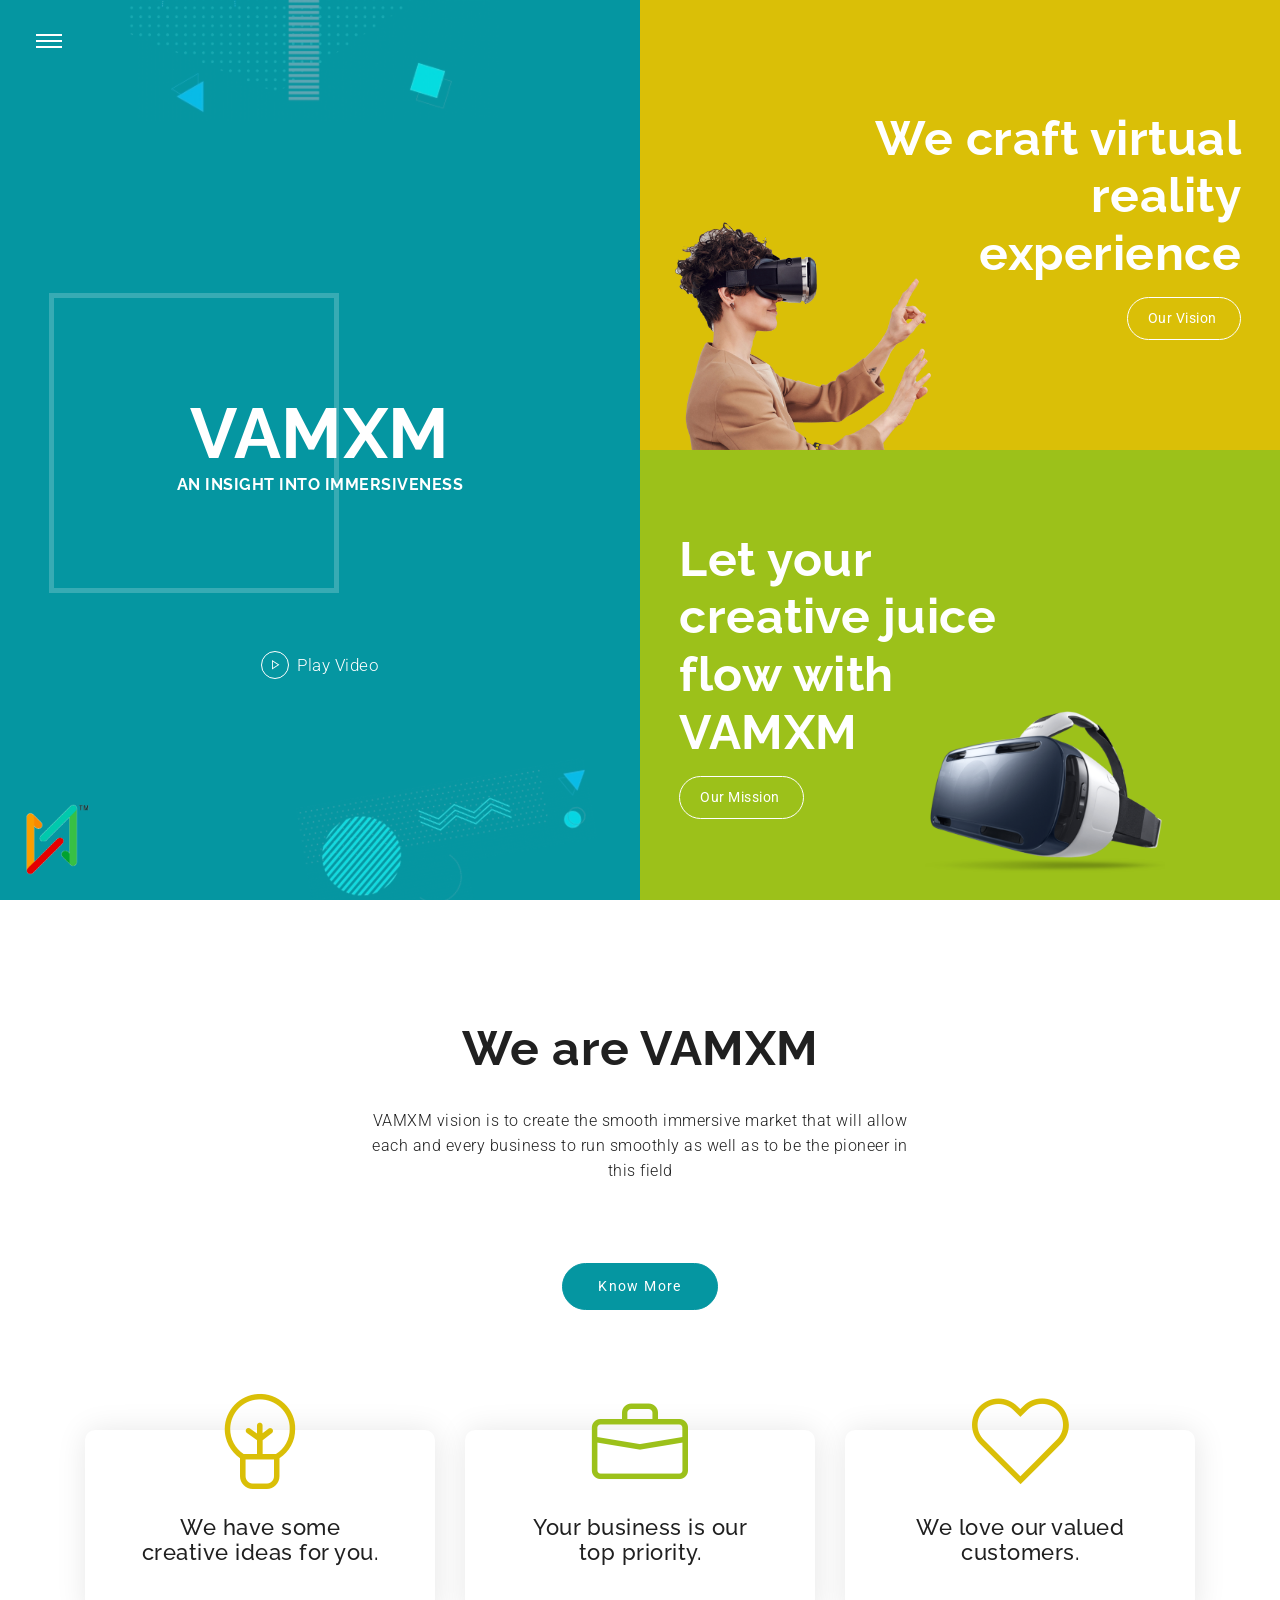
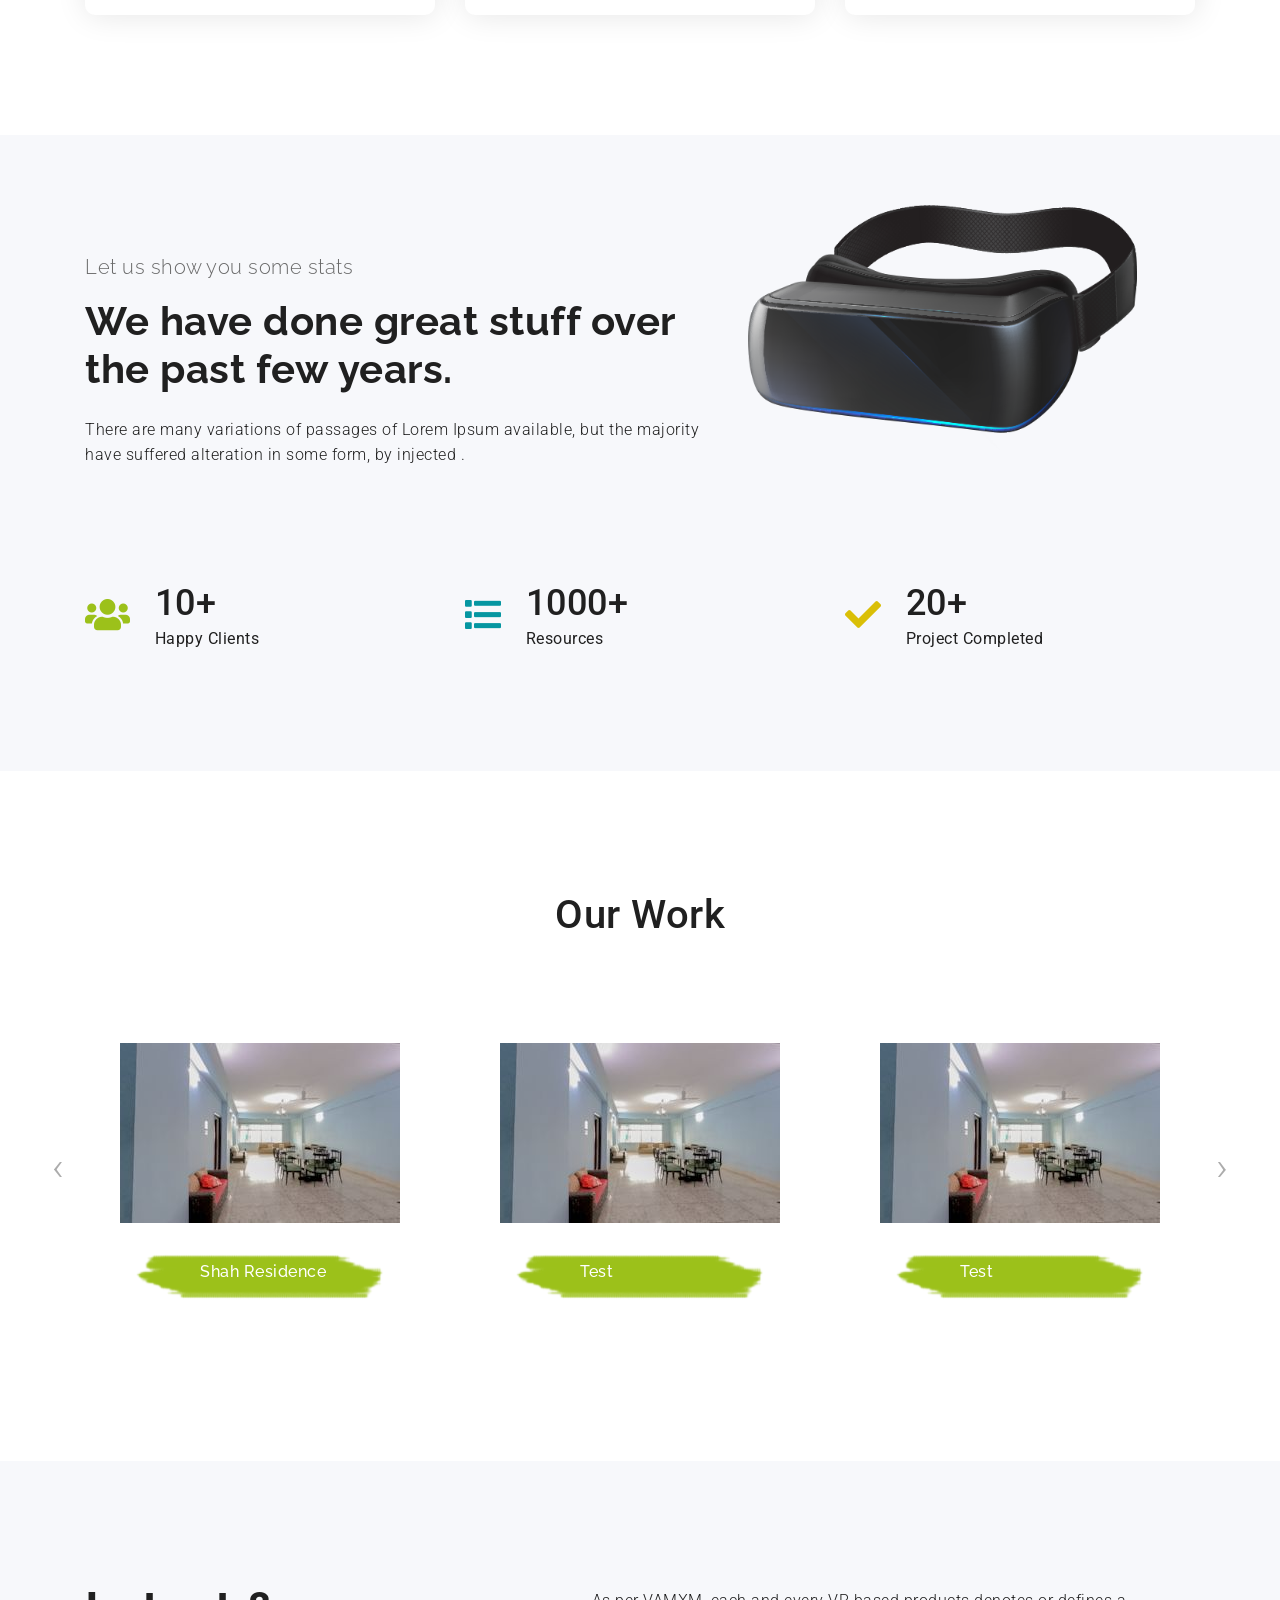
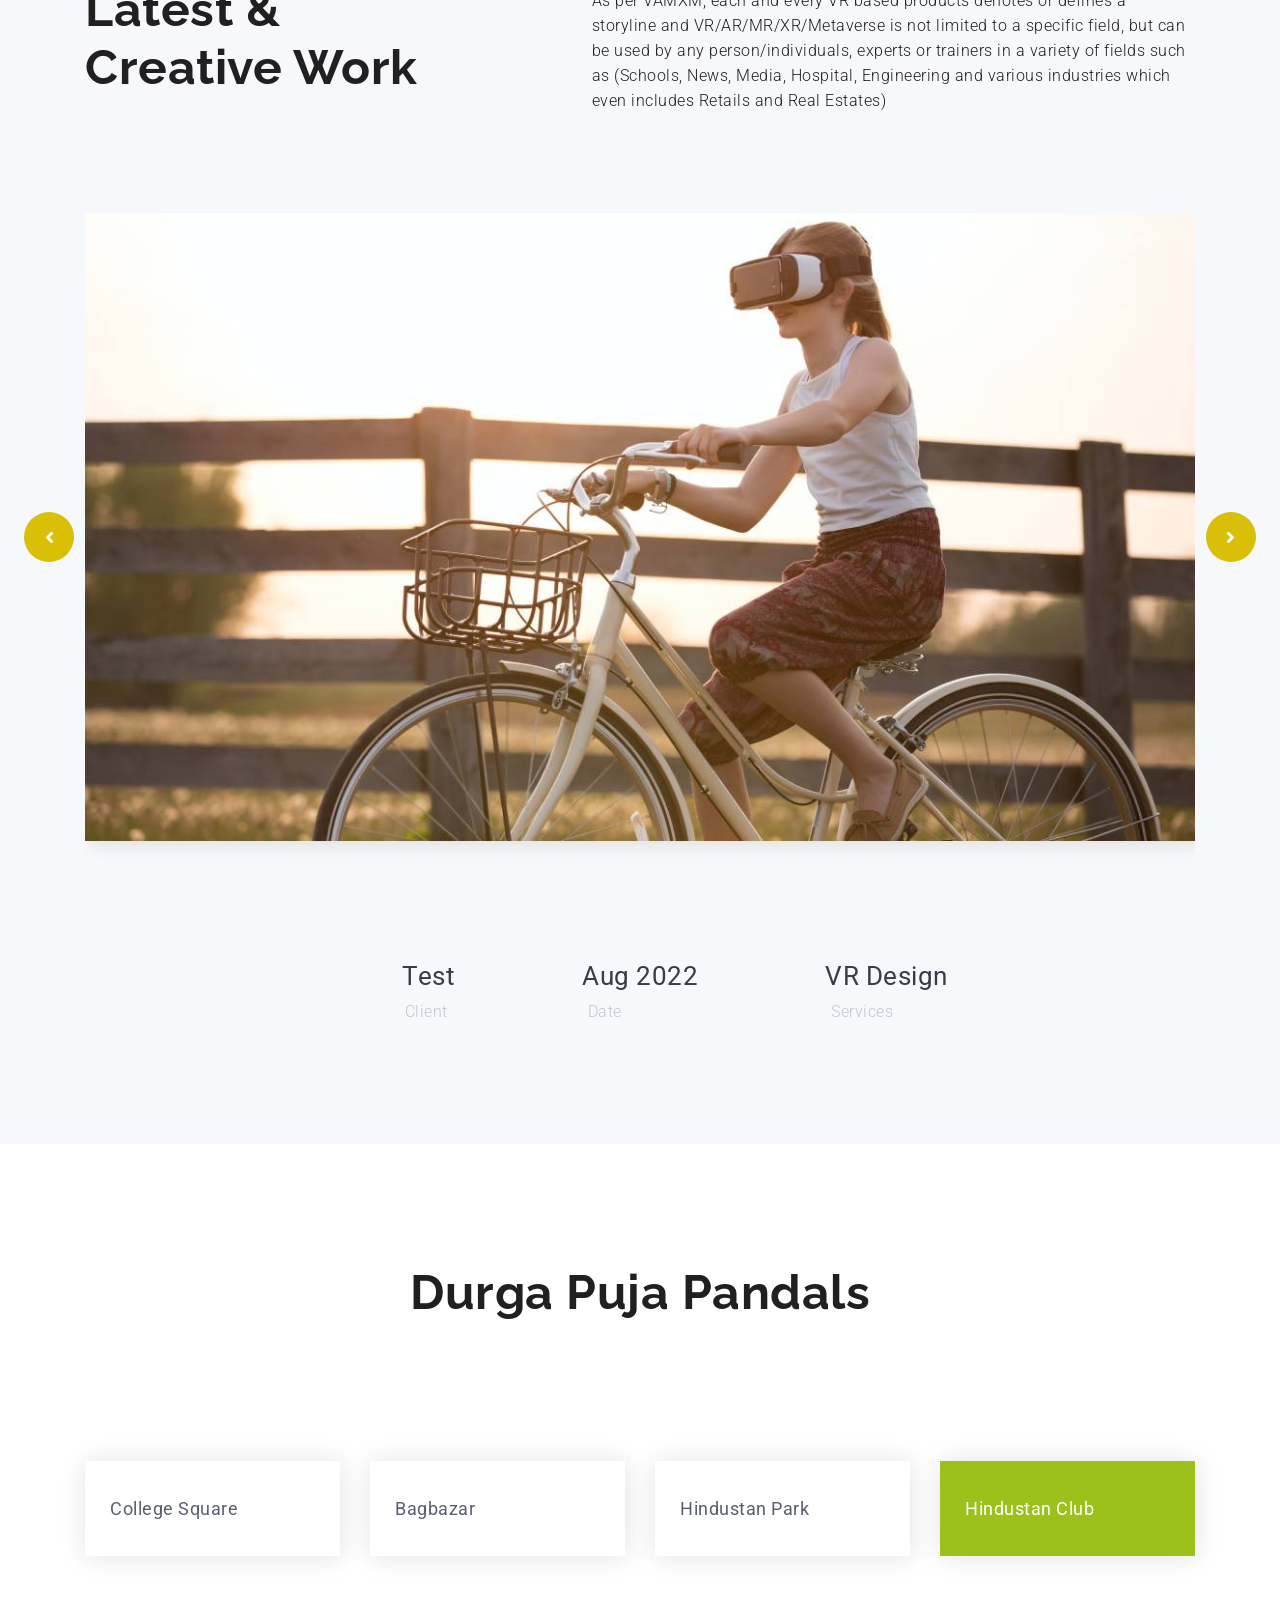
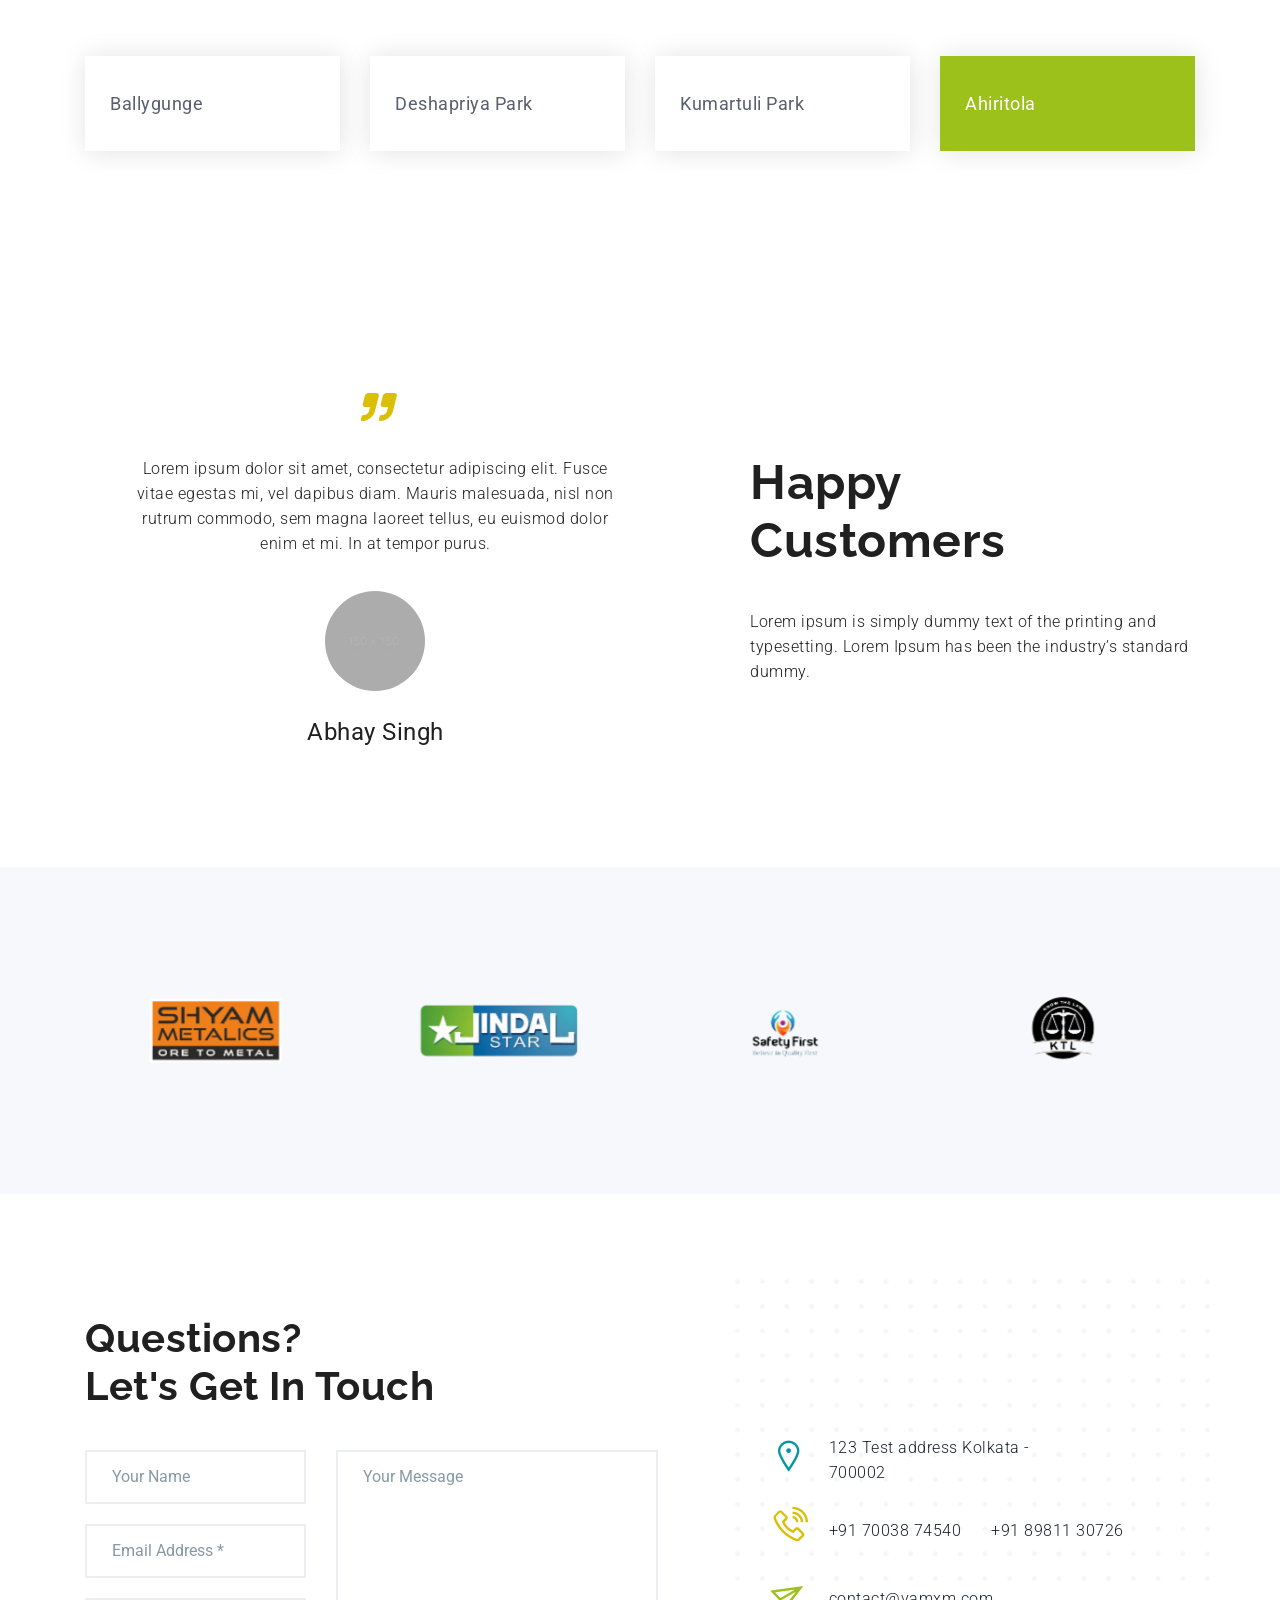
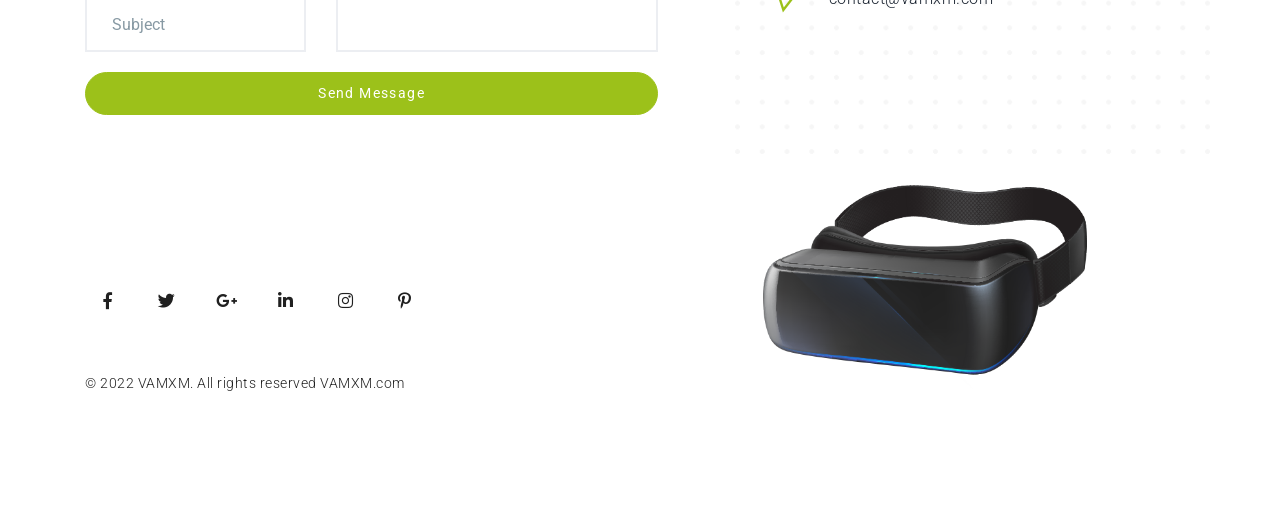
==== index.html @ 0017e1bd "rename index" ====
<!DOCTYPE html>
<html lang="en">
<head>
    <!-- Meta Tags -->
    <meta charset="utf-8">
    <meta content="width=device-width, initial-scale=1, shrink-to-fit=no" name="viewport">
    <!-- Author -->
    <meta name="author" content="VR Industry">
    <!-- description -->
    <meta name="description" content="Design Agency is a highly creative, modern, visually stunning and Bootstrap responsive multipurpose studio and portfolio HTML5 template with 8 ready home page demos.">
    <!-- keywords -->
    <meta name="keywords" content="Design Agency, modern, clean, bootstrap responsive, html5, css3, portfolio, blog, studio, templates, multipurpose, one page, corporate, start-up, studio, branding, designer, freelancer, carousel, parallax, photography, studio, masonry, grid, faq">
    <!-- Page Title -->
    <title>VAMXM</title>
    <!-- Favicon -->
    <link href="" rel="icon">
    <!-- Bundle -->
    <link href="vendor/css/bundle.min.css" rel="stylesheet">
    <!-- Plugin Css -->
    <link href="assets/css/line-awesome.min.css" rel="stylesheet">
    <link href="vendor/css/revolution-settings.min.css" rel="stylesheet">
    <link href="vendor/css/jquery.fancybox.min.css" rel="stylesheet">
    <link href="vendor/css/owl.carousel.min.css" rel="stylesheet">
    <link href="vendor/css/cubeportfolio.min.css" rel="stylesheet">
    <link href="vendor/css/LineIcons.min.css" rel="stylesheet">
    <link href="assets/css/slick.css" rel="stylesheet">
    <link href="assets/css/slick-theme.css" rel="stylesheet">
    <link href="vendor/css/wow.css" rel="stylesheet">
    <!-- Style Sheet -->
    <link href="assets/css/blog.css" rel="stylesheet">
    <link href="assets/css/style.css" rel="stylesheet">
</head>

<body data-spy="scroll" data-target=".navbar" data-offset="90">

<!-- Preloader -->
<div class="preloader">
    <div class="dot-container">
        <div class="dot dot-1"></div>
        <div class="dot dot-2"></div>
        <div class="dot dot-3"></div>
    </div>

    <svg xmlns="http://www.w3.org/2000/svg" version="1.1">
        <defs>
            <filter id="goo">
                <feGaussianBlur in="SourceGraphic" stdDeviation="10" result="blur" />
                <feColorMatrix in="blur" mode="matrix" values="1 0 0 0 0  0 1 0 0 0  0 0 1 0 0  0 0 0 21 -7"/>
            </filter>
        </defs>
    </svg>
</div>
<!-- Preloader End -->

<!--Header Start-->
<header id="home" class="cursor-light">

    <div class="inner-header nav-icon no-shadow">
        <!--toggle btn-->

        <a href="javascript:void(0)" class="sidemenu_btn link" id="sidemenu_toggle">
            <span></span>
            <span></span>
            <span></span>
        </a>

        <a class="navbar-brand link" href="index-assets.html">
            <img src="assets/img/vamxmlogo.png" class="logo" alt="logo">
        </a>
    </div>
    <!--Side Nav-->
    <div class="side-menu hidden side-menu-opacity">
        <div class="bg-overlay"></div>
        <div class="inner-wrapper">
            <span class="btn-close" id="btn_sideNavClose"><i></i><i></i></span>
            <div class="container">
                <div class="row w-100 side-menu-inner-content">
                <div class="col-12 d-flex justify-content-center align-items-center">
                    <a href="index.html" class="navbar-brand"><img src="assets/img/logo.png" alt="logo"></a>
                </div>
                <div class="col-12 col-lg-8">
                    <nav class="side-nav w-100">
                        <ul class="navbar-nav">
                            <li class="nav-item">
                                <a class="nav-link scroll" href="#home">Home</a>
                            </li>
                            <li class="nav-item">
                                <a class="nav-link scroll" href="#feature-sec">About</a>
                            </li>
                            <li class="nav-item">
                                <a class="nav-link scroll" href="#portfolio-sec">Work</a>
                            </li>
                            <li class="nav-item">
                                <a class="nav-link scroll" href="#durga-puja">Durga Puja</a>
                            </li>
                            <li class="nav-item">
                                <a class="nav-link scroll" href="#contact-sec">Contact</a>
                            </li>
                        </ul>
                    </nav>
                </div>
                <div class="col-12 col-lg-4 d-flex align-items-center">
                    <div class="side-footer text-white w-100">
                        <div class="menu-company-details">
                            <span>+91 70038 74540</span>
                            <span>+91 89811 30726</span>
                            <span>contact@vamxm.com</span>
                        </div>
                        <ul class="social-icons-simple">
                            <li><a class="facebook-text-hvr" href="javascript:void(0)"><i class="fab fa-facebook-f"></i> </a> </li>
                            <li><a class="twitter-text-hvr" href="javascript:void(0)"><i class="fab fa-twitter"></i> </a> </li>
                            <li><a class="youtube-text-hvr" href="javascript:void(0)"><i class="fab fa-youtube"></i> </a> </li>
                            <li><a class="instagram-text-hvr" href="javascript:void(0)"><i class="fab fa-instagram"></i> </a> </li>
                        </ul>
                        <p class="text-white">&copy; 2022 VAMXM. All rights reserved</p>
                    </div>
                </div>
            </div>
            </div>
        </div>
    </div>
    <a id="close_side_menu" href="javascript:void(0);"></a>

</header>
<!--Header End-->

<!--Banner start-->
<section class="banner-slider position-relative cursor-light" id="banner-slider">
    <div class="row banner-slider-row no-gutters">
        <div class="col-12 col-lg-6 bg-blue banner-left-area d-flex justify-content-center align-items-center wow slideInLeft" data-wow-delay=".8s">
            <div class="left-banner">
                <div class="container">
                    <div class="detail-text">
                        <div class="inner-content position-relative text-center"  data-depth="0.05">
                            <h4 class="heading">VAMXM<span style="font-size: 16px;">AN INSIGHT INTO IMMERSIVENESS</span></h4>
                            <div class="main-ring"><div class="slider-ring"></div></div>
                        </div>
                    </div>
                    <a href="https://vimeo.com/147165762" data-fancybox="" class="slider-play-btn link"><span><i class="las la-play"></i></span> Play Video</a>
                </div>
            </div>
            <div class="slider-object1"><img src="assets/img/slider-object1.png"></div>
            <div class="slider-object2"><img src="assets/img/slider-object2.png"></div>
        </div>
        <div class="col-12 col-lg-6 banner-right-area wow slideInRight" data-wow-delay=".8s">
            <div class="row no-gutters">
                <div class="col-12 bg-yellow height-50 d-flex align-items-center slider-right-box">
                    <div class="container-fluid">
                        <div class="detail-text text-right ml-auto mr-4">
                            
                            <h4 class="heading">We craft virtual reality experience</h4>
                            <a data-toggle="modal" data-target="#vision" class="btn white-trans-btn rounded-pill white-trans-btn-yellow-hvr">Our Vision
                            <span></span><span></span><span></span><span></span>
                            </a>
                        </div>
                    </div>
                    <div class="img-object wow slideInUp" data-wow-delay="1.8s">
                        <img src="assets/img/slider-object3.png">
                    </div>
                </div>
                <div class="col-12 bg-green height-50 d-flex align-items-center slider-right-box">
                    <div class="container-fluid">
                        <div class="detail-text text-left mr-auto ml-4">
                            
                            <h4 class="heading">Let your creative juice flow with VAMXM</h4>
                            <a data-toggle="modal" data-target="#mission" class="btn white-trans-btn rounded-pill white-trans-btn-green-hvr">Our Mission
                                <span></span><span></span><span></span><span></span>
                            </a>
                        </div>
                    </div>
                    <div class="img-object right wow slideInRight" data-wow-delay="1.8s">
                        <img width="75%" src="assets/img/slider-object4.png">
                    </div>
                </div>
            </div>
        </div>
    </div>
</section>
<!--Banner End-->

<!--Features sec start-->
<section id="feature-sec" class="feature-sec padding-top padding-bottom">
    <div class="container">
        <div class="row">
            <div class="col-lg-6 offset-lg-3 col-md-8 offset-md-2 col-sm-12 text-center">
                <div class="text">
                    <div class="home-text text-black">
                        <h4 class="heading">We are VAMXM</h4>
                        <p class="text">VAMXM vision is to create the smooth immersive market that will allow each and every business to run smoothly as well as to be the pioneer in this field</p>
                    </div>
                </div>
            </div>
        </div>
        <div class="row">
            <div class="col-12 padding-top-half text-center">
                <a data-toggle="modal" data-target="#exampleModal" href="#" class="btn blue-btn btn-hvr btn-hvr-yellow rounded-pill">Know More
                    <span></span><span></span><span></span><span></span>
                </a>
            </div>
        </div>

        <div class="row padding-top features-cards">
            <div class="col-12 col-lg-4">
                <div class="card box text-center">
                    <div class="feature-icon text-center">
                        <i class="lni lni-bulb"></i>
                    </div>
                    <div class="card-body">
                        <p class="card-text sub-heading text-black">We have some creative ideas for you.</p>
                    </div>
                </div>
            </div>

            

            <div class="col-12 col-lg-4">
                <div class="card box text-center">
                    <div class="feature-icon text-center">
                        <i class="lni lni-briefcase color-green"></i>
                    </div>
                    <div class="card-body">
                        <p class="card-text sub-heading text-black">Your business is our top priority.</p>
                    </div>
                </div>

            </div>

            <div class="col-12 col-lg-4">
                <div class="card box text-center">
                    <div class="feature-icon text-center">
                        <i class="lni lni-heart"></i>
                    </div>
                    <div class="card-body">
                        <p class="card-text sub-heading text-black">We love our valued customers.</p>
                    </div>
                </div>

            </div>
        </div>
        
    </div>
</section>
<!--features sec End-->

<!--Stats sec start-->
<section id="stats" class="stats bg-light-gray padding-top padding-bottom">
    <div class="container">
        <div class="row m-0">
            <div class="col-12 col-md-10 offset-md-1 col-lg-7 offset-lg-0 text-left p-0 text-center text-lg-left">
                <div class="stats-text wow slideInLeft">
                    <div class="home-text text-black">
                        <span class="sub-heading">Let us show you some stats</span>
                        <h4 class="heading mt-3 mb-4">We have done great stuff over the past few years.</h4>
                        <p class="text mb-3">There are many variations of passages of Lorem Ipsum available, but the majority have suffered alteration in some form, by injected .</p>
                    </div>
                </div>
            </div>
            <div class="col-12 col-lg-5 d-flex justify-content-end">
                <div class="plant-img">
                        <img src="assets/img/promo-vr.png" class="wow slideInRight" alt="img" data-wow-delay=".5s">
                </div>
            </div>
        </div>

        <div class="row padding-top-half">
            <div class="col-12">
                <div class="row">
                    <div class="col-12 col-md-4 wow fadeInUp">
                        <div class="stats-box d-flex">
                            <div class="stats-icon">
                                <i class="fas fa-users color-green"></i>
                            </div>
                            <div class="stats-box-text ml-4">
                                <h1 class="numbering">10+</h1>
                                <p class="stat-sub-heading">Happy Clients</p>
                            </div>
                        </div>
                    </div>

                    <div class="col-12 col-md-4 mt-4 mt-md-0 wow fadeInUp" data-wow-delay=".2">
                        <div class="stats-box d-flex">
                            <div class="stats-icon">
                                <i class="fas fa-list color-blue"></i>
                            </div>
                            <div class="stats-box-text ml-4">
                                <h1 class="numbering">1000+</h1>
                                <p class="stat-sub-heading">Resources</p>
                            </div>
                        </div>
                    </div>

                    <div class="col-12 col-md-4 mt-4 mt-md-0 wow fadeInUp" data-wow-delay=".4">
                        <div class="stats-box d-flex">
                            <div class="stats-icon">
                                <i class="fas fa-check color-yellow"></i>
                            </div>
                            <div class="stats-box-text ml-4">
                                <h1 class="numbering">20+</h1>
                                <p class="stat-sub-heading">Project Completed</p>
                            </div>
                        </div>
                    </div>
                </div>
            </div>
        </div>
    </div>
</section>
<!--Stats sec End-->

<!--Team sec Start-->
<section id="team" class="team padding-top padding-bottom">
    <div class="container">
        <div class="row">
            <div class="col-12 col-md-10 col-lg-6 offset-lg-3 offset-md-1 text-center">
                <div class="team-text text-black">
                    <h1 class="main-heading mb-4">Our Work</h1>
                    
                </div>
            </div>
        </div>

        <div class="row padding-top-half">
            <div class="col-12">

                <div id="team-carousal" class="owl-carousel owl-theme team-owl mt-100 text-center">
                    
                    <div class="item">
                        <a href="http://vamxm.com/shah_residence/" target="_blank" rel="noopener noreferrer">
                        <div class="team-img">
                            <img src="assets/img/shah.jpg" alt="img">
                        </div>
                        <div class="team-tittle text-left mt-3 mb-3">
                           
                            <div class="name-img">
                                <img src="assets/img/team-bg1.png" alt="img">
                                <img src="assets/img/team-bg-hvr.png" class="black-img" alt="img">
                                <h3 style="font-size: 16px;" class="name mb-0">Shah Residence</h3>
                            </div>
                        </div>
                    </a>
                    </div>
                    <div class="item">
                        <a href="http://vamxm.com/shah_residence/" target="_blank" rel="noopener noreferrer">
                        <div class="team-img">
                            <img src="assets/img/shah.jpg" alt="img">
                        </div>
                        <div class="team-tittle text-left mt-3 mb-3">
                           
                            <div class="name-img">
                                <img src="assets/img/team-bg1.png" alt="img">
                                <img src="assets/img/team-bg-hvr.png" class="black-img" alt="img">
                                <h3 style="font-size: 16px;" class="name mb-0">Test</h3>
                            </div>
                        </div>
                    </a>
                    </div>
                    <div class="item">
                        <a href="http://vamxm.com/shah_residence/" target="_blank" rel="noopener noreferrer">
                        <div class="team-img">
                            <img src="assets/img/shah.jpg" alt="img">
                        </div>
                        <div class="team-tittle text-left mt-3 mb-3">
                           
                            <div class="name-img">
                                <img src="assets/img/team-bg1.png" alt="img">
                                <img src="assets/img/team-bg-hvr.png" class="black-img" alt="img">
                                <h3 style="font-size: 16px;" class="name mb-0">Test</h3>
                            </div>
                        </div>
                    </a>
                    </div>

                    
                    
                </div>
            </div>
        </div>
    </div>
</section>
<!--Team sec End-->

<!--Portfolio section start-->
<section class="portfolio-sec padding-top padding-bottom bg-light-gray" id="portfolio-sec">
    <div class="container">
        <div class="row portfolio-heading-area text-center text-lg-left">
            <div class="col-6 col-md-10 offset-md-1 col-lg-5 offset-lg-0">
                <h4 class="heading wow fadeInLeft">Latest & <span>Creative Work</span></h4>
            </div>
            <div class="col-12 col-md-10 offset-md-1 col-lg-7 offset-lg-0">
                <p class="text wow fadeInRight">
                    As per VAMXM, each and every VR based products denotes or defines a storyline and VR/AR/MR/XR/Metaverse is not limited to a specific field, but can be used by any person/individuals, experts or trainers in a variety of fields such as (Schools, News, Media, Hospital, Engineering and various industries which even includes Retails and Real Estates)
                </p>
            </div>
        </div>
        <div class="row position-relative">
            <div class="col-12">
                <div class="portfolio-carousel owl-carousel owl-item">
                    <div class="item">
                        <div class="portfolio-image">
                            <img src="assets/img/p1.jpg">
                        </div>
                        <div class="row no-gutters portfolio-footer padding-top">
                            <div class="col-4 col-lg-4 d-flex justify-content-center justify-content-lg-end">
                                <div class="portfolio-mini-detail">
                                    <h4 class="portfolio-mini-heading">Test</h4>
                                    <p class="text">Client</p>
                                </div>
                            </div>
                            <div class="col-4 col-lg-4 d-flex justify-content-center">
                                <div class="portfolio-mini-detail">
                                    <h4 class="portfolio-mini-heading">Aug 2022</h4>
                                    <p class="text">Date</p>
                                </div>
                            </div>
                            <div class="col-4 col-lg-4 d-flex justify-content-center justify-content-lg-start">
                                <div class="portfolio-mini-detail">
                                    <h4 class="portfolio-mini-heading">VR Design</h4>
                                    <p class="text">Services</p>
                                </div>
                            </div>
                        </div>
                    </div>
                    <div class="item">
                        <div class="portfolio-image">
                            <img src="assets/img/p2.jpg">
                        </div>
                        <div class="row no-gutters portfolio-footer padding-top">
                            <div class="col-4 col-lg-4 d-flex justify-content-center justify-content-lg-end">
                                <div class="portfolio-mini-detail">
                                    <h4 class="portfolio-mini-heading">Test</h4>
                                    <p class="text">Client</p>
                                </div>
                            </div>
                            <div class="col-4 col-lg-4 d-flex justify-content-center">
                                <div class="portfolio-mini-detail">
                                    <h4 class="portfolio-mini-heading">Aug 2022</h4>
                                    <p class="text">Date</p>
                                </div>
                            </div>
                            <div class="col-4 col-lg-4 d-flex justify-content-center justify-content-lg-start">
                                <div class="portfolio-mini-detail">
                                    <h4 class="portfolio-mini-heading">AR Design</h4>
                                    <p class="text">Services</p>
                                </div>
                            </div>
                        </div>
                    </div>
                    <div class="item">
                        <div class="portfolio-image">
                            <img src="assets/img/p3.jpg">
                        </div>
                        <div class="row no-gutters portfolio-footer padding-top">
                            <div class="col-4 col-lg-4 d-flex justify-content-center justify-content-lg-end">
                                <div class="portfolio-mini-detail">
                                    <h4 class="portfolio-mini-heading">Test</h4>
                                    <p class="text">Client</p>
                                </div>
                            </div>
                            <div class="col-4 col-lg-4 d-flex justify-content-center">
                                <div class="portfolio-mini-detail">
                                    <h4 class="portfolio-mini-heading">June 2022</h4>
                                    <p class="text">Date</p>
                                </div>
                            </div>
                            <div class="col-4 col-lg-4 d-flex justify-content-center justify-content-lg-start">
                                <div class="portfolio-mini-detail">
                                    <h4 class="portfolio-mini-heading">MR Design</h4>
                                    <p class="text">Services</p>
                                </div>
                            </div>
                        </div>
                    </div>
                </div>
            </div>
            <a class="portfolio-links" id="portfolio-arr-left"><i class="fas fa-angle-left"></i> </a>
            <a class="portfolio-links" id="portfolio-arr-right"><i class="fas fa-angle-right"></i> </a>
        </div>
    </div>
</section>
<!--Portfolio section end-->

<!--Pricing section start-->
<section class="pricing-sec padding-top padding-bottom" id="durga-puja">
    <div class="container">
        <div class="row">
            <div class="col-12 col-md-10 offset-md-1 pricing-heading-area text-center">
                <h4 class="heading">Durga Puja Pandals</h4>
                <p class="text">
                    
                </p>
            </div>
        </div>
        <div class="row pricing-cards">
            <div class="col-12 col-md-6 col-lg-3 pricing-card">
                <div class="pricing-box wow fadeInUp">
                    <div class="pricing-box-header position-relative">
                        <div class="pricing-header-overlay"></div>
                        <div class="header-content">
                            
                            <p class="sub-text">College Square</p>
                        </div>
                    </div>
                    
                </div>
            </div>
            <div class="col-12 col-md-6 col-lg-3 pricing-card">
                <div class="pricing-box wow fadeInUp" data-wow-delay=".3s">
                    <div class="pricing-box-header position-relative">
                        <div class="pricing-header-overlay"></div>
                        <div class="header-content">
                           
                            <p class="sub-text">Bagbazar</p>
                        </div>
                    </div>
                    
                </div>
            </div>
            <div class="col-12 col-md-6 col-lg-3 pricing-card">
                <div class="pricing-box wow fadeInUp" data-wow-delay=".5s">
                    <div class="pricing-box-header position-relative">
                        <div class="pricing-header-overlay"></div>
                        <div class="header-content">
                           
                            <p class="sub-text">Hindustan Park</p>
                        </div>
                    </div>
                    
                </div>
            </div>
            <div class="col-12 col-md-6 col-lg-3 pricing-card active">
                <div class="pricing-box wow fadeInUp" data-wow-delay=".7s">
                    <div class="pricing-box-header position-relative">
                        <div class="pricing-header-overlay"></div>
                        <div class="header-content">
                           
                            <p class="sub-text">Hindustan Club</p>
                        </div>
                    </div>
                    
                </div>
            </div>
        </div>
        <div class="row pricing-cards">
            <div class="col-12 col-md-6 col-lg-3 pricing-card">
                <div class="pricing-box wow fadeInUp">
                    <div class="pricing-box-header position-relative">
                        <div class="pricing-header-overlay"></div>
                        <div class="header-content">
                            
                            <p class="sub-text">Ballygunge</p>
                        </div>
                    </div>
                    
                </div>
            </div>
            <div class="col-12 col-md-6 col-lg-3 pricing-card">
                <div class="pricing-box wow fadeInUp" data-wow-delay=".3s">
                    <div class="pricing-box-header position-relative">
                        <div class="pricing-header-overlay"></div>
                        <div class="header-content">
                           
                            <p class="sub-text">Deshapriya Park</p>
                        </div>
                    </div>
                    
                </div>
            </div>
            <div class="col-12 col-md-6 col-lg-3 pricing-card">
                <div class="pricing-box wow fadeInUp" data-wow-delay=".5s">
                    <div class="pricing-box-header position-relative">
                        <div class="pricing-header-overlay"></div>
                        <div class="header-content">
                           
                            <p class="sub-text">Kumartuli Park</p>
                        </div>
                    </div>
                    
                </div>
            </div>
            <div class="col-12 col-md-6 col-lg-3 pricing-card active">
                <div class="pricing-box wow fadeInUp" data-wow-delay=".7s">
                    <div class="pricing-box-header position-relative">
                        <div class="pricing-header-overlay"></div>
                        <div class="header-content">
                           
                            <p class="sub-text">Ahiritola</p>
                        </div>
                    </div>
                    
                </div>
            </div>
        </div>
    </div>
</section>

<!--Pricing section end-->


<!--testimonial section start-->
<div class="testimonial-sec padding-top padding-bottom position-relative" id="testimonial-sec">
    <div class="container">
        <div class="testimonial-area">
            <div class="row">
                <div class="col-12 col-md-8 offset-md-2 col-lg-6 offset-lg-0 order-2 order-lg-1">
                    <div class="testimonial-carousel wow fadeInRight">
                        <div class="testimonial-box owl-carousel owl-theme">
                            <div class="item text-center">
                                <div class="icon-holder">
                                    <i class="fas fa-quote-right"></i>
                                </div>
                                <p class="text">
                                    Lorem ipsum dolor sit amet, consectetur adipiscing elit. Fusce vitae egestas mi, vel dapibus diam. Mauris malesuada, nisl non rutrum commodo, sem magna laoreet tellus, eu euismod dolor enim et mi. In at tempor purus.
                                </p>
                                <div class="img-holder">
                                    <img src="assets/img/test1.jpg">
                                </div>
                                <h4 class="user-name">Abhay Singh</h4>
                            </div>
                            <div class="item text-center">
                                <div class="icon-holder">
                                    <i class="fas fa-quote-right"></i>
                                </div>
                                <p class="text">
                                    Lorem ipsum dolor sit amet, consectetur adipiscing elit. Fusce vitae egestas mi, vel dapibus diam. Mauris malesuada, nisl non rutrum commodo, sem magna laoreet tellus, eu euismod dolor enim et mi. In at tempor purus.
                                </p>
                                <div class="img-holder">
                                    <img src="assets/img/test2.jpg">
                                </div>
                                <h4 class="user-name">Manish Mandal</h4>
                            </div>
                        </div>
                    </div>
                </div>
                <div class="col-12 col-md-10 offset-md-1 col-lg-5 offset-lg-0 order-1 order-lg-2 offset-lg-1 d-flex justify-content-center align-items-center text-center text-lg-left">
                        <div class="testimonial-details wow fadeInLeft">
                            <h4 class="heading">Happy <span>Customers</span></h4>
                            <p class="text">
                                Lorem ipsum is simply dummy text of the printing and typesetting. Lorem Ipsum has been the industry’s standard dummy.
                            </p>
                        </div>
                    </div>
            </div>
        </div>
    </div>
</div>
<!--testimonial section end-->

<!--sponsers section start-->
<div class="sponser-sec padding-top padding-bottom bg-light-gray" id="sponser-sec">
    <div class="container">
        <div class="row">
            <div class="col-12">
                <div class="sponser-tags owl-carousel owl-theme">
                    <div class="item">
                        <img src="assets/img/brand1.png">
                    </div>
                    <div class="item">
                        <img src="assets/img/brand2.png">
                    </div>
                    <div class="item">
                        <img src="assets/img/brand3.png">
                    </div>
                    <div class="item">
                        <img src="assets/img/brand4.png">
                    </div>
                    <div class="item">
                        <img src="assets/img/brand5.png">
                    </div>
                    <div class="item">
                        <img src="assets/img/brand6.png">
                    </div>
                </div>
            </div>
        </div>
    </div>
</div>
<!--sponsers section end-->

<!--Contact section start-->
<section class="contact-sec padding-top padding-bottom" id="contact-sec">
    <div class="container">
        <div class="row">
            <div class="col-12 col-lg-7 wow fadeInLeft">
                <h4 class="heading text-center text-lg-left">Questions? <span>Let's Get In Touch</span></h4>
                <form class="row contact-form" id="contact-form-data">
                    <div class="col-sm-12" id="result"></div>
                    <div class="col-12 col-md-5">
                        <input type="text" name="userName" placeholder="Your Name" class="form-control">
                        <input type="email" name="userEmail" placeholder="Email Address *" class="form-control">
                        <input type="text" name="userSubject" placeholder="Subject" class="form-control">
                    </div>
                    <div class="col-12 col-md-7">
                        <textarea class="form-control" name="userMessage" rows="6">Your Message</textarea>
                    </div>
                    <div class="col-12">
                        <a href="javascript:void(0);" class="btn green-btn btn-hvr btn-hvr-blue rounded-pill w-100 contact_btn"><i class="fa fa-spinner fa-spin mr-2 d-none" aria-hidden="true"></i>Send Message
                            <span></span><span></span><span></span><span></span><span></span>
                        </a>
                    </div>
                </form>
            </div>
            <div class="col-12 col-lg-5 text-center text-lg-left position-relative d-flex align-items-center">
                <div class="contact-details wow fadeInRight">
                    <ul>
                        <li><i class="las la-map-marker addr color-blue"></i>123 Test address Kolkata - 700002 </li>
                        <li><i class="las la-phone-volume phone color-yellow"></i>
                        <span>+91 70038 74540</span>
                        <span>+91 89811 30726</span>
                        </li>
                        <li><i class="las la-paper-plane email color-green"></i>contact@vamxm.com</li>
                    </ul>
                </div>
                <img src="assets/img/contact-background.png" class="contact-background" alt="contact">
            </div>
        </div>
    </div>
</section>
<!--Contact section end-->

<!-- Modal -->
<div class="modal fade" id="exampleModal" tabindex="-1" role="dialog" aria-labelledby="exampleModalLabel" aria-hidden="true">
    <div class="modal-dialog" role="document">
      <div class="modal-content">
        <div class="modal-header">
          <h5 class="modal-title" id="exampleModalLabel">About</h5>
          <button type="button" class="close" data-dismiss="modal" aria-label="Close">
            <span aria-hidden="true">&times;</span>
          </button>
        </div>
        <div class="modal-body">
            <p>VAMXM is a Start-Up that focuses on an Emerging Technologies (VR,AR,MR,XR and Metaverse) based organisation. VAMXM is committed to transforming, developing, building and achieving VR based immersive products and services, etc, that can be delivered and served globally and which provides exponential level of productivity and a better immersive experience.</p>
            <p>As per VAMXM, each and every VR based products denotes or defines a storyline and VR/AR/MR/XR/Metaverse is not limited to a specific field, but can be used by any person/individuals, experts or trainers in a variety of fields such as (Schools, News, Media, Hospital, Engineering and various industries which even includes Retails and Real Estates).</p>
            <p>As VR/AR is the new era technology with a multifaceted improve and to maximise. VAMXM aims to enhance and maximize the value that would be delivered to its clients as well as to guide them to the best immersive options.</p>
            <p>VAMXM vision is to create the smooth immersive market that will allow each and every business to run smoothly as well as to be the pioneer in this field.</p>
            <p>We at VAMXM, will be dealing with the VR products which includes VR Walkthrough, VR Tourism, VR Training (for the creation of future entrepreneurs), VR Advertisements ( which will be the most cost effective and futuristic way of digital advertisement), and many other products.</p>
            <p>VAMXM has been founded with the goal and passion to ushering the era of immersive technologies. VAMXM USP will be the high quality of services and support that we will provide, which will be among the best in the industry.</p>
            <p>VAMXM commitment to the world is the delivery of high-quality products, one of the best level of services and, and one of the best training programmes, along with immersing you in an Immersive experience.  </p>
        </div>
        
      </div>
    </div>
  </div>

  <div class="modal fade" id="vision" tabindex="-1" role="dialog" aria-labelledby="exampleModalLabel" aria-hidden="true">
    <div class="modal-dialog" role="document">
      <div class="modal-content">
        <div class="modal-header">
          <h5 class="modal-title" id="exampleModalLabel">Vision</h5>
          <button type="button" class="close" data-dismiss="modal" aria-label="Close">
            <span aria-hidden="true">&times;</span>
          </button>
        </div>
        <div class="modal-body">
            <p>VAMXM aims to enhance and maximize the value that would be delivered to its clients as well as to guide them to the best immersive options. As VR/AR is the new era technology with a multifaceted, improve and to maximize the growth of a business. As it will help the business to showcase their products to the clients in NO TIME & in a cost effective manner  & even to deliver the best quality of product & service to it’s clients.</p>
        </div>
        
      </div>
    </div>
  </div>

  <div class="modal fade" id="mission" tabindex="-1" role="dialog" aria-labelledby="exampleModalLabel" aria-hidden="true">
    <div class="modal-dialog" role="document">
      <div class="modal-content">
        <div class="modal-header">
          <h5 class="modal-title" id="exampleModalLabel">Mission</h5>
          <button type="button" class="close" data-dismiss="modal" aria-label="Close">
            <span aria-hidden="true">&times;</span>
          </button>
        </div>
        <div class="modal-body">
           <p>VAMXM vision is to create the smooth immersive market that will allow each and every business to run smoothly as well as to be the pioneer in this field. As VR/AR is the new technology, so our vision is also to make the people ready for the market & to also partner with all other companies working on different technologies to bring the entire solution on a single platform.</p>
        </div>
        
      </div>
    </div>
  </div>

<!--Footer Start-->
<footer class="footer-style-1">

    <div class="container">
        <div class="row align-items-center">
            <!--Social-->
            <div class="col-12 col-lg-6 text-center text-lg-left order-2 order-lg-1">
                <div class="footer-social text-center text-lg-left ">
                    <ul class="list-unstyled">
                        <li><a class="wow fadeInUp" href="javascript:void(0);"><i aria-hidden="true" class="fab fa-facebook-f"></i></a></li>
                        <li><a class="wow fadeInDown" href="javascript:void(0);"><i aria-hidden="true" class="fab fa-twitter"></i></a></li>
                        <li><a class="wow fadeInUp" href="javascript:void(0);"><i aria-hidden="true" class="fab fa-google-plus-g"></i></a></li>
                        <li><a class="wow fadeInDown" href="javascript:void(0);"><i aria-hidden="true" class="fab fa-linkedin-in"></i></a></li>
                        <li><a class="wow fadeInUp" href="javascript:void(0);"><i aria-hidden="true" class="fab fa-instagram"></i></a></li>
                        <li><a class="wow fadeInDown" href="javascript:void(0);"><i aria-hidden="true" class="fab fa-pinterest-p"></i></a></li>
                    </ul>
                </div>
                <p class="company-about fadeIn mt-3 mt-lg-5">© 2022 VAMXM. All rights reserved <a href="javascript:void(0);">VAMXM.com</a>
                </p>
            </div>
            <!--Text-->
            <div class="col-12 col-lg-6 text-center order-1 order-lg-2">
                <div class="contact-pot">
                    <img src="assets/img/promo-vr.png" class="wow slideInRight"  data-wow-delay=".5" alt="contact-pot">
                </div>
            </div>
        </div>
    </div>
</footer>
<!--Footer End-->

<!--Animated Cursor-->
<div class="aimated-cursor">
    <div class="cursor">
        <div class="cursor-loader"></div>
    </div>
</div>
<!--Animated Cursor End-->

<!--Scroll Top Start-->
<span class="scroll-top-arrow"><i class="fas fa-angle-up"></i></span>
<!--Scroll Top End-->

<!-- JavaScript -->
<script src="vendor/js/bundle.min.js"></script>
<!-- Plugin Js -->
<script src="vendor/js/jquery.appear.js"></script>
<script src="vendor/js/jquery.fancybox.min.js"></script>
<script src="vendor/js/owl.carousel.min.js"></script>
<script src="vendor/js/parallaxie.min.js"></script>
<script src="vendor/js/wow.min.js"></script>
<script src="vendor/js/jquery.cubeportfolio.min.js"></script>

<!--Tilt Js-->
<script src="vendor/js/TweenMax.min.js"></script>
<!-- custom script-->
<script src="assets/js/circle-progress.min.js"></script>
<script src="vendor/js/contact_us.js"></script>
<script src="assets/js/script.js"></script>

</body>
</html>
---- assets/css/line-awesome.min.css ----
.la,.lab,.lad,.lal,.lar,.las{-moz-osx-font-smoothing:grayscale;-webkit-font-smoothing:antialiased;display:inline-block;font-style:normal;font-variant:normal;text-rendering:auto;line-height:1}.la-lg{font-size:1.33333em;line-height:.75em;vertical-align:-.0667em}.la-xs{font-size:.75em}.la-sm{font-size:.875em}.la-1x{font-size:1em}.la-2x{font-size:2em}.la-3x{font-size:3em}.la-4x{font-size:4em}.la-5x{font-size:5em}.la-6x{font-size:6em}.la-7x{font-size:7em}.la-8x{font-size:8em}.la-9x{font-size:9em}.la-10x{font-size:10em}.la-fw{text-align:center;width:1.25em}.la-ul{list-style-type:none;margin-left:2.5em;padding-left:0}.la-ul>li{position:relative}.la-li{left:-2em;position:absolute;text-align:center;width:2em;line-height:inherit}.la-border{border:solid .08em #eee;border-radius:.1em;padding:.2em .25em .15em}.la-pull-left{float:left}.la-pull-right{float:right}.la.la-pull-left,.lab.la-pull-left,.lal.la-pull-left,.lar.la-pull-left,.las.la-pull-left{margin-right:.3em}.la.la-pull-right,.lab.la-pull-right,.lal.la-pull-right,.lar.la-pull-right,.las.la-pull-right{margin-left:.3em}.la-spin{-webkit-animation:la-spin 2s infinite linear;animation:la-spin 2s infinite linear}.la-pulse{-webkit-animation:la-spin 1s infinite steps(8);animation:la-spin 1s infinite steps(8)}@-webkit-keyframes la-spin{0%{-webkit-transform:rotate(0);transform:rotate(0)}100%{-webkit-transform:rotate(360deg);transform:rotate(360deg)}}@keyframes la-spin{0%{-webkit-transform:rotate(0);transform:rotate(0)}100%{-webkit-transform:rotate(360deg);transform:rotate(360deg)}}.la-rotate-90{-webkit-transform:rotate(90deg);transform:rotate(90deg)}.la-rotate-180{-webkit-transform:rotate(180deg);transform:rotate(180deg)}.la-rotate-270{-webkit-transform:rotate(270deg);transform:rotate(270deg)}.la-flip-horizontal{-webkit-transform:scale(-1,1);transform:scale(-1,1)}.la-flip-vertical{-webkit-transform:scale(1,-1);transform:scale(1,-1)}.la-flip-both,.la-flip-horizontal.la-flip-vertical{-webkit-transform:scale(-1,-1);transform:scale(-1,-1)}:root .la-flip-both,:root .la-flip-horizontal,:root .la-flip-vertical,:root .la-rotate-180,:root .la-rotate-270,:root .la-rotate-90{-webkit-filter:none;filter:none}.la-stack{display:inline-block;height:2em;line-height:2em;position:relative;vertical-align:middle;width:2.5em}.la-stack-1x,.la-stack-2x{left:0;position:absolute;text-align:center;width:100%}.la-stack-1x{line-height:inherit}.la-stack-2x{font-size:2em}.la-inverse{color:#fff}.la-500px:before{content:"\f26e"}.la-accessible-icon:before{content:"\f368"}.la-accusoft:before{content:"\f369"}.la-acquisitions-incorporated:before{content:"\f6af"}.la-ad:before{content:"\f641"}.la-address-book:before{content:"\f2b9"}.la-address-card:before{content:"\f2bb"}.la-adjust:before{content:"\f042"}.la-adn:before{content:"\f170"}.la-adobe:before{content:"\f778"}.la-adversal:before{content:"\f36a"}.la-affiliatetheme:before{content:"\f36b"}.la-air-freshener:before{content:"\f5d0"}.la-airbnb:before{content:"\f834"}.la-algolia:before{content:"\f36c"}.la-align-center:before{content:"\f037"}.la-align-justify:before{content:"\f039"}.la-align-left:before{content:"\f036"}.la-align-right:before{content:"\f038"}.la-alipay:before{content:"\f642"}.la-allergies:before{content:"\f461"}.la-amazon:before{content:"\f270"}.la-amazon-pay:before{content:"\f42c"}.la-ambulance:before{content:"\f0f9"}.la-american-sign-language-interpreting:before{content:"\f2a3"}.la-amilia:before{content:"\f36d"}.la-anchor:before{content:"\f13d"}.la-android:before{content:"\f17b"}.la-angellist:before{content:"\f209"}.la-angle-double-down:before{content:"\f103"}.la-angle-double-left:before{content:"\f100"}.la-angle-double-right:before{content:"\f101"}.la-angle-double-up:before{content:"\f102"}.la-angle-down:before{content:"\f107"}.la-angle-left:before{content:"\f104"}.la-angle-right:before{content:"\f105"}.la-angle-up:before{content:"\f106"}.la-angry:before{content:"\f556"}.la-angrycreative:before{content:"\f36e"}.la-angular:before{content:"\f420"}.la-ankh:before{content:"\f644"}.la-app-store:before{content:"\f36f"}.la-app-store-ios:before{content:"\f370"}.la-apper:before{content:"\f371"}.la-apple:before{content:"\f179"}.la-apple-alt:before{content:"\f5d1"}.la-apple-pay:before{content:"\f415"}.la-archive:before{content:"\f187"}.la-archway:before{content:"\f557"}.la-arrow-alt-circle-down:before{content:"\f358"}.la-arrow-alt-circle-left:before{content:"\f359"}.la-arrow-alt-circle-right:before{content:"\f35a"}.la-arrow-alt-circle-up:before{content:"\f35b"}.la-arrow-circle-down:before{content:"\f0ab"}.la-arrow-circle-left:before{content:"\f0a8"}.la-arrow-circle-right:before{content:"\f0a9"}.la-arrow-circle-up:before{content:"\f0aa"}.la-arrow-down:before{content:"\f063"}.la-arrow-left:before{content:"\f060"}.la-arrow-right:before{content:"\f061"}.la-arrow-up:before{content:"\f062"}.la-arrows-alt:before{content:"\f0b2"}.la-arrows-alt-h:before{content:"\f337"}.la-arrows-alt-v:before{content:"\f338"}.la-artstation:before{content:"\f77a"}.la-assistive-listening-systems:before{content:"\f2a2"}.la-asterisk:before{content:"\f069"}.la-asymmetrik:before{content:"\f372"}.la-at:before{content:"\f1fa"}.la-atlas:before{content:"\f558"}.la-atlassian:before{content:"\f77b"}.la-atom:before{content:"\f5d2"}.la-audible:before{content:"\f373"}.la-audio-description:before{content:"\f29e"}.la-autoprefixer:before{content:"\f41c"}.la-avianex:before{content:"\f374"}.la-aviato:before{content:"\f421"}.la-award:before{content:"\f559"}.la-aws:before{content:"\f375"}.la-baby:before{content:"\f77c"}.la-baby-carriage:before{content:"\f77d"}.la-backspace:before{content:"\f55a"}.la-backward:before{content:"\f04a"}.la-bacon:before{content:"\f7e5"}.la-balance-scale:before{content:"\f24e"}.la-balance-scale-left:before{content:"\f515"}.la-balance-scale-right:before{content:"\f516"}.la-ban:before{content:"\f05e"}.la-band-aid:before{content:"\f462"}.la-bandcamp:before{content:"\f2d5"}.la-barcode:before{content:"\f02a"}.la-bars:before{content:"\f0c9"}.la-baseball-ball:before{content:"\f433"}.la-basketball-ball:before{content:"\f434"}.la-bath:before{content:"\f2cd"}.la-battery-empty:before{content:"\f244"}.la-battery-full:before{content:"\f240"}.la-battery-half:before{content:"\f242"}.la-battery-quarter:before{content:"\f243"}.la-battery-three-quarters:before{content:"\f241"}.la-battle-net:before{content:"\f835"}.la-bed:before{content:"\f236"}.la-beer:before{content:"\f0fc"}.la-behance:before{content:"\f1b4"}.la-behance-square:before{content:"\f1b5"}.la-bell:before{content:"\f0f3"}.la-bell-slash:before{content:"\f1f6"}.la-bezier-curve:before{content:"\f55b"}.la-bible:before{content:"\f647"}.la-bicycle:before{content:"\f206"}.la-biking:before{content:"\f84a"}.la-bimobject:before{content:"\f378"}.la-binoculars:before{content:"\f1e5"}.la-biohazard:before{content:"\f780"}.la-birthday-cake:before{content:"\f1fd"}.la-bitbucket:before{content:"\f171"}.la-bitcoin:before{content:"\f379"}.la-bity:before{content:"\f37a"}.la-black-tie:before{content:"\f27e"}.la-blackberry:before{content:"\f37b"}.la-blender:before{content:"\f517"}.la-blender-phone:before{content:"\f6b6"}.la-blind:before{content:"\f29d"}.la-blog:before{content:"\f781"}.la-blogger:before{content:"\f37c"}.la-blogger-b:before{content:"\f37d"}.la-bluetooth:before{content:"\f293"}.la-bluetooth-b:before{content:"\f294"}.la-bold:before{content:"\f032"}.la-bolt:before{content:"\f0e7"}.la-bomb:before{content:"\f1e2"}.la-bone:before{content:"\f5d7"}.la-bong:before{content:"\f55c"}.la-book:before{content:"\f02d"}.la-book-dead:before{content:"\f6b7"}.la-book-medical:before{content:"\f7e6"}.la-book-open:before{content:"\f518"}.la-book-reader:before{content:"\f5da"}.la-bookmark:before{content:"\f02e"}.la-bootstrap:before{content:"\f836"}.la-border-all:before{content:"\f84c"}.la-border-none:before{content:"\f850"}.la-border-style:before{content:"\f853"}.la-bowling-ball:before{content:"\f436"}.la-box:before{content:"\f466"}.la-box-open:before{content:"\f49e"}.la-boxes:before{content:"\f468"}.la-braille:before{content:"\f2a1"}.la-brain:before{content:"\f5dc"}.la-bread-slice:before{content:"\f7ec"}.la-briefcase:before{content:"\f0b1"}.la-briefcase-medical:before{content:"\f469"}.la-broadcast-tower:before{content:"\f519"}.la-broom:before{content:"\f51a"}.la-brush:before{content:"\f55d"}.la-btc:before{content:"\f15a"}.la-buffer:before{content:"\f837"}.la-bug:before{content:"\f188"}.la-building:before{content:"\f1ad"}.la-bullhorn:before{content:"\f0a1"}.la-bullseye:before{content:"\f140"}.la-burn:before{content:"\f46a"}.la-buromobelexperte:before{content:"\f37f"}.la-bus:before{content:"\f207"}.la-bus-alt:before{content:"\f55e"}.la-business-time:before{content:"\f64a"}.la-buy-n-large:before{content:"\f8a6"}.la-buysellads:before{content:"\f20d"}.la-calculator:before{content:"\f1ec"}.la-calendar:before{content:"\f133"}.la-calendar-alt:before{content:"\f073"}.la-calendar-check:before{content:"\f274"}.la-calendar-day:before{content:"\f783"}.la-calendar-minus:before{content:"\f272"}.la-calendar-plus:before{content:"\f271"}.la-calendar-times:before{content:"\f273"}.la-calendar-week:before{content:"\f784"}.la-camera:before{content:"\f030"}.la-camera-retro:before{content:"\f083"}.la-campground:before{content:"\f6bb"}.la-canadian-maple-leaf:before{content:"\f785"}.la-candy-cane:before{content:"\f786"}.la-cannabis:before{content:"\f55f"}.la-capsules:before{content:"\f46b"}.la-car:before{content:"\f1b9"}.la-car-alt:before{content:"\f5de"}.la-car-battery:before{content:"\f5df"}.la-car-crash:before{content:"\f5e1"}.la-car-side:before{content:"\f5e4"}.la-caret-down:before{content:"\f0d7"}.la-caret-left:before{content:"\f0d9"}.la-caret-right:before{content:"\f0da"}.la-caret-square-down:before{content:"\f150"}.la-caret-square-left:before{content:"\f191"}.la-caret-square-right:before{content:"\f152"}.la-caret-square-up:before{content:"\f151"}.la-caret-up:before{content:"\f0d8"}.la-carrot:before{content:"\f787"}.la-cart-arrow-down:before{content:"\f218"}.la-cart-plus:before{content:"\f217"}.la-cash-register:before{content:"\f788"}.la-cat:before{content:"\f6be"}.la-cc-amazon-pay:before{content:"\f42d"}.la-cc-amex:before{content:"\f1f3"}.la-cc-apple-pay:before{content:"\f416"}.la-cc-diners-club:before{content:"\f24c"}.la-cc-discover:before{content:"\f1f2"}.la-cc-jcb:before{content:"\f24b"}.la-cc-mastercard:before{content:"\f1f1"}.la-cc-paypal:before{content:"\f1f4"}.la-cc-stripe:before{content:"\f1f5"}.la-cc-visa:before{content:"\f1f0"}.la-centercode:before{content:"\f380"}.la-centos:before{content:"\f789"}.la-certificate:before{content:"\f0a3"}.la-chair:before{content:"\f6c0"}.la-chalkboard:before{content:"\f51b"}.la-chalkboard-teacher:before{content:"\f51c"}.la-charging-station:before{content:"\f5e7"}.la-chart-area:before{content:"\f1fe"}.la-chart-bar:before{content:"\f080"}.la-chart-line:before{content:"\f201"}.la-chart-pie:before{content:"\f200"}.la-check:before{content:"\f00c"}.la-check-circle:before{content:"\f058"}.la-check-double:before{content:"\f560"}.la-check-square:before{content:"\f14a"}.la-cheese:before{content:"\f7ef"}.la-chess:before{content:"\f439"}.la-chess-bishop:before{content:"\f43a"}.la-chess-board:before{content:"\f43c"}.la-chess-king:before{content:"\f43f"}.la-chess-knight:before{content:"\f441"}.la-chess-pawn:before{content:"\f443"}.la-chess-queen:before{content:"\f445"}.la-chess-rook:before{content:"\f447"}.la-chevron-circle-down:before{content:"\f13a"}.la-chevron-circle-left:before{content:"\f137"}.la-chevron-circle-right:before{content:"\f138"}.la-chevron-circle-up:before{content:"\f139"}.la-chevron-down:before{content:"\f078"}.la-chevron-left:before{content:"\f053"}.la-chevron-right:before{content:"\f054"}.la-chevron-up:before{content:"\f077"}.la-child:before{content:"\f1ae"}.la-chrome:before{content:"\f268"}.la-chromecast:before{content:"\f838"}.la-church:before{content:"\f51d"}.la-circle:before{content:"\f111"}.la-circle-notch:before{content:"\f1ce"}.la-city:before{content:"\f64f"}.la-clinic-medical:before{content:"\f7f2"}.la-clipboard:before{content:"\f328"}.la-clipboard-check:before{content:"\f46c"}.la-clipboard-list:before{content:"\f46d"}.la-clock:before{content:"\f017"}.la-clone:before{content:"\f24d"}.la-closed-captioning:before{content:"\f20a"}.la-cloud:before{content:"\f0c2"}.la-cloud-download-alt:before{content:"\f381"}.la-cloud-meatball:before{content:"\f73b"}.la-cloud-moon:before{content:"\f6c3"}.la-cloud-moon-rain:before{content:"\f73c"}.la-cloud-rain:before{content:"\f73d"}.la-cloud-showers-heavy:before{content:"\f740"}.la-cloud-sun:before{content:"\f6c4"}.la-cloud-sun-rain:before{content:"\f743"}.la-cloud-upload-alt:before{content:"\f382"}.la-cloudscale:before{content:"\f383"}.la-cloudsmith:before{content:"\f384"}.la-cloudversify:before{content:"\f385"}.la-cocktail:before{content:"\f561"}.la-code:before{content:"\f121"}.la-code-branch:before{content:"\f126"}.la-codepen:before{content:"\f1cb"}.la-codiepie:before{content:"\f284"}.la-coffee:before{content:"\f0f4"}.la-cog:before{content:"\f013"}.la-cogs:before{content:"\f085"}.la-coins:before{content:"\f51e"}.la-columns:before{content:"\f0db"}.la-comment:before{content:"\f075"}.la-comment-alt:before{content:"\f27a"}.la-comment-dollar:before{content:"\f651"}.la-comment-dots:before{content:"\f4ad"}.la-comment-medical:before{content:"\f7f5"}.la-comment-slash:before{content:"\f4b3"}.la-comments:before{content:"\f086"}.la-comments-dollar:before{content:"\f653"}.la-compact-disc:before{content:"\f51f"}.la-compass:before{content:"\f14e"}.la-compress:before{content:"\f066"}.la-compress-arrows-alt:before{content:"\f78c"}.la-concierge-bell:before{content:"\f562"}.la-confluence:before{content:"\f78d"}.la-connectdevelop:before{content:"\f20e"}.la-contao:before{content:"\f26d"}.la-cookie:before{content:"\f563"}.la-cookie-bite:before{content:"\f564"}.la-copy:before{content:"\f0c5"}.la-copyright:before{content:"\f1f9"}.la-cotton-bureau:before{content:"\f89e"}.la-couch:before{content:"\f4b8"}.la-cpanel:before{content:"\f388"}.la-creative-commons:before{content:"\f25e"}.la-creative-commons-by:before{content:"\f4e7"}.la-creative-commons-nc:before{content:"\f4e8"}.la-creative-commons-nc-eu:before{content:"\f4e9"}.la-creative-commons-nc-jp:before{content:"\f4ea"}.la-creative-commons-nd:before{content:"\f4eb"}.la-creative-commons-pd:before{content:"\f4ec"}.la-creative-commons-pd-alt:before{content:"\f4ed"}.la-creative-commons-remix:before{content:"\f4ee"}.la-creative-commons-sa:before{content:"\f4ef"}.la-creative-commons-sampling:before{content:"\f4f0"}.la-creative-commons-sampling-plus:before{content:"\f4f1"}.la-creative-commons-share:before{content:"\f4f2"}.la-creative-commons-zero:before{content:"\f4f3"}.la-credit-card:before{content:"\f09d"}.la-critical-role:before{content:"\f6c9"}.la-crop:before{content:"\f125"}.la-crop-alt:before{content:"\f565"}.la-cross:before{content:"\f654"}.la-crosshairs:before{content:"\f05b"}.la-crow:before{content:"\f520"}.la-crown:before{content:"\f521"}.la-crutch:before{content:"\f7f7"}.la-css3:before{content:"\f13c"}.la-css3-alt:before{content:"\f38b"}.la-cube:before{content:"\f1b2"}.la-cubes:before{content:"\f1b3"}.la-cut:before{content:"\f0c4"}.la-cuttlefish:before{content:"\f38c"}.la-d-and-d:before{content:"\f38d"}.la-d-and-d-beyond:before{content:"\f6ca"}.la-dashcube:before{content:"\f210"}.la-database:before{content:"\f1c0"}.la-deaf:before{content:"\f2a4"}.la-delicious:before{content:"\f1a5"}.la-democrat:before{content:"\f747"}.la-deploydog:before{content:"\f38e"}.la-deskpro:before{content:"\f38f"}.la-desktop:before{content:"\f108"}.la-dev:before{content:"\f6cc"}.la-deviantart:before{content:"\f1bd"}.la-dharmachakra:before{content:"\f655"}.la-dhl:before{content:"\f790"}.la-diagnoses:before{content:"\f470"}.la-diaspora:before{content:"\f791"}.la-dice:before{content:"\f522"}.la-dice-d20:before{content:"\f6cf"}.la-dice-d6:before{content:"\f6d1"}.la-dice-five:before{content:"\f523"}.la-dice-four:before{content:"\f524"}.la-dice-one:before{content:"\f525"}.la-dice-six:before{content:"\f526"}.la-dice-three:before{content:"\f527"}.la-dice-two:before{content:"\f528"}.la-digg:before{content:"\f1a6"}.la-digital-ocean:before{content:"\f391"}.la-digital-tachograph:before{content:"\f566"}.la-directions:before{content:"\f5eb"}.la-discord:before{content:"\f392"}.la-discourse:before{content:"\f393"}.la-divide:before{content:"\f529"}.la-dizzy:before{content:"\f567"}.la-dna:before{content:"\f471"}.la-dochub:before{content:"\f394"}.la-docker:before{content:"\f395"}.la-dog:before{content:"\f6d3"}.la-dollar-sign:before{content:"\f155"}.la-dolly:before{content:"\f472"}.la-dolly-flatbed:before{content:"\f474"}.la-donate:before{content:"\f4b9"}.la-door-closed:before{content:"\f52a"}.la-door-open:before{content:"\f52b"}.la-dot-circle:before{content:"\f192"}.la-dove:before{content:"\f4ba"}.la-download:before{content:"\f019"}.la-draft2digital:before{content:"\f396"}.la-drafting-compass:before{content:"\f568"}.la-dragon:before{content:"\f6d5"}.la-draw-polygon:before{content:"\f5ee"}.la-dribbble:before{content:"\f17d"}.la-dribbble-square:before{content:"\f397"}.la-dropbox:before{content:"\f16b"}.la-drum:before{content:"\f569"}.la-drum-steelpan:before{content:"\f56a"}.la-drumstick-bite:before{content:"\f6d7"}.la-drupal:before{content:"\f1a9"}.la-dumbbell:before{content:"\f44b"}.la-dumpster:before{content:"\f793"}.la-dumpster-fire:before{content:"\f794"}.la-dungeon:before{content:"\f6d9"}.la-dyalog:before{content:"\f399"}.la-earlybirds:before{content:"\f39a"}.la-ebay:before{content:"\f4f4"}.la-edge:before{content:"\f282"}.la-edit:before{content:"\f044"}.la-egg:before{content:"\f7fb"}.la-eject:before{content:"\f052"}.la-elementor:before{content:"\f430"}.la-ellipsis-h:before{content:"\f141"}.la-ellipsis-v:before{content:"\f142"}.la-ello:before{content:"\f5f1"}.la-ember:before{content:"\f423"}.la-empire:before{content:"\f1d1"}.la-envelope:before{content:"\f0e0"}.la-envelope-open:before{content:"\f2b6"}.la-envelope-open-text:before{content:"\f658"}.la-envelope-square:before{content:"\f199"}.la-envira:before{content:"\f299"}.la-equals:before{content:"\f52c"}.la-eraser:before{content:"\f12d"}.la-erlang:before{content:"\f39d"}.la-ethereum:before{content:"\f42e"}.la-ethernet:before{content:"\f796"}.la-etsy:before{content:"\f2d7"}.la-euro-sign:before{content:"\f153"}.la-evernote:before{content:"\f839"}.la-exchange-alt:before{content:"\f362"}.la-exclamation:before{content:"\f12a"}.la-exclamation-circle:before{content:"\f06a"}.la-exclamation-triangle:before{content:"\f071"}.la-expand:before{content:"\f065"}.la-expand-arrows-alt:before{content:"\f31e"}.la-expeditedssl:before{content:"\f23e"}.la-external-link-alt:before{content:"\f35d"}.la-external-link-square-alt:before{content:"\f360"}.la-eye:before{content:"\f06e"}.la-eye-dropper:before{content:"\f1fb"}.la-eye-slash:before{content:"\f070"}.la-facebook:before{content:"\f09a"}.la-facebook-f:before{content:"\f39e"}.la-facebook-messenger:before{content:"\f39f"}.la-facebook-square:before{content:"\f082"}.la-fan:before{content:"\f863"}.la-fantasy-flight-games:before{content:"\f6dc"}.la-fast-backward:before{content:"\f049"}.la-fast-forward:before{content:"\f050"}.la-fax:before{content:"\f1ac"}.la-feather:before{content:"\f52d"}.la-feather-alt:before{content:"\f56b"}.la-fedex:before{content:"\f797"}.la-fedora:before{content:"\f798"}.la-female:before{content:"\f182"}.la-fighter-jet:before{content:"\f0fb"}.la-figma:before{content:"\f799"}.la-file:before{content:"\f15b"}.la-file-alt:before{content:"\f15c"}.la-file-archive:before{content:"\f1c6"}.la-file-audio:before{content:"\f1c7"}.la-file-code:before{content:"\f1c9"}.la-file-contract:before{content:"\f56c"}.la-file-csv:before{content:"\f6dd"}.la-file-download:before{content:"\f56d"}.la-file-excel:before{content:"\f1c3"}.la-file-export:before{content:"\f56e"}.la-file-image:before{content:"\f1c5"}.la-file-import:before{content:"\f56f"}.la-file-invoice:before{content:"\f570"}.la-file-invoice-dollar:before{content:"\f571"}.la-file-medical:before{content:"\f477"}.la-file-medical-alt:before{content:"\f478"}.la-file-pdf:before{content:"\f1c1"}.la-file-powerpoint:before{content:"\f1c4"}.la-file-prescription:before{content:"\f572"}.la-file-signature:before{content:"\f573"}.la-file-upload:before{content:"\f574"}.la-file-video:before{content:"\f1c8"}.la-file-word:before{content:"\f1c2"}.la-fill:before{content:"\f575"}.la-fill-drip:before{content:"\f576"}.la-film:before{content:"\f008"}.la-filter:before{content:"\f0b0"}.la-fingerprint:before{content:"\f577"}.la-fire:before{content:"\f06d"}.la-fire-alt:before{content:"\f7e4"}.la-fire-extinguisher:before{content:"\f134"}.la-firefox:before{content:"\f269"}.la-first-aid:before{content:"\f479"}.la-first-order:before{content:"\f2b0"}.la-first-order-alt:before{content:"\f50a"}.la-firstdraft:before{content:"\f3a1"}.la-fish:before{content:"\f578"}.la-fist-raised:before{content:"\f6de"}.la-flag:before{content:"\f024"}.la-flag-checkered:before{content:"\f11e"}.la-flag-usa:before{content:"\f74d"}.la-flask:before{content:"\f0c3"}.la-flickr:before{content:"\f16e"}.la-flipboard:before{content:"\f44d"}.la-flushed:before{content:"\f579"}.la-fly:before{content:"\f417"}.la-folder:before{content:"\f07b"}.la-folder-minus:before{content:"\f65d"}.la-folder-open:before{content:"\f07c"}.la-folder-plus:before{content:"\f65e"}.la-font:before{content:"\f031"}.la-font-awesome:before{content:"\f2b4"}.la-font-awesome-alt:before{content:"\f35c"}.la-font-awesome-flag:before{content:"\f425"}.la-font-awesome-logo-full:before{content:"\f4e6"}.la-fonticons:before{content:"\f280"}.la-fonticons-fi:before{content:"\f3a2"}.la-football-ball:before{content:"\f44e"}.la-fort-awesome:before{content:"\f286"}.la-fort-awesome-alt:before{content:"\f3a3"}.la-forumbee:before{content:"\f211"}.la-forward:before{content:"\f04e"}.la-foursquare:before{content:"\f180"}.la-free-code-camp:before{content:"\f2c5"}.la-freebsd:before{content:"\f3a4"}.la-frog:before{content:"\f52e"}.la-frown:before{content:"\f119"}.la-frown-open:before{content:"\f57a"}.la-fulcrum:before{content:"\f50b"}.la-funnel-dollar:before{content:"\f662"}.la-futbol:before{content:"\f1e3"}.la-galactic-republic:before{content:"\f50c"}.la-galactic-senate:before{content:"\f50d"}.la-gamepad:before{content:"\f11b"}.la-gas-pump:before{content:"\f52f"}.la-gavel:before{content:"\f0e3"}.la-gem:before{content:"\f3a5"}.la-genderless:before{content:"\f22d"}.la-get-pocket:before{content:"\f265"}.la-gg:before{content:"\f260"}.la-gg-circle:before{content:"\f261"}.la-ghost:before{content:"\f6e2"}.la-gift:before{content:"\f06b"}.la-gifts:before{content:"\f79c"}.la-git:before{content:"\f1d3"}.la-git-alt:before{content:"\f841"}.la-git-square:before{content:"\f1d2"}.la-github:before{content:"\f09b"}.la-github-alt:before{content:"\f113"}.la-github-square:before{content:"\f092"}.la-gitkraken:before{content:"\f3a6"}.la-gitlab:before{content:"\f296"}.la-gitter:before{content:"\f426"}.la-glass-cheers:before{content:"\f79f"}.la-glass-martini:before{content:"\f000"}.la-glass-martini-alt:before{content:"\f57b"}.la-glass-whiskey:before{content:"\f7a0"}.la-glasses:before{content:"\f530"}.la-glide:before{content:"\f2a5"}.la-glide-g:before{content:"\f2a6"}.la-globe:before{content:"\f0ac"}.la-globe-africa:before{content:"\f57c"}.la-globe-americas:before{content:"\f57d"}.la-globe-asia:before{content:"\f57e"}.la-globe-europe:before{content:"\f7a2"}.la-gofore:before{content:"\f3a7"}.la-golf-ball:before{content:"\f450"}.la-goodreads:before{content:"\f3a8"}.la-goodreads-g:before{content:"\f3a9"}.la-google:before{content:"\f1a0"}.la-google-drive:before{content:"\f3aa"}.la-google-play:before{content:"\f3ab"}.la-google-plus:before{content:"\f2b3"}.la-google-plus-g:before{content:"\f0d5"}.la-google-plus-square:before{content:"\f0d4"}.la-google-wallet:before{content:"\f1ee"}.la-gopuram:before{content:"\f664"}.la-graduation-cap:before{content:"\f19d"}.la-gratipay:before{content:"\f184"}.la-grav:before{content:"\f2d6"}.la-greater-than:before{content:"\f531"}.la-greater-than-equal:before{content:"\f532"}.la-grimace:before{content:"\f57f"}.la-grin:before{content:"\f580"}.la-grin-alt:before{content:"\f581"}.la-grin-beam:before{content:"\f582"}.la-grin-beam-sweat:before{content:"\f583"}.la-grin-hearts:before{content:"\f584"}.la-grin-squint:before{content:"\f585"}.la-grin-squint-tears:before{content:"\f586"}.la-grin-stars:before{content:"\f587"}.la-grin-tears:before{content:"\f588"}.la-grin-tongue:before{content:"\f589"}.la-grin-tongue-squint:before{content:"\f58a"}.la-grin-tongue-wink:before{content:"\f58b"}.la-grin-wink:before{content:"\f58c"}.la-grip-horizontal:before{content:"\f58d"}.la-grip-lines:before{content:"\f7a4"}.la-grip-lines-vertical:before{content:"\f7a5"}.la-grip-vertical:before{content:"\f58e"}.la-gripfire:before{content:"\f3ac"}.la-grunt:before{content:"\f3ad"}.la-guitar:before{content:"\f7a6"}.la-gulp:before{content:"\f3ae"}.la-h-square:before{content:"\f0fd"}.la-hacker-news:before{content:"\f1d4"}.la-hacker-news-square:before{content:"\f3af"}.la-hackerrank:before{content:"\f5f7"}.la-hamburger:before{content:"\f805"}.la-hammer:before{content:"\f6e3"}.la-hamsa:before{content:"\f665"}.la-hand-holding:before{content:"\f4bd"}.la-hand-holding-heart:before{content:"\f4be"}.la-hand-holding-usd:before{content:"\f4c0"}.la-hand-lizard:before{content:"\f258"}.la-hand-middle-finger:before{content:"\f806"}.la-hand-paper:before{content:"\f256"}.la-hand-peace:before{content:"\f25b"}.la-hand-point-down:before{content:"\f0a7"}.la-hand-point-left:before{content:"\f0a5"}.la-hand-point-right:before{content:"\f0a4"}.la-hand-point-up:before{content:"\f0a6"}.la-hand-pointer:before{content:"\f25a"}.la-hand-rock:before{content:"\f255"}.la-hand-scissors:before{content:"\f257"}.la-hand-spock:before{content:"\f259"}.la-hands:before{content:"\f4c2"}.la-hands-helping:before{content:"\f4c4"}.la-handshake:before{content:"\f2b5"}.la-hanukiah:before{content:"\f6e6"}.la-hard-hat:before{content:"\f807"}.la-hashtag:before{content:"\f292"}.la-hat-cowboy:before{content:"\f8c0"}.la-hat-cowboy-side:before{content:"\f8c1"}.la-hat-wizard:before{content:"\f6e8"}.la-haykal:before{content:"\f666"}.la-hdd:before{content:"\f0a0"}.la-heading:before{content:"\f1dc"}.la-headphones:before{content:"\f025"}.la-headphones-alt:before{content:"\f58f"}.la-headset:before{content:"\f590"}.la-heart:before{content:"\f004"}.la-heart-broken:before{content:"\f7a9"}.la-heartbeat:before{content:"\f21e"}.la-helicopter:before{content:"\f533"}.la-highlighter:before{content:"\f591"}.la-hiking:before{content:"\f6ec"}.la-hippo:before{content:"\f6ed"}.la-hips:before{content:"\f452"}.la-hire-a-helper:before{content:"\f3b0"}.la-history:before{content:"\f1da"}.la-hockey-puck:before{content:"\f453"}.la-holly-berry:before{content:"\f7aa"}.la-home:before{content:"\f015"}.la-hooli:before{content:"\f427"}.la-hornbill:before{content:"\f592"}.la-horse:before{content:"\f6f0"}.la-horse-head:before{content:"\f7ab"}.la-hospital:before{content:"\f0f8"}.la-hospital-alt:before{content:"\f47d"}.la-hospital-symbol:before{content:"\f47e"}.la-hot-tub:before{content:"\f593"}.la-hotdog:before{content:"\f80f"}.la-hotel:before{content:"\f594"}.la-hotjar:before{content:"\f3b1"}.la-hourglass:before{content:"\f254"}.la-hourglass-end:before{content:"\f253"}.la-hourglass-half:before{content:"\f252"}.la-hourglass-start:before{content:"\f251"}.la-house-damage:before{content:"\f6f1"}.la-houzz:before{content:"\f27c"}.la-hryvnia:before{content:"\f6f2"}.la-html5:before{content:"\f13b"}.la-hubspot:before{content:"\f3b2"}.la-i-cursor:before{content:"\f246"}.la-ice-cream:before{content:"\f810"}.la-icicles:before{content:"\f7ad"}.la-icons:before{content:"\f86d"}.la-id-badge:before{content:"\f2c1"}.la-id-card:before{content:"\f2c2"}.la-id-card-alt:before{content:"\f47f"}.la-igloo:before{content:"\f7ae"}.la-image:before{content:"\f03e"}.la-images:before{content:"\f302"}.la-imdb:before{content:"\f2d8"}.la-inbox:before{content:"\f01c"}.la-indent:before{content:"\f03c"}.la-industry:before{content:"\f275"}.la-infinity:before{content:"\f534"}.la-info:before{content:"\f129"}.la-info-circle:before{content:"\f05a"}.la-instagram:before{content:"\f16d"}.la-intercom:before{content:"\f7af"}.la-internet-explorer:before{content:"\f26b"}.la-invision:before{content:"\f7b0"}.la-ioxhost:before{content:"\f208"}.la-italic:before{content:"\f033"}.la-itch-io:before{content:"\f83a"}.la-itunes:before{content:"\f3b4"}.la-itunes-note:before{content:"\f3b5"}.la-java:before{content:"\f4e4"}.la-jedi:before{content:"\f669"}.la-jedi-order:before{content:"\f50e"}.la-jenkins:before{content:"\f3b6"}.la-jira:before{content:"\f7b1"}.la-joget:before{content:"\f3b7"}.la-joint:before{content:"\f595"}.la-joomla:before{content:"\f1aa"}.la-journal-whills:before{content:"\f66a"}.la-js:before{content:"\f3b8"}.la-js-square:before{content:"\f3b9"}.la-jsfiddle:before{content:"\f1cc"}.la-kaaba:before{content:"\f66b"}.la-kaggle:before{content:"\f5fa"}.la-key:before{content:"\f084"}.la-keybase:before{content:"\f4f5"}.la-keyboard:before{content:"\f11c"}.la-keycdn:before{content:"\f3ba"}.la-khanda:before{content:"\f66d"}.la-kickstarter:before{content:"\f3bb"}.la-kickstarter-k:before{content:"\f3bc"}.la-kiss:before{content:"\f596"}.la-kiss-beam:before{content:"\f597"}.la-kiss-wink-heart:before{content:"\f598"}.la-kiwi-bird:before{content:"\f535"}.la-korvue:before{content:"\f42f"}.la-landmark:before{content:"\f66f"}.la-language:before{content:"\f1ab"}.la-laptop:before{content:"\f109"}.la-laptop-code:before{content:"\f5fc"}.la-laptop-medical:before{content:"\f812"}.la-laravel:before{content:"\f3bd"}.la-lastfm:before{content:"\f202"}.la-lastfm-square:before{content:"\f203"}.la-laugh:before{content:"\f599"}.la-laugh-beam:before{content:"\f59a"}.la-laugh-squint:before{content:"\f59b"}.la-laugh-wink:before{content:"\f59c"}.la-layer-group:before{content:"\f5fd"}.la-leaf:before{content:"\f06c"}.la-leanpub:before{content:"\f212"}.la-lemon:before{content:"\f094"}.la-less:before{content:"\f41d"}.la-less-than:before{content:"\f536"}.la-less-than-equal:before{content:"\f537"}.la-level-down-alt:before{content:"\f3be"}.la-level-up-alt:before{content:"\f3bf"}.la-life-ring:before{content:"\f1cd"}.la-lightbulb:before{content:"\f0eb"}.la-line:before{content:"\f3c0"}.la-link:before{content:"\f0c1"}.la-linkedin:before{content:"\f08c"}.la-linkedin-in:before{content:"\f0e1"}.la-linode:before{content:"\f2b8"}.la-linux:before{content:"\f17c"}.la-lira-sign:before{content:"\f195"}.la-list:before{content:"\f03a"}.la-list-alt:before{content:"\f022"}.la-list-ol:before{content:"\f0cb"}.la-list-ul:before{content:"\f0ca"}.la-location-arrow:before{content:"\f124"}.la-lock:before{content:"\f023"}.la-lock-open:before{content:"\f3c1"}.la-long-arrow-alt-down:before{content:"\f309"}.la-long-arrow-alt-left:before{content:"\f30a"}.la-long-arrow-alt-right:before{content:"\f30b"}.la-long-arrow-alt-up:before{content:"\f30c"}.la-low-vision:before{content:"\f2a8"}.la-luggage-cart:before{content:"\f59d"}.la-lyft:before{content:"\f3c3"}.la-magento:before{content:"\f3c4"}.la-magic:before{content:"\f0d0"}.la-magnet:before{content:"\f076"}.la-mail-bulk:before{content:"\f674"}.la-mailchimp:before{content:"\f59e"}.la-male:before{content:"\f183"}.la-mandalorian:before{content:"\f50f"}.la-map:before{content:"\f279"}.la-map-marked:before{content:"\f59f"}.la-map-marked-alt:before{content:"\f5a0"}.la-map-marker:before{content:"\f041"}.la-map-marker-alt:before{content:"\f3c5"}.la-map-pin:before{content:"\f276"}.la-map-signs:before{content:"\f277"}.la-markdown:before{content:"\f60f"}.la-marker:before{content:"\f5a1"}.la-mars:before{content:"\f222"}.la-mars-double:before{content:"\f227"}.la-mars-stroke:before{content:"\f229"}.la-mars-stroke-h:before{content:"\f22b"}.la-mars-stroke-v:before{content:"\f22a"}.la-mask:before{content:"\f6fa"}.la-mastodon:before{content:"\f4f6"}.la-maxcdn:before{content:"\f136"}.la-mdb:before{content:"\f8ca"}.la-medal:before{content:"\f5a2"}.la-medapps:before{content:"\f3c6"}.la-medium:before{content:"\f23a"}.la-medium-m:before{content:"\f3c7"}.la-medkit:before{content:"\f0fa"}.la-medrt:before{content:"\f3c8"}.la-meetup:before{content:"\f2e0"}.la-megaport:before{content:"\f5a3"}.la-meh:before{content:"\f11a"}.la-meh-blank:before{content:"\f5a4"}.la-meh-rolling-eyes:before{content:"\f5a5"}.la-memory:before{content:"\f538"}.la-mendeley:before{content:"\f7b3"}.la-menorah:before{content:"\f676"}.la-mercury:before{content:"\f223"}.la-meteor:before{content:"\f753"}.la-microchip:before{content:"\f2db"}.la-microphone:before{content:"\f130"}.la-microphone-alt:before{content:"\f3c9"}.la-microphone-alt-slash:before{content:"\f539"}.la-microphone-slash:before{content:"\f131"}.la-microscope:before{content:"\f610"}.la-microsoft:before{content:"\f3ca"}.la-minus:before{content:"\f068"}.la-minus-circle:before{content:"\f056"}.la-minus-square:before{content:"\f146"}.la-mitten:before{content:"\f7b5"}.la-mix:before{content:"\f3cb"}.la-mixcloud:before{content:"\f289"}.la-mizuni:before{content:"\f3cc"}.la-mobile:before{content:"\f10b"}.la-mobile-alt:before{content:"\f3cd"}.la-modx:before{content:"\f285"}.la-monero:before{content:"\f3d0"}.la-money-bill:before{content:"\f0d6"}.la-money-bill-alt:before{content:"\f3d1"}.la-money-bill-wave:before{content:"\f53a"}.la-money-bill-wave-alt:before{content:"\f53b"}.la-money-check:before{content:"\f53c"}.la-money-check-alt:before{content:"\f53d"}.la-monument:before{content:"\f5a6"}.la-moon:before{content:"\f186"}.la-mortar-pestle:before{content:"\f5a7"}.la-mosque:before{content:"\f678"}.la-motorcycle:before{content:"\f21c"}.la-mountain:before{content:"\f6fc"}.la-mouse:before{content:"\f8cc"}.la-mouse-pointer:before{content:"\f245"}.la-mug-hot:before{content:"\f7b6"}.la-music:before{content:"\f001"}.la-napster:before{content:"\f3d2"}.la-neos:before{content:"\f612"}.la-network-wired:before{content:"\f6ff"}.la-neuter:before{content:"\f22c"}.la-newspaper:before{content:"\f1ea"}.la-nimblr:before{content:"\f5a8"}.la-node:before{content:"\f419"}.la-node-js:before{content:"\f3d3"}.la-not-equal:before{content:"\f53e"}.la-notes-medical:before{content:"\f481"}.la-npm:before{content:"\f3d4"}.la-ns8:before{content:"\f3d5"}.la-nutritionix:before{content:"\f3d6"}.la-object-group:before{content:"\f247"}.la-object-ungroup:before{content:"\f248"}.la-odnoklassniki:before{content:"\f263"}.la-odnoklassniki-square:before{content:"\f264"}.la-oil-can:before{content:"\f613"}.la-old-republic:before{content:"\f510"}.la-om:before{content:"\f679"}.la-opencart:before{content:"\f23d"}.la-openid:before{content:"\f19b"}.la-opera:before{content:"\f26a"}.la-optin-monster:before{content:"\f23c"}.la-orcid:before{content:"\f8d2"}.la-osi:before{content:"\f41a"}.la-otter:before{content:"\f700"}.la-outdent:before{content:"\f03b"}.la-page4:before{content:"\f3d7"}.la-pagelines:before{content:"\f18c"}.la-pager:before{content:"\f815"}.la-paint-brush:before{content:"\f1fc"}.la-paint-roller:before{content:"\f5aa"}.la-palette:before{content:"\f53f"}.la-palfed:before{content:"\f3d8"}.la-pallet:before{content:"\f482"}.la-paper-plane:before{content:"\f1d8"}.la-paperclip:before{content:"\f0c6"}.la-parachute-box:before{content:"\f4cd"}.la-paragraph:before{content:"\f1dd"}.la-parking:before{content:"\f540"}.la-passport:before{content:"\f5ab"}.la-pastafarianism:before{content:"\f67b"}.la-paste:before{content:"\f0ea"}.la-patreon:before{content:"\f3d9"}.la-pause:before{content:"\f04c"}.la-pause-circle:before{content:"\f28b"}.la-paw:before{content:"\f1b0"}.la-paypal:before{content:"\f1ed"}.la-peace:before{content:"\f67c"}.la-pen:before{content:"\f304"}.la-pen-alt:before{content:"\f305"}.la-pen-fancy:before{content:"\f5ac"}.la-pen-nib:before{content:"\f5ad"}.la-pen-square:before{content:"\f14b"}.la-pencil-alt:before{content:"\f303"}.la-pencil-ruler:before{content:"\f5ae"}.la-penny-arcade:before{content:"\f704"}.la-people-carry:before{content:"\f4ce"}.la-pepper-hot:before{content:"\f816"}.la-percent:before{content:"\f295"}.la-percentage:before{content:"\f541"}.la-periscope:before{content:"\f3da"}.la-person-booth:before{content:"\f756"}.la-phabricator:before{content:"\f3db"}.la-phoenix-framework:before{content:"\f3dc"}.la-phoenix-squadron:before{content:"\f511"}.la-phone:before{content:"\f095"}.la-phone-alt:before{content:"\f879"}.la-phone-slash:before{content:"\f3dd"}.la-phone-square:before{content:"\f098"}.la-phone-square-alt:before{content:"\f87b"}.la-phone-volume:before{content:"\f2a0"}.la-photo-video:before{content:"\f87c"}.la-php:before{content:"\f457"}.la-pied-piper:before{content:"\f2ae"}.la-pied-piper-alt:before{content:"\f1a8"}.la-pied-piper-hat:before{content:"\f4e5"}.la-pied-piper-pp:before{content:"\f1a7"}.la-piggy-bank:before{content:"\f4d3"}.la-pills:before{content:"\f484"}.la-pinterest:before{content:"\f0d2"}.la-pinterest-p:before{content:"\f231"}.la-pinterest-square:before{content:"\f0d3"}.la-pizza-slice:before{content:"\f818"}.la-place-of-worship:before{content:"\f67f"}.la-plane:before{content:"\f072"}.la-plane-arrival:before{content:"\f5af"}.la-plane-departure:before{content:"\f5b0"}.la-play:before{content:"\f04b"}.la-play-circle:before{content:"\f144"}.la-playstation:before{content:"\f3df"}.la-plug:before{content:"\f1e6"}.la-plus:before{content:"\f067"}.la-plus-circle:before{content:"\f055"}.la-plus-square:before{content:"\f0fe"}.la-podcast:before{content:"\f2ce"}.la-poll:before{content:"\f681"}.la-poll-h:before{content:"\f682"}.la-poo:before{content:"\f2fe"}.la-poo-storm:before{content:"\f75a"}.la-poop:before{content:"\f619"}.la-portrait:before{content:"\f3e0"}.la-pound-sign:before{content:"\f154"}.la-power-off:before{content:"\f011"}.la-pray:before{content:"\f683"}.la-praying-hands:before{content:"\f684"}.la-prescription:before{content:"\f5b1"}.la-prescription-bottle:before{content:"\f485"}.la-prescription-bottle-alt:before{content:"\f486"}.la-print:before{content:"\f02f"}.la-procedures:before{content:"\f487"}.la-product-hunt:before{content:"\f288"}.la-project-diagram:before{content:"\f542"}.la-pushed:before{content:"\f3e1"}.la-puzzle-piece:before{content:"\f12e"}.la-python:before{content:"\f3e2"}.la-qq:before{content:"\f1d6"}.la-qrcode:before{content:"\f029"}.la-question:before{content:"\f128"}.la-question-circle:before{content:"\f059"}.la-quidditch:before{content:"\f458"}.la-quinscape:before{content:"\f459"}.la-quora:before{content:"\f2c4"}.la-quote-left:before{content:"\f10d"}.la-quote-right:before{content:"\f10e"}.la-quran:before{content:"\f687"}.la-r-project:before{content:"\f4f7"}.la-radiation:before{content:"\f7b9"}.la-radiation-alt:before{content:"\f7ba"}.la-rainbow:before{content:"\f75b"}.la-random:before{content:"\f074"}.la-raspberry-pi:before{content:"\f7bb"}.la-ravelry:before{content:"\f2d9"}.la-react:before{content:"\f41b"}.la-reacteurope:before{content:"\f75d"}.la-readme:before{content:"\f4d5"}.la-rebel:before{content:"\f1d0"}.la-receipt:before{content:"\f543"}.la-record-vinyl:before{content:"\f8d9"}.la-recycle:before{content:"\f1b8"}.la-red-river:before{content:"\f3e3"}.la-reddit:before{content:"\f1a1"}.la-reddit-alien:before{content:"\f281"}.la-reddit-square:before{content:"\f1a2"}.la-redhat:before{content:"\f7bc"}.la-redo:before{content:"\f01e"}.la-redo-alt:before{content:"\f2f9"}.la-registered:before{content:"\f25d"}.la-remove-format:before{content:"\f87d"}.la-renren:before{content:"\f18b"}.la-reply:before{content:"\f3e5"}.la-reply-all:before{content:"\f122"}.la-replyd:before{content:"\f3e6"}.la-republican:before{content:"\f75e"}.la-researchgate:before{content:"\f4f8"}.la-resolving:before{content:"\f3e7"}.la-restroom:before{content:"\f7bd"}.la-retweet:before{content:"\f079"}.la-rev:before{content:"\f5b2"}.la-ribbon:before{content:"\f4d6"}.la-ring:before{content:"\f70b"}.la-road:before{content:"\f018"}.la-robot:before{content:"\f544"}.la-rocket:before{content:"\f135"}.la-rocketchat:before{content:"\f3e8"}.la-rockrms:before{content:"\f3e9"}.la-route:before{content:"\f4d7"}.la-rss:before{content:"\f09e"}.la-rss-square:before{content:"\f143"}.la-ruble-sign:before{content:"\f158"}.la-ruler:before{content:"\f545"}.la-ruler-combined:before{content:"\f546"}.la-ruler-horizontal:before{content:"\f547"}.la-ruler-vertical:before{content:"\f548"}.la-running:before{content:"\f70c"}.la-rupee-sign:before{content:"\f156"}.la-sad-cry:before{content:"\f5b3"}.la-sad-tear:before{content:"\f5b4"}.la-safari:before{content:"\f267"}.la-salesforce:before{content:"\f83b"}.la-sass:before{content:"\f41e"}.la-satellite:before{content:"\f7bf"}.la-satellite-dish:before{content:"\f7c0"}.la-save:before{content:"\f0c7"}.la-schlix:before{content:"\f3ea"}.la-school:before{content:"\f549"}.la-screwdriver:before{content:"\f54a"}.la-scribd:before{content:"\f28a"}.la-scroll:before{content:"\f70e"}.la-sd-card:before{content:"\f7c2"}.la-search:before{content:"\f002"}.la-search-dollar:before{content:"\f688"}.la-search-location:before{content:"\f689"}.la-search-minus:before{content:"\f010"}.la-search-plus:before{content:"\f00e"}.la-searchengin:before{content:"\f3eb"}.la-seedling:before{content:"\f4d8"}.la-sellcast:before{content:"\f2da"}.la-sellsy:before{content:"\f213"}.la-server:before{content:"\f233"}.la-servicestack:before{content:"\f3ec"}.la-shapes:before{content:"\f61f"}.la-share:before{content:"\f064"}.la-share-alt:before{content:"\f1e0"}.la-share-alt-square:before{content:"\f1e1"}.la-share-square:before{content:"\f14d"}.la-shekel-sign:before{content:"\f20b"}.la-shield-alt:before{content:"\f3ed"}.la-ship:before{content:"\f21a"}.la-shipping-fast:before{content:"\f48b"}.la-shirtsinbulk:before{content:"\f214"}.la-shoe-prints:before{content:"\f54b"}.la-shopping-bag:before{content:"\f290"}.la-shopping-basket:before{content:"\f291"}.la-shopping-cart:before{content:"\f07a"}.la-shopware:before{content:"\f5b5"}.la-shower:before{content:"\f2cc"}.la-shuttle-van:before{content:"\f5b6"}.la-sign:before{content:"\f4d9"}.la-sign-in-alt:before{content:"\f2f6"}.la-sign-language:before{content:"\f2a7"}.la-sign-out-alt:before{content:"\f2f5"}.la-signal:before{content:"\f012"}.la-signature:before{content:"\f5b7"}.la-sim-card:before{content:"\f7c4"}.la-simplybuilt:before{content:"\f215"}.la-sistrix:before{content:"\f3ee"}.la-sitemap:before{content:"\f0e8"}.la-sith:before{content:"\f512"}.la-skating:before{content:"\f7c5"}.la-sketch:before{content:"\f7c6"}.la-skiing:before{content:"\f7c9"}.la-skiing-nordic:before{content:"\f7ca"}.la-skull:before{content:"\f54c"}.la-skull-crossbones:before{content:"\f714"}.la-skyatlas:before{content:"\f216"}.la-skype:before{content:"\f17e"}.la-slack:before{content:"\f198"}.la-slack-hash:before{content:"\f3ef"}.la-slash:before{content:"\f715"}.la-sleigh:before{content:"\f7cc"}.la-sliders-h:before{content:"\f1de"}.la-slideshare:before{content:"\f1e7"}.la-smile:before{content:"\f118"}.la-smile-beam:before{content:"\f5b8"}.la-smile-wink:before{content:"\f4da"}.la-smog:before{content:"\f75f"}.la-smoking:before{content:"\f48d"}.la-smoking-ban:before{content:"\f54d"}.la-sms:before{content:"\f7cd"}.la-snapchat:before{content:"\f2ab"}.la-snapchat-ghost:before{content:"\f2ac"}.la-snapchat-square:before{content:"\f2ad"}.la-snowboarding:before{content:"\f7ce"}.la-snowflake:before{content:"\f2dc"}.la-snowman:before{content:"\f7d0"}.la-snowplow:before{content:"\f7d2"}.la-socks:before{content:"\f696"}.la-solar-panel:before{content:"\f5ba"}.la-sort:before{content:"\f0dc"}.la-sort-alpha-down:before{content:"\f15d"}.la-sort-alpha-down-alt:before{content:"\f881"}.la-sort-alpha-up:before{content:"\f15e"}.la-sort-alpha-up-alt:before{content:"\f882"}.la-sort-amount-down:before{content:"\f160"}.la-sort-amount-down-alt:before{content:"\f884"}.la-sort-amount-up:before{content:"\f161"}.la-sort-amount-up-alt:before{content:"\f885"}.la-sort-down:before{content:"\f0dd"}.la-sort-numeric-down:before{content:"\f162"}.la-sort-numeric-down-alt:before{content:"\f886"}.la-sort-numeric-up:before{content:"\f163"}.la-sort-numeric-up-alt:before{content:"\f887"}.la-sort-up:before{content:"\f0de"}.la-soundcloud:before{content:"\f1be"}.la-sourcetree:before{content:"\f7d3"}.la-spa:before{content:"\f5bb"}.la-space-shuttle:before{content:"\f197"}.la-speakap:before{content:"\f3f3"}.la-speaker-deck:before{content:"\f83c"}.la-spell-check:before{content:"\f891"}.la-spider:before{content:"\f717"}.la-spinner:before{content:"\f110"}.la-splotch:before{content:"\f5bc"}.la-spotify:before{content:"\f1bc"}.la-spray-can:before{content:"\f5bd"}.la-square:before{content:"\f0c8"}.la-square-full:before{content:"\f45c"}.la-square-root-alt:before{content:"\f698"}.la-squarespace:before{content:"\f5be"}.la-stack-exchange:before{content:"\f18d"}.la-stack-overflow:before{content:"\f16c"}.la-stackpath:before{content:"\f842"}.la-stamp:before{content:"\f5bf"}.la-star:before{content:"\f005"}.la-star-and-crescent:before{content:"\f699"}.la-star-half:before{content:"\f089"}.la-star-half-alt:before{content:"\f5c0"}.la-star-of-david:before{content:"\f69a"}.la-star-of-life:before{content:"\f621"}.la-staylinked:before{content:"\f3f5"}.la-steam:before{content:"\f1b6"}.la-steam-square:before{content:"\f1b7"}.la-steam-symbol:before{content:"\f3f6"}.la-step-backward:before{content:"\f048"}.la-step-forward:before{content:"\f051"}.la-stethoscope:before{content:"\f0f1"}.la-sticker-mule:before{content:"\f3f7"}.la-sticky-note:before{content:"\f249"}.la-stop:before{content:"\f04d"}.la-stop-circle:before{content:"\f28d"}.la-stopwatch:before{content:"\f2f2"}.la-store:before{content:"\f54e"}.la-store-alt:before{content:"\f54f"}.la-strava:before{content:"\f428"}.la-stream:before{content:"\f550"}.la-street-view:before{content:"\f21d"}.la-strikethrough:before{content:"\f0cc"}.la-stripe:before{content:"\f429"}.la-stripe-s:before{content:"\f42a"}.la-stroopwafel:before{content:"\f551"}.la-studiovinari:before{content:"\f3f8"}.la-stumbleupon:before{content:"\f1a4"}.la-stumbleupon-circle:before{content:"\f1a3"}.la-subscript:before{content:"\f12c"}.la-subway:before{content:"\f239"}.la-suitcase:before{content:"\f0f2"}.la-suitcase-rolling:before{content:"\f5c1"}.la-sun:before{content:"\f185"}.la-superpowers:before{content:"\f2dd"}.la-superscript:before{content:"\f12b"}.la-supple:before{content:"\f3f9"}.la-surprise:before{content:"\f5c2"}.la-suse:before{content:"\f7d6"}.la-swatchbook:before{content:"\f5c3"}.la-swift:before{content:"\f8e1"}.la-swimmer:before{content:"\f5c4"}.la-swimming-pool:before{content:"\f5c5"}.la-symfony:before{content:"\f83d"}.la-synagogue:before{content:"\f69b"}.la-sync:before{content:"\f021"}.la-sync-alt:before{content:"\f2f1"}.la-syringe:before{content:"\f48e"}.la-table:before{content:"\f0ce"}.la-table-tennis:before{content:"\f45d"}.la-tablet:before{content:"\f10a"}.la-tablet-alt:before{content:"\f3fa"}.la-tablets:before{content:"\f490"}.la-tachometer-alt:before{content:"\f3fd"}.la-tag:before{content:"\f02b"}.la-tags:before{content:"\f02c"}.la-tape:before{content:"\f4db"}.la-tasks:before{content:"\f0ae"}.la-taxi:before{content:"\f1ba"}.la-teamspeak:before{content:"\f4f9"}.la-teeth:before{content:"\f62e"}.la-teeth-open:before{content:"\f62f"}.la-telegram:before{content:"\f2c6"}.la-telegram-plane:before{content:"\f3fe"}.la-temperature-high:before{content:"\f769"}.la-temperature-low:before{content:"\f76b"}.la-tencent-weibo:before{content:"\f1d5"}.la-tenge:before{content:"\f7d7"}.la-terminal:before{content:"\f120"}.la-text-height:before{content:"\f034"}.la-text-width:before{content:"\f035"}.la-th:before{content:"\f00a"}.la-th-large:before{content:"\f009"}.la-th-list:before{content:"\f00b"}.la-the-red-yeti:before{content:"\f69d"}.la-theater-masks:before{content:"\f630"}.la-themeco:before{content:"\f5c6"}.la-themeisle:before{content:"\f2b2"}.la-thermometer:before{content:"\f491"}.la-thermometer-empty:before{content:"\f2cb"}.la-thermometer-full:before{content:"\f2c7"}.la-thermometer-half:before{content:"\f2c9"}.la-thermometer-quarter:before{content:"\f2ca"}.la-thermometer-three-quarters:before{content:"\f2c8"}.la-think-peaks:before{content:"\f731"}.la-thumbs-down:before{content:"\f165"}.la-thumbs-up:before{content:"\f164"}.la-thumbtack:before{content:"\f08d"}.la-ticket-alt:before{content:"\f3ff"}.la-times:before{content:"\f00d"}.la-times-circle:before{content:"\f057"}.la-tint:before{content:"\f043"}.la-tint-slash:before{content:"\f5c7"}.la-tired:before{content:"\f5c8"}.la-toggle-off:before{content:"\f204"}.la-toggle-on:before{content:"\f205"}.la-toilet:before{content:"\f7d8"}.la-toilet-paper:before{content:"\f71e"}.la-toolbox:before{content:"\f552"}.la-tools:before{content:"\f7d9"}.la-tooth:before{content:"\f5c9"}.la-torah:before{content:"\f6a0"}.la-torii-gate:before{content:"\f6a1"}.la-tractor:before{content:"\f722"}.la-trade-federation:before{content:"\f513"}.la-trademark:before{content:"\f25c"}.la-traffic-light:before{content:"\f637"}.la-train:before{content:"\f238"}.la-tram:before{content:"\f7da"}.la-transgender:before{content:"\f224"}.la-transgender-alt:before{content:"\f225"}.la-trash:before{content:"\f1f8"}.la-trash-alt:before{content:"\f2ed"}.la-trash-restore:before{content:"\f829"}.la-trash-restore-alt:before{content:"\f82a"}.la-tree:before{content:"\f1bb"}.la-trello:before{content:"\f181"}.la-tripadvisor:before{content:"\f262"}.la-trophy:before{content:"\f091"}.la-truck:before{content:"\f0d1"}.la-truck-loading:before{content:"\f4de"}.la-truck-monster:before{content:"\f63b"}.la-truck-moving:before{content:"\f4df"}.la-truck-pickup:before{content:"\f63c"}.la-tshirt:before{content:"\f553"}.la-tty:before{content:"\f1e4"}.la-tumblr:before{content:"\f173"}.la-tumblr-square:before{content:"\f174"}.la-tv:before{content:"\f26c"}.la-twitch:before{content:"\f1e8"}.la-twitter:before{content:"\f099"}.la-twitter-square:before{content:"\f081"}.la-typo3:before{content:"\f42b"}.la-uber:before{content:"\f402"}.la-ubuntu:before{content:"\f7df"}.la-uikit:before{content:"\f403"}.la-umbraco:before{content:"\f8e8"}.la-umbrella:before{content:"\f0e9"}.la-umbrella-beach:before{content:"\f5ca"}.la-underline:before{content:"\f0cd"}.la-undo:before{content:"\f0e2"}.la-undo-alt:before{content:"\f2ea"}.la-uniregistry:before{content:"\f404"}.la-universal-access:before{content:"\f29a"}.la-university:before{content:"\f19c"}.la-unlink:before{content:"\f127"}.la-unlock:before{content:"\f09c"}.la-unlock-alt:before{content:"\f13e"}.la-untappd:before{content:"\f405"}.la-upload:before{content:"\f093"}.la-ups:before{content:"\f7e0"}.la-usb:before{content:"\f287"}.la-user:before{content:"\f007"}.la-user-alt:before{content:"\f406"}.la-user-alt-slash:before{content:"\f4fa"}.la-user-astronaut:before{content:"\f4fb"}.la-user-check:before{content:"\f4fc"}.la-user-circle:before{content:"\f2bd"}.la-user-clock:before{content:"\f4fd"}.la-user-cog:before{content:"\f4fe"}.la-user-edit:before{content:"\f4ff"}.la-user-friends:before{content:"\f500"}.la-user-graduate:before{content:"\f501"}.la-user-injured:before{content:"\f728"}.la-user-lock:before{content:"\f502"}.la-user-md:before{content:"\f0f0"}.la-user-minus:before{content:"\f503"}.la-user-ninja:before{content:"\f504"}.la-user-nurse:before{content:"\f82f"}.la-user-plus:before{content:"\f234"}.la-user-secret:before{content:"\f21b"}.la-user-shield:before{content:"\f505"}.la-user-slash:before{content:"\f506"}.la-user-tag:before{content:"\f507"}.la-user-tie:before{content:"\f508"}.la-user-times:before{content:"\f235"}.la-users:before{content:"\f0c0"}.la-users-cog:before{content:"\f509"}.la-usps:before{content:"\f7e1"}.la-ussunnah:before{content:"\f407"}.la-utensil-spoon:before{content:"\f2e5"}.la-utensils:before{content:"\f2e7"}.la-vaadin:before{content:"\f408"}.la-vector-square:before{content:"\f5cb"}.la-venus:before{content:"\f221"}.la-venus-double:before{content:"\f226"}.la-venus-mars:before{content:"\f228"}.la-viacoin:before{content:"\f237"}.la-viadeo:before{content:"\f2a9"}.la-viadeo-square:before{content:"\f2aa"}.la-vial:before{content:"\f492"}.la-vials:before{content:"\f493"}.la-viber:before{content:"\f409"}.la-video:before{content:"\f03d"}.la-video-slash:before{content:"\f4e2"}.la-vihara:before{content:"\f6a7"}.la-vimeo:before{content:"\f40a"}.la-vimeo-square:before{content:"\f194"}.la-vimeo-v:before{content:"\f27d"}.la-vine:before{content:"\f1ca"}.la-vk:before{content:"\f189"}.la-vnv:before{content:"\f40b"}.la-voicemail:before{content:"\f897"}.la-volleyball-ball:before{content:"\f45f"}.la-volume-down:before{content:"\f027"}.la-volume-mute:before{content:"\f6a9"}.la-volume-off:before{content:"\f026"}.la-volume-up:before{content:"\f028"}.la-vote-yea:before{content:"\f772"}.la-vr-cardboard:before{content:"\f729"}.la-vuejs:before{content:"\f41f"}.la-walking:before{content:"\f554"}.la-wallet:before{content:"\f555"}.la-warehouse:before{content:"\f494"}.la-water:before{content:"\f773"}.la-wave-square:before{content:"\f83e"}.la-waze:before{content:"\f83f"}.la-weebly:before{content:"\f5cc"}.la-weibo:before{content:"\f18a"}.la-weight:before{content:"\f496"}.la-weight-hanging:before{content:"\f5cd"}.la-weixin:before{content:"\f1d7"}.la-whatsapp:before{content:"\f232"}.la-whatsapp-square:before{content:"\f40c"}.la-wheelchair:before{content:"\f193"}.la-whmcs:before{content:"\f40d"}.la-wifi:before{content:"\f1eb"}.la-wikipedia-w:before{content:"\f266"}.la-wind:before{content:"\f72e"}.la-window-close:before{content:"\f410"}.la-window-maximize:before{content:"\f2d0"}.la-window-minimize:before{content:"\f2d1"}.la-window-restore:before{content:"\f2d2"}.la-windows:before{content:"\f17a"}.la-wine-bottle:before{content:"\f72f"}.la-wine-glass:before{content:"\f4e3"}.la-wine-glass-alt:before{content:"\f5ce"}.la-wix:before{content:"\f5cf"}.la-wizards-of-the-coast:before{content:"\f730"}.la-wolf-pack-battalion:before{content:"\f514"}.la-won-sign:before{content:"\f159"}.la-wordpress:before{content:"\f19a"}.la-wordpress-simple:before{content:"\f411"}.la-wpbeginner:before{content:"\f297"}.la-wpexplorer:before{content:"\f2de"}.la-wpforms:before{content:"\f298"}.la-wpressr:before{content:"\f3e4"}.la-wrench:before{content:"\f0ad"}.la-x-ray:before{content:"\f497"}.la-xbox:before{content:"\f412"}.la-xing:before{content:"\f168"}.la-xing-square:before{content:"\f169"}.la-y-combinator:before{content:"\f23b"}.la-yahoo:before{content:"\f19e"}.la-yammer:before{content:"\f840"}.la-yandex:before{content:"\f413"}.la-yandex-international:before{content:"\f414"}.la-yarn:before{content:"\f7e3"}.la-yelp:before{content:"\f1e9"}.la-yen-sign:before{content:"\f157"}.la-yin-yang:before{content:"\f6ad"}.la-yoast:before{content:"\f2b1"}.la-youtube:before{content:"\f167"}.la-youtube-square:before{content:"\f431"}.la-zhihu:before{content:"\f63f"}.sr-only{border:0;clip:rect(0,0,0,0);height:1px;margin:-1px;overflow:hidden;padding:0;position:absolute;width:1px}.sr-only-focusable:active,.sr-only-focusable:focus{clip:auto;height:auto;margin:0;overflow:visible;position:static;width:auto}@font-face{font-family:'Line Awesome Brands';font-style:normal;font-weight:400;font-display:auto;src:url(../fonts/la-brands-400.eot);src:url(../fonts/la-brands-400.eot?#iefix) format("embedded-opentype"),url(../fonts/la-brands-400.woff2) format("woff2"),url(../fonts/la-brands-400.woff) format("woff"),url(../fonts/la-brands-400.ttf) format("truetype"),url(../fonts/la-brands-400.svg#lineawesome) format("svg")}.lab{font-family:'Line Awesome Brands'}@font-face{font-family:'Line Awesome Free';font-style:normal;font-weight:400;font-display:auto;src:url(../fonts/la-regular-400.eot);src:url(../fonts/la-regular-400.eot?#iefix) format("embedded-opentype"),url(../fonts/la-regular-400.woff2) format("woff2"),url(../fonts/la-regular-400.woff) format("woff"),url(../fonts/la-regular-400.ttf) format("truetype"),url(../fonts/la-regular-400.svg#lineawesome) format("svg")}.lar{font-family:'Line Awesome Free';font-weight:400}@font-face{font-family:'Line Awesome Free';font-style:normal;font-weight:900;font-display:auto;src:url(../fonts/la-solid-900.eot);src:url(../fonts/la-solid-900.eot?#iefix) format("embedded-opentype"),url(../fonts/la-solid-900.woff2) format("woff2"),url(../fonts/la-solid-900.woff) format("woff"),url(../fonts/la-solid-900.ttf) format("truetype"),url(../fonts/la-solid-900.svg#lineawesome) format("svg")}.la,.las{font-family:'Line Awesome Free';font-weight:900}.la.la-glass:before{content:"\f000"}.la.la-meetup{font-family:'Line Awesome Brands';font-weight:400}.la.la-star-o{font-family:'Line Awesome Free';font-weight:400}.la.la-star-o:before{content:"\f005"}.la.la-remove:before{content:"\f00d"}.la.la-close:before{content:"\f00d"}.la.la-gear:before{content:"\f013"}.la.la-trash-o{font-family:'Line Awesome Free';font-weight:400}.la.la-trash-o:before{content:"\f2ed"}.la.la-file-o{font-family:'Line Awesome Free';font-weight:400}.la.la-file-o:before{content:"\f15b"}.la.la-clock-o{font-family:'Line Awesome Free';font-weight:400}.la.la-clock-o:before{content:"\f017"}.la.la-arrow-circle-o-down{font-family:'Line Awesome Free';font-weight:400}.la.la-arrow-circle-o-down:before{content:"\f358"}.la.la-arrow-circle-o-up{font-family:'Line Awesome Free';font-weight:400}.la.la-arrow-circle-o-up:before{content:"\f35b"}.la.la-play-circle-o{font-family:'Line Awesome Free';font-weight:400}.la.la-play-circle-o:before{content:"\f144"}.la.la-repeat:before{content:"\f01e"}.la.la-rotate-right:before{content:"\f01e"}.la.la-refresh:before{content:"\f021"}.la.la-list-alt{font-family:'Line Awesome Free';font-weight:400}.la.la-dedent:before{content:"\f03b"}.la.la-video-camera:before{content:"\f03d"}.la.la-picture-o{font-family:'Line Awesome Free';font-weight:400}.la.la-picture-o:before{content:"\f03e"}.la.la-photo{font-family:'Line Awesome Free';font-weight:400}.la.la-photo:before{content:"\f03e"}.la.la-image{font-family:'Line Awesome Free';font-weight:400}.la.la-image:before{content:"\f03e"}.la.la-pencil:before{content:"\f303"}.la.la-map-marker:before{content:"\f3c5"}.la.la-pencil-square-o{font-family:'Line Awesome Free';font-weight:400}.la.la-pencil-square-o:before{content:"\f044"}.la.la-share-square-o{font-family:'Line Awesome Free';font-weight:400}.la.la-share-square-o:before{content:"\f14d"}.la.la-check-square-o{font-family:'Line Awesome Free';font-weight:400}.la.la-check-square-o:before{content:"\f14a"}.la.la-arrows:before{content:"\f0b2"}.la.la-times-circle-o{font-family:'Line Awesome Free';font-weight:400}.la.la-times-circle-o:before{content:"\f057"}.la.la-check-circle-o{font-family:'Line Awesome Free';font-weight:400}.la.la-check-circle-o:before{content:"\f058"}.la.la-mail-forward:before{content:"\f064"}.la.la-eye{font-family:'Line Awesome Free';font-weight:400}.la.la-eye-slash{font-family:'Line Awesome Free';font-weight:400}.la.la-warning:before{content:"\f071"}.la.la-calendar:before{content:"\f073"}.la.la-arrows-v:before{content:"\f338"}.la.la-arrows-h:before{content:"\f337"}.la.la-bar-chart{font-family:'Line Awesome Free';font-weight:400}.la.la-bar-chart:before{content:"\f080"}.la.la-bar-chart-o{font-family:'Line Awesome Free';font-weight:400}.la.la-bar-chart-o:before{content:"\f080"}.la.la-twitter-square{font-family:'Line Awesome Brands';font-weight:400}.la.la-facebook-square{font-family:'Line Awesome Brands';font-weight:400}.la.la-gears:before{content:"\f085"}.la.la-thumbs-o-up{font-family:'Line Awesome Free';font-weight:400}.la.la-thumbs-o-up:before{content:"\f164"}.la.la-thumbs-o-down{font-family:'Line Awesome Free';font-weight:400}.la.la-thumbs-o-down:before{content:"\f165"}.la.la-heart-o{font-family:'Line Awesome Free';font-weight:400}.la.la-heart-o:before{content:"\f004"}.la.la-sign-out:before{content:"\f2f5"}.la.la-linkedin-square{font-family:'Line Awesome Brands';font-weight:400}.la.la-linkedin-square:before{content:"\f08c"}.la.la-thumb-tack:before{content:"\f08d"}.la.la-external-link:before{content:"\f35d"}.la.la-sign-in:before{content:"\f2f6"}.la.la-github-square{font-family:'Line Awesome Brands';font-weight:400}.la.la-lemon-o{font-family:'Line Awesome Free';font-weight:400}.la.la-lemon-o:before{content:"\f094"}.la.la-square-o{font-family:'Line Awesome Free';font-weight:400}.la.la-square-o:before{content:"\f0c8"}.la.la-bookmark-o{font-family:'Line Awesome Free';font-weight:400}.la.la-bookmark-o:before{content:"\f02e"}.la.la-twitter{font-family:'Line Awesome Brands';font-weight:400}.la.la-facebook{font-family:'Line Awesome Brands';font-weight:400}.la.la-facebook:before{content:"\f39e"}.la.la-facebook-f{font-family:'Line Awesome Brands';font-weight:400}.la.la-facebook-f:before{content:"\f39e"}.la.la-github{font-family:'Line Awesome Brands';font-weight:400}.la.la-credit-card{font-family:'Line Awesome Free';font-weight:400}.la.la-feed:before{content:"\f09e"}.la.la-hdd-o{font-family:'Line Awesome Free';font-weight:400}.la.la-hdd-o:before{content:"\f0a0"}.la.la-hand-o-right{font-family:'Line Awesome Free';font-weight:400}.la.la-hand-o-right:before{content:"\f0a4"}.la.la-hand-o-left{font-family:'Line Awesome Free';font-weight:400}.la.la-hand-o-left:before{content:"\f0a5"}.la.la-hand-o-up{font-family:'Line Awesome Free';font-weight:400}.la.la-hand-o-up:before{content:"\f0a6"}.la.la-hand-o-down{font-family:'Line Awesome Free';font-weight:400}.la.la-hand-o-down:before{content:"\f0a7"}.la.la-arrows-alt:before{content:"\f31e"}.la.la-group:before{content:"\f0c0"}.la.la-chain:before{content:"\f0c1"}.la.la-scissors:before{content:"\f0c4"}.la.la-files-o{font-family:'Line Awesome Free';font-weight:400}.la.la-files-o:before{content:"\f0c5"}.la.la-floppy-o{font-family:'Line Awesome Free';font-weight:400}.la.la-floppy-o:before{content:"\f0c7"}.la.la-navicon:before{content:"\f0c9"}.la.la-reorder:before{content:"\f0c9"}.la.la-pinterest{font-family:'Line Awesome Brands';font-weight:400}.la.la-pinterest-square{font-family:'Line Awesome Brands';font-weight:400}.la.la-google-plus-square{font-family:'Line Awesome Brands';font-weight:400}.la.la-google-plus{font-family:'Line Awesome Brands';font-weight:400}.la.la-google-plus:before{content:"\f0d5"}.la.la-money{font-family:'Line Awesome Free';font-weight:400}.la.la-money:before{content:"\f3d1"}.la.la-unsorted:before{content:"\f0dc"}.la.la-sort-desc:before{content:"\f0dd"}.la.la-sort-asc:before{content:"\f0de"}.la.la-linkedin{font-family:'Line Awesome Brands';font-weight:400}.la.la-linkedin:before{content:"\f0e1"}.la.la-rotate-left:before{content:"\f0e2"}.la.la-legal:before{content:"\f0e3"}.la.la-tachometer:before{content:"\f3fd"}.la.la-dashboard:before{content:"\f3fd"}.la.la-comment-o{font-family:'Line Awesome Free';font-weight:400}.la.la-comment-o:before{content:"\f075"}.la.la-comments-o{font-family:'Line Awesome Free';font-weight:400}.la.la-comments-o:before{content:"\f086"}.la.la-flash:before{content:"\f0e7"}.la.la-clipboard{font-family:'Line Awesome Free';font-weight:400}.la.la-paste{font-family:'Line Awesome Free';font-weight:400}.la.la-paste:before{content:"\f328"}.la.la-lightbulb-o{font-family:'Line Awesome Free';font-weight:400}.la.la-lightbulb-o:before{content:"\f0eb"}.la.la-exchange:before{content:"\f362"}.la.la-cloud-download:before{content:"\f381"}.la.la-cloud-upload:before{content:"\f382"}.la.la-bell-o{font-family:'Line Awesome Free';font-weight:400}.la.la-bell-o:before{content:"\f0f3"}.la.la-cutlery:before{content:"\f2e7"}.la.la-file-text-o{font-family:'Line Awesome Free';font-weight:400}.la.la-file-text-o:before{content:"\f15c"}.la.la-building-o{font-family:'Line Awesome Free';font-weight:400}.la.la-building-o:before{content:"\f1ad"}.la.la-hospital-o{font-family:'Line Awesome Free';font-weight:400}.la.la-hospital-o:before{content:"\f0f8"}.la.la-tablet:before{content:"\f3fa"}.la.la-mobile:before{content:"\f3cd"}.la.la-mobile-phone:before{content:"\f3cd"}.la.la-circle-o{font-family:'Line Awesome Free';font-weight:400}.la.la-circle-o:before{content:"\f111"}.la.la-mail-reply:before{content:"\f3e5"}.la.la-github-alt{font-family:'Line Awesome Brands';font-weight:400}.la.la-folder-o{font-family:'Line Awesome Free';font-weight:400}.la.la-folder-o:before{content:"\f07b"}.la.la-folder-open-o{font-family:'Line Awesome Free';font-weight:400}.la.la-folder-open-o:before{content:"\f07c"}.la.la-smile-o{font-family:'Line Awesome Free';font-weight:400}.la.la-smile-o:before{content:"\f118"}.la.la-frown-o{font-family:'Line Awesome Free';font-weight:400}.la.la-frown-o:before{content:"\f119"}.la.la-meh-o{font-family:'Line Awesome Free';font-weight:400}.la.la-meh-o:before{content:"\f11a"}.la.la-keyboard-o{font-family:'Line Awesome Free';font-weight:400}.la.la-keyboard-o:before{content:"\f11c"}.la.la-flag-o{font-family:'Line Awesome Free';font-weight:400}.la.la-flag-o:before{content:"\f024"}.la.la-mail-reply-all:before{content:"\f122"}.la.la-star-half-o{font-family:'Line Awesome Free';font-weight:400}.la.la-star-half-o:before{content:"\f089"}.la.la-star-half-empty{font-family:'Line Awesome Free';font-weight:400}.la.la-star-half-empty:before{content:"\f089"}.la.la-star-half-full{font-family:'Line Awesome Free';font-weight:400}.la.la-star-half-full:before{content:"\f089"}.la.la-code-fork:before{content:"\f126"}.la.la-chain-broken:before{content:"\f127"}.la.la-shield:before{content:"\f3ed"}.la.la-calendar-o{font-family:'Line Awesome Free';font-weight:400}.la.la-calendar-o:before{content:"\f133"}.la.la-maxcdn{font-family:'Line Awesome Brands';font-weight:400}.la.la-html5{font-family:'Line Awesome Brands';font-weight:400}.la.la-css3{font-family:'Line Awesome Brands';font-weight:400}.la.la-ticket:before{content:"\f3ff"}.la.la-minus-square-o{font-family:'Line Awesome Free';font-weight:400}.la.la-minus-square-o:before{content:"\f146"}.la.la-level-up:before{content:"\f3bf"}.la.la-level-down:before{content:"\f3be"}.la.la-pencil-square:before{content:"\f14b"}.la.la-external-link-square:before{content:"\f360"}.la.la-compass{font-family:'Line Awesome Free';font-weight:400}.la.la-caret-square-o-down{font-family:'Line Awesome Free';font-weight:400}.la.la-caret-square-o-down:before{content:"\f150"}.la.la-toggle-down{font-family:'Line Awesome Free';font-weight:400}.la.la-toggle-down:before{content:"\f150"}.la.la-caret-square-o-up{font-family:'Line Awesome Free';font-weight:400}.la.la-caret-square-o-up:before{content:"\f151"}.la.la-toggle-up{font-family:'Line Awesome Free';font-weight:400}.la.la-toggle-up:before{content:"\f151"}.la.la-caret-square-o-right{font-family:'Line Awesome Free';font-weight:400}.la.la-caret-square-o-right:before{content:"\f152"}.la.la-toggle-right{font-family:'Line Awesome Free';font-weight:400}.la.la-toggle-right:before{content:"\f152"}.la.la-eur:before{content:"\f153"}.la.la-euro:before{content:"\f153"}.la.la-gbp:before{content:"\f154"}.la.la-usd:before{content:"\f155"}.la.la-dollar:before{content:"\f155"}.la.la-inr:before{content:"\f156"}.la.la-rupee:before{content:"\f156"}.la.la-jpy:before{content:"\f157"}.la.la-cny:before{content:"\f157"}.la.la-rmb:before{content:"\f157"}.la.la-yen:before{content:"\f157"}.la.la-rub:before{content:"\f158"}.la.la-ruble:before{content:"\f158"}.la.la-rouble:before{content:"\f158"}.la.la-krw:before{content:"\f159"}.la.la-won:before{content:"\f159"}.la.la-btc{font-family:'Line Awesome Brands';font-weight:400}.la.la-bitcoin{font-family:'Line Awesome Brands';font-weight:400}.la.la-bitcoin:before{content:"\f15a"}.la.la-file-text:before{content:"\f15c"}.la.la-sort-alpha-asc:before{content:"\f15d"}.la.la-sort-alpha-desc:before{content:"\f881"}.la.la-sort-amount-asc:before{content:"\f160"}.la.la-sort-amount-desc:before{content:"\f884"}.la.la-sort-numeric-asc:before{content:"\f162"}.la.la-sort-numeric-desc:before{content:"\f886"}.la.la-youtube-square{font-family:'Line Awesome Brands';font-weight:400}.la.la-youtube{font-family:'Line Awesome Brands';font-weight:400}.la.la-xing{font-family:'Line Awesome Brands';font-weight:400}.la.la-xing-square{font-family:'Line Awesome Brands';font-weight:400}.la.la-youtube-play{font-family:'Line Awesome Brands';font-weight:400}.la.la-youtube-play:before{content:"\f167"}.la.la-dropbox{font-family:'Line Awesome Brands';font-weight:400}.la.la-stack-overflow{font-family:'Line Awesome Brands';font-weight:400}.la.la-instagram{font-family:'Line Awesome Brands';font-weight:400}.la.la-flickr{font-family:'Line Awesome Brands';font-weight:400}.la.la-adn{font-family:'Line Awesome Brands';font-weight:400}.la.la-bitbucket{font-family:'Line Awesome Brands';font-weight:400}.la.la-bitbucket-square{font-family:'Line Awesome Brands';font-weight:400}.la.la-bitbucket-square:before{content:"\f171"}.la.la-tumblr{font-family:'Line Awesome Brands';font-weight:400}.la.la-tumblr-square{font-family:'Line Awesome Brands';font-weight:400}.la.la-long-arrow-down:before{content:"\f309"}.la.la-long-arrow-up:before{content:"\f30c"}.la.la-long-arrow-left:before{content:"\f30a"}.la.la-long-arrow-right:before{content:"\f30b"}.la.la-apple{font-family:'Line Awesome Brands';font-weight:400}.la.la-windows{font-family:'Line Awesome Brands';font-weight:400}.la.la-android{font-family:'Line Awesome Brands';font-weight:400}.la.la-linux{font-family:'Line Awesome Brands';font-weight:400}.la.la-dribbble{font-family:'Line Awesome Brands';font-weight:400}.la.la-skype{font-family:'Line Awesome Brands';font-weight:400}.la.la-foursquare{font-family:'Line Awesome Brands';font-weight:400}.la.la-trello{font-family:'Line Awesome Brands';font-weight:400}.la.la-gratipay{font-family:'Line Awesome Brands';font-weight:400}.la.la-gittip{font-family:'Line Awesome Brands';font-weight:400}.la.la-gittip:before{content:"\f184"}.la.la-sun-o{font-family:'Line Awesome Free';font-weight:400}.la.la-sun-o:before{content:"\f185"}.la.la-moon-o{font-family:'Line Awesome Free';font-weight:400}.la.la-moon-o:before{content:"\f186"}.la.la-vk{font-family:'Line Awesome Brands';font-weight:400}.la.la-weibo{font-family:'Line Awesome Brands';font-weight:400}.la.la-renren{font-family:'Line Awesome Brands';font-weight:400}.la.la-pagelines{font-family:'Line Awesome Brands';font-weight:400}.la.la-stack-exchange{font-family:'Line Awesome Brands';font-weight:400}.la.la-arrow-circle-o-right{font-family:'Line Awesome Free';font-weight:400}.la.la-arrow-circle-o-right:before{content:"\f35a"}.la.la-arrow-circle-o-left{font-family:'Line Awesome Free';font-weight:400}.la.la-arrow-circle-o-left:before{content:"\f359"}.la.la-caret-square-o-left{font-family:'Line Awesome Free';font-weight:400}.la.la-caret-square-o-left:before{content:"\f191"}.la.la-toggle-left{font-family:'Line Awesome Free';font-weight:400}.la.la-toggle-left:before{content:"\f191"}.la.la-dot-circle-o{font-family:'Line Awesome Free';font-weight:400}.la.la-dot-circle-o:before{content:"\f192"}.la.la-vimeo-square{font-family:'Line Awesome Brands';font-weight:400}.la.la-try:before{content:"\f195"}.la.la-turkish-lira:before{content:"\f195"}.la.la-plus-square-o{font-family:'Line Awesome Free';font-weight:400}.la.la-plus-square-o:before{content:"\f0fe"}.la.la-slack{font-family:'Line Awesome Brands';font-weight:400}.la.la-wordpress{font-family:'Line Awesome Brands';font-weight:400}.la.la-openid{font-family:'Line Awesome Brands';font-weight:400}.la.la-institution:before{content:"\f19c"}.la.la-bank:before{content:"\f19c"}.la.la-mortar-board:before{content:"\f19d"}.la.la-yahoo{font-family:'Line Awesome Brands';font-weight:400}.la.la-google{font-family:'Line Awesome Brands';font-weight:400}.la.la-reddit{font-family:'Line Awesome Brands';font-weight:400}.la.la-reddit-square{font-family:'Line Awesome Brands';font-weight:400}.la.la-stumbleupon-circle{font-family:'Line Awesome Brands';font-weight:400}.la.la-stumbleupon{font-family:'Line Awesome Brands';font-weight:400}.la.la-delicious{font-family:'Line Awesome Brands';font-weight:400}.la.la-digg{font-family:'Line Awesome Brands';font-weight:400}.la.la-pied-piper-pp{font-family:'Line Awesome Brands';font-weight:400}.la.la-pied-piper-alt{font-family:'Line Awesome Brands';font-weight:400}.la.la-drupal{font-family:'Line Awesome Brands';font-weight:400}.la.la-joomla{font-family:'Line Awesome Brands';font-weight:400}.la.la-spoon:before{content:"\f2e5"}.la.la-behance{font-family:'Line Awesome Brands';font-weight:400}.la.la-behance-square{font-family:'Line Awesome Brands';font-weight:400}.la.la-steam{font-family:'Line Awesome Brands';font-weight:400}.la.la-steam-square{font-family:'Line Awesome Brands';font-weight:400}.la.la-automobile:before{content:"\f1b9"}.la.la-cab:before{content:"\f1ba"}.la.la-envelope-o{font-family:'Line Awesome Free';font-weight:400}.la.la-envelope-o:before{content:"\f0e0"}.la.la-deviantart{font-family:'Line Awesome Brands';font-weight:400}.la.la-soundcloud{font-family:'Line Awesome Brands';font-weight:400}.la.la-file-pdf-o{font-family:'Line Awesome Free';font-weight:400}.la.la-file-pdf-o:before{content:"\f1c1"}.la.la-file-word-o{font-family:'Line Awesome Free';font-weight:400}.la.la-file-word-o:before{content:"\f1c2"}.la.la-file-excel-o{font-family:'Line Awesome Free';font-weight:400}.la.la-file-excel-o:before{content:"\f1c3"}.la.la-file-powerpoint-o{font-family:'Line Awesome Free';font-weight:400}.la.la-file-powerpoint-o:before{content:"\f1c4"}.la.la-file-image-o{font-family:'Line Awesome Free';font-weight:400}.la.la-file-image-o:before{content:"\f1c5"}.la.la-file-photo-o{font-family:'Line Awesome Free';font-weight:400}.la.la-file-photo-o:before{content:"\f1c5"}.la.la-file-picture-o{font-family:'Line Awesome Free';font-weight:400}.la.la-file-picture-o:before{content:"\f1c5"}.la.la-file-archive-o{font-family:'Line Awesome Free';font-weight:400}.la.la-file-archive-o:before{content:"\f1c6"}.la.la-file-zip-o{font-family:'Line Awesome Free';font-weight:400}.la.la-file-zip-o:before{content:"\f1c6"}.la.la-file-audio-o{font-family:'Line Awesome Free';font-weight:400}.la.la-file-audio-o:before{content:"\f1c7"}.la.la-file-sound-o{font-family:'Line Awesome Free';font-weight:400}.la.la-file-sound-o:before{content:"\f1c7"}.la.la-file-video-o{font-family:'Line Awesome Free';font-weight:400}.la.la-file-video-o:before{content:"\f1c8"}.la.la-file-movie-o{font-family:'Line Awesome Free';font-weight:400}.la.la-file-movie-o:before{content:"\f1c8"}.la.la-file-code-o{font-family:'Line Awesome Free';font-weight:400}.la.la-file-code-o:before{content:"\f1c9"}.la.la-vine{font-family:'Line Awesome Brands';font-weight:400}.la.la-codepen{font-family:'Line Awesome Brands';font-weight:400}.la.la-jsfiddle{font-family:'Line Awesome Brands';font-weight:400}.la.la-life-ring{font-family:'Line Awesome Free';font-weight:400}.la.la-life-bouy{font-family:'Line Awesome Free';font-weight:400}.la.la-life-bouy:before{content:"\f1cd"}.la.la-life-buoy{font-family:'Line Awesome Free';font-weight:400}.la.la-life-buoy:before{content:"\f1cd"}.la.la-life-saver{font-family:'Line Awesome Free';font-weight:400}.la.la-life-saver:before{content:"\f1cd"}.la.la-support{font-family:'Line Awesome Free';font-weight:400}.la.la-support:before{content:"\f1cd"}.la.la-circle-o-notch:before{content:"\f1ce"}.la.la-rebel{font-family:'Line Awesome Brands';font-weight:400}.la.la-ra{font-family:'Line Awesome Brands';font-weight:400}.la.la-ra:before{content:"\f1d0"}.la.la-resistance{font-family:'Line Awesome Brands';font-weight:400}.la.la-resistance:before{content:"\f1d0"}.la.la-empire{font-family:'Line Awesome Brands';font-weight:400}.la.la-ge{font-family:'Line Awesome Brands';font-weight:400}.la.la-ge:before{content:"\f1d1"}.la.la-git-square{font-family:'Line Awesome Brands';font-weight:400}.la.la-git{font-family:'Line Awesome Brands';font-weight:400}.la.la-hacker-news{font-family:'Line Awesome Brands';font-weight:400}.la.la-y-combinator-square{font-family:'Line Awesome Brands';font-weight:400}.la.la-y-combinator-square:before{content:"\f1d4"}.la.la-yc-square{font-family:'Line Awesome Brands';font-weight:400}.la.la-yc-square:before{content:"\f1d4"}.la.la-tencent-weibo{font-family:'Line Awesome Brands';font-weight:400}.la.la-qq{font-family:'Line Awesome Brands';font-weight:400}.la.la-weixin{font-family:'Line Awesome Brands';font-weight:400}.la.la-wechat{font-family:'Line Awesome Brands';font-weight:400}.la.la-wechat:before{content:"\f1d7"}.la.la-send:before{content:"\f1d8"}.la.la-paper-plane-o{font-family:'Line Awesome Free';font-weight:400}.la.la-paper-plane-o:before{content:"\f1d8"}.la.la-send-o{font-family:'Line Awesome Free';font-weight:400}.la.la-send-o:before{content:"\f1d8"}.la.la-circle-thin{font-family:'Line Awesome Free';font-weight:400}.la.la-circle-thin:before{content:"\f111"}.la.la-header:before{content:"\f1dc"}.la.la-sliders:before{content:"\f1de"}.la.la-futbol-o{font-family:'Line Awesome Free';font-weight:400}.la.la-futbol-o:before{content:"\f1e3"}.la.la-soccer-ball-o{font-family:'Line Awesome Free';font-weight:400}.la.la-soccer-ball-o:before{content:"\f1e3"}.la.la-slideshare{font-family:'Line Awesome Brands';font-weight:400}.la.la-twitch{font-family:'Line Awesome Brands';font-weight:400}.la.la-yelp{font-family:'Line Awesome Brands';font-weight:400}.la.la-newspaper-o{font-family:'Line Awesome Free';font-weight:400}.la.la-newspaper-o:before{content:"\f1ea"}.la.la-paypal{font-family:'Line Awesome Brands';font-weight:400}.la.la-google-wallet{font-family:'Line Awesome Brands';font-weight:400}.la.la-cc-visa{font-family:'Line Awesome Brands';font-weight:400}.la.la-cc-mastercard{font-family:'Line Awesome Brands';font-weight:400}.la.la-cc-discover{font-family:'Line Awesome Brands';font-weight:400}.la.la-cc-amex{font-family:'Line Awesome Brands';font-weight:400}.la.la-cc-paypal{font-family:'Line Awesome Brands';font-weight:400}.la.la-cc-stripe{font-family:'Line Awesome Brands';font-weight:400}.la.la-bell-slash-o{font-family:'Line Awesome Free';font-weight:400}.la.la-bell-slash-o:before{content:"\f1f6"}.la.la-trash:before{content:"\f2ed"}.la.la-copyright{font-family:'Line Awesome Free';font-weight:400}.la.la-eyedropper:before{content:"\f1fb"}.la.la-area-chart:before{content:"\f1fe"}.la.la-pie-chart:before{content:"\f200"}.la.la-line-chart:before{content:"\f201"}.la.la-lastfm{font-family:'Line Awesome Brands';font-weight:400}.la.la-lastfm-square{font-family:'Line Awesome Brands';font-weight:400}.la.la-ioxhost{font-family:'Line Awesome Brands';font-weight:400}.la.la-angellist{font-family:'Line Awesome Brands';font-weight:400}.la.la-cc{font-family:'Line Awesome Free';font-weight:400}.la.la-cc:before{content:"\f20a"}.la.la-ils:before{content:"\f20b"}.la.la-shekel:before{content:"\f20b"}.la.la-sheqel:before{content:"\f20b"}.la.la-meanpath{font-family:'Line Awesome Brands';font-weight:400}.la.la-meanpath:before{content:"\f2b4"}.la.la-buysellads{font-family:'Line Awesome Brands';font-weight:400}.la.la-connectdevelop{font-family:'Line Awesome Brands';font-weight:400}.la.la-dashcube{font-family:'Line Awesome Brands';font-weight:400}.la.la-forumbee{font-family:'Line Awesome Brands';font-weight:400}.la.la-leanpub{font-family:'Line Awesome Brands';font-weight:400}.la.la-sellsy{font-family:'Line Awesome Brands';font-weight:400}.la.la-shirtsinbulk{font-family:'Line Awesome Brands';font-weight:400}.la.la-simplybuilt{font-family:'Line Awesome Brands';font-weight:400}.la.la-skyatlas{font-family:'Line Awesome Brands';font-weight:400}.la.la-diamond{font-family:'Line Awesome Free';font-weight:400}.la.la-diamond:before{content:"\f3a5"}.la.la-intersex:before{content:"\f224"}.la.la-facebook-official{font-family:'Line Awesome Brands';font-weight:400}.la.la-facebook-official:before{content:"\f09a"}.la.la-pinterest-p{font-family:'Line Awesome Brands';font-weight:400}.la.la-whatsapp{font-family:'Line Awesome Brands';font-weight:400}.la.la-hotel:before{content:"\f236"}.la.la-viacoin{font-family:'Line Awesome Brands';font-weight:400}.la.la-medium{font-family:'Line Awesome Brands';font-weight:400}.la.la-y-combinator{font-family:'Line Awesome Brands';font-weight:400}.la.la-yc{font-family:'Line Awesome Brands';font-weight:400}.la.la-yc:before{content:"\f23b"}.la.la-optin-monster{font-family:'Line Awesome Brands';font-weight:400}.la.la-opencart{font-family:'Line Awesome Brands';font-weight:400}.la.la-expeditedssl{font-family:'Line Awesome Brands';font-weight:400}.la.la-battery-4:before{content:"\f240"}.la.la-battery:before{content:"\f240"}.la.la-battery-3:before{content:"\f241"}.la.la-battery-2:before{content:"\f242"}.la.la-battery-1:before{content:"\f243"}.la.la-battery-0:before{content:"\f244"}.la.la-object-group{font-family:'Line Awesome Free';font-weight:400}.la.la-object-ungroup{font-family:'Line Awesome Free';font-weight:400}.la.la-sticky-note-o{font-family:'Line Awesome Free';font-weight:400}.la.la-sticky-note-o:before{content:"\f249"}.la.la-cc-jcb{font-family:'Line Awesome Brands';font-weight:400}.la.la-cc-diners-club{font-family:'Line Awesome Brands';font-weight:400}.la.la-clone{font-family:'Line Awesome Free';font-weight:400}.la.la-hourglass-o{font-family:'Line Awesome Free';font-weight:400}.la.la-hourglass-o:before{content:"\f254"}.la.la-hourglass-1:before{content:"\f251"}.la.la-hourglass-2:before{content:"\f252"}.la.la-hourglass-3:before{content:"\f253"}.la.la-hand-rock-o{font-family:'Line Awesome Free';font-weight:400}.la.la-hand-rock-o:before{content:"\f255"}.la.la-hand-grab-o{font-family:'Line Awesome Free';font-weight:400}.la.la-hand-grab-o:before{content:"\f255"}.la.la-hand-paper-o{font-family:'Line Awesome Free';font-weight:400}.la.la-hand-paper-o:before{content:"\f256"}.la.la-hand-stop-o{font-family:'Line Awesome Free';font-weight:400}.la.la-hand-stop-o:before{content:"\f256"}.la.la-hand-scissors-o{font-family:'Line Awesome Free';font-weight:400}.la.la-hand-scissors-o:before{content:"\f257"}.la.la-hand-lizard-o{font-family:'Line Awesome Free';font-weight:400}.la.la-hand-lizard-o:before{content:"\f258"}.la.la-hand-spock-o{font-family:'Line Awesome Free';font-weight:400}.la.la-hand-spock-o:before{content:"\f259"}.la.la-hand-pointer-o{font-family:'Line Awesome Free';font-weight:400}.la.la-hand-pointer-o:before{content:"\f25a"}.la.la-hand-peace-o{font-family:'Line Awesome Free';font-weight:400}.la.la-hand-peace-o:before{content:"\f25b"}.la.la-registered{font-family:'Line Awesome Free';font-weight:400}.la.la-creative-commons{font-family:'Line Awesome Brands';font-weight:400}.la.la-gg{font-family:'Line Awesome Brands';font-weight:400}.la.la-gg-circle{font-family:'Line Awesome Brands';font-weight:400}.la.la-tripadvisor{font-family:'Line Awesome Brands';font-weight:400}.la.la-odnoklassniki{font-family:'Line Awesome Brands';font-weight:400}.la.la-odnoklassniki-square{font-family:'Line Awesome Brands';font-weight:400}.la.la-get-pocket{font-family:'Line Awesome Brands';font-weight:400}.la.la-wikipedia-w{font-family:'Line Awesome Brands';font-weight:400}.la.la-safari{font-family:'Line Awesome Brands';font-weight:400}.la.la-chrome{font-family:'Line Awesome Brands';font-weight:400}.la.la-firefox{font-family:'Line Awesome Brands';font-weight:400}.la.la-opera{font-family:'Line Awesome Brands';font-weight:400}.la.la-internet-explorer{font-family:'Line Awesome Brands';font-weight:400}.la.la-television:before{content:"\f26c"}.la.la-contao{font-family:'Line Awesome Brands';font-weight:400}.la.la-500px{font-family:'Line Awesome Brands';font-weight:400}.la.la-amazon{font-family:'Line Awesome Brands';font-weight:400}.la.la-calendar-plus-o{font-family:'Line Awesome Free';font-weight:400}.la.la-calendar-plus-o:before{content:"\f271"}.la.la-calendar-minus-o{font-family:'Line Awesome Free';font-weight:400}.la.la-calendar-minus-o:before{content:"\f272"}.la.la-calendar-times-o{font-family:'Line Awesome Free';font-weight:400}.la.la-calendar-times-o:before{content:"\f273"}.la.la-calendar-check-o{font-family:'Line Awesome Free';font-weight:400}.la.la-calendar-check-o:before{content:"\f274"}.la.la-map-o{font-family:'Line Awesome Free';font-weight:400}.la.la-map-o:before{content:"\f279"}.la.la-commenting:before{content:"\f4ad"}.la.la-commenting-o{font-family:'Line Awesome Free';font-weight:400}.la.la-commenting-o:before{content:"\f4ad"}.la.la-houzz{font-family:'Line Awesome Brands';font-weight:400}.la.la-vimeo{font-family:'Line Awesome Brands';font-weight:400}.la.la-vimeo:before{content:"\f27d"}.la.la-black-tie{font-family:'Line Awesome Brands';font-weight:400}.la.la-fonticons{font-family:'Line Awesome Brands';font-weight:400}.la.la-reddit-alien{font-family:'Line Awesome Brands';font-weight:400}.la.la-edge{font-family:'Line Awesome Brands';font-weight:400}.la.la-credit-card-alt:before{content:"\f09d"}.la.la-codiepie{font-family:'Line Awesome Brands';font-weight:400}.la.la-modx{font-family:'Line Awesome Brands';font-weight:400}.la.la-fort-awesome{font-family:'Line Awesome Brands';font-weight:400}.la.la-usb{font-family:'Line Awesome Brands';font-weight:400}.la.la-product-hunt{font-family:'Line Awesome Brands';font-weight:400}.la.la-mixcloud{font-family:'Line Awesome Brands';font-weight:400}.la.la-scribd{font-family:'Line Awesome Brands';font-weight:400}.la.la-pause-circle-o{font-family:'Line Awesome Free';font-weight:400}.la.la-pause-circle-o:before{content:"\f28b"}.la.la-stop-circle-o{font-family:'Line Awesome Free';font-weight:400}.la.la-stop-circle-o:before{content:"\f28d"}.la.la-bluetooth{font-family:'Line Awesome Brands';font-weight:400}.la.la-bluetooth-b{font-family:'Line Awesome Brands';font-weight:400}.la.la-gitlab{font-family:'Line Awesome Brands';font-weight:400}.la.la-wpbeginner{font-family:'Line Awesome Brands';font-weight:400}.la.la-wpforms{font-family:'Line Awesome Brands';font-weight:400}.la.la-envira{font-family:'Line Awesome Brands';font-weight:400}.la.la-wheelchair-alt{font-family:'Line Awesome Brands';font-weight:400}.la.la-wheelchair-alt:before{content:"\f368"}.la.la-question-circle-o{font-family:'Line Awesome Free';font-weight:400}.la.la-question-circle-o:before{content:"\f059"}.la.la-volume-control-phone:before{content:"\f2a0"}.la.la-asl-interpreting:before{content:"\f2a3"}.la.la-deafness:before{content:"\f2a4"}.la.la-hard-of-hearing:before{content:"\f2a4"}.la.la-glide{font-family:'Line Awesome Brands';font-weight:400}.la.la-glide-g{font-family:'Line Awesome Brands';font-weight:400}.la.la-signing:before{content:"\f2a7"}.la.la-viadeo{font-family:'Line Awesome Brands';font-weight:400}.la.la-viadeo-square{font-family:'Line Awesome Brands';font-weight:400}.la.la-snapchat{font-family:'Line Awesome Brands';font-weight:400}.la.la-snapchat-ghost{font-family:'Line Awesome Brands';font-weight:400}.la.la-snapchat-square{font-family:'Line Awesome Brands';font-weight:400}.la.la-pied-piper{font-family:'Line Awesome Brands';font-weight:400}.la.la-first-order{font-family:'Line Awesome Brands';font-weight:400}.la.la-yoast{font-family:'Line Awesome Brands';font-weight:400}.la.la-themeisle{font-family:'Line Awesome Brands';font-weight:400}.la.la-google-plus-official{font-family:'Line Awesome Brands';font-weight:400}.la.la-google-plus-official:before{content:"\f2b3"}.la.la-google-plus-circle{font-family:'Line Awesome Brands';font-weight:400}.la.la-google-plus-circle:before{content:"\f2b3"}.la.la-font-awesome{font-family:'Line Awesome Brands';font-weight:400}.la.la-fa{font-family:'Line Awesome Brands';font-weight:400}.la.la-fa:before{content:"\f2b4"}.la.la-handshake-o{font-family:'Line Awesome Free';font-weight:400}.la.la-handshake-o:before{content:"\f2b5"}.la.la-envelope-open-o{font-family:'Line Awesome Free';font-weight:400}.la.la-envelope-open-o:before{content:"\f2b6"}.la.la-linode{font-family:'Line Awesome Brands';font-weight:400}.la.la-address-book-o{font-family:'Line Awesome Free';font-weight:400}.la.la-address-book-o:before{content:"\f2b9"}.la.la-vcard:before{content:"\f2bb"}.la.la-address-card-o{font-family:'Line Awesome Free';font-weight:400}.la.la-address-card-o:before{content:"\f2bb"}.la.la-vcard-o{font-family:'Line Awesome Free';font-weight:400}.la.la-vcard-o:before{content:"\f2bb"}.la.la-user-circle-o{font-family:'Line Awesome Free';font-weight:400}.la.la-user-circle-o:before{content:"\f2bd"}.la.la-user-o{font-family:'Line Awesome Free';font-weight:400}.la.la-user-o:before{content:"\f007"}.la.la-id-badge{font-family:'Line Awesome Free';font-weight:400}.la.la-drivers-license:before{content:"\f2c2"}.la.la-id-card-o{font-family:'Line Awesome Free';font-weight:400}.la.la-id-card-o:before{content:"\f2c2"}.la.la-drivers-license-o{font-family:'Line Awesome Free';font-weight:400}.la.la-drivers-license-o:before{content:"\f2c2"}.la.la-quora{font-family:'Line Awesome Brands';font-weight:400}.la.la-free-code-camp{font-family:'Line Awesome Brands';font-weight:400}.la.la-telegram{font-family:'Line Awesome Brands';font-weight:400}.la.la-thermometer-4:before{content:"\f2c7"}.la.la-thermometer:before{content:"\f2c7"}.la.la-thermometer-3:before{content:"\f2c8"}.la.la-thermometer-2:before{content:"\f2c9"}.la.la-thermometer-1:before{content:"\f2ca"}.la.la-thermometer-0:before{content:"\f2cb"}.la.la-bathtub:before{content:"\f2cd"}.la.la-s15:before{content:"\f2cd"}.la.la-window-maximize{font-family:'Line Awesome Free';font-weight:400}.la.la-window-restore{font-family:'Line Awesome Free';font-weight:400}.la.la-times-rectangle:before{content:"\f410"}.la.la-window-close-o{font-family:'Line Awesome Free';font-weight:400}.la.la-window-close-o:before{content:"\f410"}.la.la-times-rectangle-o{font-family:'Line Awesome Free';font-weight:400}.la.la-times-rectangle-o:before{content:"\f410"}.la.la-bandcamp{font-family:'Line Awesome Brands';font-weight:400}.la.la-grav{font-family:'Line Awesome Brands';font-weight:400}.la.la-etsy{font-family:'Line Awesome Brands';font-weight:400}.la.la-imdb{font-family:'Line Awesome Brands';font-weight:400}.la.la-ravelry{font-family:'Line Awesome Brands';font-weight:400}.la.la-eercast{font-family:'Line Awesome Brands';font-weight:400}.la.la-eercast:before{content:"\f2da"}.la.la-snowflake-o{font-family:'Line Awesome Free';font-weight:400}.la.la-snowflake-o:before{content:"\f2dc"}.la.la-superpowers{font-family:'Line Awesome Brands';font-weight:400}.la.la-wpexplorer{font-family:'Line Awesome Brands';font-weight:400}.la.la-spotify{font-family:'Line Awesome Brands';font-weight:400}
---- vendor/css/revolution-settings.min.css ----
/*-----------------------------------------------------------------------------

-	Revolution Slider 5.0 Default Style Settings -

Screen Stylesheet

version:   	5.4.5
date:      	15/05/17
author:		themepunch
email:     	info@themepunch.com
website:   	http://www.themepunch.com
-----------------------------------------------------------------------------*/
#debungcontrolls,.debugtimeline{width:100%;box-sizing:border-box}.rev_column,.rev_column .tp-parallax-wrap,.tp-svg-layer svg{vertical-align:top}#debungcontrolls{z-index:100000;position:fixed;bottom:0;height:auto;background:rgba(0,0,0,.6);padding:10px}.debugtimeline{height:10px;position:relative;margin-bottom:3px;display:none;white-space:nowrap}.debugtimeline:hover{height:15px}.the_timeline_tester{background:#e74c3c;position:absolute;top:0;left:0;height:100%;width:0}.rs-go-fullscreen{position:fixed!important;width:100%!important;height:100%!important;top:0!important;left:0!important;z-index:9999999!important;background:#fff!important}.debugtimeline.tl_slide .the_timeline_tester{background:#f39c12}.debugtimeline.tl_frame .the_timeline_tester{background:#3498db}.debugtimline_txt{color:#fff;font-weight:400;font-size:7px;position:absolute;left:10px;top:0;white-space:nowrap;line-height:10px}.rtl{direction:rtl}@font-face{font-family:revicons;src:url(../fonts/revicons.eot?5510888);src:url(../fonts/revicons/revicons.eot?5510888#iefix) format('embedded-opentype'),url(../fonts/revicons/revicons.woff?5510888) format('woff'),url(../fonts/revicons/revicons.ttf?5510888) format('truetype'),url(../fonts/revicons/revicons.svg?5510888#revicons) format('svg');font-weight:400;font-style:normal}[class*=" revicon-"]:before,[class^=revicon-]:before{font-family:revicons;font-style:normal;font-weight:400;speak:none;display:inline-block;text-decoration:inherit;width:1em;margin-right:.2em;text-align:center;font-variant:normal;text-transform:none;line-height:1em;margin-left:.2em}.revicon-search-1:before{content:'\e802'}.revicon-pencil-1:before{content:'\e831'}.revicon-picture-1:before{content:'\e803'}.revicon-cancel:before{content:'\e80a'}.revicon-info-circled:before{content:'\e80f'}.revicon-trash:before{content:'\e801'}.revicon-left-dir:before{content:'\e817'}.revicon-right-dir:before{content:'\e818'}.revicon-down-open:before{content:'\e83b'}.revicon-left-open:before{content:'\e819'}.revicon-right-open:before{content:'\e81a'}.revicon-angle-left:before{content:'\e820'}.revicon-angle-right:before{content:'\e81d'}.revicon-left-big:before{content:'\e81f'}.revicon-right-big:before{content:'\e81e'}.revicon-magic:before{content:'\e807'}.revicon-picture:before{content:'\e800'}.revicon-export:before{content:'\e80b'}.revicon-cog:before{content:'\e832'}.revicon-login:before{content:'\e833'}.revicon-logout:before{content:'\e834'}.revicon-video:before{content:'\e805'}.revicon-arrow-combo:before{content:'\e827'}.revicon-left-open-1:before{content:'\e82a'}.revicon-right-open-1:before{content:'\e82b'}.revicon-left-open-mini:before{content:'\e822'}.revicon-right-open-mini:before{content:'\e823'}.revicon-left-open-big:before{content:'\e824'}.revicon-right-open-big:before{content:'\e825'}.revicon-left:before{content:'\e836'}.revicon-right:before{content:'\e826'}.revicon-ccw:before{content:'\e808'}.revicon-arrows-ccw:before{content:'\e806'}.revicon-palette:before{content:'\e829'}.revicon-list-add:before{content:'\e80c'}.revicon-doc:before{content:'\e809'}.revicon-left-open-outline:before{content:'\e82e'}.revicon-left-open-2:before{content:'\e82c'}.revicon-right-open-outline:before{content:'\e82f'}.revicon-right-open-2:before{content:'\e82d'}.revicon-equalizer:before{content:'\e83a'}.revicon-layers-alt:before{content:'\e804'}.revicon-popup:before{content:'\e828'}.rev_slider_wrapper{position:relative;z-index:0;width:100%}.rev_slider{position:relative;overflow:visible}.entry-content .rev_slider a,.rev_slider a{box-shadow:none}.tp-overflow-hidden{overflow:hidden!important}.group_ov_hidden{overflow:hidden}.rev_slider img,.tp-simpleresponsive img{max-width:none!important;transition:none;margin:0;padding:0;border:none}.rev_slider .no-slides-text{font-weight:700;text-align:center;padding-top:80px}.rev_slider>ul,.rev_slider>ul>li,.rev_slider>ul>li:before,.rev_slider_wrapper>ul,.tp-revslider-mainul>li,.tp-revslider-mainul>li:before,.tp-simpleresponsive>ul,.tp-simpleresponsive>ul>li,.tp-simpleresponsive>ul>li:before{list-style:none!important;position:absolute;margin:0!important;padding:0!important;overflow-x:visible;overflow-y:visible;background-image:none;background-position:0 0;text-indent:0;top:0;left:0}.rev_slider>ul>li,.rev_slider>ul>li:before,.tp-revslider-mainul>li,.tp-revslider-mainul>li:before,.tp-simpleresponsive>ul>li,.tp-simpleresponsive>ul>li:before{visibility:hidden}.tp-revslider-mainul,.tp-revslider-slidesli{padding:0!important;margin:0!important;list-style:none!important}.fullscreen-container,.fullwidthbanner-container{padding:0;position:relative}.rev_slider li.tp-revslider-slidesli{position:absolute!important}.tp-caption .rs-untoggled-content{display:block}.tp-caption .rs-toggled-content{display:none}.rs-toggle-content-active.tp-caption .rs-toggled-content{display:block}.rs-toggle-content-active.tp-caption .rs-untoggled-content{display:none}.rev_slider .caption,.rev_slider .tp-caption{position:relative;visibility:hidden;white-space:nowrap;display:block;-webkit-font-smoothing:antialiased!important;z-index:1}.rev_slider .caption,.rev_slider .tp-caption,.tp-simpleresponsive img{-moz-user-select:none;-khtml-user-select:none;-webkit-user-select:none;-o-user-select:none}.rev_slider .tp-mask-wrap .tp-caption,.rev_slider .tp-mask-wrap :last-child,.wpb_text_column .rev_slider .tp-mask-wrap .tp-caption,.wpb_text_column .rev_slider .tp-mask-wrap :last-child{margin-bottom:0}.tp-svg-layer svg{width:100%;height:100%;position:relative}.tp-carousel-wrapper{cursor:url(openhand.cur),move}.tp-carousel-wrapper.dragged{cursor:url(closedhand.cur),move}.tp_inner_padding{box-sizing:border-box;max-height:none!important}.tp-caption.tp-layer-selectable{-moz-user-select:all;-khtml-user-select:all;-webkit-user-select:all;-o-user-select:all}.tp-caption.tp-hidden-caption,.tp-forcenotvisible,.tp-hide-revslider,.tp-parallax-wrap.tp-hidden-caption{visibility:hidden!important;display:none!important}.rev_slider audio,.rev_slider embed,.rev_slider iframe,.rev_slider object,.rev_slider video{max-width:none!important}.tp-element-background{position:absolute;top:0;left:0;width:100%;height:100%;z-index:0}.tp-blockmask,.tp-blockmask_in,.tp-blockmask_out{position:absolute;top:0;left:0;width:100%;height:100%;background:#fff;z-index:1000;transform:scaleX(0) scaleY(0)}.tp-parallax-wrap{transform-style:preserve-3d}.rev_row_zone{position:absolute;width:100%;left:0;box-sizing:border-box;min-height:50px;font-size:0}.rev_column_inner,.rev_slider .tp-caption.rev_row{position:relative;width:100%!important;box-sizing:border-box}.rev_row_zone_top{top:0}.rev_row_zone_middle{top:50%;transform:translateY(-50%)}.rev_row_zone_bottom{bottom:0}.rev_slider .tp-caption.rev_row{display:table;table-layout:fixed;vertical-align:top;height:auto!important;font-size:0}.rev_column{display:table-cell;position:relative;height:auto;box-sizing:border-box;font-size:0}.rev_column_inner{display:block;height:auto!important;white-space:normal!important}.rev_column_bg{width:100%;height:100%;position:absolute;top:0;left:0;z-index:0;box-sizing:border-box;background-clip:content-box;border:0 solid transparent}.tp-caption .backcorner,.tp-caption .backcornertop,.tp-caption .frontcorner,.tp-caption .frontcornertop{height:0;top:0;width:0;position:absolute}.rev_column_inner .tp-loop-wrap,.rev_column_inner .tp-mask-wrap,.rev_column_inner .tp-parallax-wrap{text-align:inherit}.rev_column_inner .tp-mask-wrap{display:inline-block}.rev_column_inner .tp-parallax-wrap,.rev_column_inner .tp-parallax-wrap .tp-loop-wrap,.rev_column_inner .tp-parallax-wrap .tp-mask-wrap{position:relative!important;left:auto!important;top:auto!important;line-height:0}.tp-video-play-button,.tp-video-play-button i{line-height:50px!important;vertical-align:top;text-align:center}.rev_column_inner .rev_layer_in_column,.rev_column_inner .tp-parallax-wrap,.rev_column_inner .tp-parallax-wrap .tp-loop-wrap,.rev_column_inner .tp-parallax-wrap .tp-mask-wrap{vertical-align:top}.rev_break_columns{display:block!important}.rev_break_columns .tp-parallax-wrap.rev_column{display:block!important;width:100%!important}.fullwidthbanner-container{overflow:hidden}.fullwidthbanner-container .fullwidthabanner{width:100%;position:relative}.tp-static-layers{position:absolute;z-index:101;top:0;left:0}.tp-caption .frontcorner{border-left:40px solid transparent;border-right:0 solid transparent;border-top:40px solid #00A8FF;left:-40px}.tp-caption .backcorner{border-left:0 solid transparent;border-right:40px solid transparent;border-bottom:40px solid #00A8FF;right:0}.tp-caption .frontcornertop{border-left:40px solid transparent;border-right:0 solid transparent;border-bottom:40px solid #00A8FF;left:-40px}.tp-caption .backcornertop{border-left:0 solid transparent;border-right:40px solid transparent;border-top:40px solid #00A8FF;right:0}.tp-layer-inner-rotation{position:relative!important}img.tp-slider-alternative-image{width:100%;height:auto}.caption.fullscreenvideo,.rs-background-video-layer,.tp-caption.coverscreenvideo,.tp-caption.fullscreenvideo{width:100%;height:100%;top:0;left:0;position:absolute}.noFilterClass{filter:none!important}.rs-background-video-layer{visibility:hidden;z-index:0}.caption.fullscreenvideo audio,.caption.fullscreenvideo iframe,.caption.fullscreenvideo video,.tp-caption.fullscreenvideo iframe,.tp-caption.fullscreenvideo iframe audio,.tp-caption.fullscreenvideo iframe video{width:100%!important;height:100%!important;display:none}.fullcoveredvideo audio,.fullscreenvideo audio .fullcoveredvideo video,.fullscreenvideo video{background:#000}.fullcoveredvideo .tp-poster{background-position:center center;background-size:cover;width:100%;height:100%;top:0;left:0}.videoisplaying .html5vid .tp-poster{display:none}.tp-video-play-button{background:#000;background:rgba(0,0,0,.3);border-radius:5px;position:absolute;top:50%;left:50%;color:#FFF;margin-top:-25px;margin-left:-25px;cursor:pointer;width:50px;height:50px;box-sizing:border-box;display:inline-block;z-index:4;opacity:0;transition:opacity .3s ease-out!important}.tp-audio-html5 .tp-video-play-button,.tp-hiddenaudio{display:none!important}.tp-caption .html5vid{width:100%!important;height:100%!important}.tp-video-play-button i{width:50px;height:50px;display:inline-block;font-size:40px!important}.rs-fullvideo-cover,.tp-dottedoverlay,.tp-shadowcover{height:100%;top:0;left:0;position:absolute}.tp-caption:hover .tp-video-play-button{opacity:1;display:block}.tp-caption .tp-revstop{display:none;border-left:5px solid #fff!important;border-right:5px solid #fff!important;margin-top:15px!important;line-height:20px!important;vertical-align:top;font-size:25px!important}.tp-seek-bar,.tp-video-button,.tp-volume-bar{outline:0;line-height:12px;margin:0;cursor:pointer}.videoisplaying .revicon-right-dir{display:none}.videoisplaying .tp-revstop{display:inline-block}.videoisplaying .tp-video-play-button{display:none}.fullcoveredvideo .tp-video-play-button{display:none!important}.fullscreenvideo .fullscreenvideo audio,.fullscreenvideo .fullscreenvideo video{object-fit:contain!important}.fullscreenvideo .fullcoveredvideo audio,.fullscreenvideo .fullcoveredvideo video{object-fit:cover!important}.tp-video-controls{position:absolute;bottom:0;left:0;right:0;padding:5px;opacity:0;transition:opacity .3s;background-image:linear-gradient(to bottom,#000 13%,#323232 100%);display:table;max-width:100%;overflow:hidden;box-sizing:border-box}.rev-btn.rev-hiddenicon i,.rev-btn.rev-withicon i{transition:all .2s ease-out!important;font-size:15px}.tp-caption:hover .tp-video-controls{opacity:.9}.tp-video-button{background:rgba(0,0,0,.5);border:0;border-radius:3px;font-size:12px;color:#fff;padding:0}.tp-video-button:hover{cursor:pointer}.tp-video-button-wrap,.tp-video-seek-bar-wrap,.tp-video-vol-bar-wrap{padding:0 5px;display:table-cell;vertical-align:middle}.tp-video-seek-bar-wrap{width:80%}.tp-video-vol-bar-wrap{width:20%}.tp-seek-bar,.tp-volume-bar{width:100%;padding:0}.rs-fullvideo-cover{width:100%;background:0 0;z-index:5}.disabled_lc .tp-video-play-button,.rs-background-video-layer audio::-webkit-media-controls,.rs-background-video-layer video::-webkit-media-controls,.rs-background-video-layer video::-webkit-media-controls-start-playback-button{display:none!important}.tp-audio-html5 .tp-video-controls{opacity:1!important;visibility:visible!important}.tp-dottedoverlay{background-repeat:repeat;width:100%;z-index:3}.tp-dottedoverlay.twoxtwo{background:url(../assets/gridtile.png)}.tp-dottedoverlay.twoxtwowhite{background:url(../assets/gridtile_white.png)}.tp-dottedoverlay.threexthree{background:url(../assets/gridtile_3x3.png)}.tp-dottedoverlay.threexthreewhite{background:url(../assets/gridtile_3x3_white.png)}.tp-shadowcover{width:100%;background:#fff;z-index:-1}.tp-shadow1{box-shadow:0 10px 6px -6px rgba(0,0,0,.8)}.tp-shadow2:after,.tp-shadow2:before,.tp-shadow3:before,.tp-shadow4:after{z-index:-2;position:absolute;content:"";bottom:10px;left:10px;width:50%;top:85%;max-width:300px;background:0 0;box-shadow:0 15px 10px rgba(0,0,0,.8);transform:rotate(-3deg)}.tp-shadow2:after,.tp-shadow4:after{transform:rotate(3deg);right:10px;left:auto}.tp-shadow5{position:relative;box-shadow:0 1px 4px rgba(0,0,0,.3),0 0 40px rgba(0,0,0,.1) inset}.tp-shadow5:after,.tp-shadow5:before{content:"";position:absolute;z-index:-2;box-shadow:0 0 25px 0 rgba(0,0,0,.6);top:30%;bottom:0;left:20px;right:20px;border-radius:100px/20px}.tp-button{padding:6px 13px 5px;border-radius:3px;height:30px;cursor:pointer;color:#fff!important;text-shadow:0 1px 1px rgba(0,0,0,.6)!important;font-size:15px;line-height:45px!important;font-family:arial,sans-serif;font-weight:700;letter-spacing:-1px;text-decoration:none}.tp-button.big{color:#fff;text-shadow:0 1px 1px rgba(0,0,0,.6);font-weight:700;padding:9px 20px;font-size:19px;line-height:57px!important}.purchase:hover,.tp-button.big:hover,.tp-button:hover{background-position:bottom,15px 11px}.purchase.green,.purchase:hover.green,.tp-button.green,.tp-button:hover.green{background-color:#21a117;box-shadow:0 3px 0 0 #104d0b}.purchase.blue,.purchase:hover.blue,.tp-button.blue,.tp-button:hover.blue{background-color:#1d78cb;box-shadow:0 3px 0 0 #0f3e68}.purchase.red,.purchase:hover.red,.tp-button.red,.tp-button:hover.red{background-color:#cb1d1d;box-shadow:0 3px 0 0 #7c1212}.purchase.orange,.purchase:hover.orange,.tp-button.orange,.tp-button:hover.orange{background-color:#f70;box-shadow:0 3px 0 0 #a34c00}.purchase.darkgrey,.purchase:hover.darkgrey,.tp-button.darkgrey,.tp-button.grey,.tp-button:hover.darkgrey,.tp-button:hover.grey{background-color:#555;box-shadow:0 3px 0 0 #222}.purchase.lightgrey,.purchase:hover.lightgrey,.tp-button.lightgrey,.tp-button:hover.lightgrey{background-color:#888;box-shadow:0 3px 0 0 #555}.rev-btn,.rev-btn:visited{outline:0!important;box-shadow:none!important;text-decoration:none!important;line-height:44px;font-size:17px;font-weight:500;padding:12px 35px;box-sizing:border-box;font-family:Roboto,sans-serif;cursor:pointer}.rev-btn.rev-uppercase,.rev-btn.rev-uppercase:visited{text-transform:uppercase;letter-spacing:1px;font-size:15px;font-weight:900}.rev-btn.rev-withicon i{font-weight:400;position:relative;top:0;margin-left:10px!important}.rev-btn.rev-hiddenicon i{font-weight:400;position:relative;top:0;opacity:0;margin-left:0!important;width:0!important}.rev-btn.rev-hiddenicon:hover i{opacity:1!important;margin-left:10px!important;width:auto!important}.rev-btn.rev-medium,.rev-btn.rev-medium:visited{line-height:36px;font-size:14px;padding:10px 30px}.rev-btn.rev-medium.rev-hiddenicon i,.rev-btn.rev-medium.rev-withicon i{font-size:14px;top:0}.rev-btn.rev-small,.rev-btn.rev-small:visited{line-height:28px;font-size:12px;padding:7px 20px}.rev-btn.rev-small.rev-hiddenicon i,.rev-btn.rev-small.rev-withicon i{font-size:12px;top:0}.rev-maxround{border-radius:30px}.rev-minround{border-radius:3px}.rev-burger{position:relative;width:60px;height:60px;box-sizing:border-box;padding:22px 0 0 14px;border-radius:50%;border:1px solid rgba(51,51,51,.25);-webkit-tap-highlight-color:transparent;cursor:pointer}.rev-burger span{display:block;width:30px;height:3px;background:#333;transition:.7s;pointer-events:none;transform-style:flat!important}.rev-burger.revb-white span,.rev-burger.revb-whitenoborder span{background:#fff}.rev-burger span:nth-child(2){margin:3px 0}#dialog_addbutton .rev-burger:hover :first-child,.open .rev-burger :first-child,.open.rev-burger :first-child{transform:translateY(6px) rotate(-45deg)}#dialog_addbutton .rev-burger:hover :nth-child(2),.open .rev-burger :nth-child(2),.open.rev-burger :nth-child(2){transform:rotate(-45deg);opacity:0}#dialog_addbutton .rev-burger:hover :last-child,.open .rev-burger :last-child,.open.rev-burger :last-child{transform:translateY(-6px) rotate(-135deg)}.rev-burger.revb-white{border:2px solid rgba(255,255,255,.2)}.rev-burger.revb-darknoborder,.rev-burger.revb-whitenoborder{border:0}.rev-burger.revb-darknoborder span{background:#333}.rev-burger.revb-whitefull{background:#fff;border:none}.rev-burger.revb-whitefull span{background:#333}.rev-burger.revb-darkfull{background:#333;border:none}.rev-burger.revb-darkfull span,.rev-scroll-btn.revs-fullwhite{background:#fff}@keyframes rev-ani-mouse{0%{opacity:1;top:29%}15%{opacity:1;top:50%}50%{opacity:0;top:50%}100%{opacity:0;top:29%}}.rev-scroll-btn{display:inline-block;position:relative;left:0;right:0;text-align:center;cursor:pointer;width:35px;height:55px;box-sizing:border-box;border:3px solid #fff;border-radius:23px}.rev-scroll-btn>*{display:inline-block;line-height:18px;font-size:13px;font-weight:400;color:#fff;font-family:proxima-nova,"Helvetica Neue",Helvetica,Arial,sans-serif;letter-spacing:2px}.rev-scroll-btn>.active,.rev-scroll-btn>:focus,.rev-scroll-btn>:hover{color:#fff}.rev-scroll-btn>.active,.rev-scroll-btn>:active,.rev-scroll-btn>:focus,.rev-scroll-btn>:hover{opacity:.8}.rev-scroll-btn.revs-fullwhite span{background:#333}.rev-scroll-btn.revs-fulldark{background:#333;border:none}.rev-scroll-btn.revs-fulldark span,.tp-bullet{background:#fff}.rev-scroll-btn span{position:absolute;display:block;top:29%;left:50%;width:8px;height:8px;margin:-4px 0 0 -4px;background:#fff;border-radius:50%;animation:rev-ani-mouse 2.5s linear infinite}.rev-scroll-btn.revs-dark{border-color:#333}.rev-scroll-btn.revs-dark span{background:#333}.rev-control-btn{position:relative;display:inline-block;z-index:5;color:#FFF;font-size:20px;line-height:60px;font-weight:400;font-style:normal;font-family:Raleway;text-decoration:none;text-align:center;background-color:#000;border-radius:50px;text-shadow:none;background-color:rgba(0,0,0,.5);width:60px;height:60px;box-sizing:border-box;cursor:pointer}.rev-cbutton-dark-sr,.rev-cbutton-light-sr{border-radius:3px}.rev-cbutton-light,.rev-cbutton-light-sr{color:#333;background-color:rgba(255,255,255,.75)}.rev-sbutton{line-height:37px;width:37px;height:37px}.rev-sbutton-blue{background-color:#3B5998}.rev-sbutton-lightblue{background-color:#00A0D1}.rev-sbutton-red{background-color:#DD4B39}.tp-bannertimer{visibility:hidden;width:100%;height:5px;background:#000;background:rgba(0,0,0,.15);position:absolute;z-index:200;top:0}.tp-bannertimer.tp-bottom{top:auto;bottom:0!important;height:5px}.tp-caption img{background:0 0;-ms-filter:"progid:DXImageTransform.Microsoft.gradient(startColorstr=#00FFFFFF,endColorstr=#00FFFFFF)";filter:progid:DXImageTransform.Microsoft.gradient(startColorstr=#00FFFFFF, endColorstr=#00FFFFFF);zoom:1}.caption.slidelink a div,.tp-caption.slidelink a div{width:3000px;height:1500px;background:url(../assets/coloredbg.png)}.tp-caption.slidelink a span{background:url(../assets/coloredbg.png)}.tp-loader.spinner0,.tp-loader.spinner5{background-image:url(../assets/loader.gif);background-repeat:no-repeat}.tp-shape{width:100%;height:100%}.tp-caption .rs-starring{display:inline-block}.tp-caption .rs-starring .star-rating{float:none;display:inline-block;vertical-align:top;color:#FFC321!important}.tp-caption .rs-starring .star-rating,.tp-caption .rs-starring-page .star-rating{position:relative;height:1em;width:5.4em;font-family:star;font-size:1em!important}.tp-loader.spinner0,.tp-loader.spinner1{width:40px;height:40px;margin-top:-20px;margin-left:-20px;animation:tp-rotateplane 1.2s infinite ease-in-out;background-color:#fff;border-radius:3px;box-shadow:0 0 20px 0 rgba(0,0,0,.15)}.tp-caption .rs-starring .star-rating:before,.tp-caption .rs-starring-page .star-rating:before{content:"\73\73\73\73\73";color:#E0DADF;float:left;top:0;left:0;position:absolute}.tp-caption .rs-starring .star-rating span{overflow:hidden;float:left;top:0;left:0;position:absolute;padding-top:1.5em;font-size:1em!important}.tp-caption .rs-starring .star-rating span:before{content:"\53\53\53\53\53";top:0;position:absolute;left:0}.tp-loader{top:50%;left:50%;z-index:10000;position:absolute}.tp-loader.spinner0{background-position:center center}.tp-loader.spinner5{background-position:10px 10px;background-color:#fff;margin:-22px;width:44px;height:44px;border-radius:3px}@keyframes tp-rotateplane{0%{transform:perspective(120px) rotateX(0) rotateY(0)}50%{transform:perspective(120px) rotateX(-180.1deg) rotateY(0)}100%{transform:perspective(120px) rotateX(-180deg) rotateY(-179.9deg)}}.tp-loader.spinner2{width:40px;height:40px;margin-top:-20px;margin-left:-20px;background-color:red;box-shadow:0 0 20px 0 rgba(0,0,0,.15);border-radius:100%;animation:tp-scaleout 1s infinite ease-in-out}@keyframes tp-scaleout{0%{transform:scale(0)}100%{transform:scale(1);opacity:0}}.tp-loader.spinner3{margin:-9px 0 0 -35px;width:70px;text-align:center}.tp-loader.spinner3 .bounce1,.tp-loader.spinner3 .bounce2,.tp-loader.spinner3 .bounce3{width:18px;height:18px;background-color:#fff;box-shadow:0 0 20px 0 rgba(0,0,0,.15);border-radius:100%;display:inline-block;animation:tp-bouncedelay 1.4s infinite ease-in-out;animation-fill-mode:both}.tp-loader.spinner3 .bounce1{animation-delay:-.32s}.tp-loader.spinner3 .bounce2{animation-delay:-.16s}@keyframes tp-bouncedelay{0%,100%,80%{transform:scale(0)}40%{transform:scale(1)}}.tp-loader.spinner4{margin:-20px 0 0 -20px;width:40px;height:40px;text-align:center;animation:tp-rotate 2s infinite linear}.tp-loader.spinner4 .dot1,.tp-loader.spinner4 .dot2{width:60%;height:60%;display:inline-block;position:absolute;top:0;background-color:#fff;border-radius:100%;animation:tp-bounce 2s infinite ease-in-out;box-shadow:0 0 20px 0 rgba(0,0,0,.15)}.tp-loader.spinner4 .dot2{top:auto;bottom:0;animation-delay:-1s}@keyframes tp-rotate{100%{transform:rotate(360deg)}}@keyframes tp-bounce{0%,100%{transform:scale(0)}50%{transform:scale(1)}}.tp-bullets.navbar,.tp-tabs.navbar,.tp-thumbs.navbar{border:none;min-height:0;margin:0;border-radius:0}.tp-bullets,.tp-tabs,.tp-thumbs{position:absolute;display:block;z-index:1000;top:0;left:0}.tp-tab,.tp-thumb{cursor:pointer;position:absolute;opacity:.5;box-sizing:border-box}.tp-arr-imgholder,.tp-tab-image,.tp-thumb-image,.tp-videoposter{background-position:center center;background-size:cover;width:100%;height:100%;display:block;position:absolute;top:0;left:0}.tp-tab.selected,.tp-tab:hover,.tp-thumb.selected,.tp-thumb:hover{opacity:1}.tp-tab-mask,.tp-thumb-mask{box-sizing:border-box!important}.tp-tabs,.tp-thumbs{box-sizing:content-box!important}.tp-bullet{width:15px;height:15px;position:absolute;background:rgba(255,255,255,.3);cursor:pointer}.tp-bullet.selected,.tp-bullet:hover{background:#fff}.tparrows{cursor:pointer;background:#000;background:rgba(0,0,0,.5);width:40px;height:40px;position:absolute;display:block;z-index:1000}.tparrows:hover{background:#000}.tparrows:before{font-family:revicons;font-size:15px;color:#fff;display:block;line-height:40px;text-align:center}.hginfo,.hglayerinfo{font-size:12px;font-weight:600}.tparrows.tp-leftarrow:before{content:'\e824'}.tparrows.tp-rightarrow:before{content:'\e825'}body.rtl .tp-kbimg{left:0!important}.dddwrappershadow{box-shadow:0 45px 100px rgba(0,0,0,.4)}.hglayerinfo{position:fixed;bottom:0;left:0;color:#FFF;line-height:20px;background:rgba(0,0,0,.75);padding:5px 10px;z-index:2000;white-space:normal}.helpgrid,.hginfo{position:absolute}.hginfo{top:-2px;left:-2px;color:#e74c3c;background:#000;padding:2px 5px}.indebugmode .tp-caption:hover{border:1px dashed #c0392b!important}.helpgrid{border:2px dashed #c0392b;top:0;left:0;z-index:0}#revsliderlogloglog{padding:15px;color:#fff;position:fixed;top:0;left:0;width:200px;height:150px;background:rgba(0,0,0,.7);z-index:100000;font-size:10px;overflow:scroll}.aden{filter:hue-rotate(-20deg) contrast(.9) saturate(.85) brightness(1.2)}.aden::after{background:linear-gradient(to right,rgba(66,10,14,.2),transparent);mix-blend-mode:darken}.perpetua::after,.reyes::after{mix-blend-mode:soft-light;opacity:.5}.inkwell{filter:sepia(.3) contrast(1.1) brightness(1.1) grayscale(1)}.perpetua::after{background:linear-gradient(to bottom,#005b9a,#e6c13d)}.reyes{filter:sepia(.22) brightness(1.1) contrast(.85) saturate(.75)}.reyes::after{background:#efcdad}.gingham{filter:brightness(1.05) hue-rotate(-10deg)}.gingham::after{background:linear-gradient(to right,rgba(66,10,14,.2),transparent);mix-blend-mode:darken}.toaster{filter:contrast(1.5) brightness(.9)}.toaster::after{background:radial-gradient(circle,#804e0f,#3b003b);mix-blend-mode:screen}.walden{filter:brightness(1.1) hue-rotate(-10deg) sepia(.3) saturate(1.6)}.walden::after{background:#04c;mix-blend-mode:screen;opacity:.3}.hudson{filter:brightness(1.2) contrast(.9) saturate(1.1)}.hudson::after{background:radial-gradient(circle,#a6b1ff 50%,#342134);mix-blend-mode:multiply;opacity:.5}.earlybird{filter:contrast(.9) sepia(.2)}.earlybird::after{background:radial-gradient(circle,#d0ba8e 20%,#360309 85%,#1d0210 100%);mix-blend-mode:overlay}.mayfair{filter:contrast(1.1) saturate(1.1)}.mayfair::after{background:radial-gradient(circle at 40% 40%,rgba(255,255,255,.8),rgba(255,200,200,.6),#111 60%);mix-blend-mode:overlay;opacity:.4}.lofi{filter:saturate(1.1) contrast(1.5)}.lofi::after{background:radial-gradient(circle,transparent 70%,#222 150%);mix-blend-mode:multiply}._1977{filter:contrast(1.1) brightness(1.1) saturate(1.3)}._1977:after{background:rgba(243,106,188,.3);mix-blend-mode:screen}.brooklyn{filter:contrast(.9) brightness(1.1)}.brooklyn::after{background:radial-gradient(circle,rgba(168,223,193,.4) 70%,#c4b7c8);mix-blend-mode:overlay}.xpro2{filter:sepia(.3)}.xpro2::after{background:radial-gradient(circle,#e6e7e0 40%,rgba(43,42,161,.6) 110%);mix-blend-mode:color-burn}.nashville{filter:sepia(.2) contrast(1.2) brightness(1.05) saturate(1.2)}.nashville::after{background:rgba(0,70,150,.4);mix-blend-mode:lighten}.nashville::before{background:rgba(247,176,153,.56);mix-blend-mode:darken}.lark{filter:contrast(.9)}.lark::after{background:rgba(242,242,242,.8);mix-blend-mode:darken}.lark::before{background:#22253f;mix-blend-mode:color-dodge}.moon{filter:grayscale(1) contrast(1.1) brightness(1.1)}.moon::before{background:#a0a0a0;mix-blend-mode:soft-light}.moon::after{background:#383838;mix-blend-mode:lighten}.clarendon{filter:contrast(1.2) saturate(1.35)}.clarendon:before{background:rgba(127,187,227,.2);mix-blend-mode:overlay}.willow{filter:grayscale(.5) contrast(.95) brightness(.9)}.willow::before{background-color:radial-gradient(40%,circle,#d4a9af 55%,#000 150%);mix-blend-mode:overlay}.willow::after{background-color:#d8cdcb;mix-blend-mode:color}.rise{filter:brightness(1.05) sepia(.2) contrast(.9) saturate(.9)}.rise::after{background:radial-gradient(circle,rgba(232,197,152,.8),transparent 90%);mix-blend-mode:overlay;opacity:.6}.rise::before{background:radial-gradient(circle,rgba(236,205,169,.15) 55%,rgba(50,30,7,.4));mix-blend-mode:multiply}._1977:after,._1977:before,.aden:after,.aden:before,.brooklyn:after,.brooklyn:before,.clarendon:after,.clarendon:before,.earlybird:after,.earlybird:before,.gingham:after,.gingham:before,.hudson:after,.hudson:before,.inkwell:after,.inkwell:before,.lark:after,.lark:before,.lofi:after,.lofi:before,.mayfair:after,.mayfair:before,.moon:after,.moon:before,.nashville:after,.nashville:before,.perpetua:after,.perpetua:before,.reyes:after,.reyes:before,.rise:after,.rise:before,.slumber:after,.slumber:before,.toaster:after,.toaster:before,.walden:after,.walden:before,.willow:after,.willow:before,.xpro2:after,.xpro2:before{content:'';display:block;height:100%;width:100%;top:0;left:0;position:absolute;pointer-events:none}._1977,.aden,.brooklyn,.clarendon,.earlybird,.gingham,.hudson,.inkwell,.lark,.lofi,.mayfair,.moon,.nashville,.perpetua,.reyes,.rise,.slumber,.toaster,.walden,.willow,.xpro2{position:relative}._1977 img,.aden img,.brooklyn img,.clarendon img,.earlybird img,.gingham img,.hudson img,.inkwell img,.lark img,.lofi img,.mayfair img,.moon img,.nashville img,.perpetua img,.reyes img,.rise img,.slumber img,.toaster img,.walden img,.willow img,.xpro2 img{width:100%;z-index:1}._1977:before,.aden:before,.brooklyn:before,.clarendon:before,.earlybird:before,.gingham:before,.hudson:before,.inkwell:before,.lark:before,.lofi:before,.mayfair:before,.moon:before,.nashville:before,.perpetua:before,.reyes:before,.rise:before,.slumber:before,.toaster:before,.walden:before,.willow:before,.xpro2:before{z-index:2}._1977:after,.aden:after,.brooklyn:after,.clarendon:after,.earlybird:after,.gingham:after,.hudson:after,.inkwell:after,.lark:after,.lofi:after,.mayfair:after,.moon:after,.nashville:after,.perpetua:after,.reyes:after,.rise:after,.slumber:after,.toaster:after,.walden:after,.willow:after,.xpro2:after{z-index:3}.slumber{filter:saturate(.66) brightness(1.05)}.slumber::after{background:rgba(125,105,24,.5);mix-blend-mode:soft-light}.slumber::before{background:rgba(69,41,12,.4);mix-blend-mode:lighten}.tp-kbimg-wrap:after,.tp-kbimg-wrap:before{height:500%;width:500%}
---- assets/css/blog.css ----
/* prefixed by https://autoprefixer.github.io (PostCSS: v7.0.26, autoprefixer: v9.7.3) */
/* ===================================
                About
   =================================== */

/*
    Theme Name: Interior
    Theme URI:
    Author: Themes Industry
    Author URI:
    Description: One Page , Multi Parallax Template
    Tags: One page, multi page, multipurpose, parallax, creative, html5

 */

/* ===================================
          Table of Contents
   =================================== */

/*
01 navigation
02 Page header
03 Our Blog
04 side Bar content
05 Footer
06 Media Queries

/*Table Of Contents ends */

/* ===================================
    Google font
====================================== */

@import url('https://fonts.googleapis.com/css?family=Roboto:300,300i,500&display=swap');
@import url('https://fonts.googleapis.com/css?family=Oswald:300,500,700&display=swap');


/*classes*/

.blog-sub-heading{
    font-family: Roboto, sans-serif;
    font-size: 16px;
    color:  #fa2851;
    margin-top: 30px;
    margin-bottom: 0px;
    display: inline-block;
}
.blog-sub-heading span{
    display: inline-block;
    width: 30px;
    height: 2px;
    background-color:  #fa2851;
    margin-bottom: 5px;
    margin-right: 8px;
}
/*slider area*/
.slider-sec {
    min-height: 500px;
    position: relative;
    /*background-size: cover;*/
    /*background-position: center center;*/
}
.slider-sec .overlay{
    position: absolute;
    top:0;
    bottom: 0;
    left: 0;
    right: 0;
    background-color: rgba(20, 32, 34, 0.70);
}
.slider-sec .overlay h4{
    font-family: 'Oswald', sans-serif;
    text-transform: uppercase;
    font-weight: bold;
    font-size: 50px;
    color: #FFFFFF;
    margin-top: 7%;
}
/*search bar*/
/*.blog-content{*/
/*    padding-top: 100px;*/
/*}*/
.blog-content .side_tags .search-bar{
    background-color: rgba(225, 225, 225, 0.24);
    /*margin-top: 100px;*/
    margin-bottom: 50px;
    padding: 40px;
}
.blog-content .side_tags .search-bar form input[placeholder] {
    color: grey;
    font-size: 13px;
    font-family: "Lato Regular";
}
.blog-content .side_tags .search-bar form input{
    border-radius: 10px;
    position: relative;
    border: solid .5px  #fa2851;
    padding: 20px;
}
.blog-content .side_tags .search-bar form span{
    position: absolute;
    right:0px;
    top:0px;
    bottom: 0px;
}
.blog-content .side_tags .search-bar form span button{
    border-radius: 10px;
    background-color: #fa2851;
    color: #FFFFFF;
    padding-left: 15px;
    padding-right: 15px;
    z-index: 11;
    border-bottom-left-radius: 0px;
    border-top-left-radius: 0px;
    transition: .8s ease;
    border: solid 1px  #fa2851;
}
.blog-content .side_tags .search-bar form:hover input{
    border:  solid .5px  #fa2851;
}
.blog-content .side_tags .search-bar form span button:hover{
    background-color: #fa2851;
    cursor: pointer;
    border: solid 1px  #fa2851;
}
.blog-content .side_tags .search-bar form span button:focus{
   outline: none;
}
/*search bar end*/

/*categories start*/
.blog-content .cat_sec{
    font-family: 'Roboto', sans-serif;
    background-color: rgba(225, 225, 225, 0.24);
    margin-bottom: 50px;
    padding: 40px;
    color:  #202020;
}
.blog-content h4{
    font-family: 'Oswald', sans-serif;
    font-weight: 500;
    font-size: 28px;
    margin-bottom: 35px;
    color:  #202020;
}
.blog-content .cat_sec ul{
    padding-left: 0;
    margin-bottom: 0 !important;
}
.blog-content .cat_sec ul li{
    list-style: none;
    font-family: 'Roboto', sans-serif;
    letter-spacing: 1px;
    position: relative;
    overflow: hidden;
    font-size: 13px;
    margin-bottom: 10px;
    text-overflow: ellipsis;
}
.blog-content .cat_sec ul li:last-child{
    margin-bottom: 0px;
}

.blog-content .cat_sec ul li a{
    font-family: 'Roboto', sans-serif;
    font-weight:600;
    color: #737373;
    text-decoration: none;
    display: inline-block;
    padding-right: 8px;
    transition: .8s ease;
}
.blog-content .cat_sec ul li:hover a{
    color: #fa2851;
}
.blog-content .cat_sec ul li:hover{
    cursor: pointer;
}
.blog-content .cat_sec ul li .dots{
    overflow-wrap: break-word;
    white-space: nowrap;
}
.blog-content .cat_sec ul li p{
    font-family: 'Roboto', sans-serif;
    font-weight:600;
    display: inline-block;
    float: right;
    background-color: #F8F8F8;
    padding-left: 7px;
}

.blog-content .cat_sec ul li .dots:before{
    content: ". . . . . . . . . . . . . . . . . . . . . . . . . . . . . . . . . . . . . . . . . . . . . . . . . . . . . . . . . .";
    white-space: nowrap;
    height: 2px;
    opacity: 1;
    z-index: -99999;
    line-height: 1;
    box-sizing: border-box;
    position: absolute;
    width: 100%;
    top:5px;
}
.blog-content .advertisment{
    margin-bottom: 50px;
}
.blog-content .advertisment img{
    height: 100%;
    width: 100%;
}
/*categories end*/

/*popular post start*/
.blog-content .popular_posts{
   background-color: #F8F8F8;
    margin-bottom: 50px;
    padding: 40px;
}
.blog-content .popular_posts .media-box{
    margin-bottom: 20px;
    cursor: pointer;
}
.blog-content .popular_posts .media-box:hover .box-img img{
    border-radius: 30px;
}
.blog-content .popular_posts .media-box .box-img img{
    width: 100%;
    height: 100%;
    transition: .8s ease;
}
.blog-content .popular_posts .media-box .box-detail{
    padding-left: 0px;
}
.blog-content .popular_posts .media-box .box-detail h2{
    font-family: 'Roboto', sans-serif;
    font-weight: 600;
    font-size: 16px;
    transition: .8s ease;
}
.blog-content .popular_posts .media-box:hover .box-detail h2{
    color: #fa2851;
}
.blog-content .popular_posts .media-box .box-detail p span{
    font-weight: bold;
}
.blog-content .popular_posts .media-box .box-detail p{
    font-family: 'Roboto', sans-serif;
    font-size: 12px;
}
/*popular post end*/

/*Tags start*/
.blog-content .tags_sec{
    background-color:  #F8F8F8;
    margin-bottom: 50px;
    padding:40px;
}
.blog-content .tags_sec .tags span{
    display: inline-block;
    font-family: 'Roboto', sans-serif;
    font-size: 10px;
    padding: 4px 14px 3px 14px;
    border: solid 1px  #202020;
    margin-right: 0px;
    margin-top: 5px;
    transition: .8s ease;
    cursor: pointer;
}
.blog-content .tags_sec .tags span:hover{
    background-color: #fa2851;
    color: white;
    /*background-color: #FFFFFF;*/
    box-shadow: 1px 1px 15px #e1e1e1;
    border: solid 1px  #fa2851;
}
/*Tags end*/


/*blog-content content css strat*/
.blog-content .main_content{
    /*padding-top: 101px;*/
}
.blog-content .main_content .single_blog .single_img img{
    height: 100%;
    width: 100%;
}
.blog-content .main_content .single_blog .single_img{
    position: relative;
}
.blog-content .main_content .single_blog .single_img audio{
    position: absolute;
    bottom: 0px;
    right: 0px;
    left: 0px;
    width: 100%;
    background-color: #f1f3f4;
}
.blog-content .main_content .single_blog .single_detail h2{
    font-family: 'Roboto', sans-serif;
    font-weight: 500;
    font-size: 28px;
    color:  #202020;
    letter-spacing: -1px;
    margin-top: 10px;
    margin-bottom: 15px;
}
.blog-content .main_content .single_blog .single_detail .blog-text{
    display: block;
    font-family: 'Roboto', sans-serif;
    font-weight: normal;
    font-size: 12px;
    color:  #202020;
    margin-bottom: 15px;
}

.blog-content .main_content .single_blog .single_detail .blog-text a{
    font-family: 'Roboto', sans-serif;
    font-weight: normal;
    font-size: 12px;
    color:  #202020;
    opacity: .9;
    margin-bottom: 15px;
    transition: .8s ease;
    text-decoration: none;
}
.blog-content .main_content .single_blog .single_detail .blog-text a:hover{
    color: #fa2851;
}
.blog-content .main_content .single_blog .single_detail .p-text{
    font-family:'Roboto', sans-serif;
    font-weight: 300;
    font-size: 16px;
    color:  #202020;
    opacity: .8;
    letter-spacing: 1px;
    margin-bottom: 30px;
    text-align: justify;

}
.blog-content .main_content .single_blog{
    transition: 1s ease;
    border-bottom: solid 1px #e1e1e1;
    mso-border-shadow: yes;
    margin-top: 60px;
    padding-bottom: 60px;
}
.blog-content .main_content .single_blog:last-child{
    border-bottom: none;
}
.blog-content .main_content .single_blog:first-child{
    margin-top: 0px;
}
.blog-content .main_content .single_blog:hover{
    cursor: pointer;
}
.blog-content .main_content .single_blog .single_detail a.our-btn{
    color:white;
    background-color: #fa2851;
    font-family: 'Roboto', sans-serif;
    font-weight: normal;
    font-size: 16px;
    padding: 8px 30px 8px 30px;
    border: solid 1px  #fa2851;
    transition: .8s ease;
    text-decoration: none;
}
.blog-content .main_content .single_blog .single_detail a.our-btn:hover{
    background-color: white;
    color: #fa2851;

}
.blog-content .main_content .single_blog .single_img .img-gall{
    overflow: hidden;
}
.blog-content .main_content .single_blog .single_img .img-gall img{
    transition: .8s ease;
    cursor: zoom-in;
}
.blog-content .main_content .single_blog .single_img .img-gall:hover img{
    transform: scale(1.1);
}
.blog-content nav{
    /*margin-top: 50px;*/
    margin-bottom: 50px;
}
.blog-content nav ul li{
    border-radius: 50%;
    /*border: solid .5px #e1e1e1;*/
    border: none;
}
.blog-content nav ul li:first-child{
    border-top-left-radius: .25rem;
    border-bottom-left-radius: .25rem;
    border-radius: 0px;
    border: none;
}
.blog-content nav ul li:last-child{
    border-top-right-radius: .25rem;
    border-bottom-right-radius: .25rem;
    border-radius: 0px;
    border: none;
}
.blog-content nav ul li a{
    color: #202020;
    border-radius: 50%;
    border: solid .5px  #fa2851;
    border:none;
    font-family: 'Roboto', sans-serif;
    font-size: 14px;
    margin-right: 2px;
    transition: .8s ease;
    text-decoration: none;
}

.blog-content nav ul li a.active{
    border-radius: 50%;
    color:white;
    background-color: #fa2851;
}
.blog-content .page-link {
    /*border:solid .5px  #fa2851;*/
}
.blog-content li:first-child a,.blog-content li:last-child a{
    border: none;
}
.blog-content nav ul li a:hover{
    background-color: #fa2851;
    color: #FFFFFF;
}
.blog-content nav ul li:first-child a:hover,.blog-content nav ul li:last-child a:hover{
    background-color: transparent;
    color:  #202020;
}

/*//footer*/
/*.blog-content .container{*/
/*    border-bottom: solid 1px #e1e1e1;*/
/*}*/

.mejs__container {
    background: #007bff00;
    position: absolute !important;
    bottom: 0 !important;
}


/*single Blog css*/
.blog-content .detail_img{
    position: relative;
    padding-bottom: 20px;
}
.blog-content .detail_img img{
    height: 100%;
    width: 100%;
}
.blog-content .main_content .detail_blog .blog_detail .blog-sub-heading{
    margin-top: 5px !important;
}
.blog-content .main_content .detail_blog .blog_detail h2{
    font-family: 'Oswald', sans-serif;
    font-weight: 500;
    font-size: 28px;
    color:  #202020;
    letter-spacing: -1px;
    margin-top: 10px;
    margin-bottom: 15px;
}
.blog-content .main_content .detail_blog .blog_detail .d-blog-text{
    display: block;
    font-family: 'Roboto', sans-serif;
    font-weight: normal;
    font-size: 12px;
    color:  #202020;
    margin-bottom: 15px;
    transition: .8s ease;
}
/*.blog-content .main_content .detail_blog .blog_detail span:hover{*/
/*    !*background-color: #e1e1e1;*!*/
/*    box-shadow: 1px 1px 8px rgba(118, 118, 118, 0.88);*/
/*    border-radius: 10px;*/

/*}*/
.blog-content .main_content .detail_blog .blog_detail span a:hover{
    color:#fa2851;
    /*font-weight: bold;*/
}
.blog-content .main_content .detail_blog .blog_detail span a{
    font-family: 'Roboto', sans-serif;
    font-weight: normal;
    font-size: 12px;
    color:  #202020;
    margin-bottom: 15px;
    transition: .8s ease;
    text-decoration: none;
}

.blog-content .main_content .detail_blog .blog_detail video{
    margin-bottom: 25px;
}
.blog-content .main_content .detail_blog .blog_detail .d-text{
    font-family: 'Open Sans', sans-serif;
    font-weight: normal;
    font-size: 16px;
    color:  #202020;
    opacity: .8;
    letter-spacing: 1px;
    margin-bottom: 30px;
    text-align: justify;

}
.blog-content .main_content .detail_blog{
    transition: 1s ease;
    border-bottom: solid 1px #e1e1e1;
    mso-border-shadow: yes;
}

.blog-content .detail_blog ul{
    padding-left: 15px;
    margin-bottom: 40px;
}
.blog-content .detail_blog ul li{
    font-family: 'Open Sans', sans-serif;
    color: #6d6d6d;


}
.blog-content .mejs__container {
    position: relative !important;
    border: solid 1px #e1e1e1;
    left:0px;
}

.blog-content .mejs__video{
    margin-bottom: 30px;
}
.blog-content .detail_blog .qoute{
    padding: 15px 15px 15px 35px;
    border-left: solid 3px  #fa2851;
    margin-bottom: 20px;
}
.blog-content .detail_blog .cube-sec{
    margin-bottom: 20px;
}
.blog-content .detail_blog .cube-sec img{
    height: 100%;
    width: 100%;
}
.blog-content .detail_blog .qoute .blog-sub-heading{
    margin-bottom: 20px;
}
.blog-content .detail_blog .qoute .q-name{
   font-weight: bold !important;
    font-size: 16px !important;
    color:  #202020;
    font-style: italic;
}
.blog-content .detail_blog .tags span{
    display: inline-block !important;
    border: solid 1px  #202020;
    padding: 8px 15px 8px 15px;
    font-size: 11px !important;
    cursor: pointer;
    transition: .8s ease;
}
.blog-content .detail_blog .tags span:hover{
    border: solid 1px  #fa2851;
    background-color:  #fa2851;
}
.blog-content .detail_blog .tags span a:hover{
    color:#ffffff !important;
}
.blog-content .detail_blog .tags span:hover a{
    color: #ffffff;
}
.blog-content .detail_blog .social{
    padding-top: 4rem;
    padding-bottom: 4rem;
}
.blog-content .detail_blog .social-tags span{
    display: inline-block !important;
    height: 35px;
    width: 35px;
    color:white;
    position: relative;
    transition: .9s ease;
    cursor: pointer;

}
.blog-content .detail_blog .social-tags span:hover{
    border-radius: 50%;
}
.blog-content .detail_blog .social-tags span i{
    color: #FFFFFF;
    text-align: center;
    position: absolute;
    left: 30%;
    top: 25%;
    font-size: 16px;
}
.blog-content .detail_blog .social-tags .fb{
    background-color:#3b5998;
    border: solid 1px #3b5998;

}
.blog-content .detail_blog .social-tags .twit{
    background-color:#55acee;
    border: solid 1px #55acee;

}
.blog-content .detail_blog .social-tags .in{
    background-color:#0077b5;
    border: solid 1px #0077b5;

}
.blog-content .detail_blog .social-tags .pin{
    background-color:#B7242a;
    border: solid 1px #B7242a;

}
.blog-content .writer-detail .post_navigation{
    padding-top: 4rem;
    padding-bottom: 4rem;
}
.blog-content .writer-detail .post_navigation a{
    display: inline-block;
    height: 40px;
    width: 40px;
    border-radius: 50%;
    /*background-color: #55acee;*/
    border: solid 1px  #202020;
    text-align: center;
    margin-top: 5px;
}
.blog-content .writer-detail .post_navigation h5{
    transition: .8s ease;
    font-size: 18px;
    font-family: 'Roboto', sans-serif;
    font-weight: 500;
}
.blog-content .writer-detail .post_navigation .left-row:hover h5,.blog-content .writer-detail .post_navigation .right-row:hover h5{

    cursor: pointer;
}
.blog-content .writer-detail .post_navigation .left-row .left-arr-d ,.blog-content .writer-detail .post_navigation .right-row .right-arr-d{
    transition: .8s ease-in-out;
}
.blog-content .writer-detail .post_navigation .left-row:hover .left-arr-d{
    margin-left: -10px;
}
.blog-content .writer-detail .post_navigation .right-row:hover .right-arr-d{
   padding-right: 0px;
}
.blog-content .writer-detail .post_navigation .links{
    font-size: 12px;
    font-family: 'Roboto', sans-serif;
    font-weight: normal;
    opacity: .8;

}

.blog-content .writer-detail .post_navigation a i{
    color:  #202020;
    font-size: 20px;
    transition: ease;
}
.blog-content .writer-detail .post_navigation a{
    transition: .8s ease;
    display: flex;
    justify-content: center;
    align-items: center;
}
.blog-content .writer-detail .post_navigation .left-row:hover a,.blog-content .writer-detail .post_navigation .right-row:hover a{
    background-color:  #202020;
}
.blog-content .writer-detail .post_navigation .left-row:hover a i,.blog-content .writer-detail .post_navigation .right-row:hover a i{
    color: #FFFFFF;
}
.blog-content .writer-detail .posted_by{
    background-color: #F8F8F8;
    padding: 50px;
    margin-bottom: 4rem;
}
.blog-content .writer-detail .posted_by span{
    font-size: 14px;
    opacity: 0.8;
    font-family: 'Roboto', sans-serif;
    /*font-style: italic;*/
}
.blog-content .writer-detail .posted_by h5{
    font-size: 18px;
    font-family: 'Roboto', sans-serif;
    font-weight: 600;
    letter-spacing: .3px;
}
.blog-content .writer-detail .posted_by p{
    font-size: 16px;
    opacity: .8;
}
/*//contect form*/

.blog-content .comment-form .msg-heading span::before{
    content: "";
    /* position: absolute; */
    /* top: 53%; */
    height: 1px;
    width: 100px;
    display: inline-block;
    border-bottom: 1px solid #dedede;
    /* left: 63%; */
    margin-right: 15px;
    margin-bottom: 6px;
}
.blog-content .comment-form .msg-heading{
    position: relative;
    text-align: center;
}
.blog-content .comment-form .msg-heading span{
font-family: 'Roboto', sans-serif;
    font-size: 20px;
    font-weight: bold;
}
.blog-content .comment-form .msg-heading span::after{
    content: "";
    height: 1px;
    width: 100px;
    display: inline-block;
    border-bottom: 1px solid #dedede;
    margin-left: 15px;
    margin-bottom: 6px;
}
.blog-content .comment-form .my-form{
    margin-top: 4rem;
    /*margin-bottom: 4rem;*/
}
.blog-content .comment-form .my-form input{
    margin-bottom: 20px;
    border-radius: 10px;
    padding: 20px;
}
.blog-content .comment-form .my-form input[placeholder]{
    color:  #202020;
    opacity: .8;
    font-size: 14px;
}
.blog-content .comment-form .my-form textarea{
    border-radius: 10px;
    padding: 20px;
}
.blog-content .comment-form .my-form textarea[placeholder]{
    color:  #202020;
    opacity: .8;
    font-size: 14px;
}
.red-btn{
    background-color: #fa2851;
    color: #FFFFFF;
    padding: 8px 35px 10px 35px;
    margin-top: 30px;
    border: solid 1px  #fa2851;
    transition: .8s ease;
    font-family: 'Roboto', sans-serif;
    font-size: 15px;
}
.red-btn:hover{
    background-color: #FFFFFF;
    color: #fa2851;
}

/*relatec post css*/

.related-blog-posts{
    margin-bottom: 100px;
}
.related-blog-posts  .small-heading{
    font-size: 28px;
}
.related-blog-posts .single_blog .read-more span{
    display: inline-block;
    height: 2px;
    width: 4px;
    background-color:  #fa2851;
    margin-right: 5px;
    transition: .8s ease;
    margin-bottom: 4px;
}
.related-blog-posts .single_blog:hover{
    cursor: pointer;
}
.related-blog-posts .single_blog .single_img{
    overflow: hidden;
}
.related-blog-posts .single_blog .single_img img{
    height: 100%;
    width: 100%;
    transition: .8s ease;
}
.related-blog-posts .single_blog:hover .single_img img{
    transform: scale(1.1);
}
.related-blog-posts .single_blog:hover .read-more span{
    width: 25px;
}
.related-blog-posts .single_blog .read-more{
    font-size: 12px;
    font-family: 'Roboto', sans-serif;
    font-weight: 500;
    margin-top: 0;
    color:  #fa2851;
    text-decoration: none;
}
.related-blog-posts .single_blog h2{
    font-size: 13px;
    font-family: 'Roboto', sans-serif;
    font-weight: 600;
    margin-top: 10px;
    color:  #202020;
    transition: .8s ease;
}
.related-blog-posts .single_blog:hover h2{
    color:  #fa2851;
}
.related-blog-posts .single_blog .small-text{
    margin-bottom: 0;
}
.related-blog-posts .single_blog .blog-text{
    font-family: 'Roboto', sans-serif;
    color:  #202020;
    text-decoration: none;
    font-size: 10px;
    font-weight: 500;
}
.related-blog-posts .single_blog .blog-text a{
    color:  #202020;
    text-decoration: none;
    font-size: 10px;
}


/*media quries*/
@media (max-width: 992.98px) {
    .blog-content .main_content {
        padding-bottom: 80px;
    }
    .footer-social a {
        width: 35px;
        height: 35px;
        line-height: 35px;
        font-size: 15px;
    }
}
@media (max-width: 767.98px) {
    .blog-content {
        padding-top: 30px;
    }
    .blog-sub-heading span{
        display: block;
        margin-left: auto;
        margin-right: auto;
    }
    .blog-content .main_content .single_blog .single_detail .p-text {
        text-align: center;
    }
    .blog-content .main_content .single_blog .single_detail h2 {
        font-size: 22px;
    }
    .blog-content .main_content .single_blog .single_detail .blog-text {
        font-size: 11px;
    }
    .blog-content .main_content .single_blog .single_detail p {
        font-size: 15px;
        text-align: center;
    }
    .blog-content .main_content .single_blog .single_detail a.our-btn {
        font-size: 12px;
        margin-bottom: 25px;
    }
    .blog-content .container {
        border-bottom:none;
        /*margin-bottom: 100px;*/
    }
    .blog-content .comment-form .msg-heading span::before{
        content: "";
        position: absolute;
        top: 53%;
        height: 1px;
        width: 50px;
        display: block;
        border-bottom: 1px solid #dedede;
        left: 75%;
        margin-right: 25px;
    }
    .blog-content .comment-form .msg-heading span::after{
        content: "";
        position: absolute;
        top: 53%;
        height: 1px;
        width: 50px;
        display: block;
        border-bottom: 1px solid #dedede;
        right: 69%;
        margin-right: 25px;
    }
    /*//single blog*/
    .blog-content .main_content .detail_blog .blog_detail h2 {
        font-size: 22px;
    }
    .broad .navbar-nav .dropdown-menu{
        position: absolute;
        float: none;
        width: auto;
        margin-top: 0;
        border: 0;
        -webkit-box-shadow: none;
        box-shadow: none;
        background-color: transparent;
        border-left: solid 2px white;
    }
    .broad .dropdown-menu .dropdown-item {
        color: white !important;
        display: inline-block;
        font-weight: bold;
        transition: .5s ease;
    }
    #head-nav .dropdown-item {
        color:  #202020 !important;
        font-weight: bold !important;
        transition: .5s ease;
        font-size: 13px !important;
        font-family: 'Roboto', sans-serif;
        font-weight: bold !important;
    }
    .dropdown-menu .dropdown-item:hover{
        background-color: transparent !important;
        color:#f71c52 !important;
    }

}
---- assets/css/style.css ----
/* ===================================
    About
====================================== */

/*
    Theme Name: MegaOne
    Theme URI:
    Author: Themes Industry
    Author URI:
    Description: One Page Parallax Template
    Tags: one page, multipurpose, parallax, creative, html5

 */

/* ===================================
    Table of Content
====================================== */


/*  - Fonts
    - General
    - Fonts
    - Social Icon Hover
    - Header And Navigation
    - Slider
    - About
    - Team
    - Portfolio
    - Price
    - Parallax
    - Testimonial
    - Client
    - Blog
    - Contact
    - Map
    - Footer
    - Loader
    - Media Queries   */


/* ===================================
    Google font
====================================== */

@import url('https://fonts.googleapis.com/css?family=Roboto:300,300i,500&display=swap');
@import url('https://fonts.googleapis.com/css?family=Raleway:300,500,700&display=swap');


/* ===================================
    Scrollbar
====================================== */
/*html{*/
/*    scroll-behavior: smooth;*/
/*}*/
::-webkit-scrollbar {
    width: 10px;
}
::-webkit-scrollbar-track {
    width: 12px;
    background:white;
    border-left: 0 solid white;
    border-right: 0 solid white;
}
::-webkit-scrollbar-thumb {
    background: #0596a1;
    width: 0;
    height: 25%;
    transition: .5s ease;
}
/* ===================================
    General
====================================== */

body {font-family: 'Roboto', sans-serif; font-size: 16px;color: #202020;font-weight:300;line-height:25px;width: 100%; overflow-x: hidden}
.h1, .h2, .h3, .h4, .h5, .h6, h1, h2, h3, h4, h5, h6 {line-height: 1.2; font-weight: 500; font-family: 'Roboto', sans-serif;margin-bottom: 0}
a, *::before, *::after, img, span, input, button, .navbar, .fixedmenu, .tp-bullet, .owl-dot, .owl-prev, .owl-next {transition: ease-in-out 0.2s;-webkit-transition: ease-in-out 0.2s;-moz-transition: ease-in-out 0.2s;-ms-transition: ease-in-out 0.2s;-o-transition: ease-in-out 0.2s;}
section,.section-padding {position: relative;overflow: hidden;}
a {color:inherit;text-decoration: none;}
.btn.focus, .btn:focus{-webkit-box-shadow: none;box-shadow: none;}
p:last-child{margin-bottom: 0 !important;}
.fa, .far, .fas{display: inline;}
a:active, a:hover{color: #0596a1;}
.hidden{display: none;}
ul{margin-bottom: 0;}
ul{margin-bottom: 0;}

/* transition none */
.no-transition *{transition-timing-function:initial; -moz-transition-timing-function:initial; -webkit-transition-timing-function:initial; -o-transition-timing-function:initial; -ms-transition-timing-function:initial; transition-duration: 0s; -moz-transition-duration: 0s; -webkit-transition-duration: 0s; -o-transition-duration: 0s; -ms-transition-duration: 0s;}

/* overlay */
.bg-overlay{position: absolute;top: 0;left: 0;width: 100%;height: 100%;}

/* opacity */
.opacity-3{opacity: .3;}
.opacity-4{opacity: .4;}
.opacity-5{opacity: .5;}
.opacity-6{opacity: .6;}
.opacity-7{opacity: .7;}
.opacity-8{opacity: .8;}
.opacity-9{opacity: .9;}

/* button */
.btn {-webkit-appearance: initial; overflow: hidden;position: -webkit-sticky;position: sticky; z-index: 2; display:inline-block; font-size: 17px; border:2px solid transparent; letter-spacing: .5px; line-height: inherit; border-radius: 0; width: auto;font-family: 'Roboto', sans-serif; font-weight: 500; -webkit-transition: all .5s ease;-o-transition: all .5s ease !important;transition: all .5s ease !important;}
/* button size */

/* background color */
.bg-light-gray{background-color: #f7f8fb;}
.bg-blue{background-color: #0596a1;}
.bg-yellow {background-color: #dabf07;}
.bg-green {background-color: #9cc11a;}

/* text-color */
.color-blue{color: #0596a1 !important;}
.color-yellow {color: #dabf07 !important;}
.color-green {color: #9cc11a !important;}

.height-50{
    height: 50vh;
}
/*Max Width*/
.parallax-disable{
    background-repeat: no-repeat !important;
    background-size: cover !important;
    background-position: center center !important;
}
.position-relative{
    position: relative;
}

/*icon text bover */
.facebook-text-hvr:hover{color:#4267B2 !important;}
.twitter-text-hvr:hover{color:#1DA1F2 !important;}
.instagram-text-hvr:hover{color: #c3712a !important;}
.linkedin-text-hvr:hover{color:#0077B5 !important;}
.pinterest-text-hvr:hover{color:#BD081C !important;}
.google-text-hvr:hover{color:#DB4437 !important;}
.youtube-text-hvr:hover{color:#DB4437 !important;}


/* ===================================
    menu-line
====================================== */
.menu-line {
    position: absolute;
    top: -20px;
    font-size: 18px;
    color: #ffffff;
    left: 0;
    display: block;
    text-align: center;
    width: 85px;
    height: 30px;
    pointer-events: none;
    -webkit-transition: -webkit-transform 0.5s;
    transition: transform 0.5s;
    -webkit-transition-timing-function: cubic-bezier(1, 0.01, 0, 1);
    -webkit-transition-timing-function: cubic-bezier(1, 0.01, 0, 1.22);
    transition-timing-function: cubic-bezier(1, 0.01, 0, 1.22);
}

.nav-icon .navbar-nav .nav-link:nth-child(1).active ~ .menu-line{
    -webkit-transform: translate3d(0, 0, 0);
    transform: translate3d(0, 0, 0);
}

.nav-icon .navbar-nav .nav-link:nth-child(2).active ~ .menu-line{
    -webkit-transform: translate3d(100%, 0, 0);
    transform: translate3d(100%, 0, 0);
}

.nav-icon .navbar-nav .nav-link:nth-child(3).active ~ .menu-line{
    -webkit-transform: translate3d(200%, 0, 0);
    transform: translate3d(200%, 0, 0);
}

.nav-icon .navbar-nav .nav-link:nth-child(4).active ~ .menu-line{
    -webkit-transform: translate3d(300%, 0, 0);
    transform: translate3d(300%, 0, 0);
}

.nav-icon .navbar-nav .nav-link:nth-child(5).active ~ .menu-line{
    -webkit-transform: translate3d(400%, 0, 0);
    transform: translate3d(400%, 0, 0);
}

.nav-icon .navbar-nav .nav-link:nth-child(6).active ~ .menu-line{
    -webkit-transform: translate3d(500%, 0, 0);
    transform: translate3d(500%, 0, 0);
}

.nav-icon .navbar-nav .nav-link:nth-child(7).active ~ .menu-line{
    -webkit-transform: translate3d(600%, 0, 0);
    transform: translate3d(600%, 0, 0);
}

.nav-icon .navbar-nav .nav-link:nth-child(1):hover ~ .menu-line{
    -webkit-transform: translate3d(0, 0, 0);
    transform: translate3d(0, 0, 0);
}

.nav-icon .navbar-nav .nav-link:nth-child(2):hover ~ .menu-line{
    -webkit-transform: translate3d(100%, 0, 0);
    transform: translate3d(100%, 0, 0);
}

.nav-icon .navbar-nav .nav-link:nth-child(3):hover ~ .menu-line{
    -webkit-transform: translate3d(200%, 0, 0);
    transform: translate3d(200%, 0, 0);
}

.nav-icon .navbar-nav .nav-link:nth-child(4):hover ~ .menu-line{
    -webkit-transform: translate3d(300%, 0, 0);
    transform: translate3d(300%, 0, 0);
}

.nav-icon .navbar-nav .nav-link:nth-child(5):hover ~ .menu-line{
    -webkit-transform: translate3d(400%, 0, 0);
    transform: translate3d(400%, 0, 0);
}

.nav-icon .navbar-nav .nav-link:nth-child(6):hover ~ .menu-line{
    -webkit-transform: translate3d(500%, 0, 0);
    transform: translate3d(500%, 0, 0);
}

.nav-icon .navbar-nav .nav-link:nth-child(7):hover ~ .menu-line{
    -webkit-transform: translate3d(600%, 0, 0);
    transform: translate3d(600%, 0, 0);
}
/* ===================================
    Cursor
====================================== */

.magic{
    display: none !important;
}
.aimated-cursor {
    position: absolute;
    left: 0;
    display: none;
    top: 0;
    width: 30px;
    height: 30px;
    pointer-events: none;
    z-index: 10000;
    -webkit-transition: opacity 0.2s ease-in-out 0.5s;
    -o-transition: opacity 0.2s ease-in-out 0.5s;
    transition: opacity 0.2s ease-in-out 0.5s;
}

.cursor-light:hover ~ .aimated-cursor{
    display: inline-block;
    z-index: 9999999;
}
.cursor {
    position: fixed;
    -webkit-transform: translate(-50%, -50%);
    -ms-transform: translate(-50%, -50%);
    transform: translate(-50%, -50%);
    width: 30px;
    height: 30px;
    border: 2px solid rgb(255, 255, 255);
    /*border: 2px solid rgb(0, 0, 0);*/
    border-radius: 50%;
    pointer-events: none;
    opacity: 1;
    -webkit-box-sizing: border-box;
    box-sizing: border-box;
    z-index: 999999999;
}


/*slider social*/

.slider-social{
    position: absolute;
    left: 6%;
    top: 50%;
    transform: translateY(-50%);
    z-index: 11;
}
.side-nav-menu .slider-social {
    right: auto;
}
.slider-social li{

    list-style: none;
}

.slider-social a {
    /*display: block;*/
    width: 40px;
    height: 40px;
    text-align: center;
    display: flex;
    justify-content: center;
    align-items: center;
    line-height: 30px;
    border-radius: 50px;
    font-size: 16px;
    margin: 2px;
    border: 1px solid transparent;
    -webkit-transition: background-color .2s ease-in-out;
    -moz-transition: background-color .2s ease-in-out;
    -o-transition: background-color .2s ease-in-out;
    transition: background-color .2s ease-in-out;
}


/* ===================================
      Custom css
  ==================================== */
.no-animation{
    animation: none !important;
}
.padding-top{
    padding-top: 120px;
}
.padding-top-half{
    padding-top: 80px !important;
}
.padding-bottom{
    padding-bottom: 120px;
 }
.padding-bottom-half{
    padding-bottom: 80px;
}
.margin-b-50{
    margin-bottom: 50px;
}
.sub-heading{
    font-family: 'Raleway', sans-serif;
    font-size: 18px;
    font-weight: 300;
}
.heading{
    font-family: 'Raleway', sans-serif;
    font-size: 48px;
    font-weight: 700;
}
.text{
    font-family: Roboto, sans-serif;
    font-size: 16px;
    font-weight: 300;
}
.heading span{
    display: block;
}
.heading span.color{
    display: inline-block;
    color: #9cc11a;
}
.white-trans-btn{
    border: solid 1px #FFFFFF;
    color: #FFFFFF !important;
    font-weight: 400;
    padding: 8px 20px;
    background-color: transparent;
    transition: .5s ease;
    font-size: 14px;
    font-family: Roboto, sans-serif;
}
.white-trans-btn-green-hvr:hover{
    background-color: #FFFFFF;
    color: #9cc11a !important;
}
.white-trans-btn-yellow-hvr:hover{
    background-color: #FFFFFF;
    color: #dabf07 !important;
}
.green-btn{
    border: solid 1px #9cc11a;
    color: #FFFFFF;
    font-weight: 400;
    padding: 8px 35px;
    background-color: #9cc11a;
    font-size: 14px;
    font-family: Roboto, sans-serif;
    border-radius: 0.5em;
    text-transform: capitalize;
    letter-spacing: 0.1em;
    text-align: center;
    position: relative;
    overflow: hidden;
    z-index: 1;
    transition: .8s ease;
    text-decoration: none;
}

.blue-btn{
    border: solid 1px #0596a1;
    color: #FFFFFF;
    font-weight: 400;
    padding: 10px 35px;
    background-color: #0596a1;
    font-size: 14px;
    font-family: Roboto, sans-serif;
    border-radius: 0.5em;
    text-transform: capitalize;
    letter-spacing: 0.1em;
    text-align: center;
    position: relative;
    overflow: hidden;
    z-index: 1;
    transition: .8s ease;
    text-decoration: none;
    cursor: pointer;
}
.yellow-btn{
    border: solid 1px #dabf07;
    color: #FFFFFF;
    font-weight: 400;
    padding: 10px 35px;
    background-color: #dabf07;
    font-size: 14px;
    font-family: Roboto, sans-serif;

    border-radius: 0.5em;
    letter-spacing: 0.1em;
    text-align: center;
    position: relative;
    overflow: hidden;
    z-index: 1;
    transition: .8s ease;
    text-decoration: none;
}

.anim-btn {
    border: 1px solid #FFFFFF;
    border-radius: 0.5em;
    text-transform: capitalize;
    letter-spacing: 0.1em;
    text-align: center;
    position: relative;
    overflow: hidden;
    z-index: 1;
    background-color: transparent;
    color: #FFFFFF;
    font-size: 13px;
    padding: 10px 30px 10px 30px;
    transition: .8s ease;
    font-family: 'Roboto', sans-serif;
    font-weight: 500;
    text-decoration: none;
}
.anim-btn:hover{
    border:solid 1px #FFFFFF;
}
.anim-btn span {
    position: absolute;
    width: 25%;
    height: 100%;
    background-color: #FFFFFF;
    transform: translateY(150%);
    border-radius: 50%;
    transition: 0.5s;
    z-index: -1;
}

.anim-btn:hover {
    color: #202020;
}

.anim-btn:hover span ,.green-btn:hover span ,.blue-btn:hover span,.yellow-btn:hover span{
    transform: translateY(0) scale(3.2);
}

.anim-btn span:nth-child(1),.green-btn span:nth-child(1) ,.blue-btn span:nth-child(1) ,.yellow-btn span:nth-child(1) {
    left: calc((1 - 1) * 25%);
    transition-delay: calc((1 - 1) * 0.1s);
}

.anim-btn span:nth-child(2) ,.green-btn span:nth-child(2) ,.blue-btn span:nth-child(2) ,.yellow-btn span:nth-child(2){
    left: calc((2 - 1) * 25%);
    transition-delay: calc((2 - 1) * 0.1s);
}

.anim-btn span:nth-child(3) ,.green-btn span:nth-child(3) ,.blue-btn span:nth-child(3),.yellow-btn span:nth-child(3){
    left: calc((3 - 1) * 25%);
    transition-delay: calc((3 - 1) * 0.1s);
}

.anim-btn span:nth-child(4),.green-btn span:nth-child(4),.blue-btn span:nth-child(4) ,.yellow-btn span:nth-child(4) {
    left: calc((4 - 1) * 25%);
    transition-delay: calc((4 - 1) * 0.1s);
}
.anim-btn span:nth-child(5) ,.green-btn span:nth-child(5),.blue-btn span:nth-child(5) ,.yellow-btn span:nth-child(5){
    left: calc((5 - 1) * 25%);
    transition-delay: calc((5 - 1) * 0.1s);
}
.btn-hvr-green:hover{
    border:solid 1px #9cc11a;
    color: #FFFFFF;
}
.btn-hvr-green span{
    background-color: #9cc11a;
}
/*for yellow*/
.btn-hvr-yellow:hover{
    border:solid 1px #dabf07;
    color: #FFFFFF;
}
.btn-hvr-yellow span{
    background-color: #dabf07;
}
/*for blue*/
.btn-hvr-blue:hover{
    border:solid 1px #0596a1;
    color: #FFFFFF;
}
.btn-hvr-blue span{
    background-color: #0596a1;
}
/*for white*/
.btn-hvr-white-blue:hover{
    color: #0596a1;
}
.btn-hvr-white-yellow:hover{
    color: #dabf07;
}
.btn-hvr-white-green:hover{
    color: #9cc11a;
}

.btn-hvr-white-blue span,.btn-hvr-white-yellow span,.btn-hvr-white-green span{
    background-color: #fff;
}

.btn-hvr span {
    position: absolute;
    width: 25%;
    height: 100%;
    /*background-color: #FFFFFF;*/
    transform: translateY(150%);
    border-radius: 50%;
    transition: 0.5s;
    z-index: -1;
}

/* ===================================
        Header
   ====================================== */
header{
    position: absolute;
    left:0;
    bottom: 0;
    top: 0;
    z-index: 111;
}
/*main navigation*/

header .navbar-brand{
    position: absolute;
    left: 25px;
    bottom: 20px;
    z-index: 1111;
    width: 80px;
}
header .navbar-brand img{
    max-width: 80%;
}


/* ===================================
         header appear css
====================================== */
.no-shadow{
    box-shadow: none !important;
}
.header-appear{
    /*background-color: #9cc11a;*/
    width: 72px;
    height: 72px;
    position: fixed;
    left: 0;
    right: 0;
    top:20px;
    z-index: 1111;
    -webkit-animation-name: animationFade;
    animation-name: animationFade;
    -webkit-animation-duration: 1s;
    animation-duration: 1s;
    -webkit-animation-fill-mode: both;
    animation-fill-mode: both;
    -webkit-box-shadow: 0 10px 10px -10px rgba(0, 0, 0, 0.35);
    box-shadow: 0 10px 10px -10px rgba(0, 0, 0, 0.35);
}
.full-nav .header-appear{
    background-color: #9cc11a;
}
.header-appear .navbar-brand {
    position: absolute;
    left: 70px;
    bottom: 11px;
}
.header-appear .navbar-brand .logo-simple{
    display: none;
}
.header-appear .navbar-brand .logo-fixed{
    display: block;
}
.header-appear .main-navigation{
    padding-top: 15px;
    padding-bottom: 15px;
}
.header-appear .main-navigation nav .navbar-nav .nav-link .nav-link {
    /*color: #202020;*/
}
.header-appear .main-navigation .simple-navbar{
    display: flex;
    justify-content: flex-end;
    align-items: center;
}
.header-appear .fixed-nav-links{
    display: block;
}
.header-appear .fixed-nav-links{
    display: inline-block;
    transform: translateY(-5px);
    margin-left: 25px;
}
.header-appear .sidemenu_btn{
    height: 60px;
    width: 60px;
    background-color: #9cc11a;
    border-radius: 50%;
    padding: 23px 17px;
    top: 0;
    left: 18px;
    transition: .5s ease;
}
.header-appear .sidemenu_btn:hover{
    background-color: #0596a1;
}
.full-nav .header-appear .sidemenu_btn{
    height: auto;
    width: 40px;
    background-color: transparent;
    top: 22px;
    left: 19px;
    padding: 6px;
}
.full-nav .header-appear .sidemenu_btn:hover{
    background-color: transparent;
}
.header-appear .sidemenu_btn span{
    /*background-color: #202020;*/
}
@-webkit-keyframes animationFade {
    from {
        opacity: 0;
        -webkit-transform: translate3d(0, -100%, 0);
        transform: translate3d(0, -100%, 0);
    }
    to {
        opacity: 1;
        -webkit-transform: none;
        transform: none;
    }
}
@keyframes animationFade {
    from {
        opacity: 0;
        -webkit-transform: translate3d(0, -100%, 0);
        transform: translate3d(0, -100%, 0);
    }
    to {
        opacity: 1;
        -webkit-transform: none;
        transform: none;
    }
}

/* ===================================
    Side Menu
====================================== */
.side-menu .bg-overlay{
    background: #0596a1e0;
    transition: .5s ease;
}
.side-menu {
    width: 100%;
    position: fixed;
    right: 0;
    top: 0;
    bottom: 0;
    /*background: rgba(247, 28, 82, 0.6);*/
    background-image: url("../img/side-menu.jpg");
    background-size: cover;
    background-position: center;
    z-index: 2032;
    height: 100%;
    -webkit-transform: translate3d(0, 100%, 0);
    transform: translate3d(0, 100%, 0);
    -webkit-transition: -webkit-transform .5s ease;
    transition: -webkit-transform .5s ease;
    -o-transition: -o-transform .5s ease;
    -o-transition: transform .5s ease;
    transition: transform .5s ease;
    -webkit-transition:transform .5s ease;
    overflow: hidden;
}
.side-menu .navbar-brand{
    /*max-width: 100%;*/
    position: relative;
    left: auto;
    right: auto;
}
.side-menu .navbar-brand img{
    max-width: 100%;
}

.side-menu.left {
    left: 0; right: auto;
    -webkit-transform: translate3d(-100%, 0, 0);
    transform: translate3d(-100%, 0, 0);
}
.side-menu-opacity{
    opacity:0;
}
.side-menu.before-side {
    width: 280px;
}
.side-menu.side-menu-active,
.side-menu.before-side{
    -webkit-transform: translate3d(0, 0, 0);
    transform: translate3d(0, 0, 0);
}
.pul-menu .side-menu.side-menu-active {
    visibility: visible; opacity: 1;
}
.side-menu .navbar-brand {
    margin: 0 0 2.5rem 0;
}

/*Side overlay*/
#close_side_menu {
    position: fixed;
    top: 0;
    left: 0;
    width: 100%;
    height: 100%;
    background-color: #202020;
    -webkit-transition: opacity 300ms cubic-bezier(0.895, 0.03, 0.685, 0.22);
    -o-transition: opacity 300ms cubic-bezier(0.895, 0.03, 0.685, 0.22);
    transition: opacity 300ms cubic-bezier(0.895, 0.03, 0.685, 0.22);
    display: none;
    z-index: 1031;
    opacity: 0.4;
}

/*side clode btn*/
 .side-menu .btn-close {
    height: 33px;
    width: 33px;
    display: inline-block;
    text-align: center;
    position: absolute;
     top: 40px;
     left: 35px;
    cursor: pointer;
}
/*.header-appear ~ .side-menu .btn-close {*/
/*    top:50px;*/
/*}*/
.side-menu.before-side .btn-close{
    display: none;
}
.side-menu .btn-close::before, .side-menu .btn-close::after {
    position: absolute;
    left: 16px;
    content: ' ';
    height: 24px;
    width: 2px;
    background: #fff;
    top: 5px;
}
.side-menu .btn-close:before {
    -webkit-transform: rotate(45deg);
    -ms-transform: rotate(45deg);
    transform: rotate(45deg);
}
.side-menu .btn-close:after {
    -webkit-transform: rotate(-45deg);
    -ms-transform: rotate(-45deg);
    transform: rotate(-45deg);
}

/*side open btn*/

.sidemenu_btn {
    -webkit-transition: all .3s linear;
    -o-transition: all .3s linear;
    transition: all .3s linear;
    width: 38px;
    padding: 6px;
    margin-right: 1rem;
    margin-top: .4rem;
    position: absolute;
    left: 30px;
    top: 22px;
    display: inline-block;
}
.sidemenu_btn span {
    height: 2px;
    width: 100%;
    background: #FFFFFF;
    display: block;
    margin: auto;
    transition: .5s ease;
}
.sidemenu_btn:hover span{
    /*background: #9cc11a;*/
}
.sidemenu_btn:hover span:first-child,.sidemenu_btn:hover span:last-child{
    width: 70%;
}

.sidemenu_btn span:nth-child(2) {
    margin: 4px 0;
}

.side-menu .inner-wrapper {
    padding: 3.5rem 5rem;
    height: 100%;
    position: relative;
    overflow-y: auto;
    display: -webkit-box;
    display: -ms-flexbox;
    display: flex;
    -webkit-box-align: center;
    -ms-flex-align: center;
    align-items: center;
    text-align: left;
    -ms-flex-wrap: wrap;
    flex-wrap: wrap;
}
.pul-menu.pushwrap .side-menu .inner-wrapper{
    padding: 3.5rem 2.5rem;
}
.side-menu .side-nav {
    margin-bottom: 30px;
    display: block;
}
.side-nav .navbar-nav .nav-link{
    display: block;
    margin: 10px 0;
    padding: 0 !important;
    opacity: 0;
    -webkit-transition: all 0.8s ease 500ms;
    -o-transition: all 0.8s ease 500ms;
    transition: all 0.8s ease 500ms;

    -webkit-transform: translateY(30px);
    -ms-transform: translateY(30px);
    transform: translateY(30px);
}
.side-nav .navbar-nav .nav-link:first-child {
    -webkit-transition-delay: .1s;
    -o-transition-delay: .1s;
    transition-delay: .1s;
}
.side-nav .navbar-nav .nav-link:nth-child(2){
    -webkit-transition-delay: .2s;
    -o-transition-delay: .2s;
    transition-delay: .2s;
}
.side-nav .navbar-nav .nav-link:nth-child(3) {
    -webkit-transition-delay: .3s;
    -o-transition-delay: .3s;
    transition-delay: .3s;
}
.side-nav .navbar-nav .nav-link:nth-child(4) {
    -webkit-transition-delay: .4s;
    -o-transition-delay: .4s;
    transition-delay: .4s;
}
.side-nav .navbar-nav .nav-link:nth-child(5) {
    -webkit-transition-delay: .5s;
    -o-transition-delay: .5s;
    transition-delay: .5s;
}
.side-nav .navbar-nav .nav-link:nth-child(6) {
    -webkit-transition-delay: .6s;
    -o-transition-delay: .6s;
    transition-delay: .6s;
}
.side-nav .navbar-nav .nav-link:nth-child(7) {
    -webkit-transition-delay: .7s;
    -o-transition-delay: .7s;
    transition-delay: .7s;
}
.side-nav .navbar-nav .nav-link:nth-child(8) {
    -webkit-transition-delay: .8s;
    -o-transition-delay: .8s;
    transition-delay: .8s;
}
.side-nav .navbar-nav .nav-link:nth-child(9) {
    -webkit-transition-delay: .9s;
    -o-transition-delay: .9s;
    transition-delay: .9s;
}
.side-menu.side-menu-active .side-nav .navbar-nav .nav-link {
    -webkit-transform: translateY(0);
    -ms-transform: translateY(0);
    transform: translateY(0);
    opacity: 1;
}
.side-nav .navbar-nav .nav-link {
    display: inline-table;
    color: #fff;
    padding: 2px 0 3px 0 !important;
    font-size: 44px;
    font-weight: 700;
    line-height: normal;
    position: relative;
    border-radius: 0;
    font-family: 'Raleway', sans-serif;
}
.side-nav .navbar-nav .nav-link::after{
    content: "";
    position: absolute;
    background: transparent;
    display: inline-block;
    width: 0;
    height: 3px;
    bottom: 0; left: 0;
    overflow: hidden;
    -webkit-transition: all 0.5s cubic-bezier(0, 0, 0.2, 1);
    -o-transition: all 0.5s cubic-bezier(0, 0, 0.2, 1);
    transition: all 0.5s cubic-bezier(0, 0, 0.2, 1);
}

.side-nav .navbar-nav .nav-link:hover::after,
.side-nav .navbar-nav .nav-link:focus::after,
.side-nav .navbar-nav .nav-link.active::after {
    width: 100%;
}
.side-nav .navbar-nav .nav-link.active {
    background: transparent;
}
.side-menu-inner-content{
    border-bottom: solid 1px rgba(255, 255, 255, 0.5);
    padding-bottom: 30px;
}
.side-menu p{
    margin-bottom: 0;
}
.menu-company-details{
    margin-bottom: 25px;
    margin-top: -15px;
}
.menu-company-details span{
    display: block;
    color: #FFFFFF;
    font-size:16px;
    font-family: Roboto, sans-serif;
    font-weight: 300;
    margin-bottom: 5px;
}
.social-icons-simple{
    margin-bottom: 0;
    margin-left: -10px;
}

.social-icons-simple li{
    display: inline-block;
    padding-left: 8px;
}
.social-icons-simple li:first-child{
    padding-left: 0;
}
.social-icons-simple li a {
    display: block;
    font-size: 16px;
    height: 40px;
    line-height: 42px;
    border: 1px solid transparent;
    text-align: center;
    width: 40px;
    border-radius: 50%;
    position: relative;
    z-index: 1;
    overflow: hidden;
    -webkit-transition: background-color .5s ease;
    -o-transition: background-color .5s ease;
    transition: background-color .5s ease;
}
.social-icons-simple li a:hover{
    background-color:#FFFFFF;
}

.social-icons-simple li.animated-wrap a:hover{
    background-color: transparent;
    color: #ffffff;
}
@-webkit-keyframes animationFade {
    from {
        opacity: 0;
        -webkit-transform: translate3d(0, -100%, 0);
        transform: translate3d(0, -100%, 0);
    }
    to {
        opacity: 1;
        -webkit-transform: none;
        transform: none;
    }
}
@keyframes animationFade {
    from {
        opacity: 0;
        -webkit-transform: translate3d(0, -100%, 0);
        transform: translate3d(0, -100%, 0);
    }
    to {
        opacity: 1;
        -webkit-transform: none;
        transform: none;
    }
}
/* ===================================
        Slider area
====================================== */
    .banner-slider{
        height: 100vh;
    }
    .banner-slider .banner-slider-row{
        height: 100vh;
    }
    /*for left area*/
    .banner-slider .banner-left-area{}
    .banner-slider .banner-left-area .inner-content .heading{
        font-size: 70px;
    }
    .banner-slider .banner-left-area .slider-ring{
        height: 300px;
        width: 290px;
        border: solid 5px #ffffff33;
        position: absolute;
        left: 6%;
        top: 50%;
        transform: translate(-50%, -50%);
    }
    .banner-slider .banner-left-area .detail-text{
        width: 100%;
    }
    .slider-object1{
        position: absolute;
        top: 0;
        left: 20%;
        animation: 12s moving-image infinite;
        animation-fill-mode: both;
        animation-timing-function: ease-in-out;
        animation-direction: alternate-reverse;
    }
    .slider-object2{
        position: absolute;
        bottom: 0;
        right: -1%;
        animation: 20s rotating-image infinite;
        animation-fill-mode: both;
        animation-timing-function: ease-in-out;
        animation-direction: alternate-reverse;
    }
    .slider-object1 img,.slider-object2 img{
        width: 85%;
    }
    @keyframes moving-image {
        from{
            transform: translateX(0);
        }
        to{
            transform: translateX(60px);
        }
    }
    @keyframes rotating-image {
        from{
            transform: rotate(-10deg);
        }
        to{
            transform: rotate(20deg);
        }
    }
    .slider-play-btn{
        color: #FFFFFF;
        position: absolute;
        bottom: 23%;
        left: 50%;
        transform: translate(-50%, -50%);
        font-size: 17px;
        display: flex;
        align-items: center;
        justify-content: center;
    }
    .slider-play-btn span{
        height: 28px;
        width: 28px;
        border-radius: 50%;
        border: solid 1px #fff;
        font-size: 14px;
        margin-right: 8px;
        display: flex;
        align-items: center;
        justify-content: center;
        transition: .5s ease;
    }
    .slider-play-btn span i{
        color: #fff;
    }
    .slider-play-btn:hover span i{
        color: #202020;
    }
    .slider-play-btn:hover{
        color: #fff;
    }
    .slider-play-btn:hover span{
        background-color: #FFFFFF;
    }


    /*for right area*/
    .banner-slider .detail-text {
        width: 64%;
    }
    .banner-slider .detail-text .sub-heading{
        color: #FFFFFF;
        font-size: 28px;
        margin-bottom: 5px;
    }
    .banner-slider .detail-text .heading{
        color: #FFFFFF;
        margin-bottom: 15px;
    }
    .banner-slider .detail-text .text{
        color: #FFFFFF;
    }
    .banner-slider .img-object{
        position: absolute;
        left: 35px;
        bottom: 0;
        width: 40%;
    }
    .banner-slider .img-object.right{
        position: absolute;
        right: 35px;
        bottom: 6%;
        left: auto;
        width: 50%;
    }
    .banner-slider .img-object img{
        max-width: 100%;
    }
/* ===================================
      Stats Us
  ==================================== */

/* ===================================
        features section css
====================================== */
.feature-sec .heading{
    margin-bottom: 30px;
}
.feature-sec .card{
    box-shadow: 1px 1px 31px #e6e6e6;
    border: none;
    border-radius: 10px;
}
.feature-sec .card .feature-icon{
    display: inline-block;
    position: absolute;
    top: -39px;
    left: 50%;
    transform: translateX(-50%);
}
.feature-sec .card .feature-icon i{
    display: block;
    font-size: 100px;
    color: #dabf07;
    transition: .5s ease;
}
.feature-sec .card:hover .feature-icon i{
    transform: translateY(-10px);
}
.feature-sec .card-body{
padding: 85px 49px;
padding-bottom: 50px;
}
.feature-sec .card-text{
font-size: 22px;
font-weight: 500;
}


/* ===================================
     Stats sec css
====================================== */
/************STATS SECTION START***********/


.stats-text .heading{
    font-size: 40px;
}
.stats-text .home-text .sub-heading{
    font-size: 20px;
    color: rgb(105, 105, 105);
}
.stats-box{
    cursor: pointer;
}
.stats-icon{
    -webkit-transition: 0.5s ease;
    -o-transition: 0.5s ease;
    transition: 0.5s ease;
}
.stats-box:hover .stats-icon{
    -webkit-transform: translateY(10px);
    -ms-transform: translateY(10px);
    transform: translateY(10px);
}
.stats-icon{
    margin-top: auto;
    margin-bottom: auto;
}
.stats-icon i{
    font-size: 36px;
}
.stats-box-text .numbering{
    font-size: 36px;
    font-family: 'Roboto' , sans-serif;
    margin-bottom: 0;
    line-height: 1.3;
    font-weight: 500;
}
.stats-box-text .stat-sub-heading{
    font-weight: 400;
}
.plant-img{
    transform: translateY(-50px);
}
.plant-img img{
    width: 90%;
}

/* ===================================
         Team sec css
/* =================================== */


.team-text .sub-heading{
    font-size: 16px;
    color: rgb(105, 105, 105);
    line-height: 1.667;
}
svg.right-square.team{
    top: -22px;
}
.team-owl .owl-nav.disabled {
    display: block;
}
.team-owl .owl-nav button.owl-next, .team-owl .owl-nav button.owl-prev{
    font-size: 40px;
    color: #acacac;
    -webkit-transition: 0.5s ease;
    -o-transition: 0.5s ease;
    transition: 0.5s ease;
}
.team-owl .owl-nav button.owl-next:hover, .team-owl .owl-nav button.owl-prev:hover{
    color: #dabf07;
}
.team-owl .owl-prev span{
    position: absolute;
    left: -3%;
    top: 37%;

}
.team-owl .owl-next span{
    position: absolute;
    right: -3%;
    top: 37%;
}
.item .team-img{
    width: 80%;
    margin: auto;
}
.team-tittle {
    padding: 15px 50px 0 50px;
}
.name-img{
    position: relative;
}
.name-img .name{
    position: absolute;
    top: 8px;
    left: 26%;
    font-size: 24px;
    font-family: 'Raleway', sans-serif;
    color: #fff;
    transition: .5s ease;
}
.team-owl .item:hover{
    cursor: pointer;
}
.team-tittle .sub-heading{
    font-size: 15px;
    font-weight: 400;
}
.social-icons{
    display: flex;
    justify-content: center;
}
.social-icons a{
    display: flex;
    align-items: center;
    justify-content: center;
    width: 33px;
    height: 33px;
    background-color: transparent;
    padding: 9px 0;
    border-radius: 50%;
    -webkit-transition: 0.8s ease;
    -o-transition: 0.8s ease;
    transition: 0.8s ease;
    margin-left: 3px;
    margin-right: 3px;
    margin-top: 5px;
}
.social-icons a i{
    color: #202020;
}
.social-icons a:hover i{
    color: #FFFFFF;
}
.social-icons a.fb:hover{
    background-color: #3b5998;
}
.social-icons a.twt:hover{
    background-color: #00acee;
}.social-icons a.drb:hover{
     background-color: #ea4c89;
 }
.black-img{
    position: absolute;
    top: 0;
    opacity: 0;
}
#team-carousal .item:hover .name-img .black-img{
    opacity: 1;
}
/* ===================================
         portfolio sec css
====================================== */

.portfolio-sec .text{
    padding-top: 7px;
    width: 95%;
    margin-left: auto;
}
.portfolio-sec .portfolio-heading-area{
    margin-bottom: 100px;
}
.portfolio-sec .portfolio-heading-area .heading{
    margin-bottom: 0;
}
.portfolio-sec .portfolio-carousel{
    overflow: visible;
}
.portfolio-sec .portfolio-carousel .portfolio-image{
    box-shadow: 5px 5px 15px #e2e2e2;
}
.portfolio-sec .portfolio-links{
    height: 50px;
    width: 50px;
    border-radius: 50%;
    background-color: #dabf07;
    transition: .5s ease;
    display: flex;
    justify-content: center;
    align-items: center;
    position: absolute;
    top:40%;
    transform: translateY(-50%);
    cursor: pointer;
}
.portfolio-sec .portfolio-links:hover{
    background-color: #9cc11a;
}
.portfolio-sec .portfolio-links i{
    font-size: 18px;
    color: #FFFFFF;
}
.portfolio-sec .portfolio-links#portfolio-arr-left{
    left: -6%;
}
.portfolio-sec .portfolio-links#portfolio-arr-right{
    right: -6%;
}
.portfolio-sec .portfolio-footer{
    font-family: Roboto, sans-serif;
}
.portfolio-sec .portfolio-footer .portfolio-mini-heading{
    color: #373c48;
    font-size: 26px;
    font-weight: 400;
}
.portfolio-sec .portfolio-footer .text{
    font-size: 16px;
    color: #bfc4ce;
}

/* ===================================
       Pricing section css
====================================== */

.pricing-sec{
}
.pricing-sec .pricing-heading-area .sub-heading{
    font-family: Roboto, sans-serif;
    font-size:18px;
    color: #202020;
    font-weight: 400;
    margin-bottom: 20px;
}
.pricing-sec .pricing-heading-area .heading{
    margin-bottom: 40px;
}
.pricing-sec .pricing-heading-area .text{
    color: #202020;
    opacity: .8;
    width: 60%;
    margin: 0 auto;
}
/*pricing cards*/
.pricing-sec .pricing-cards{
    font-family: Roboto, sans-serif;
    padding-top: 100px;
}
.pricing-sec .pricing-cards .pricing-box{
    box-shadow: 1px 1px 25px #e2e2e2;
}
.pricing-sec .pricing-cards .pricing-box .pricing-box-header .header-content{
    position: relative;
    z-index: 11;
}
.pricing-sec .pricing-cards .pricing-box .pricing-box-header{
    padding: 35px 25px;
    background-color: #FFFFFF;
}
.pricing-sec .pricing-cards .pricing-box .pricing-header-overlay{
    position: absolute;
    bottom: 0;
    right: 0;
    left: 0;
    top:100%;
    z-index: 1;
    background-color: #9cc11a;
    display: block;
    transition: .3s ease;
}
.pricing-sec .pricing-cards .pricing-card:hover .pricing-box .pricing-header-overlay,.pricing-sec .pricing-cards .pricing-card.active .pricing-box .pricing-header-overlay{
    top: 0;
}
.pricing-sec .pricing-cards .pricing-box .pricing-box-header .pricing-price{
    color: #575757;
    font-size: 48px;
    font-weight: 500;
    display: inline-block;
    /*align-items: center;*/
    margin-bottom: 8px;
    transition: .3s ease;
}
.pricing-sec .pricing-cards .pricing-card:hover .pricing-box .pricing-box-header .pricing-price ,.pricing-sec .pricing-cards .pricing-card:hover .pricing-box .pricing-box-header .sub-text {
    color: #FFFFFF !important;
}
.pricing-sec .pricing-cards .pricing-card.active .pricing-box .pricing-box-header .pricing-price ,.pricing-sec .pricing-cards .pricing-card.active .pricing-box .pricing-box-header .sub-text {
    color: #FFFFFF !important;
}
.pricing-sec .pricing-cards .pricing-box .pricing-box-header i.dollar {
    margin-left: 4px;
    font-size: 18px;
    position: absolute;
    top: 33%;
    display: inline-block;
    transform: translateY(-50%);
    color: #202020;
}
.pricing-sec .pricing-cards .pricing-box:hover .pricing-box-header i.dollar ,.pricing-sec .pricing-cards .pricing-card.active .pricing-box .pricing-box-header i.dollar {
    color: #FFFFFF;
}
.pricing-sec .pricing-cards .pricing-box .pricing-box-header .sub-text{
    color: #595f6f;
    font-size: 18px;
    font-weight: 400;
    transition: .3s ease;
}
.pricing-sec .pricing-cards .pricing-box .pricing-box-detail{
    padding: 35px 25px;
}
.pricing-sec .pricing-cards .pricing-box .pricing-detail-overlay{
    position: absolute;
    bottom: 100%;
    right: 0;
    left: 0;
    top:0;
    z-index: 1;
    background-color:#0596a1;
    display: block;
    transition: .3s ease;
}
.pricing-sec .pricing-cards .pricing-card:hover .pricing-box .pricing-detail-overlay, .pricing-sec .pricing-cards .pricing-card.active .pricing-box .pricing-detail-overlay{
    bottom: 0;
}
.pricing-sec .pricing-cards .pricing-box .pricing-box-detail ul{
    padding-left: 0;
    position: relative;
    z-index: 11;
}
.pricing-sec .pricing-cards .pricing-box .pricing-box-detail ul li{
    list-style: none;
    font-size: 16px;
    color: #6a6a6a;
    font-weight: 300;
    margin-bottom: 10px;
    transition: .3s ease;
    display: inline-block;
}
.pricing-sec .pricing-cards .pricing-card:hover .pricing-box .pricing-box-detail ul li,.pricing-sec .pricing-cards .pricing-card.active .pricing-box .pricing-box-detail ul li{
    color: #FFFFFF;
}

.pricing-sec .pricing-cards .pricing-box .pricing-box-detail ul li:last-child{
    margin-bottom: 0;
}
/* ===================================
       testimonial section css
====================================== */


.testimonial-sec .testimonial-details .text{
    margin-top: 40px;
}
.testimonial-sec .testimonial-area .testimonial-carousel{
    width: 98%;
    margin: 0 auto;
}
.testimonial-sec .testimonial-area .testimonial-carousel .testimonial-box{
    padding-left: 40px;
}
.testimonial-sec .testimonial-area .testimonial-carousel .testimonial-box .icon-holder{
    display: block;
    margin-bottom: 30px;
}
.testimonial-sec .testimonial-area .testimonial-carousel .testimonial-box .icon-holder i{
    color: #dabf07;
    font-size: 32px;
    display: inline-block;
    font-style: italic;
}
.testimonial-sec .testimonial-area .testimonial-carousel .testimonial-box .img-holder{
    height: 100px;
    width: 100px;
    border-radius: 50%;
    display: inline-block;
    margin-bottom: 20px;
    margin-top: 10px;
}
.testimonial-sec .testimonial-area .testimonial-carousel .testimonial-box .img-holder img{
    border-radius: 50%;
    width: 100%;
}
.testimonial-sec .testimonial-area .testimonial-carousel .testimonial-box .user-name{
    color: #202020;
    font-size: 24px;
    font-weight: 400;
    font-family: Roboto, sans-serif;
}
/* ===================================
        Our Cast sec css
====================================== */
.sponser-tags .item{
    display: flex;
    justify-content: center;
    align-items: center;
    cursor: pointer;
}
.sponser-tags .item img{
    width: 60%;
    display: inline-block;
}

/* ===================================
        Blog sec css
====================================== */

.blog-sec{
    background-color: #f7f8fb;
}
.blog-sec .blog-detail{
    padding-top: 50px;
}
.blog-sec .blog-detail .text{
    margin-top: 30px;
     margin-bottom: 30px;
     width: 90%;
}
.blog-sec .blog-img{
    position: relative;
    width: 90%;
}
.blog-sec .blog-img img{
    width: 100%;
}
.blog-sec .blog-img #mokeup-img{
    width: 83%;
    position: absolute;
    left: 51%;
    top: 37%;
    transform: translate(-50%, -50%);
}
/* ===================================
      Contact sec css
====================================== */
.contact-sec .heading{
    color: #202020;
    font-size: 40px;
    margin-bottom: 40px;
}
.contact-sec .contact-form{
    width: 95%;
}
.contact-sec .contact-form input{
    color: #8799a3;
    font-size: 16px;
    height: 50px;
    padding: 25px;
}
.contact-sec .contact-form .form-control{
    border-radius: 0;
    border:solid 2px #eceef2;
}
.contact-sec .contact-form input::placeholder{
    color: #8799a3;
    font-size: 16px;
}
.contact-sec .contact-form textarea{
    padding: 13px;
    padding-left: 25px;
    height: 202px;
    color: #8799a3;
    font-size: 16px;
}
.contact-sec .contact-form .purple-btn{
    margin-top: 15px;
}

/*contact details*/
.contact-sec .contact-background{
    position: absolute;
    right: 0;
    top: -35px;
    z-index: -1;
}
.contact-sec .contact-details{
    font-family: Roboto, sans-serif;
    width: 90%;
    margin-left: 20px;
}
.contact-sec .contact-details .heading{
    margin-bottom: 35px;
}
.contact-sec .contact-details .text{
    color: #18212e;
    /*opacity: .8;*/
}
.contact-sec .contact-details ul{
    padding-left: 0;
    margin-bottom: 0;
    margin-top: 50px;
}
.contact-sec .contact-details ul li{
    color: #18212e;
    /*opacity: .8;*/
    list-style: none;
    margin-bottom: 22px;
    font-size: 16px;
    display: flex;
    align-items: center;
}
.contact-sec .contact-details ul li:first-child{
    width: 70%;
}
.contact-sec .contact-details ul li span{
    display: inline-block;
    padding-right: 30px;
}
.contact-sec .contact-details ul li span:last-child{
    padding-right: 0;
}
.contact-sec .contact-details ul li i{
    font-size: 38px;
    margin-right: 20px;
    margin-bottom: 8px;
    color: #350d82;
}
.contact-sec .contact-details ul li i.email {
    transform: rotate(-30deg);
}

/* ===================================
   Footer
====================================== */

.footer-style-1{
    padding: 5rem 0;
    padding-top: 0;
}

.footer-social ul{
    margin: 0;
    padding: 0;
}

.footer-social li{
    display: inline-block;
}

.footer-social a {
    display: block;
    width: 45px;
    height: 45px;
    text-align: center;
    line-height: 45px;
    border-radius: 50px;
    font-size: 17px;
    margin: 0 10px 0 0;
    border: 1px solid transparent;
    -webkit-transition: background-color .2s ease-in-out;
    -o-transition: background-color .2s ease-in-out;
    transition: background-color .2s ease-in-out;
}

.footer-social li:nth-last-child(1) a{
    margin-right: 0;
}

.footer-social li a:hover{
    background-color:#0596a1;
    color: #ffffff;
}

.company-about{
    font-size: 14px;
}
.footer-style-1 .contact-pot{
    transform: translateY(-50px);
}
.footer-style-1 .contact-pot img{
    width: 60%;
}

/* ===================================
   Scroll Top
====================================== */

.scroll-top-arrow, .scroll-top-arrow:focus {
    font-size: 23px;
    line-height: 47px;
    color: #fff;
    background-color: #9cc11a;
    display: none;
    height: 45px;
    width: 45px;
    cursor: pointer;
    padding: 0;
    position: fixed;
    bottom: 20px;
    right: 20px;
    text-align: center;
    text-decoration: none;
    z-index: 80;
    border-radius: 50px;
    -webkit-transition: all .3s ease-in-out;
    -o-transition: all .3s ease-in-out;
    transition: all .3s ease-in-out;
}

.scroll-top-arrow:hover {
    background-color: #350d82; }



/* ===================================
    Background images
====================================== */

[class*=bg-img]{
    position: relative;
    background-size: cover;
    width: 100%;
    height: 100%;
    background-position: center center;
    background-repeat: no-repeat;
    overflow: hidden;
}


/* ===================================
        Preloader
   ====================================== */

.preloader {
    position: fixed;
    top: 0;
    left: 0;
    width: 100%;
    height: 100%;
    text-align: center;
    background: #ffffff;
    /*background:linear-gradient(45deg, rgb(53, 13, 130) 0%, rgba(128, 33, 181, 1) 50%);*/
    z-index: 999;
}
.dot-container {
    width: 200px;
    height: 200px;
    position: absolute;
    top: 50%;
    left: 50%;
    transform: translate(-50%, -50%);
    margin: auto;
    filter: url('#goo');
    animation: rotate-move 2s ease-in-out infinite;
}

.dot {
    width: 70px;
    height: 70px;
    border-radius: 50%;
    background-color: #000;
    position: absolute;
    top: 0;
    bottom: 0;
    left: 0;
    right: 0;
    margin: auto;
}

.dot-3 {
    background-color: #dabf07;
    animation: dot-3-move 2s ease infinite, index 6s ease infinite;
}

.dot-2 {
    background-color: #9cc11a;
    animation: dot-2-move 2s ease infinite, index 6s -4s ease infinite;
}

.dot-1 {
    background-color: #0596a1;
    animation: dot-1-move 2s ease infinite, index 6s -2s ease infinite;
}

@keyframes dot-3-move {
    20% {transform: scale(1)}
    45% {transform: translateY(-18px) scale(.45)}
    60% {transform: translateY(-90px) scale(.45)}
    80% {transform: translateY(-90px) scale(.45)}
    100% {transform: translateY(0px) scale(1)}
}

@keyframes dot-2-move {
    20% {transform: scale(1)}
    45% {transform: translate(-16px, 12px) scale(.45)}
    60% {transform: translate(-80px, 60px) scale(.45)}
    80% {transform: translate(-80px, 60px) scale(.45)}
    100% {transform: translateY(0px) scale(1)}
}

@keyframes dot-1-move {
    20% {transform: scale(1)}
    45% {transform: translate(16px, 12px) scale(.45)}
    60% {transform: translate(80px, 60px) scale(.45)}
    80% {transform: translate(80px, 60px) scale(.45)}
    100% {transform: translateY(0px) scale(1)}
}

@keyframes rotate-move {
    55% {transform: translate(-50%, -50%) rotate(0deg)}
    80% {transform: translate(-50%, -50%) rotate(360deg)}
    100% {transform: translate(-50%, -50%) rotate(360deg)}
}

@keyframes index {
    0%, 100% {z-index: 3}
    33.3% {z-index: 2}
    66.6% {z-index: 1}
}
/* ===================================
   Other Page
====================================== */
/***********************************/
/********standalone page css********/
/***********************************/
.full-nav{
    /*position: absolute;*/
    left: 0;
    bottom: auto;
    top: 0;
    right: 0;
    z-index: 111;
}
.full-nav .navbar-brand {
    position: absolute;
    left: auto;
    bottom: auto;
    right: 10px;
    top: 20px;
    z-index: 1111;
    width: 72px;
    display: block;
}
.full-nav .header-appear{
    width: 100%;
    top:0;
    height: 80px;
}
.header-appear .navbar-brand {
    display: none;
}
.full-nav .header-appear .navbar-brand {
    display: block;
}
.height-60 {
    height:60vh !important;
}
.secondary-pages-banner .slider-ring{
    height: 240px !important;
    width: 180px !important;
    left: 50% !important;
}
.secondary-pages-banner .banner-left-area .inner-content .heading {
    font-size: 50px !important;
}
.crumbs{
    position: relative;
}
.crumbs .breadcrumb-items{
    display: inline-block;
}
.crumbs .breadcrumb{
    margin-bottom: 0;
    border-radius: 0;
    padding:0;
    background-color: transparent;
}
.breadcrumb-item+.breadcrumb-item::before {
    color: #202020;
}

.crumbs .breadcrumb li a{
    color: #202020;
    font-size: 16px;
    font-family: 'Raleway', sans-serif;
    text-decoration: none;
    border-bottom: solid 1px transparent;
    transition: .5s ease;
    padding-bottom: 5px;
}
.crumbs .breadcrumb li a:hover{
    /*color: #9cc11a;*/
}

/*crumbs end*/

.standalone-row .stand-img-des{
    padding-left: 30px;
    text-align: center;
}
.standalone-row:nth-child(2) .stand-img-des{
    padding-left: 0;
    padding-right: 30px;
}
.standalone-detail .sub-heading{
    color: #0596a1;
    margin-bottom: 20px;
}
.standalone-area .sub-heading{
    color: #0596a1;
    margin-bottom: 8px;
}
.standalone-detail .heading{
    margin-bottom: 20px;
    font-size: 40px;
    color: #202020;
    font-weight: 500;
    /*font-family: Roboto , sans-serif;*/
}

.standalone-detail .para_text{
    color: #202020;
    font-weight: 300;
    font-family: 'Raleway' , sans-serif;
    text-align: center;
    font-size: 15px;
    margin: 0 auto;
    line-height: 2.1;
}

.standalone-detail{
    padding-bottom: 100px;
}
.standalone-area .gradient-text1{
    font-family: 'Raleway', sans-serif;
    font-weight: 500;
    margin-bottom: 12px;
}
.standalone-area .stand-img-des .para_text{
    font-family: 'Raleway', sans-serif;
    color: #202020;
    font-weight: 300;
    opacity: .8;
}


/* ===================================
    Media Queries
   ====================================== */


@media (min-width:1200px) and (max-width: 1250px){
    .header-appear .sidemenu_btn {
        top: 38px !important;
    }
}
@media (min-width:992px) and (max-width: 1250px){

    .header-appear .sidemenu_btn {
        top: 33px;
        right: 0;
    }
    .banner-slider .banner-slider-row {
        height: 100vh;
    }
    .banner-slider .banner-social {
        display: none;
    }
}
@media (min-width:992px) and (max-width: 1070px) {
    header .upper-nav .top-social-links {
        margin-right: 50px;
    }

    .sidemenu_btn {
        right: 15px;
    }

    .banner-slider .detail-text .heading {
        font-size: 33px;
    }

    .banner-slider .detail-text .text {
        font-size: 14px;
    }
    .banner-slider .banner-left-area .inner-content .heading {
        font-size: 46px;
    }
    .banner-slider .banner-left-area .slider-ring {
        height: 238px;
        width: 204px;
    }
}
@media (min-width:768px) and (max-width:991px){

    .heading {
        font-size: 40px;
    }
    .slider-area .slider-arrows{
        display: none;
    }
    header .side-menu .navbar-brand img {
        max-width: 80%;
        margin: auto;
        display: block;
    }
    .side-nav .navbar-nav{
        text-align: center;
    }
    .menu-company-details {
        margin-bottom: 25px;
        text-align: center;
    }
    .social-icons-simple ,.side-menu p {
        text-align: center;
    }
    .side-nav .navbar-nav .nav-link {
        font-size: 26px;
    }
    .header-appear .fixed-nav-links {
        margin-right: 40px;
        margin-left: 0;
    }
    .header-appear{
        width: auto;
        background: #9cc11a;
        height: 80px;
        top: 0;
    }
    .sidemenu_btn {
        top: 22px;
        right: 10px;
    }

    header .main-navigation {
        padding-top: 15px;
        padding-bottom: 15px;
        padding-left: 10px;
    }
    .header-appear {
        left: 0;
    }
    .header-appear .sidemenu_btn {
        background-color: transparent;
        height: auto;
        width: 40px;
        top: 22px;
        left: 17px;
        border-radius: 0;
        padding: 5px;
    }
    .header-appear .navbar-brand {
        display: block;
    }
    .header-appear ~ .side-menu .btn-close {
        top: 30px;
        right: 23px;
    }
    .header-appear .fixed-nav-logo{
        margin-right: 0;
        transform: translateY(-3px);
    }
    .header-appear .fixed-nav-logo img {
        width: 50%;
    }
    .side-menu {
        width: 100%;
    }


    /*home*/
    header {
        left: 0;
        bottom: auto;
        top: 0;
        right: 0;
    }
    header .navbar-brand {
        left: auto !important;
        bottom: auto;
        width: 80px;
        right: 0px;
        top: 16px;
    }

    /*Banner sec*/
    .banner-left-area{
        padding-top: 200px;
        padding-bottom: 200px;
    }
    .slider-right-box{
        padding-top: 120px;
        padding-bottom: 120px;
    }
    .height-50{
        height: auto;
    }
    .banner-slider {
        height: auto;
    }
    .banner-slider .banner-slider-row {
        height: auto;
    }
    .banner-slider .detail-text {
        width: 60%;
    }
    .banner-slider .banner-left-area .slider-ring {
        height: 200px;
        width: 260px;
        left: 50%;
    }
    .banner-slider .banner-left-area .inner-content .heading {
        font-size: 62px;
    }
    @keyframes moving-image {
        from{
            transform: translateX(0);
        }
        to{
            transform: translateX(40px);
        }
    }
    @keyframes rotating-image {
        from{
            transform: rotate(-5deg);
        }
        to{
            transform: rotate(10deg);
        }
    }

    /*features sec*/
    .feature-sec .card {
        width: 50%;
        margin: auto;
        margin-bottom: 80px;
    }
    .feature-sec .features-cards>div:last-child .card {
        margin-bottom: 0;
    }
    /*stats sec*/
    .plant-img {
        transform: translateY(0);
        margin: auto;
        display: flex;
        margin-top: 35px;
    }
    .plant-img img {
        width: 70%;
        margin: auto;
    }
    .stats-box {
        width: 100%;
        margin: auto;
    }
    /*team sec*/
    .team-owl .owl-nav{
        display: none;
    }
    /*portfolio*/

    .portfolio-sec .item{
        text-align: center;
    }
    .portfolio-sec .heading {
        font-size: 38px;
        margin-bottom: 50px;
    }
    .portfolio-sec .portfolio-links {
        display: none;
    }
    .portfolio-sec .portfolio-footer.padding-top{
        padding-top: 50px;
    }
    .portfolio-sec .portfolio-footer .portfolio-mini-detail{
        margin-top: 15px;
    }
    .portfolio-sec .text {
        padding-top: 30px;
    }

    /*Pricing section*/
    .pricing-sec .pricing-heading-area .text {
        width: 100%;
    }
    .pricing-sec .pricing-cards{
        width: 90%;
        margin: 0 auto;
    }
    .pricing-sec .pricing-card{
        margin-bottom: 30px;
    }
    /*testimonial section*/
    .testimonial-sec .testimonial-area .testimonial-details {
        padding-right: 0;
        margin-bottom: 80px;
    }
    .testimonial-sec .testimonial-area .testimonial-carousel .testimonial-box {
        padding-left: 0;
    }
    /*blog*/
    .blog-sec .blog-area .blog-detail{
        margin-bottom: 80px;
    }
    .blog-sec .blog-img {
        margin: 0 auto;
        width: 90%;
        margin-bottom: 30px;
    }
    .blog-sec .blog-detail .text {
        width: 100%;
    }
    /*contact*/
    .contact-sec .contact-form {
        width: 100%;
    }
    .contact-sec .contact-details {
        width: 100%;
        margin-left: 0;
        margin-top: 80px;
    }
    .contact-sec .contact-details ul li:first-child {
        width:auto;
    }
    .contact-sec .contact-details ul li {
        display: block;
    }
    .contact-sec .contact-details ul li i {
        display: block;
        margin-bottom: 15px;
    }
    .contact-sec .contact-details ul li {
        margin-bottom: 50px;
    }
    .contact-sec .contact-details ul li:last-child{
        margin-bottom: 0;
    }
    .contact-sec .contact-form {
        margin-right: 0;
        margin-left: 0;
    }
    .contact-sec .contact-form textarea {
        height: 200px;
    }
    .contact-sec .contact-background {
        top: 70px;
    }
    /*footer*/
    .company-about {
        margin-top: 10px;
    }
    /***********************************/
    /********standalone page css********/
    /***********************************/
    .standalone-row:not(:last-child) {
        margin-bottom: 8rem;
    }

    .standalone-area .sub-heading {
        margin-top: 20px;
    }

    .standalone-row:nth-child(2) .stand-img-des {
        padding-left: 18px;
        padding-right: 18px;
    }

    .standalone-row .stand-img-des {
        padding-left: 18px;
        padding-right: 18px;
    }
    .footer-style-1 .contact-pot img {
        width: 50%;
        transform: translateX(95px);
    }
}

@media (max-width: 992px){
    .header-appear .sidemenu_btn:hover{
        background-color: transparent;
    }
}

@media screen and (max-width:767px){

    .heading {
        font-size: 45px;
    }
    .slider-area .slider-arrows{
        display: none;
    }
    header .side-menu .navbar-brand img {
        max-width: 80%;
        margin: auto;
        display: block;
    }
    .side-menu .inner-wrapper {
        padding: 3.5rem 3rem;
    }
    .side-menu .inner-wrapper .side-menu-inner-content{
        margin: 0;
    }
    .side-nav .navbar-nav{
        text-align: center;
    }
    .menu-company-details {
        margin-bottom: 25px;
        text-align: center;
    }
    .social-icons-simple ,.side-menu p {
        text-align: center;
    }
    .side-nav .navbar-nav .nav-link {
        font-size: 26px;
    }
    .header-appear .fixed-nav-links {
         margin-right: 40px;
        margin-left: 0;
    }
    .header-appear{
        width: auto;
        background: #9cc11a;
        height: 80px;
        top: 0;
        left: 0;
    }
    .sidemenu_btn {
        top: 22px;
        right: 10px;
    }

    header .main-navigation {
        padding-top: 15px;
        padding-bottom: 15px;
        padding-left: 10px;
    }
    .header-appear .sidemenu_btn {
        background-color: transparent;
        height: auto;
        width: 40px;
        top: 22px;
        left: 17px;
        border-radius: 0;
        padding: 5px;
    }
    .header-appear .navbar-brand {
        display: block;
    }
    .header-appear ~ .side-menu .btn-close {
        top: 30px;
        right: 23px;
    }
    .header-appear .fixed-nav-logo{
        margin-right: 0;
        transform: translateY(-3px);
    }
    .header-appear .fixed-nav-logo img {
        width: 50%;
    }
    .side-menu {
        width: 100%;
    }

    /*home*/
    header {
        left: 0;
        bottom: auto;
        top: 0;
        right: 0;
    }
    header .navbar-brand {
        left: auto !important;
        bottom: auto;
        width: 80px;
        right: 0px;
        top: 16px;
    }

    /*Banner sec*/
    .banner-left-area{
        padding-top: 200px;
        padding-bottom: 200px;
    }
    .slider-right-box{
        padding-top: 120px;
        padding-bottom: 120px;
    }
    .height-50{
        height: auto;
    }
    .banner-slider {
         height: auto;
    }
    .banner-slider .banner-slider-row {
         height: auto;
    }
    .banner-slider .detail-text {
        width: 100%;
    }
    .banner-slider .banner-left-area .slider-ring {
        height: 165px;
        width: 104px;
        left: 50%;
    }
    .banner-slider .banner-left-area .inner-content .heading {
        font-size: 44px;
    }
    @keyframes moving-image {
        from{
            transform: translateX(0);
        }
        to{
            transform: translateX(40px);
        }
    }
    @keyframes rotating-image {
        from{
            transform: rotate(-5deg);
        }
        to{
            transform: rotate(10deg);
        }
    }

    /*features sec*/
    .feature-sec .card {
        margin-bottom: 80px;
    }
    .feature-sec .features-cards>div:last-child .card {
        margin-bottom: 0;
    }
    /*stats sec*/
    .plant-img {
        transform: translateY(0);
        margin: auto;
        display: flex;
    }
    .plant-img img {
        width: 70%;
        margin: auto;
    }
    .stats-box {
        width: 60%;
        margin: auto;
        margin-bottom: 35px;
    }
    /*team sec*/
    .team-owl .owl-nav{
        display: none;
    }
    /*portfolio*/

    .portfolio-sec .item{
        text-align: center;
    }
    .portfolio-sec .heading {
        font-size: 38px;
        margin-bottom: 50px;
    }
    .portfolio-sec .portfolio-links {
        display: none;
    }
    .portfolio-sec .portfolio-footer.padding-top{
        padding-top: 50px;
    }
    .portfolio-sec .portfolio-footer .portfolio-mini-detail{
        margin-top: 15px;
    }
    .portfolio-sec .portfolio-footer .portfolio-mini-heading {
        font-size: 16px;
    }
    .portfolio-sec .portfolio-footer .text {
        font-size: 14px;
    }

    /*Pricing section*/
    .pricing-sec .pricing-heading-area .text {
        width: 100%;
    }
    .pricing-sec .pricing-cards{
        width: 90%;
        margin: 0 auto;
    }
    .pricing-sec .pricing-card{
       margin-bottom: 30px;
    }
    /*testimonial section*/
    .testimonial-sec .testimonial-area .testimonial-details {
        padding-right: 0;
        margin-bottom: 80px;
    }
    .testimonial-sec .testimonial-area .testimonial-carousel .testimonial-box {
        padding-left: 0;
    }
    /*blog*/
    .blog-sec .blog-area .blog-detail{
        margin-bottom: 80px;
    }
    .blog-sec .blog-img {
        margin: 0 auto;
        width: 90%;
        margin-bottom: 30px;
    }
    .blog-sec .blog-detail .text {
        width: 100%;
    }
    /*contact*/
    .contact-sec .contact-form {
        width: 100%;
    }
    .contact-sec .contact-details {
        width: 100%;
        margin-left: 0;
        margin-top: 80px;
    }
    .contact-sec .contact-details ul li:first-child {
        width:auto;
    }
    .contact-sec .contact-details ul li {
        display: block;
    }
    .contact-sec .contact-details ul li i {
        display: block;
        margin-bottom: 15px;
    }
    .contact-sec .contact-details ul li {
        margin-bottom: 50px;
    }
    .contact-sec .contact-details ul li:last-child{
        margin-bottom: 0;
    }
    .contact-sec .contact-form {
        margin-right: 0;
        margin-left: 0;
    }
    .contact-sec .contact-form textarea {
        height: 200px;
    }
    .contact-sec .contact-background {
        top: 70px;
    }
    /*footer*/
    .footer-style-1 .contact-pot img {
        transform: translateX(50px);
    }
    .company-about {
        margin-top: 10px;
    }
    /***********************************/
    /********standalone page css********/
    /***********************************/
    .slider-sec .overlay h4 {
        font-size: 45px;
    }
    .standalone-row:not(:last-child) {
        margin-bottom: 8rem;
    }
    .standalone-area .sub-heading{
        margin-top: 20px;
    }
    .standalone-row:nth-child(2) .stand-img-des {
        padding-left: 18px;
        padding-right: 18px;
    }
    .standalone-row .stand-img-des {
        padding-left: 18px;
        padding-right: 18px;
    }

}

@media (min-width: 1200px) {
    .banner-slider .banner-social {
        position: absolute;
        left: 2%;
    }
    .side-nav .navbar-nav .nav-link {
        font-size: 38px;
    }
    .banner-slider .slider-img-area #slider-inner-img {
        position: relative;
        z-index: 11;
        transform: translateX(-58px);
        width: 85%;
    }
    .portfolio-sec .portfolio-links#portfolio-arr-left {
        left: -4%;
    }
    .portfolio-sec .portfolio-links#portfolio-arr-right {
        right: -4%;
    }
}

@media (min-width: 1600px) {
    .banner-slider .banner-social {
        position: absolute;
        left: 6%;
    }
    .banner-slider .slider-img-area #slider-inner-img {
        position: relative;
        z-index: 11;
        transform: translateX(-45px);
        width: 100%;
    }
    .portfolio-sec .portfolio-links#portfolio-arr-left {
        left: -7%;
    }
    .portfolio-sec .portfolio-links#portfolio-arr-right {
        right: -7%;
    }
}
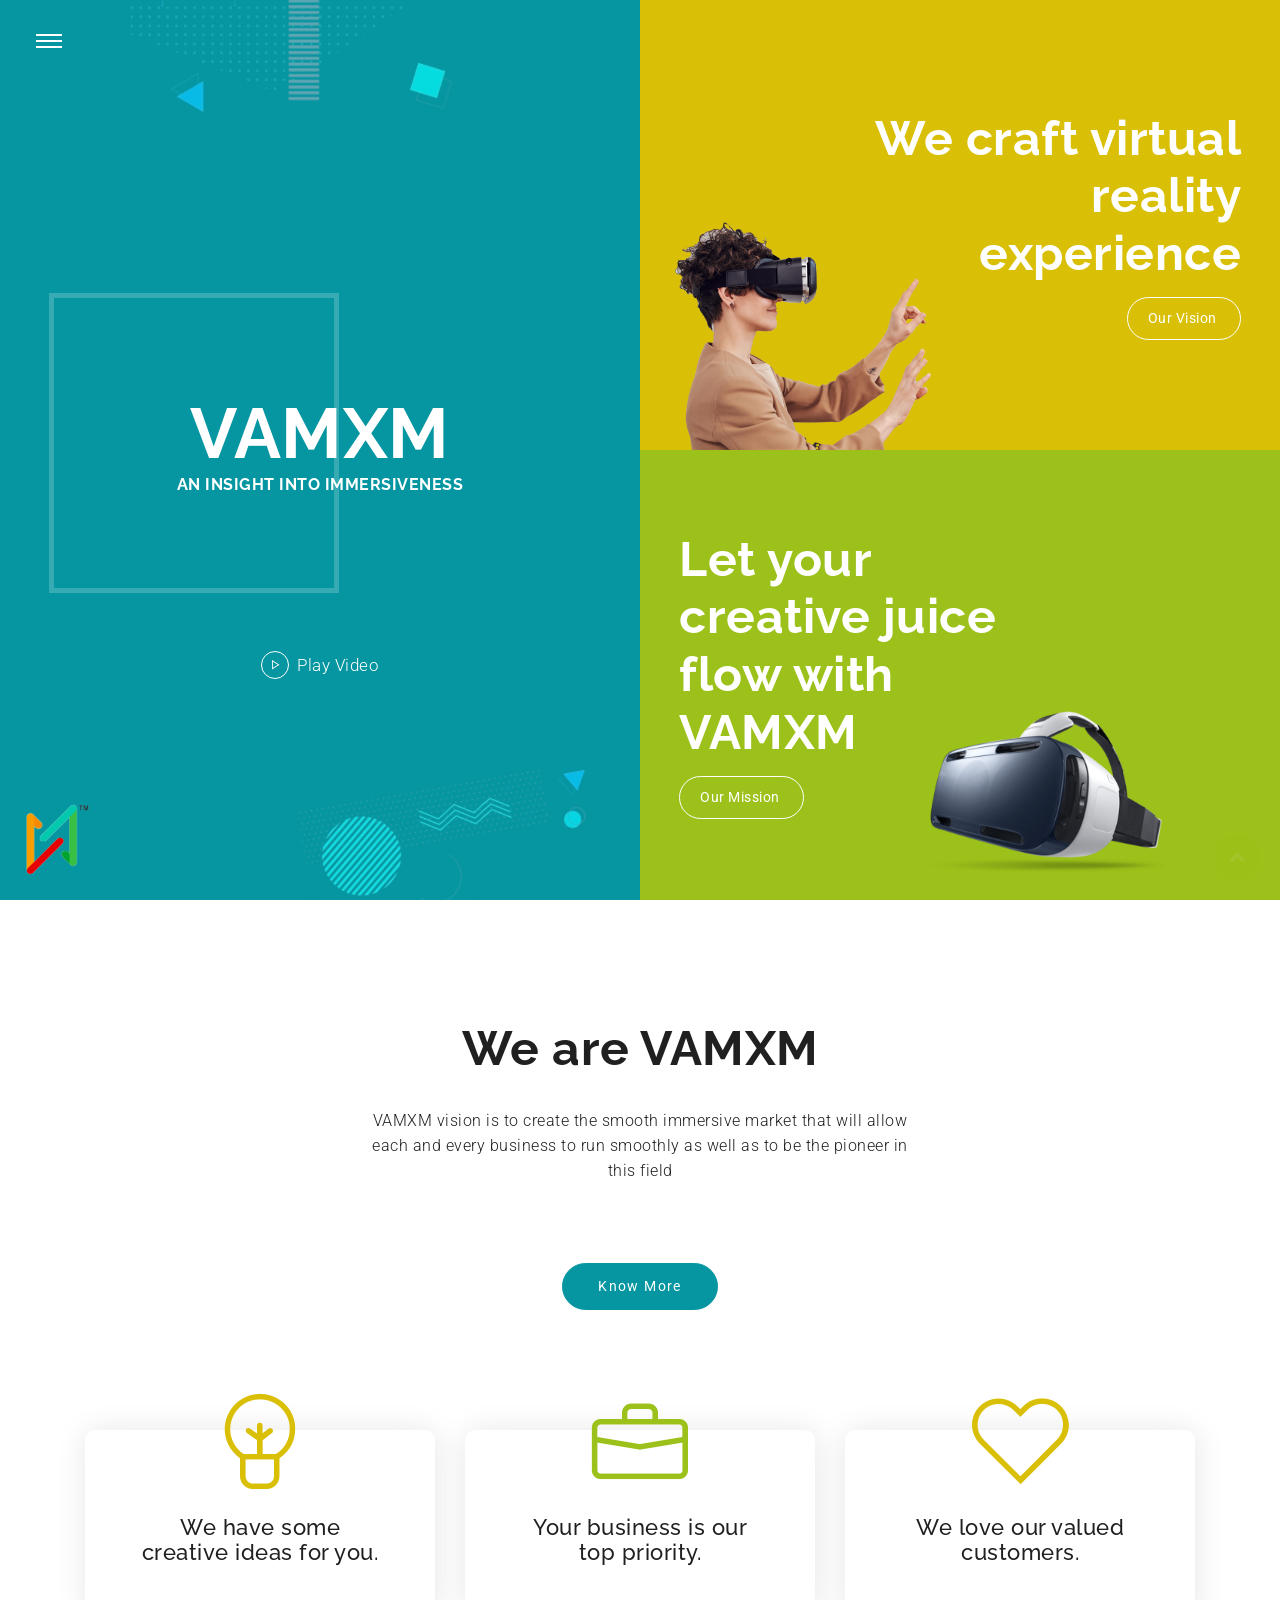
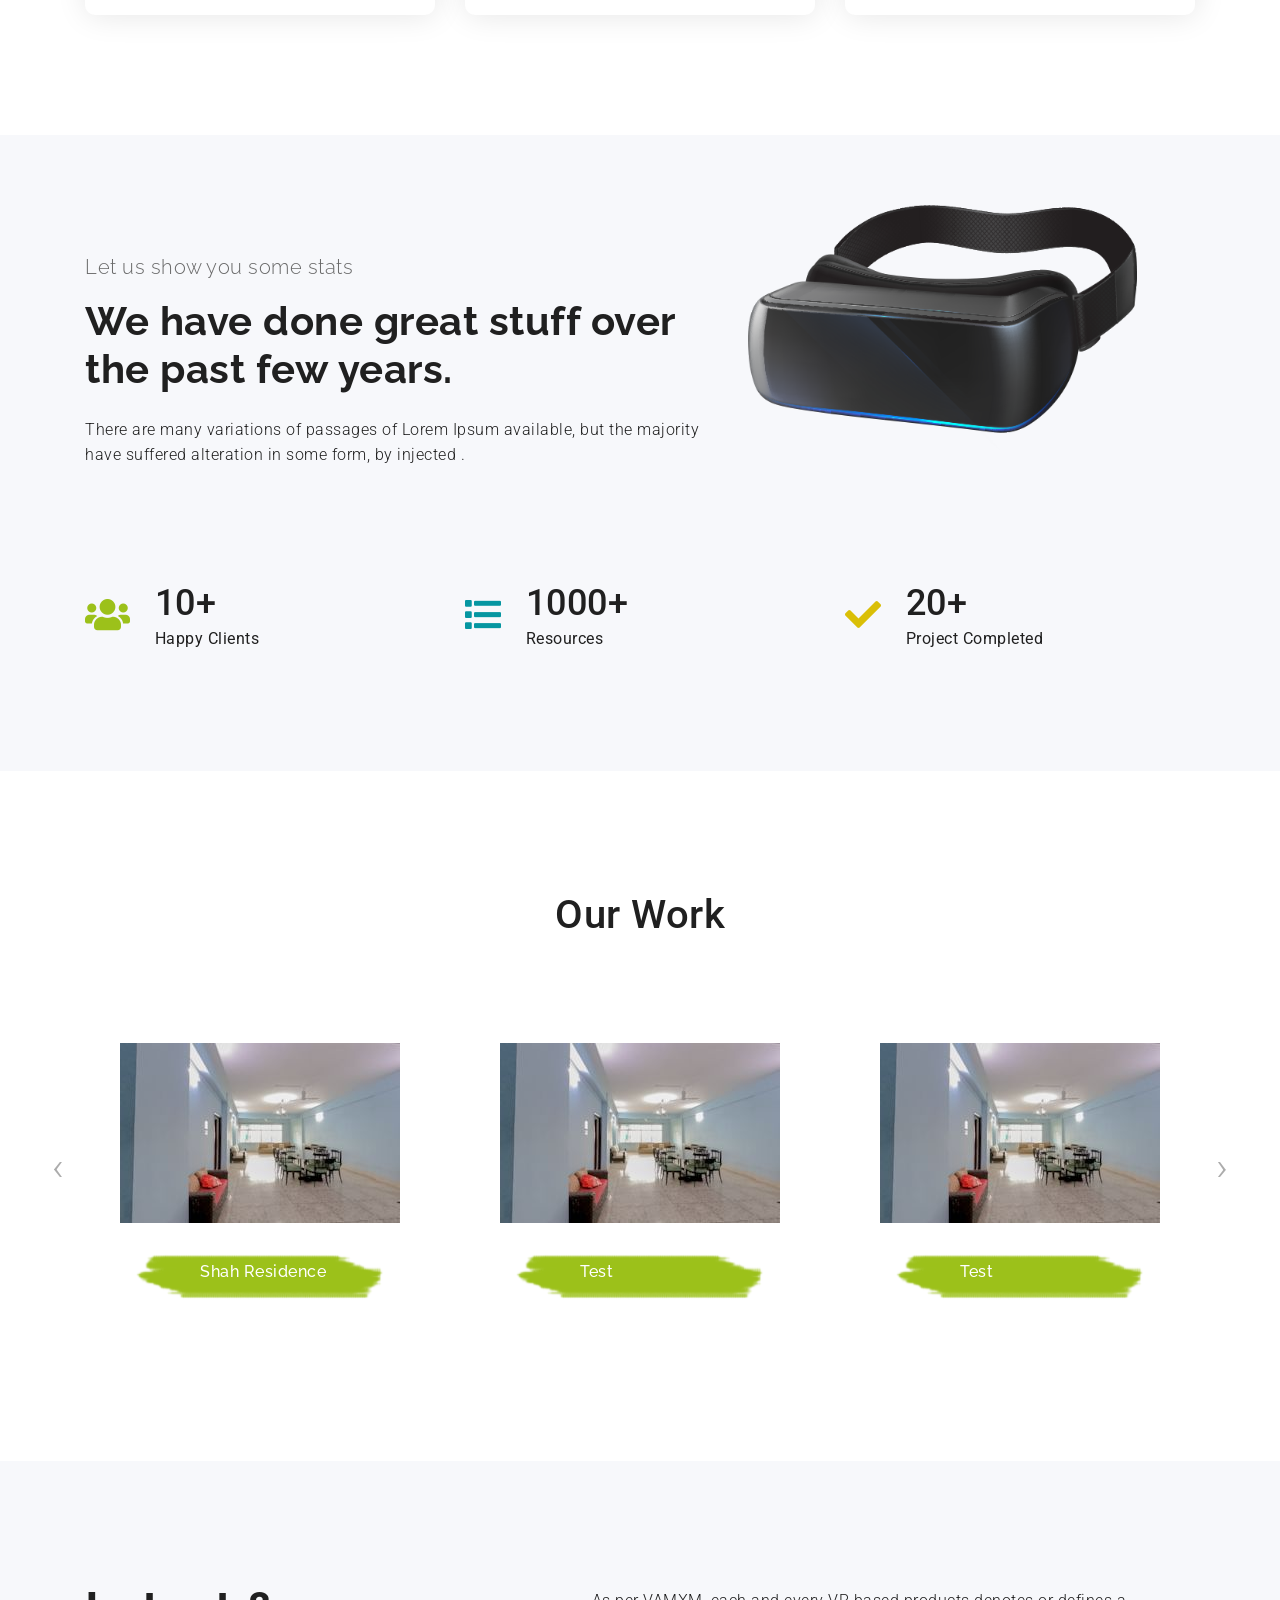
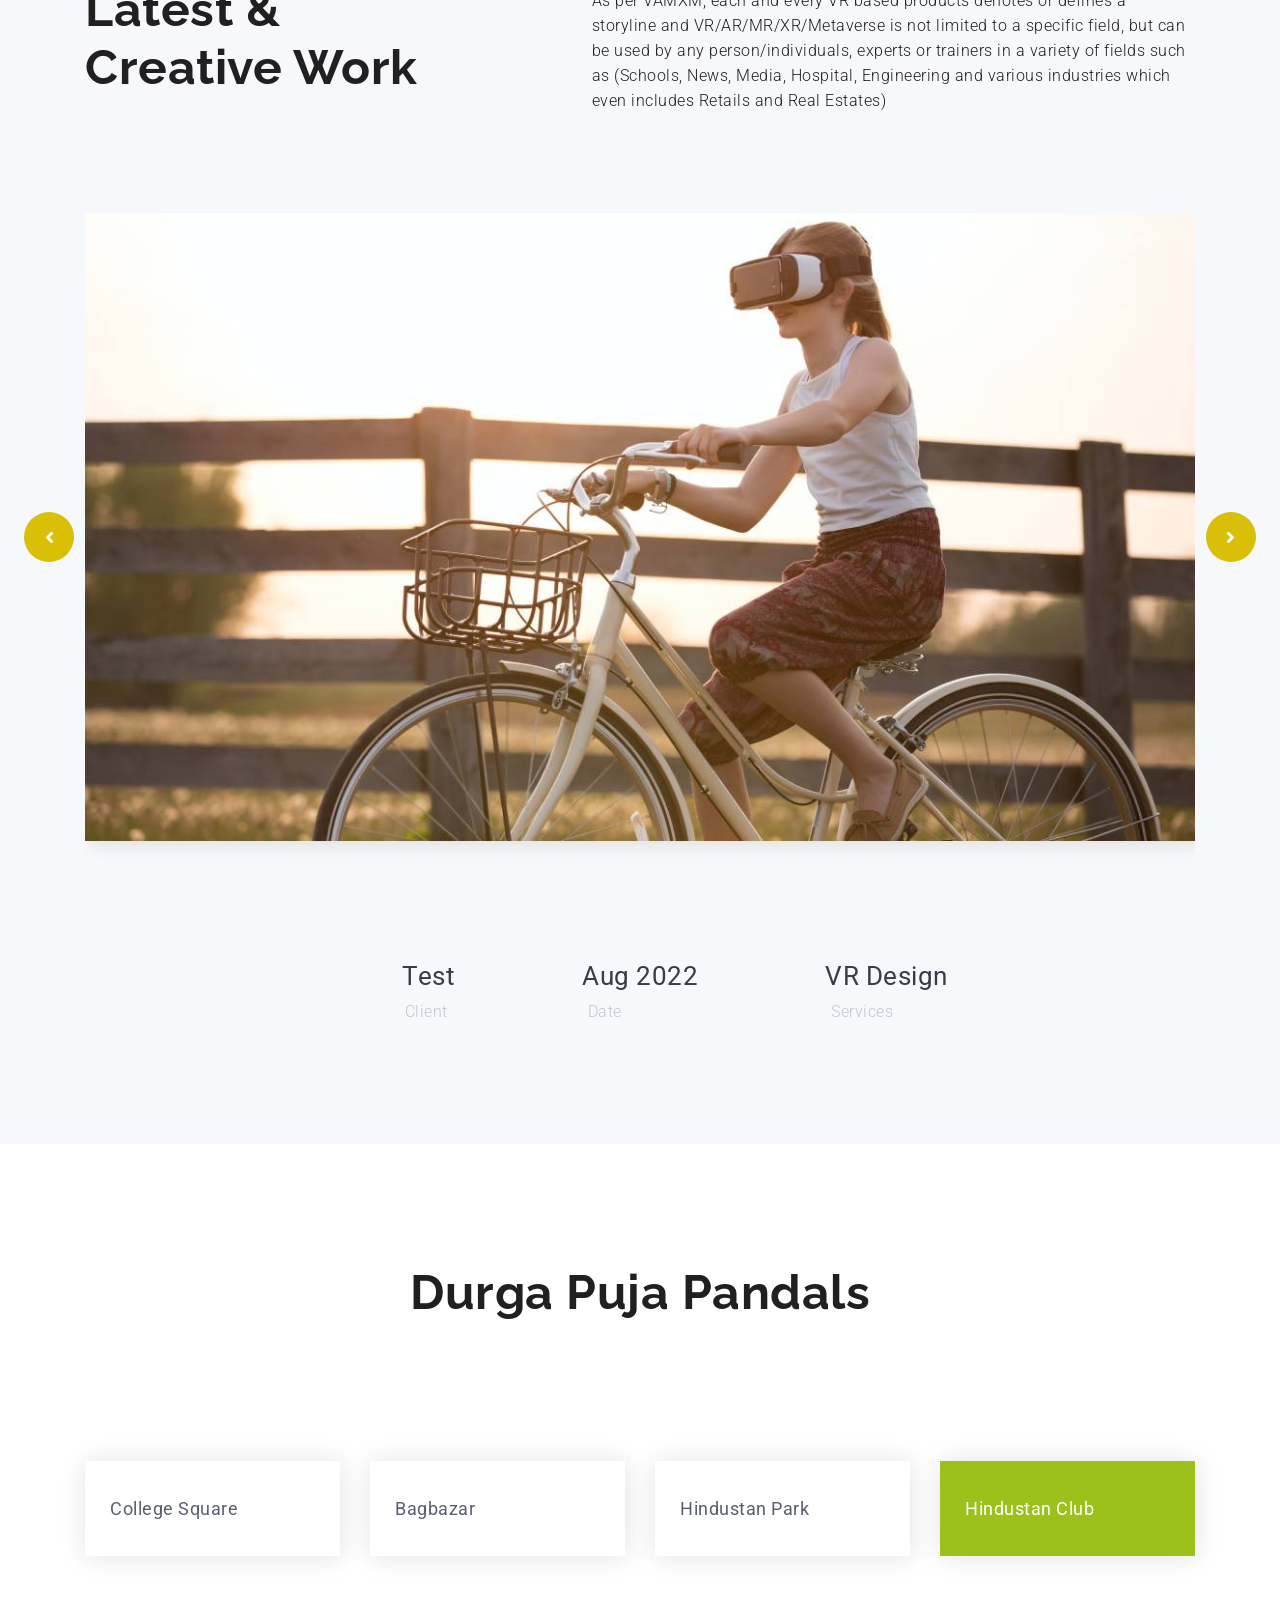
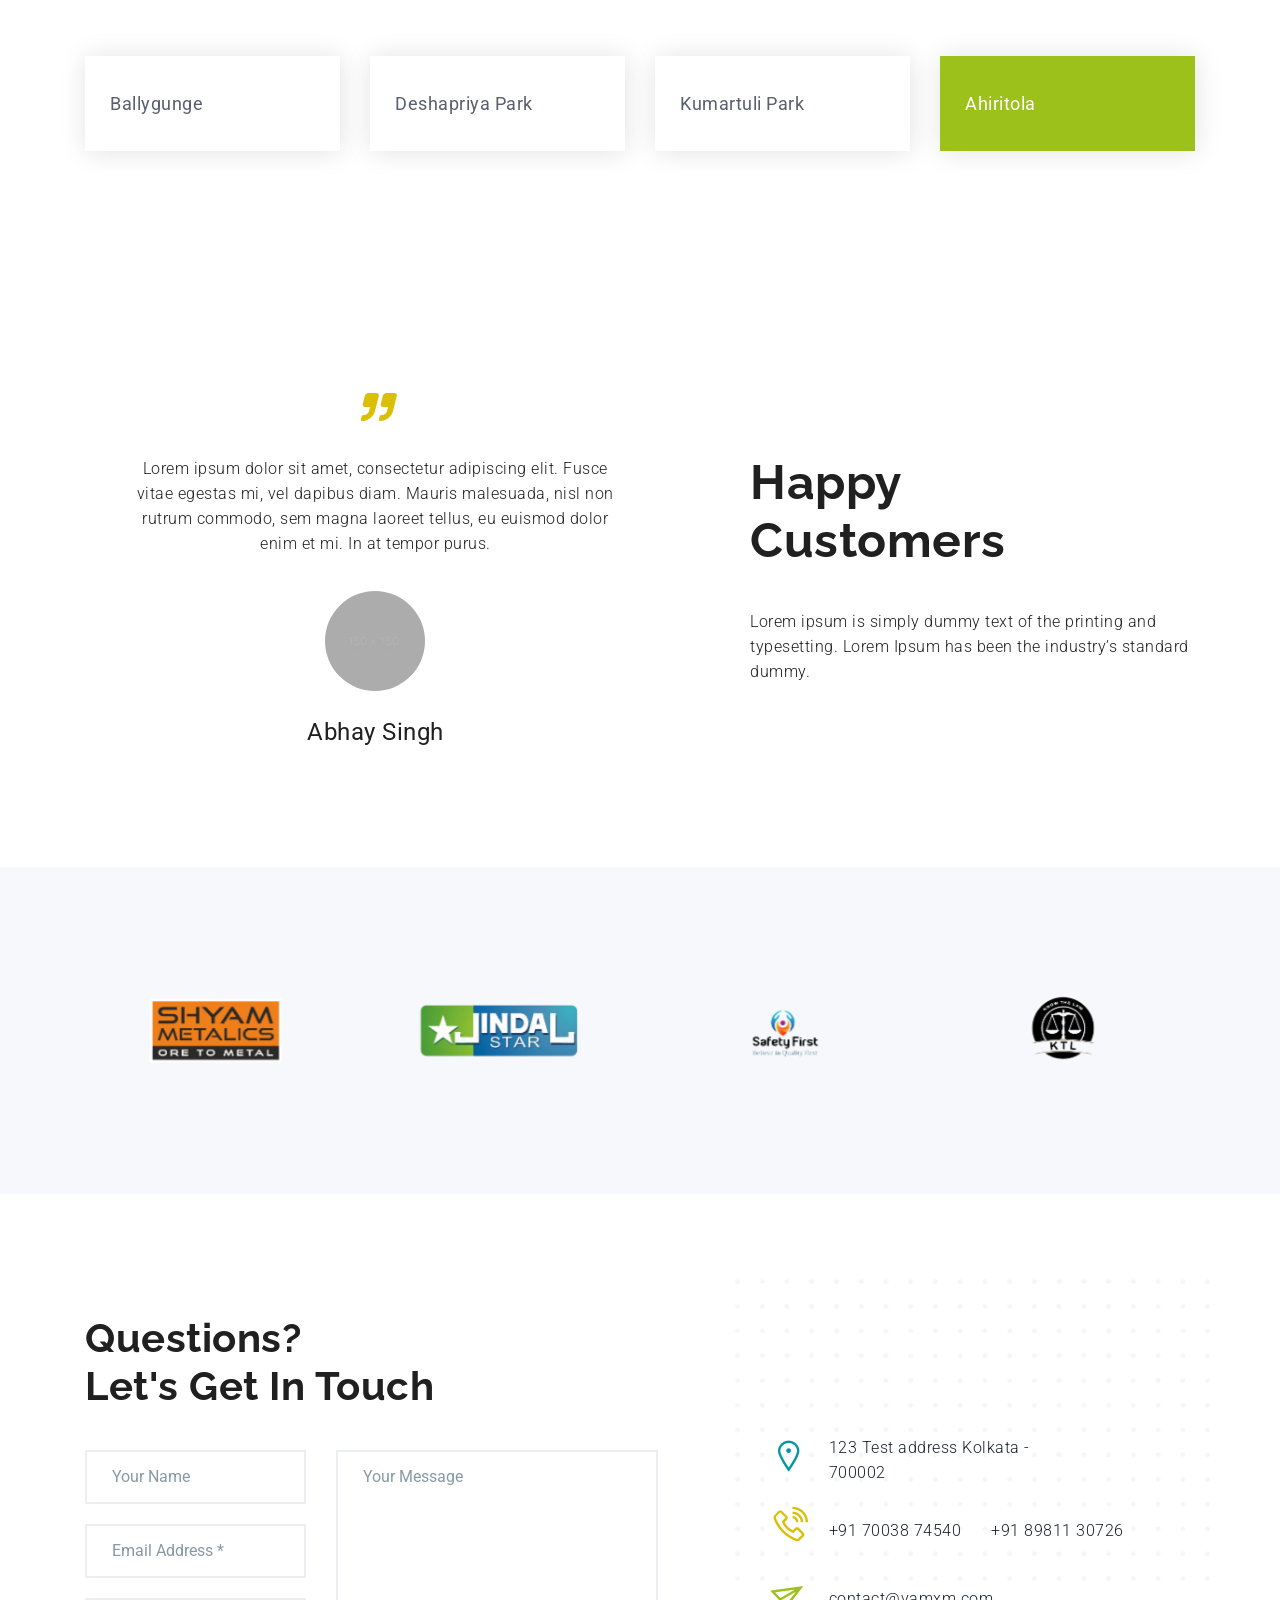
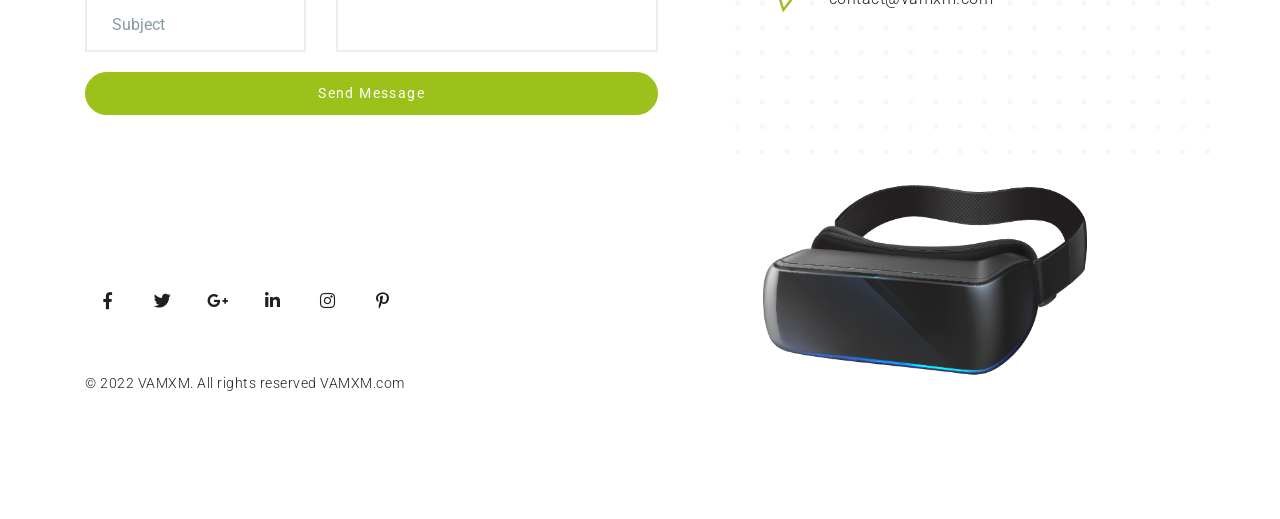
==== commit fc95df18: "minified html" ====
--- a/index.html
+++ b/index.html
@@ -1,840 +1 @@
-
-<!DOCTYPE html>
-<html lang="en">
-<head>
-    <!-- Meta Tags -->
-    <meta charset="utf-8">
-    <meta content="width=device-width, initial-scale=1, shrink-to-fit=no" name="viewport">
-    <!-- Author -->
-    <meta name="author" content="VR Industry">
-    <!-- description -->
-    <meta name="description" content="Design Agency is a highly creative, modern, visually stunning and Bootstrap responsive multipurpose studio and portfolio HTML5 template with 8 ready home page demos.">
-    <!-- keywords -->
-    <meta name="keywords" content="Design Agency, modern, clean, bootstrap responsive, html5, css3, portfolio, blog, studio, templates, multipurpose, one page, corporate, start-up, studio, branding, designer, freelancer, carousel, parallax, photography, studio, masonry, grid, faq">
-    <!-- Page Title -->
-    <title>VAMXM</title>
-    <!-- Favicon -->
-    <link href="" rel="icon">
-    <!-- Bundle -->
-    <link href="vendor/css/bundle.min.css" rel="stylesheet">
-    <!-- Plugin Css -->
-    <link href="assets/css/line-awesome.min.css" rel="stylesheet">
-    <link href="vendor/css/revolution-settings.min.css" rel="stylesheet">
-    <link href="vendor/css/jquery.fancybox.min.css" rel="stylesheet">
-    <link href="vendor/css/owl.carousel.min.css" rel="stylesheet">
-    <link href="vendor/css/cubeportfolio.min.css" rel="stylesheet">
-    <link href="vendor/css/LineIcons.min.css" rel="stylesheet">
-    <link href="assets/css/slick.css" rel="stylesheet">
-    <link href="assets/css/slick-theme.css" rel="stylesheet">
-    <link href="vendor/css/wow.css" rel="stylesheet">
-    <!-- Style Sheet -->
-    <link href="assets/css/blog.css" rel="stylesheet">
-    <link href="assets/css/style.css" rel="stylesheet">
-</head>
-
-<body data-spy="scroll" data-target=".navbar" data-offset="90">
-
-<!-- Preloader -->
-<div class="preloader">
-    <div class="dot-container">
-        <div class="dot dot-1"></div>
-        <div class="dot dot-2"></div>
-        <div class="dot dot-3"></div>
-    </div>
-
-    <svg xmlns="http://www.w3.org/2000/svg" version="1.1">
-        <defs>
-            <filter id="goo">
-                <feGaussianBlur in="SourceGraphic" stdDeviation="10" result="blur" />
-                <feColorMatrix in="blur" mode="matrix" values="1 0 0 0 0  0 1 0 0 0  0 0 1 0 0  0 0 0 21 -7"/>
-            </filter>
-        </defs>
-    </svg>
-</div>
-<!-- Preloader End -->
-
-<!--Header Start-->
-<header id="home" class="cursor-light">
-
-    <div class="inner-header nav-icon no-shadow">
-        <!--toggle btn-->
-
-        <a href="javascript:void(0)" class="sidemenu_btn link" id="sidemenu_toggle">
-            <span></span>
-            <span></span>
-            <span></span>
-        </a>
-
-        <a class="navbar-brand link" href="index-assets.html">
-            <img src="assets/img/vamxmlogo.png" class="logo" alt="logo">
-        </a>
-    </div>
-    <!--Side Nav-->
-    <div class="side-menu hidden side-menu-opacity">
-        <div class="bg-overlay"></div>
-        <div class="inner-wrapper">
-            <span class="btn-close" id="btn_sideNavClose"><i></i><i></i></span>
-            <div class="container">
-                <div class="row w-100 side-menu-inner-content">
-                <div class="col-12 d-flex justify-content-center align-items-center">
-                    <a href="index.html" class="navbar-brand"><img src="assets/img/logo.png" alt="logo"></a>
-                </div>
-                <div class="col-12 col-lg-8">
-                    <nav class="side-nav w-100">
-                        <ul class="navbar-nav">
-                            <li class="nav-item">
-                                <a class="nav-link scroll" href="#home">Home</a>
-                            </li>
-                            <li class="nav-item">
-                                <a class="nav-link scroll" href="#feature-sec">About</a>
-                            </li>
-                            <li class="nav-item">
-                                <a class="nav-link scroll" href="#portfolio-sec">Work</a>
-                            </li>
-                            <li class="nav-item">
-                                <a class="nav-link scroll" href="#durga-puja">Durga Puja</a>
-                            </li>
-                            <li class="nav-item">
-                                <a class="nav-link scroll" href="#contact-sec">Contact</a>
-                            </li>
-                        </ul>
-                    </nav>
-                </div>
-                <div class="col-12 col-lg-4 d-flex align-items-center">
-                    <div class="side-footer text-white w-100">
-                        <div class="menu-company-details">
-                            <span>+91 70038 74540</span>
-                            <span>+91 89811 30726</span>
-                            <span>contact@vamxm.com</span>
-                        </div>
-                        <ul class="social-icons-simple">
-                            <li><a class="facebook-text-hvr" href="javascript:void(0)"><i class="fab fa-facebook-f"></i> </a> </li>
-                            <li><a class="twitter-text-hvr" href="javascript:void(0)"><i class="fab fa-twitter"></i> </a> </li>
-                            <li><a class="youtube-text-hvr" href="javascript:void(0)"><i class="fab fa-youtube"></i> </a> </li>
-                            <li><a class="instagram-text-hvr" href="javascript:void(0)"><i class="fab fa-instagram"></i> </a> </li>
-                        </ul>
-                        <p class="text-white">&copy; 2022 VAMXM. All rights reserved</p>
-                    </div>
-                </div>
-            </div>
-            </div>
-        </div>
-    </div>
-    <a id="close_side_menu" href="javascript:void(0);"></a>
-
-</header>
-<!--Header End-->
-
-<!--Banner start-->
-<section class="banner-slider position-relative cursor-light" id="banner-slider">
-    <div class="row banner-slider-row no-gutters">
-        <div class="col-12 col-lg-6 bg-blue banner-left-area d-flex justify-content-center align-items-center wow slideInLeft" data-wow-delay=".8s">
-            <div class="left-banner">
-                <div class="container">
-                    <div class="detail-text">
-                        <div class="inner-content position-relative text-center"  data-depth="0.05">
-                            <h4 class="heading">VAMXM<span style="font-size: 16px;">AN INSIGHT INTO IMMERSIVENESS</span></h4>
-                            <div class="main-ring"><div class="slider-ring"></div></div>
-                        </div>
-                    </div>
-                    <a href="https://vimeo.com/147165762" data-fancybox="" class="slider-play-btn link"><span><i class="las la-play"></i></span> Play Video</a>
-                </div>
-            </div>
-            <div class="slider-object1"><img src="assets/img/slider-object1.png"></div>
-            <div class="slider-object2"><img src="assets/img/slider-object2.png"></div>
-        </div>
-        <div class="col-12 col-lg-6 banner-right-area wow slideInRight" data-wow-delay=".8s">
-            <div class="row no-gutters">
-                <div class="col-12 bg-yellow height-50 d-flex align-items-center slider-right-box">
-                    <div class="container-fluid">
-                        <div class="detail-text text-right ml-auto mr-4">
-                            
-                            <h4 class="heading">We craft virtual reality experience</h4>
-                            <a data-toggle="modal" data-target="#vision" class="btn white-trans-btn rounded-pill white-trans-btn-yellow-hvr">Our Vision
-                            <span></span><span></span><span></span><span></span>
-                            </a>
-                        </div>
-                    </div>
-                    <div class="img-object wow slideInUp" data-wow-delay="1.8s">
-                        <img src="assets/img/slider-object3.png">
-                    </div>
-                </div>
-                <div class="col-12 bg-green height-50 d-flex align-items-center slider-right-box">
-                    <div class="container-fluid">
-                        <div class="detail-text text-left mr-auto ml-4">
-                            
-                            <h4 class="heading">Let your creative juice flow with VAMXM</h4>
-                            <a data-toggle="modal" data-target="#mission" class="btn white-trans-btn rounded-pill white-trans-btn-green-hvr">Our Mission
-                                <span></span><span></span><span></span><span></span>
-                            </a>
-                        </div>
-                    </div>
-                    <div class="img-object right wow slideInRight" data-wow-delay="1.8s">
-                        <img width="75%" src="assets/img/slider-object4.png">
-                    </div>
-                </div>
-            </div>
-        </div>
-    </div>
-</section>
-<!--Banner End-->
-
-<!--Features sec start-->
-<section id="feature-sec" class="feature-sec padding-top padding-bottom">
-    <div class="container">
-        <div class="row">
-            <div class="col-lg-6 offset-lg-3 col-md-8 offset-md-2 col-sm-12 text-center">
-                <div class="text">
-                    <div class="home-text text-black">
-                        <h4 class="heading">We are VAMXM</h4>
-                        <p class="text">VAMXM vision is to create the smooth immersive market that will allow each and every business to run smoothly as well as to be the pioneer in this field</p>
-                    </div>
-                </div>
-            </div>
-        </div>
-        <div class="row">
-            <div class="col-12 padding-top-half text-center">
-                <a data-toggle="modal" data-target="#exampleModal" href="#" class="btn blue-btn btn-hvr btn-hvr-yellow rounded-pill">Know More
-                    <span></span><span></span><span></span><span></span>
-                </a>
-            </div>
-        </div>
-
-        <div class="row padding-top features-cards">
-            <div class="col-12 col-lg-4">
-                <div class="card box text-center">
-                    <div class="feature-icon text-center">
-                        <i class="lni lni-bulb"></i>
-                    </div>
-                    <div class="card-body">
-                        <p class="card-text sub-heading text-black">We have some creative ideas for you.</p>
-                    </div>
-                </div>
-            </div>
-
-            
-
-            <div class="col-12 col-lg-4">
-                <div class="card box text-center">
-                    <div class="feature-icon text-center">
-                        <i class="lni lni-briefcase color-green"></i>
-                    </div>
-                    <div class="card-body">
-                        <p class="card-text sub-heading text-black">Your business is our top priority.</p>
-                    </div>
-                </div>
-
-            </div>
-
-            <div class="col-12 col-lg-4">
-                <div class="card box text-center">
-                    <div class="feature-icon text-center">
-                        <i class="lni lni-heart"></i>
-                    </div>
-                    <div class="card-body">
-                        <p class="card-text sub-heading text-black">We love our valued customers.</p>
-                    </div>
-                </div>
-
-            </div>
-        </div>
-        
-    </div>
-</section>
-<!--features sec End-->
-
-<!--Stats sec start-->
-<section id="stats" class="stats bg-light-gray padding-top padding-bottom">
-    <div class="container">
-        <div class="row m-0">
-            <div class="col-12 col-md-10 offset-md-1 col-lg-7 offset-lg-0 text-left p-0 text-center text-lg-left">
-                <div class="stats-text wow slideInLeft">
-                    <div class="home-text text-black">
-                        <span class="sub-heading">Let us show you some stats</span>
-                        <h4 class="heading mt-3 mb-4">We have done great stuff over the past few years.</h4>
-                        <p class="text mb-3">There are many variations of passages of Lorem Ipsum available, but the majority have suffered alteration in some form, by injected .</p>
-                    </div>
-                </div>
-            </div>
-            <div class="col-12 col-lg-5 d-flex justify-content-end">
-                <div class="plant-img">
-                        <img src="assets/img/promo-vr.png" class="wow slideInRight" alt="img" data-wow-delay=".5s">
-                </div>
-            </div>
-        </div>
-
-        <div class="row padding-top-half">
-            <div class="col-12">
-                <div class="row">
-                    <div class="col-12 col-md-4 wow fadeInUp">
-                        <div class="stats-box d-flex">
-                            <div class="stats-icon">
-                                <i class="fas fa-users color-green"></i>
-                            </div>
-                            <div class="stats-box-text ml-4">
-                                <h1 class="numbering">10+</h1>
-                                <p class="stat-sub-heading">Happy Clients</p>
-                            </div>
-                        </div>
-                    </div>
-
-                    <div class="col-12 col-md-4 mt-4 mt-md-0 wow fadeInUp" data-wow-delay=".2">
-                        <div class="stats-box d-flex">
-                            <div class="stats-icon">
-                                <i class="fas fa-list color-blue"></i>
-                            </div>
-                            <div class="stats-box-text ml-4">
-                                <h1 class="numbering">1000+</h1>
-                                <p class="stat-sub-heading">Resources</p>
-                            </div>
-                        </div>
-                    </div>
-
-                    <div class="col-12 col-md-4 mt-4 mt-md-0 wow fadeInUp" data-wow-delay=".4">
-                        <div class="stats-box d-flex">
-                            <div class="stats-icon">
-                                <i class="fas fa-check color-yellow"></i>
-                            </div>
-                            <div class="stats-box-text ml-4">
-                                <h1 class="numbering">20+</h1>
-                                <p class="stat-sub-heading">Project Completed</p>
-                            </div>
-                        </div>
-                    </div>
-                </div>
-            </div>
-        </div>
-    </div>
-</section>
-<!--Stats sec End-->
-
-<!--Team sec Start-->
-<section id="team" class="team padding-top padding-bottom">
-    <div class="container">
-        <div class="row">
-            <div class="col-12 col-md-10 col-lg-6 offset-lg-3 offset-md-1 text-center">
-                <div class="team-text text-black">
-                    <h1 class="main-heading mb-4">Our Work</h1>
-                    
-                </div>
-            </div>
-        </div>
-
-        <div class="row padding-top-half">
-            <div class="col-12">
-
-                <div id="team-carousal" class="owl-carousel owl-theme team-owl mt-100 text-center">
-                    
-                    <div class="item">
-                        <a href="http://vamxm.com/shah_residence/" target="_blank" rel="noopener noreferrer">
-                        <div class="team-img">
-                            <img src="assets/img/shah.jpg" alt="img">
-                        </div>
-                        <div class="team-tittle text-left mt-3 mb-3">
-                           
-                            <div class="name-img">
-                                <img src="assets/img/team-bg1.png" alt="img">
-                                <img src="assets/img/team-bg-hvr.png" class="black-img" alt="img">
-                                <h3 style="font-size: 16px;" class="name mb-0">Shah Residence</h3>
-                            </div>
-                        </div>
-                    </a>
-                    </div>
-                    <div class="item">
-                        <a href="http://vamxm.com/shah_residence/" target="_blank" rel="noopener noreferrer">
-                        <div class="team-img">
-                            <img src="assets/img/shah.jpg" alt="img">
-                        </div>
-                        <div class="team-tittle text-left mt-3 mb-3">
-                           
-                            <div class="name-img">
-                                <img src="assets/img/team-bg1.png" alt="img">
-                                <img src="assets/img/team-bg-hvr.png" class="black-img" alt="img">
-                                <h3 style="font-size: 16px;" class="name mb-0">Test</h3>
-                            </div>
-                        </div>
-                    </a>
-                    </div>
-                    <div class="item">
-                        <a href="http://vamxm.com/shah_residence/" target="_blank" rel="noopener noreferrer">
-                        <div class="team-img">
-                            <img src="assets/img/shah.jpg" alt="img">
-                        </div>
-                        <div class="team-tittle text-left mt-3 mb-3">
-                           
-                            <div class="name-img">
-                                <img src="assets/img/team-bg1.png" alt="img">
-                                <img src="assets/img/team-bg-hvr.png" class="black-img" alt="img">
-                                <h3 style="font-size: 16px;" class="name mb-0">Test</h3>
-                            </div>
-                        </div>
-                    </a>
-                    </div>
-
-                    
-                    
-                </div>
-            </div>
-        </div>
-    </div>
-</section>
-<!--Team sec End-->
-
-<!--Portfolio section start-->
-<section class="portfolio-sec padding-top padding-bottom bg-light-gray" id="portfolio-sec">
-    <div class="container">
-        <div class="row portfolio-heading-area text-center text-lg-left">
-            <div class="col-6 col-md-10 offset-md-1 col-lg-5 offset-lg-0">
-                <h4 class="heading wow fadeInLeft">Latest & <span>Creative Work</span></h4>
-            </div>
-            <div class="col-12 col-md-10 offset-md-1 col-lg-7 offset-lg-0">
-                <p class="text wow fadeInRight">
-                    As per VAMXM, each and every VR based products denotes or defines a storyline and VR/AR/MR/XR/Metaverse is not limited to a specific field, but can be used by any person/individuals, experts or trainers in a variety of fields such as (Schools, News, Media, Hospital, Engineering and various industries which even includes Retails and Real Estates)
-                </p>
-            </div>
-        </div>
-        <div class="row position-relative">
-            <div class="col-12">
-                <div class="portfolio-carousel owl-carousel owl-item">
-                    <div class="item">
-                        <div class="portfolio-image">
-                            <img src="assets/img/p1.jpg">
-                        </div>
-                        <div class="row no-gutters portfolio-footer padding-top">
-                            <div class="col-4 col-lg-4 d-flex justify-content-center justify-content-lg-end">
-                                <div class="portfolio-mini-detail">
-                                    <h4 class="portfolio-mini-heading">Test</h4>
-                                    <p class="text">Client</p>
-                                </div>
-                            </div>
-                            <div class="col-4 col-lg-4 d-flex justify-content-center">
-                                <div class="portfolio-mini-detail">
-                                    <h4 class="portfolio-mini-heading">Aug 2022</h4>
-                                    <p class="text">Date</p>
-                                </div>
-                            </div>
-                            <div class="col-4 col-lg-4 d-flex justify-content-center justify-content-lg-start">
-                                <div class="portfolio-mini-detail">
-                                    <h4 class="portfolio-mini-heading">VR Design</h4>
-                                    <p class="text">Services</p>
-                                </div>
-                            </div>
-                        </div>
-                    </div>
-                    <div class="item">
-                        <div class="portfolio-image">
-                            <img src="assets/img/p2.jpg">
-                        </div>
-                        <div class="row no-gutters portfolio-footer padding-top">
-                            <div class="col-4 col-lg-4 d-flex justify-content-center justify-content-lg-end">
-                                <div class="portfolio-mini-detail">
-                                    <h4 class="portfolio-mini-heading">Test</h4>
-                                    <p class="text">Client</p>
-                                </div>
-                            </div>
-                            <div class="col-4 col-lg-4 d-flex justify-content-center">
-                                <div class="portfolio-mini-detail">
-                                    <h4 class="portfolio-mini-heading">Aug 2022</h4>
-                                    <p class="text">Date</p>
-                                </div>
-                            </div>
-                            <div class="col-4 col-lg-4 d-flex justify-content-center justify-content-lg-start">
-                                <div class="portfolio-mini-detail">
-                                    <h4 class="portfolio-mini-heading">AR Design</h4>
-                                    <p class="text">Services</p>
-                                </div>
-                            </div>
-                        </div>
-                    </div>
-                    <div class="item">
-                        <div class="portfolio-image">
-                            <img src="assets/img/p3.jpg">
-                        </div>
-                        <div class="row no-gutters portfolio-footer padding-top">
-                            <div class="col-4 col-lg-4 d-flex justify-content-center justify-content-lg-end">
-                                <div class="portfolio-mini-detail">
-                                    <h4 class="portfolio-mini-heading">Test</h4>
-                                    <p class="text">Client</p>
-                                </div>
-                            </div>
-                            <div class="col-4 col-lg-4 d-flex justify-content-center">
-                                <div class="portfolio-mini-detail">
-                                    <h4 class="portfolio-mini-heading">June 2022</h4>
-                                    <p class="text">Date</p>
-                                </div>
-                            </div>
-                            <div class="col-4 col-lg-4 d-flex justify-content-center justify-content-lg-start">
-                                <div class="portfolio-mini-detail">
-                                    <h4 class="portfolio-mini-heading">MR Design</h4>
-                                    <p class="text">Services</p>
-                                </div>
-                            </div>
-                        </div>
-                    </div>
-                </div>
-            </div>
-            <a class="portfolio-links" id="portfolio-arr-left"><i class="fas fa-angle-left"></i> </a>
-            <a class="portfolio-links" id="portfolio-arr-right"><i class="fas fa-angle-right"></i> </a>
-        </div>
-    </div>
-</section>
-<!--Portfolio section end-->
-
-<!--Pricing section start-->
-<section class="pricing-sec padding-top padding-bottom" id="durga-puja">
-    <div class="container">
-        <div class="row">
-            <div class="col-12 col-md-10 offset-md-1 pricing-heading-area text-center">
-                <h4 class="heading">Durga Puja Pandals</h4>
-                <p class="text">
-                    
-                </p>
-            </div>
-        </div>
-        <div class="row pricing-cards">
-            <div class="col-12 col-md-6 col-lg-3 pricing-card">
-                <div class="pricing-box wow fadeInUp">
-                    <div class="pricing-box-header position-relative">
-                        <div class="pricing-header-overlay"></div>
-                        <div class="header-content">
-                            
-                            <p class="sub-text">College Square</p>
-                        </div>
-                    </div>
-                    
-                </div>
-            </div>
-            <div class="col-12 col-md-6 col-lg-3 pricing-card">
-                <div class="pricing-box wow fadeInUp" data-wow-delay=".3s">
-                    <div class="pricing-box-header position-relative">
-                        <div class="pricing-header-overlay"></div>
-                        <div class="header-content">
-                           
-                            <p class="sub-text">Bagbazar</p>
-                        </div>
-                    </div>
-                    
-                </div>
-            </div>
-            <div class="col-12 col-md-6 col-lg-3 pricing-card">
-                <div class="pricing-box wow fadeInUp" data-wow-delay=".5s">
-                    <div class="pricing-box-header position-relative">
-                        <div class="pricing-header-overlay"></div>
-                        <div class="header-content">
-                           
-                            <p class="sub-text">Hindustan Park</p>
-                        </div>
-                    </div>
-                    
-                </div>
-            </div>
-            <div class="col-12 col-md-6 col-lg-3 pricing-card active">
-                <div class="pricing-box wow fadeInUp" data-wow-delay=".7s">
-                    <div class="pricing-box-header position-relative">
-                        <div class="pricing-header-overlay"></div>
-                        <div class="header-content">
-                           
-                            <p class="sub-text">Hindustan Club</p>
-                        </div>
-                    </div>
-                    
-                </div>
-            </div>
-        </div>
-        <div class="row pricing-cards">
-            <div class="col-12 col-md-6 col-lg-3 pricing-card">
-                <div class="pricing-box wow fadeInUp">
-                    <div class="pricing-box-header position-relative">
-                        <div class="pricing-header-overlay"></div>
-                        <div class="header-content">
-                            
-                            <p class="sub-text">Ballygunge</p>
-                        </div>
-                    </div>
-                    
-                </div>
-            </div>
-            <div class="col-12 col-md-6 col-lg-3 pricing-card">
-                <div class="pricing-box wow fadeInUp" data-wow-delay=".3s">
-                    <div class="pricing-box-header position-relative">
-                        <div class="pricing-header-overlay"></div>
-                        <div class="header-content">
-                           
-                            <p class="sub-text">Deshapriya Park</p>
-                        </div>
-                    </div>
-                    
-                </div>
-            </div>
-            <div class="col-12 col-md-6 col-lg-3 pricing-card">
-                <div class="pricing-box wow fadeInUp" data-wow-delay=".5s">
-                    <div class="pricing-box-header position-relative">
-                        <div class="pricing-header-overlay"></div>
-                        <div class="header-content">
-                           
-                            <p class="sub-text">Kumartuli Park</p>
-                        </div>
-                    </div>
-                    
-                </div>
-            </div>
-            <div class="col-12 col-md-6 col-lg-3 pricing-card active">
-                <div class="pricing-box wow fadeInUp" data-wow-delay=".7s">
-                    <div class="pricing-box-header position-relative">
-                        <div class="pricing-header-overlay"></div>
-                        <div class="header-content">
-                           
-                            <p class="sub-text">Ahiritola</p>
-                        </div>
-                    </div>
-                    
-                </div>
-            </div>
-        </div>
-    </div>
-</section>
-
-<!--Pricing section end-->
-
-
-<!--testimonial section start-->
-<div class="testimonial-sec padding-top padding-bottom position-relative" id="testimonial-sec">
-    <div class="container">
-        <div class="testimonial-area">
-            <div class="row">
-                <div class="col-12 col-md-8 offset-md-2 col-lg-6 offset-lg-0 order-2 order-lg-1">
-                    <div class="testimonial-carousel wow fadeInRight">
-                        <div class="testimonial-box owl-carousel owl-theme">
-                            <div class="item text-center">
-                                <div class="icon-holder">
-                                    <i class="fas fa-quote-right"></i>
-                                </div>
-                                <p class="text">
-                                    Lorem ipsum dolor sit amet, consectetur adipiscing elit. Fusce vitae egestas mi, vel dapibus diam. Mauris malesuada, nisl non rutrum commodo, sem magna laoreet tellus, eu euismod dolor enim et mi. In at tempor purus.
-                                </p>
-                                <div class="img-holder">
-                                    <img src="assets/img/test1.jpg">
-                                </div>
-                                <h4 class="user-name">Abhay Singh</h4>
-                            </div>
-                            <div class="item text-center">
-                                <div class="icon-holder">
-                                    <i class="fas fa-quote-right"></i>
-                                </div>
-                                <p class="text">
-                                    Lorem ipsum dolor sit amet, consectetur adipiscing elit. Fusce vitae egestas mi, vel dapibus diam. Mauris malesuada, nisl non rutrum commodo, sem magna laoreet tellus, eu euismod dolor enim et mi. In at tempor purus.
-                                </p>
-                                <div class="img-holder">
-                                    <img src="assets/img/test2.jpg">
-                                </div>
-                                <h4 class="user-name">Manish Mandal</h4>
-                            </div>
-                        </div>
-                    </div>
-                </div>
-                <div class="col-12 col-md-10 offset-md-1 col-lg-5 offset-lg-0 order-1 order-lg-2 offset-lg-1 d-flex justify-content-center align-items-center text-center text-lg-left">
-                        <div class="testimonial-details wow fadeInLeft">
-                            <h4 class="heading">Happy <span>Customers</span></h4>
-                            <p class="text">
-                                Lorem ipsum is simply dummy text of the printing and typesetting. Lorem Ipsum has been the industry’s standard dummy.
-                            </p>
-                        </div>
-                    </div>
-            </div>
-        </div>
-    </div>
-</div>
-<!--testimonial section end-->
-
-<!--sponsers section start-->
-<div class="sponser-sec padding-top padding-bottom bg-light-gray" id="sponser-sec">
-    <div class="container">
-        <div class="row">
-            <div class="col-12">
-                <div class="sponser-tags owl-carousel owl-theme">
-                    <div class="item">
-                        <img src="assets/img/brand1.png">
-                    </div>
-                    <div class="item">
-                        <img src="assets/img/brand2.png">
-                    </div>
-                    <div class="item">
-                        <img src="assets/img/brand3.png">
-                    </div>
-                    <div class="item">
-                        <img src="assets/img/brand4.png">
-                    </div>
-                    <div class="item">
-                        <img src="assets/img/brand5.png">
-                    </div>
-                    <div class="item">
-                        <img src="assets/img/brand6.png">
-                    </div>
-                </div>
-            </div>
-        </div>
-    </div>
-</div>
-<!--sponsers section end-->
-
-<!--Contact section start-->
-<section class="contact-sec padding-top padding-bottom" id="contact-sec">
-    <div class="container">
-        <div class="row">
-            <div class="col-12 col-lg-7 wow fadeInLeft">
-                <h4 class="heading text-center text-lg-left">Questions? <span>Let's Get In Touch</span></h4>
-                <form class="row contact-form" id="contact-form-data">
-                    <div class="col-sm-12" id="result"></div>
-                    <div class="col-12 col-md-5">
-                        <input type="text" name="userName" placeholder="Your Name" class="form-control">
-                        <input type="email" name="userEmail" placeholder="Email Address *" class="form-control">
-                        <input type="text" name="userSubject" placeholder="Subject" class="form-control">
-                    </div>
-                    <div class="col-12 col-md-7">
-                        <textarea class="form-control" name="userMessage" rows="6">Your Message</textarea>
-                    </div>
-                    <div class="col-12">
-                        <a href="javascript:void(0);" class="btn green-btn btn-hvr btn-hvr-blue rounded-pill w-100 contact_btn"><i class="fa fa-spinner fa-spin mr-2 d-none" aria-hidden="true"></i>Send Message
-                            <span></span><span></span><span></span><span></span><span></span>
-                        </a>
-                    </div>
-                </form>
-            </div>
-            <div class="col-12 col-lg-5 text-center text-lg-left position-relative d-flex align-items-center">
-                <div class="contact-details wow fadeInRight">
-                    <ul>
-                        <li><i class="las la-map-marker addr color-blue"></i>123 Test address Kolkata - 700002 </li>
-                        <li><i class="las la-phone-volume phone color-yellow"></i>
-                        <span>+91 70038 74540</span>
-                        <span>+91 89811 30726</span>
-                        </li>
-                        <li><i class="las la-paper-plane email color-green"></i>contact@vamxm.com</li>
-                    </ul>
-                </div>
-                <img src="assets/img/contact-background.png" class="contact-background" alt="contact">
-            </div>
-        </div>
-    </div>
-</section>
-<!--Contact section end-->
-
-<!-- Modal -->
-<div class="modal fade" id="exampleModal" tabindex="-1" role="dialog" aria-labelledby="exampleModalLabel" aria-hidden="true">
-    <div class="modal-dialog" role="document">
-      <div class="modal-content">
-        <div class="modal-header">
-          <h5 class="modal-title" id="exampleModalLabel">About</h5>
-          <button type="button" class="close" data-dismiss="modal" aria-label="Close">
-            <span aria-hidden="true">&times;</span>
-          </button>
-        </div>
-        <div class="modal-body">
-            <p>VAMXM is a Start-Up that focuses on an Emerging Technologies (VR,AR,MR,XR and Metaverse) based organisation. VAMXM is committed to transforming, developing, building and achieving VR based immersive products and services, etc, that can be delivered and served globally and which provides exponential level of productivity and a better immersive experience.</p>
-            <p>As per VAMXM, each and every VR based products denotes or defines a storyline and VR/AR/MR/XR/Metaverse is not limited to a specific field, but can be used by any person/individuals, experts or trainers in a variety of fields such as (Schools, News, Media, Hospital, Engineering and various industries which even includes Retails and Real Estates).</p>
-            <p>As VR/AR is the new era technology with a multifaceted improve and to maximise. VAMXM aims to enhance and maximize the value that would be delivered to its clients as well as to guide them to the best immersive options.</p>
-            <p>VAMXM vision is to create the smooth immersive market that will allow each and every business to run smoothly as well as to be the pioneer in this field.</p>
-            <p>We at VAMXM, will be dealing with the VR products which includes VR Walkthrough, VR Tourism, VR Training (for the creation of future entrepreneurs), VR Advertisements ( which will be the most cost effective and futuristic way of digital advertisement), and many other products.</p>
-            <p>VAMXM has been founded with the goal and passion to ushering the era of immersive technologies. VAMXM USP will be the high quality of services and support that we will provide, which will be among the best in the industry.</p>
-            <p>VAMXM commitment to the world is the delivery of high-quality products, one of the best level of services and, and one of the best training programmes, along with immersing you in an Immersive experience.  </p>
-        </div>
-        
-      </div>
-    </div>
-  </div>
-
-  <div class="modal fade" id="vision" tabindex="-1" role="dialog" aria-labelledby="exampleModalLabel" aria-hidden="true">
-    <div class="modal-dialog" role="document">
-      <div class="modal-content">
-        <div class="modal-header">
-          <h5 class="modal-title" id="exampleModalLabel">Vision</h5>
-          <button type="button" class="close" data-dismiss="modal" aria-label="Close">
-            <span aria-hidden="true">&times;</span>
-          </button>
-        </div>
-        <div class="modal-body">
-            <p>VAMXM aims to enhance and maximize the value that would be delivered to its clients as well as to guide them to the best immersive options. As VR/AR is the new era technology with a multifaceted, improve and to maximize the growth of a business. As it will help the business to showcase their products to the clients in NO TIME & in a cost effective manner  & even to deliver the best quality of product & service to it’s clients.</p>
-        </div>
-        
-      </div>
-    </div>
-  </div>
-
-  <div class="modal fade" id="mission" tabindex="-1" role="dialog" aria-labelledby="exampleModalLabel" aria-hidden="true">
-    <div class="modal-dialog" role="document">
-      <div class="modal-content">
-        <div class="modal-header">
-          <h5 class="modal-title" id="exampleModalLabel">Mission</h5>
-          <button type="button" class="close" data-dismiss="modal" aria-label="Close">
-            <span aria-hidden="true">&times;</span>
-          </button>
-        </div>
-        <div class="modal-body">
-           <p>VAMXM vision is to create the smooth immersive market that will allow each and every business to run smoothly as well as to be the pioneer in this field. As VR/AR is the new technology, so our vision is also to make the people ready for the market & to also partner with all other companies working on different technologies to bring the entire solution on a single platform.</p>
-        </div>
-        
-      </div>
-    </div>
-  </div>
-
-<!--Footer Start-->
-<footer class="footer-style-1">
-
-    <div class="container">
-        <div class="row align-items-center">
-            <!--Social-->
-            <div class="col-12 col-lg-6 text-center text-lg-left order-2 order-lg-1">
-                <div class="footer-social text-center text-lg-left ">
-                    <ul class="list-unstyled">
-                        <li><a class="wow fadeInUp" href="javascript:void(0);"><i aria-hidden="true" class="fab fa-facebook-f"></i></a></li>
-                        <li><a class="wow fadeInDown" href="javascript:void(0);"><i aria-hidden="true" class="fab fa-twitter"></i></a></li>
-                        <li><a class="wow fadeInUp" href="javascript:void(0);"><i aria-hidden="true" class="fab fa-google-plus-g"></i></a></li>
-                        <li><a class="wow fadeInDown" href="javascript:void(0);"><i aria-hidden="true" class="fab fa-linkedin-in"></i></a></li>
-                        <li><a class="wow fadeInUp" href="javascript:void(0);"><i aria-hidden="true" class="fab fa-instagram"></i></a></li>
-                        <li><a class="wow fadeInDown" href="javascript:void(0);"><i aria-hidden="true" class="fab fa-pinterest-p"></i></a></li>
-                    </ul>
-                </div>
-                <p class="company-about fadeIn mt-3 mt-lg-5">© 2022 VAMXM. All rights reserved <a href="javascript:void(0);">VAMXM.com</a>
-                </p>
-            </div>
-            <!--Text-->
-            <div class="col-12 col-lg-6 text-center order-1 order-lg-2">
-                <div class="contact-pot">
-                    <img src="assets/img/promo-vr.png" class="wow slideInRight"  data-wow-delay=".5" alt="contact-pot">
-                </div>
-            </div>
-        </div>
-    </div>
-</footer>
-<!--Footer End-->
-
-<!--Animated Cursor-->
-<div class="aimated-cursor">
-    <div class="cursor">
-        <div class="cursor-loader"></div>
-    </div>
-</div>
-<!--Animated Cursor End-->
-
-<!--Scroll Top Start-->
-<span class="scroll-top-arrow"><i class="fas fa-angle-up"></i></span>
-<!--Scroll Top End-->
-
-<!-- JavaScript -->
-<script src="vendor/js/bundle.min.js"></script>
-<!-- Plugin Js -->
-<script src="vendor/js/jquery.appear.js"></script>
-<script src="vendor/js/jquery.fancybox.min.js"></script>
-<script src="vendor/js/owl.carousel.min.js"></script>
-<script src="vendor/js/parallaxie.min.js"></script>
-<script src="vendor/js/wow.min.js"></script>
-<script src="vendor/js/jquery.cubeportfolio.min.js"></script>
-
-<!--Tilt Js-->
-<script src="vendor/js/TweenMax.min.js"></script>
-<!-- custom script-->
-<script src="assets/js/circle-progress.min.js"></script>
-<script src="vendor/js/contact_us.js"></script>
-<script src="assets/js/script.js"></script>
-
-</body>
-</html>+<!DOCTYPE html><html lang="en"><head> <meta charset="utf-8"> <meta content="width=device-width, initial-scale=1, shrink-to-fit=no" name="viewport"> <meta name="author" content="VR Industry"> <meta name="description" content="Design Agency is a highly creative, modern, visually stunning and Bootstrap responsive multipurpose studio and portfolio HTML5 template with 8 ready home page demos."> <meta name="keywords" content="Design Agency, modern, clean, bootstrap responsive, html5, css3, portfolio, blog, studio, templates, multipurpose, one page, corporate, start-up, studio, branding, designer, freelancer, carousel, parallax, photography, studio, masonry, grid, faq"> <title>VAMXM</title> <link href="" rel="icon"> <link href="vendor/css/bundle.min.css" rel="stylesheet"> <link href="assets/css/line-awesome.min.css" rel="stylesheet"> <link href="vendor/css/revolution-settings.min.css" rel="stylesheet"> <link href="vendor/css/jquery.fancybox.min.css" rel="stylesheet"> <link href="vendor/css/owl.carousel.min.css" rel="stylesheet"> <link href="vendor/css/cubeportfolio.min.css" rel="stylesheet"> <link href="vendor/css/LineIcons.min.css" rel="stylesheet"> <link href="assets/css/slick.css" rel="stylesheet"> <link href="assets/css/slick-theme.css" rel="stylesheet"> <link href="vendor/css/wow.css" rel="stylesheet"> <link href="assets/css/blog.css" rel="stylesheet"> <link href="assets/css/style.css" rel="stylesheet"></head><body data-spy="scroll" data-target=".navbar" data-offset="90"><div class="preloader"> <div class="dot-container"> <div class="dot dot-1"></div><div class="dot dot-2"></div><div class="dot dot-3"></div></div><svg xmlns="http://www.w3.org/2000/svg" version="1.1"> <defs> <filter id="goo"> <feGaussianBlur in="SourceGraphic" stdDeviation="10" result="blur"/> <feColorMatrix in="blur" mode="matrix" values="1 0 0 0 0 0 1 0 0 0 0 0 1 0 0 0 0 0 21 -7"/> </filter> </defs> </svg></div><header id="home" class="cursor-light"> <div class="inner-header nav-icon no-shadow"> <a href="javascript:void(0)" class="sidemenu_btn link" id="sidemenu_toggle"> <span></span> <span></span> <span></span> </a> <a class="navbar-brand link" href="index-assets.html"> <img src="assets/img/vamxmlogo.png" class="logo" alt="logo"> </a> </div><div class="side-menu hidden side-menu-opacity"> <div class="bg-overlay"></div><div class="inner-wrapper"> <span class="btn-close" id="btn_sideNavClose"><i></i><i></i></span> <div class="container"> <div class="row w-100 side-menu-inner-content"> <div class="col-12 d-flex justify-content-center align-items-center"> <a href="index.html" class="navbar-brand"><img src="assets/img/logo.png" alt="logo"></a> </div><div class="col-12 col-lg-8"> <nav class="side-nav w-100"> <ul class="navbar-nav"> <li class="nav-item"> <a class="nav-link scroll" href="#home">Home</a> </li><li class="nav-item"> <a class="nav-link scroll" href="#feature-sec">About</a> </li><li class="nav-item"> <a class="nav-link scroll" href="#portfolio-sec">Work</a> </li><li class="nav-item"> <a class="nav-link scroll" href="#durga-puja">Durga Puja</a> </li><li class="nav-item"> <a class="nav-link scroll" href="#contact-sec">Contact</a> </li></ul> </nav> </div><div class="col-12 col-lg-4 d-flex align-items-center"> <div class="side-footer text-white w-100"> <div class="menu-company-details"> <span>+91 70038 74540</span> <span>+91 89811 30726</span> <span>contact@vamxm.com</span> </div><ul class="social-icons-simple"> <li><a class="facebook-text-hvr" href="javascript:void(0)"><i class="fab fa-facebook-f"></i> </a> </li><li><a class="twitter-text-hvr" href="javascript:void(0)"><i class="fab fa-twitter"></i> </a> </li><li><a class="youtube-text-hvr" href="javascript:void(0)"><i class="fab fa-youtube"></i> </a> </li><li><a class="instagram-text-hvr" href="javascript:void(0)"><i class="fab fa-instagram"></i> </a> </li></ul> <p class="text-white">&copy; 2022 VAMXM. All rights reserved</p></div></div></div></div></div></div><a id="close_side_menu" href="javascript:void(0);"></a></header><section class="banner-slider position-relative cursor-light" id="banner-slider"> <div class="row banner-slider-row no-gutters"> <div class="col-12 col-lg-6 bg-blue banner-left-area d-flex justify-content-center align-items-center wow slideInLeft" data-wow-delay=".8s"> <div class="left-banner"> <div class="container"> <div class="detail-text"> <div class="inner-content position-relative text-center" data-depth="0.05"> <h4 class="heading">VAMXM<span style="font-size: 16px;">AN INSIGHT INTO IMMERSIVENESS</span></h4> <div class="main-ring"><div class="slider-ring"></div></div></div></div><a href="https://vimeo.com/147165762" data-fancybox="" class="slider-play-btn link"><span><i class="las la-play"></i></span> Play Video</a> </div></div><div class="slider-object1"><img src="assets/img/slider-object1.png"></div><div class="slider-object2"><img src="assets/img/slider-object2.png"></div></div><div class="col-12 col-lg-6 banner-right-area wow slideInRight" data-wow-delay=".8s"> <div class="row no-gutters"> <div class="col-12 bg-yellow height-50 d-flex align-items-center slider-right-box"> <div class="container-fluid"> <div class="detail-text text-right ml-auto mr-4"> <h4 class="heading">We craft virtual reality experience</h4> <a data-toggle="modal" data-target="#vision" class="btn white-trans-btn rounded-pill white-trans-btn-yellow-hvr">Our Vision <span></span><span></span><span></span><span></span> </a> </div></div><div class="img-object wow slideInUp" data-wow-delay="1.8s"> <img src="assets/img/slider-object3.png"> </div></div><div class="col-12 bg-green height-50 d-flex align-items-center slider-right-box"> <div class="container-fluid"> <div class="detail-text text-left mr-auto ml-4"> <h4 class="heading">Let your creative juice flow with VAMXM</h4> <a data-toggle="modal" data-target="#mission" class="btn white-trans-btn rounded-pill white-trans-btn-green-hvr">Our Mission <span></span><span></span><span></span><span></span> </a> </div></div><div class="img-object right wow slideInRight" data-wow-delay="1.8s"> <img width="75%" src="assets/img/slider-object4.png"> </div></div></div></div></div></section><section id="feature-sec" class="feature-sec padding-top padding-bottom"> <div class="container"> <div class="row"> <div class="col-lg-6 offset-lg-3 col-md-8 offset-md-2 col-sm-12 text-center"> <div class="text"> <div class="home-text text-black"> <h4 class="heading">We are VAMXM</h4> <p class="text">VAMXM vision is to create the smooth immersive market that will allow each and every business to run smoothly as well as to be the pioneer in this field</p></div></div></div></div><div class="row"> <div class="col-12 padding-top-half text-center"> <a data-toggle="modal" data-target="#exampleModal" href="#" class="btn blue-btn btn-hvr btn-hvr-yellow rounded-pill">Know More <span></span><span></span><span></span><span></span> </a> </div></div><div class="row padding-top features-cards"> <div class="col-12 col-lg-4"> <div class="card box text-center"> <div class="feature-icon text-center"> <i class="lni lni-bulb"></i> </div><div class="card-body"> <p class="card-text sub-heading text-black">We have some creative ideas for you.</p></div></div></div><div class="col-12 col-lg-4"> <div class="card box text-center"> <div class="feature-icon text-center"> <i class="lni lni-briefcase color-green"></i> </div><div class="card-body"> <p class="card-text sub-heading text-black">Your business is our top priority.</p></div></div></div><div class="col-12 col-lg-4"> <div class="card box text-center"> <div class="feature-icon text-center"> <i class="lni lni-heart"></i> </div><div class="card-body"> <p class="card-text sub-heading text-black">We love our valued customers.</p></div></div></div></div></div></section><section id="stats" class="stats bg-light-gray padding-top padding-bottom"> <div class="container"> <div class="row m-0"> <div class="col-12 col-md-10 offset-md-1 col-lg-7 offset-lg-0 text-left p-0 text-center text-lg-left"> <div class="stats-text wow slideInLeft"> <div class="home-text text-black"> <span class="sub-heading">Let us show you some stats</span> <h4 class="heading mt-3 mb-4">We have done great stuff over the past few years.</h4> <p class="text mb-3">There are many variations of passages of Lorem Ipsum available, but the majority have suffered alteration in some form, by injected .</p></div></div></div><div class="col-12 col-lg-5 d-flex justify-content-end"> <div class="plant-img"> <img src="assets/img/promo-vr.png" class="wow slideInRight" alt="img" data-wow-delay=".5s"> </div></div></div><div class="row padding-top-half"> <div class="col-12"> <div class="row"> <div class="col-12 col-md-4 wow fadeInUp"> <div class="stats-box d-flex"> <div class="stats-icon"> <i class="fas fa-users color-green"></i> </div><div class="stats-box-text ml-4"> <h1 class="numbering">10+</h1> <p class="stat-sub-heading">Happy Clients</p></div></div></div><div class="col-12 col-md-4 mt-4 mt-md-0 wow fadeInUp" data-wow-delay=".2"> <div class="stats-box d-flex"> <div class="stats-icon"> <i class="fas fa-list color-blue"></i> </div><div class="stats-box-text ml-4"> <h1 class="numbering">1000+</h1> <p class="stat-sub-heading">Resources</p></div></div></div><div class="col-12 col-md-4 mt-4 mt-md-0 wow fadeInUp" data-wow-delay=".4"> <div class="stats-box d-flex"> <div class="stats-icon"> <i class="fas fa-check color-yellow"></i> </div><div class="stats-box-text ml-4"> <h1 class="numbering">20+</h1> <p class="stat-sub-heading">Project Completed</p></div></div></div></div></div></div></div></section><section id="team" class="team padding-top padding-bottom"> <div class="container"> <div class="row"> <div class="col-12 col-md-10 col-lg-6 offset-lg-3 offset-md-1 text-center"> <div class="team-text text-black"> <h1 class="main-heading mb-4">Our Work</h1> </div></div></div><div class="row padding-top-half"> <div class="col-12"> <div id="team-carousal" class="owl-carousel owl-theme team-owl mt-100 text-center"> <div class="item"> <a href="http://vamxm.com/shah_residence/" target="_blank" rel="noopener noreferrer"> <div class="team-img"> <img src="assets/img/shah.jpg" alt="img"> </div><div class="team-tittle text-left mt-3 mb-3"> <div class="name-img"> <img src="assets/img/team-bg1.png" alt="img"> <img src="assets/img/team-bg-hvr.png" class="black-img" alt="img"> <h3 style="font-size: 16px;" class="name mb-0">Shah Residence</h3> </div></div></a> </div><div class="item"> <a href="http://vamxm.com/shah_residence/" target="_blank" rel="noopener noreferrer"> <div class="team-img"> <img src="assets/img/shah.jpg" alt="img"> </div><div class="team-tittle text-left mt-3 mb-3"> <div class="name-img"> <img src="assets/img/team-bg1.png" alt="img"> <img src="assets/img/team-bg-hvr.png" class="black-img" alt="img"> <h3 style="font-size: 16px;" class="name mb-0">Test</h3> </div></div></a> </div><div class="item"> <a href="http://vamxm.com/shah_residence/" target="_blank" rel="noopener noreferrer"> <div class="team-img"> <img src="assets/img/shah.jpg" alt="img"> </div><div class="team-tittle text-left mt-3 mb-3"> <div class="name-img"> <img src="assets/img/team-bg1.png" alt="img"> <img src="assets/img/team-bg-hvr.png" class="black-img" alt="img"> <h3 style="font-size: 16px;" class="name mb-0">Test</h3> </div></div></a> </div></div></div></div></div></section><section class="portfolio-sec padding-top padding-bottom bg-light-gray" id="portfolio-sec"> <div class="container"> <div class="row portfolio-heading-area text-center text-lg-left"> <div class="col-6 col-md-10 offset-md-1 col-lg-5 offset-lg-0"> <h4 class="heading wow fadeInLeft">Latest & <span>Creative Work</span></h4> </div><div class="col-12 col-md-10 offset-md-1 col-lg-7 offset-lg-0"> <p class="text wow fadeInRight"> As per VAMXM, each and every VR based products denotes or defines a storyline and VR/AR/MR/XR/Metaverse is not limited to a specific field, but can be used by any person/individuals, experts or trainers in a variety of fields such as (Schools, News, Media, Hospital, Engineering and various industries which even includes Retails and Real Estates) </p></div></div><div class="row position-relative"> <div class="col-12"> <div class="portfolio-carousel owl-carousel owl-item"> <div class="item"> <div class="portfolio-image"> <img src="assets/img/p1.jpg"> </div><div class="row no-gutters portfolio-footer padding-top"> <div class="col-4 col-lg-4 d-flex justify-content-center justify-content-lg-end"> <div class="portfolio-mini-detail"> <h4 class="portfolio-mini-heading">Test</h4> <p class="text">Client</p></div></div><div class="col-4 col-lg-4 d-flex justify-content-center"> <div class="portfolio-mini-detail"> <h4 class="portfolio-mini-heading">Aug 2022</h4> <p class="text">Date</p></div></div><div class="col-4 col-lg-4 d-flex justify-content-center justify-content-lg-start"> <div class="portfolio-mini-detail"> <h4 class="portfolio-mini-heading">VR Design</h4> <p class="text">Services</p></div></div></div></div><div class="item"> <div class="portfolio-image"> <img src="assets/img/p2.jpg"> </div><div class="row no-gutters portfolio-footer padding-top"> <div class="col-4 col-lg-4 d-flex justify-content-center justify-content-lg-end"> <div class="portfolio-mini-detail"> <h4 class="portfolio-mini-heading">Test</h4> <p class="text">Client</p></div></div><div class="col-4 col-lg-4 d-flex justify-content-center"> <div class="portfolio-mini-detail"> <h4 class="portfolio-mini-heading">Aug 2022</h4> <p class="text">Date</p></div></div><div class="col-4 col-lg-4 d-flex justify-content-center justify-content-lg-start"> <div class="portfolio-mini-detail"> <h4 class="portfolio-mini-heading">AR Design</h4> <p class="text">Services</p></div></div></div></div><div class="item"> <div class="portfolio-image"> <img src="assets/img/p3.jpg"> </div><div class="row no-gutters portfolio-footer padding-top"> <div class="col-4 col-lg-4 d-flex justify-content-center justify-content-lg-end"> <div class="portfolio-mini-detail"> <h4 class="portfolio-mini-heading">Test</h4> <p class="text">Client</p></div></div><div class="col-4 col-lg-4 d-flex justify-content-center"> <div class="portfolio-mini-detail"> <h4 class="portfolio-mini-heading">June 2022</h4> <p class="text">Date</p></div></div><div class="col-4 col-lg-4 d-flex justify-content-center justify-content-lg-start"> <div class="portfolio-mini-detail"> <h4 class="portfolio-mini-heading">MR Design</h4> <p class="text">Services</p></div></div></div></div></div></div><a class="portfolio-links" id="portfolio-arr-left"><i class="fas fa-angle-left"></i> </a> <a class="portfolio-links" id="portfolio-arr-right"><i class="fas fa-angle-right"></i> </a> </div></div></section><section class="pricing-sec padding-top padding-bottom" id="durga-puja"> <div class="container"> <div class="row"> <div class="col-12 col-md-10 offset-md-1 pricing-heading-area text-center"> <h4 class="heading">Durga Puja Pandals</h4> <p class="text"> </p></div></div><div class="row pricing-cards"> <div class="col-12 col-md-6 col-lg-3 pricing-card"> <div class="pricing-box wow fadeInUp"> <div class="pricing-box-header position-relative"> <div class="pricing-header-overlay"></div><div class="header-content"> <p class="sub-text">College Square</p></div></div></div></div><div class="col-12 col-md-6 col-lg-3 pricing-card"> <div class="pricing-box wow fadeInUp" data-wow-delay=".3s"> <div class="pricing-box-header position-relative"> <div class="pricing-header-overlay"></div><div class="header-content"> <p class="sub-text">Bagbazar</p></div></div></div></div><div class="col-12 col-md-6 col-lg-3 pricing-card"> <div class="pricing-box wow fadeInUp" data-wow-delay=".5s"> <div class="pricing-box-header position-relative"> <div class="pricing-header-overlay"></div><div class="header-content"> <p class="sub-text">Hindustan Park</p></div></div></div></div><div class="col-12 col-md-6 col-lg-3 pricing-card active"> <div class="pricing-box wow fadeInUp" data-wow-delay=".7s"> <div class="pricing-box-header position-relative"> <div class="pricing-header-overlay"></div><div class="header-content"> <p class="sub-text">Hindustan Club</p></div></div></div></div></div><div class="row pricing-cards"> <div class="col-12 col-md-6 col-lg-3 pricing-card"> <div class="pricing-box wow fadeInUp"> <div class="pricing-box-header position-relative"> <div class="pricing-header-overlay"></div><div class="header-content"> <p class="sub-text">Ballygunge</p></div></div></div></div><div class="col-12 col-md-6 col-lg-3 pricing-card"> <div class="pricing-box wow fadeInUp" data-wow-delay=".3s"> <div class="pricing-box-header position-relative"> <div class="pricing-header-overlay"></div><div class="header-content"> <p class="sub-text">Deshapriya Park</p></div></div></div></div><div class="col-12 col-md-6 col-lg-3 pricing-card"> <div class="pricing-box wow fadeInUp" data-wow-delay=".5s"> <div class="pricing-box-header position-relative"> <div class="pricing-header-overlay"></div><div class="header-content"> <p class="sub-text">Kumartuli Park</p></div></div></div></div><div class="col-12 col-md-6 col-lg-3 pricing-card active"> <div class="pricing-box wow fadeInUp" data-wow-delay=".7s"> <div class="pricing-box-header position-relative"> <div class="pricing-header-overlay"></div><div class="header-content"> <p class="sub-text">Ahiritola</p></div></div></div></div></div></div></section><div class="testimonial-sec padding-top padding-bottom position-relative" id="testimonial-sec"> <div class="container"> <div class="testimonial-area"> <div class="row"> <div class="col-12 col-md-8 offset-md-2 col-lg-6 offset-lg-0 order-2 order-lg-1"> <div class="testimonial-carousel wow fadeInRight"> <div class="testimonial-box owl-carousel owl-theme"> <div class="item text-center"> <div class="icon-holder"> <i class="fas fa-quote-right"></i> </div><p class="text"> Lorem ipsum dolor sit amet, consectetur adipiscing elit. Fusce vitae egestas mi, vel dapibus diam. Mauris malesuada, nisl non rutrum commodo, sem magna laoreet tellus, eu euismod dolor enim et mi. In at tempor purus. </p><div class="img-holder"> <img src="assets/img/test1.jpg"> </div><h4 class="user-name">Abhay Singh</h4> </div><div class="item text-center"> <div class="icon-holder"> <i class="fas fa-quote-right"></i> </div><p class="text"> Lorem ipsum dolor sit amet, consectetur adipiscing elit. Fusce vitae egestas mi, vel dapibus diam. Mauris malesuada, nisl non rutrum commodo, sem magna laoreet tellus, eu euismod dolor enim et mi. In at tempor purus. </p><div class="img-holder"> <img src="assets/img/test2.jpg"> </div><h4 class="user-name">Manish Mandal</h4> </div></div></div></div><div class="col-12 col-md-10 offset-md-1 col-lg-5 offset-lg-0 order-1 order-lg-2 offset-lg-1 d-flex justify-content-center align-items-center text-center text-lg-left"> <div class="testimonial-details wow fadeInLeft"> <h4 class="heading">Happy <span>Customers</span></h4> <p class="text"> Lorem ipsum is simply dummy text of the printing and typesetting. Lorem Ipsum has been the industry’s standard dummy. </p></div></div></div></div></div></div><div class="sponser-sec padding-top padding-bottom bg-light-gray" id="sponser-sec"> <div class="container"> <div class="row"> <div class="col-12"> <div class="sponser-tags owl-carousel owl-theme"> <div class="item"> <img src="assets/img/brand1.png"> </div><div class="item"> <img src="assets/img/brand2.png"> </div><div class="item"> <img src="assets/img/brand3.png"> </div><div class="item"> <img src="assets/img/brand4.png"> </div><div class="item"> <img src="assets/img/brand5.png"> </div><div class="item"> <img src="assets/img/brand6.png"> </div></div></div></div></div></div><section class="contact-sec padding-top padding-bottom" id="contact-sec"> <div class="container"> <div class="row"> <div class="col-12 col-lg-7 wow fadeInLeft"> <h4 class="heading text-center text-lg-left">Questions? <span>Let's Get In Touch</span></h4> <form class="row contact-form" id="contact-form-data"> <div class="col-sm-12" id="result"></div><div class="col-12 col-md-5"> <input type="text" name="userName" placeholder="Your Name" class="form-control"> <input type="email" name="userEmail" placeholder="Email Address *" class="form-control"> <input type="text" name="userSubject" placeholder="Subject" class="form-control"> </div><div class="col-12 col-md-7"> <textarea class="form-control" name="userMessage" rows="6">Your Message</textarea> </div><div class="col-12"> <a href="javascript:void(0);" class="btn green-btn btn-hvr btn-hvr-blue rounded-pill w-100 contact_btn"><i class="fa fa-spinner fa-spin mr-2 d-none" aria-hidden="true"></i>Send Message <span></span><span></span><span></span><span></span><span></span> </a> </div></form> </div><div class="col-12 col-lg-5 text-center text-lg-left position-relative d-flex align-items-center"> <div class="contact-details wow fadeInRight"> <ul> <li><i class="las la-map-marker addr color-blue"></i>123 Test address Kolkata - 700002 </li><li><i class="las la-phone-volume phone color-yellow"></i> <span>+91 70038 74540</span> <span>+91 89811 30726</span> </li><li><i class="las la-paper-plane email color-green"></i>contact@vamxm.com</li></ul> </div><img src="assets/img/contact-background.png" class="contact-background" alt="contact"> </div></div></div></section><div class="modal fade" id="exampleModal" tabindex="-1" role="dialog" aria-labelledby="exampleModalLabel" aria-hidden="true"> <div class="modal-dialog" role="document"> <div class="modal-content"> <div class="modal-header"> <h5 class="modal-title" id="exampleModalLabel">About</h5> <button type="button" class="close" data-dismiss="modal" aria-label="Close"> <span aria-hidden="true">&times;</span> </button> </div><div class="modal-body"> <p>VAMXM is a Start-Up that focuses on an Emerging Technologies (VR,AR,MR,XR and Metaverse) based organisation. VAMXM is committed to transforming, developing, building and achieving VR based immersive products and services, etc, that can be delivered and served globally and which provides exponential level of productivity and a better immersive experience.</p><p>As per VAMXM, each and every VR based products denotes or defines a storyline and VR/AR/MR/XR/Metaverse is not limited to a specific field, but can be used by any person/individuals, experts or trainers in a variety of fields such as (Schools, News, Media, Hospital, Engineering and various industries which even includes Retails and Real Estates).</p><p>As VR/AR is the new era technology with a multifaceted improve and to maximise. VAMXM aims to enhance and maximize the value that would be delivered to its clients as well as to guide them to the best immersive options.</p><p>VAMXM vision is to create the smooth immersive market that will allow each and every business to run smoothly as well as to be the pioneer in this field.</p><p>We at VAMXM, will be dealing with the VR products which includes VR Walkthrough, VR Tourism, VR Training (for the creation of future entrepreneurs), VR Advertisements ( which will be the most cost effective and futuristic way of digital advertisement), and many other products.</p><p>VAMXM has been founded with the goal and passion to ushering the era of immersive technologies. VAMXM USP will be the high quality of services and support that we will provide, which will be among the best in the industry.</p><p>VAMXM commitment to the world is the delivery of high-quality products, one of the best level of services and, and one of the best training programmes, along with immersing you in an Immersive experience. </p></div></div></div></div><div class="modal fade" id="vision" tabindex="-1" role="dialog" aria-labelledby="exampleModalLabel" aria-hidden="true"> <div class="modal-dialog" role="document"> <div class="modal-content"> <div class="modal-header"> <h5 class="modal-title" id="exampleModalLabel">Vision</h5> <button type="button" class="close" data-dismiss="modal" aria-label="Close"> <span aria-hidden="true">&times;</span> </button> </div><div class="modal-body"> <p>VAMXM aims to enhance and maximize the value that would be delivered to its clients as well as to guide them to the best immersive options. As VR/AR is the new era technology with a multifaceted, improve and to maximize the growth of a business. As it will help the business to showcase their products to the clients in NO TIME & in a cost effective manner & even to deliver the best quality of product & service to it’s clients.</p></div></div></div></div><div class="modal fade" id="mission" tabindex="-1" role="dialog" aria-labelledby="exampleModalLabel" aria-hidden="true"> <div class="modal-dialog" role="document"> <div class="modal-content"> <div class="modal-header"> <h5 class="modal-title" id="exampleModalLabel">Mission</h5> <button type="button" class="close" data-dismiss="modal" aria-label="Close"> <span aria-hidden="true">&times;</span> </button> </div><div class="modal-body"> <p>VAMXM vision is to create the smooth immersive market that will allow each and every business to run smoothly as well as to be the pioneer in this field. As VR/AR is the new technology, so our vision is also to make the people ready for the market & to also partner with all other companies working on different technologies to bring the entire solution on a single platform.</p></div></div></div></div><footer class="footer-style-1"> <div class="container"> <div class="row align-items-center"> <div class="col-12 col-lg-6 text-center text-lg-left order-2 order-lg-1"> <div class="footer-social text-center text-lg-left "> <ul class="list-unstyled"> <li><a class="wow fadeInUp" href="javascript:void(0);"><i aria-hidden="true" class="fab fa-facebook-f"></i></a></li><li><a class="wow fadeInDown" href="javascript:void(0);"><i aria-hidden="true" class="fab fa-twitter"></i></a></li><li><a class="wow fadeInUp" href="javascript:void(0);"><i aria-hidden="true" class="fab fa-google-plus-g"></i></a></li><li><a class="wow fadeInDown" href="javascript:void(0);"><i aria-hidden="true" class="fab fa-linkedin-in"></i></a></li><li><a class="wow fadeInUp" href="javascript:void(0);"><i aria-hidden="true" class="fab fa-instagram"></i></a></li><li><a class="wow fadeInDown" href="javascript:void(0);"><i aria-hidden="true" class="fab fa-pinterest-p"></i></a></li></ul> </div><p class="company-about fadeIn mt-3 mt-lg-5">© 2022 VAMXM. All rights reserved <a href="javascript:void(0);">VAMXM.com</a> </p></div><div class="col-12 col-lg-6 text-center order-1 order-lg-2"> <div class="contact-pot"> <img src="assets/img/promo-vr.png" class="wow slideInRight" data-wow-delay=".5" alt="contact-pot"> </div></div></div></div></footer><div class="aimated-cursor"> <div class="cursor"> <div class="cursor-loader"></div></div></div><span class="scroll-top-arrow"><i class="fas fa-angle-up"></i></span><script src="vendor/js/bundle.min.js"></script><script src="vendor/js/jquery.appear.js"></script><script src="vendor/js/jquery.fancybox.min.js"></script><script src="vendor/js/owl.carousel.min.js"></script><script src="vendor/js/parallaxie.min.js"></script><script src="vendor/js/wow.min.js"></script><script src="vendor/js/jquery.cubeportfolio.min.js"></script><script src="vendor/js/TweenMax.min.js"></script><script src="assets/js/circle-progress.min.js"></script><script src="vendor/js/contact_us.js"></script><script src="assets/js/script.js"></script></body></html>
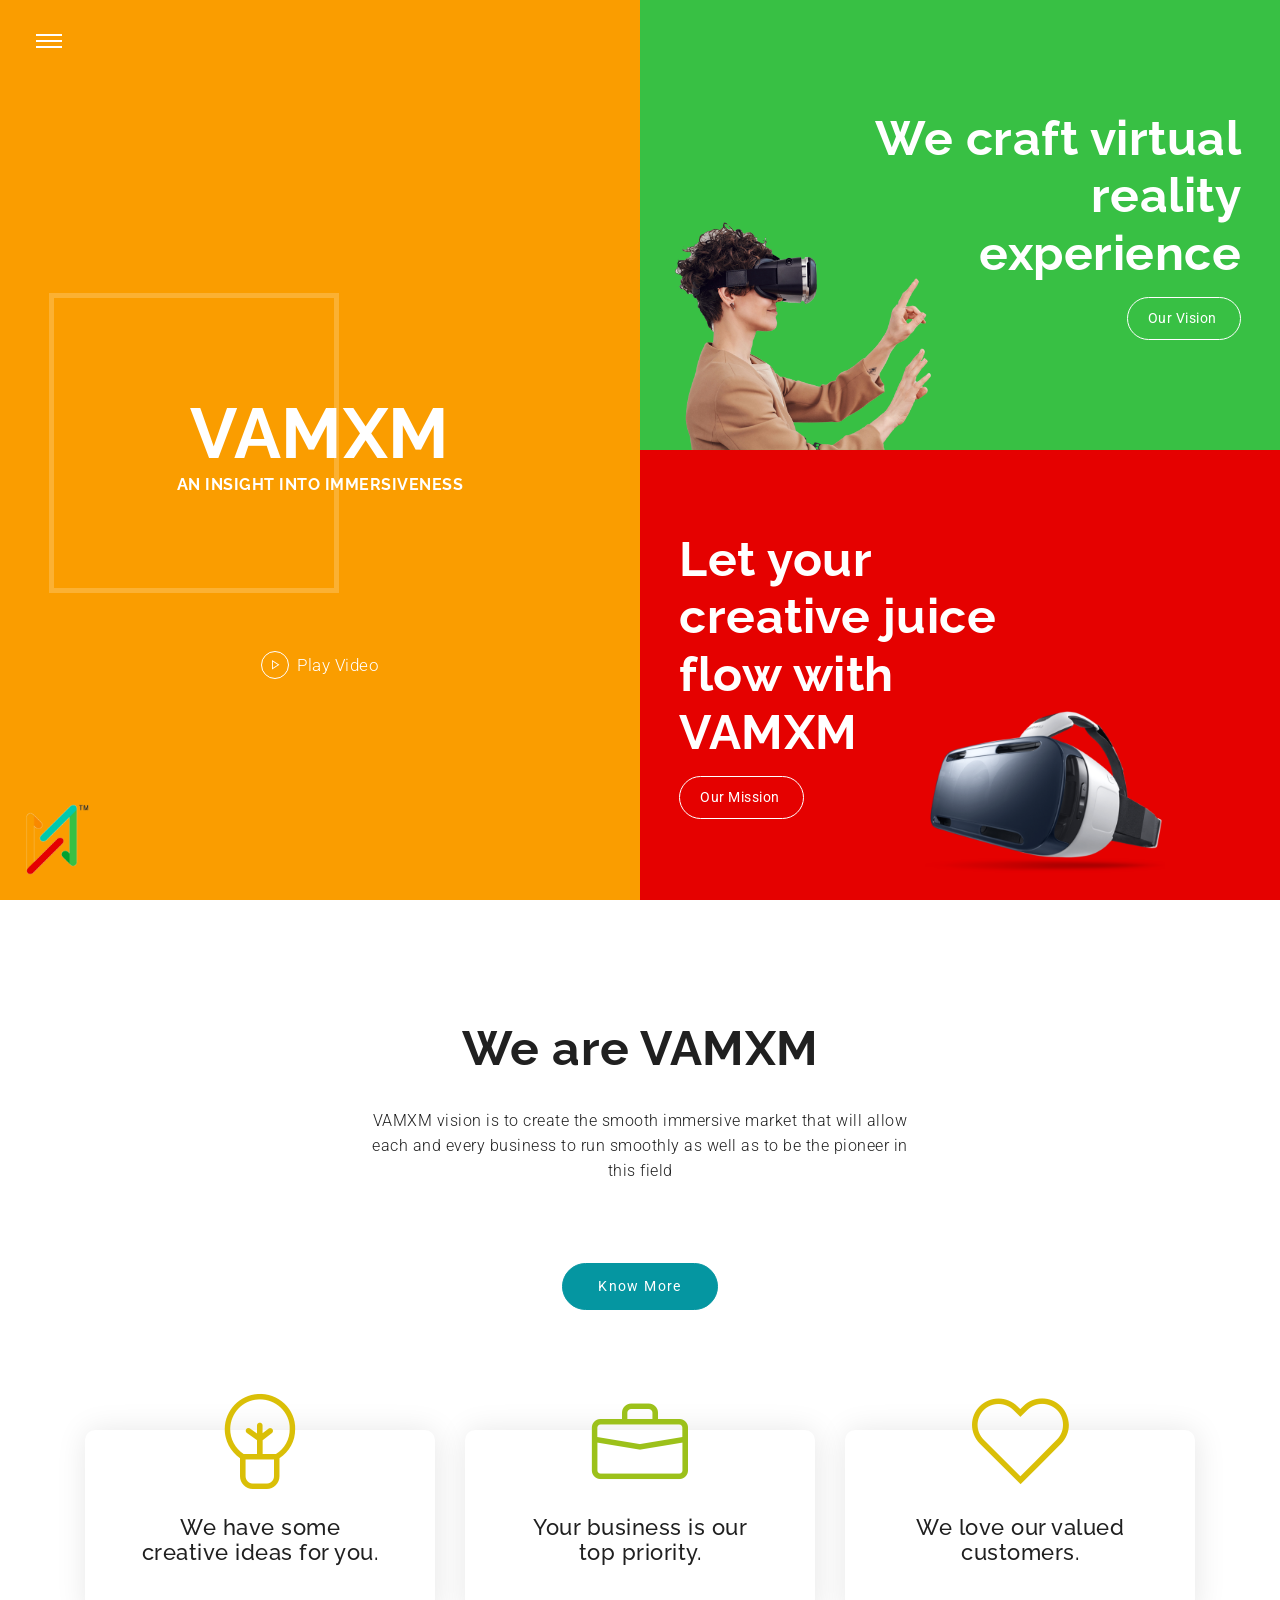
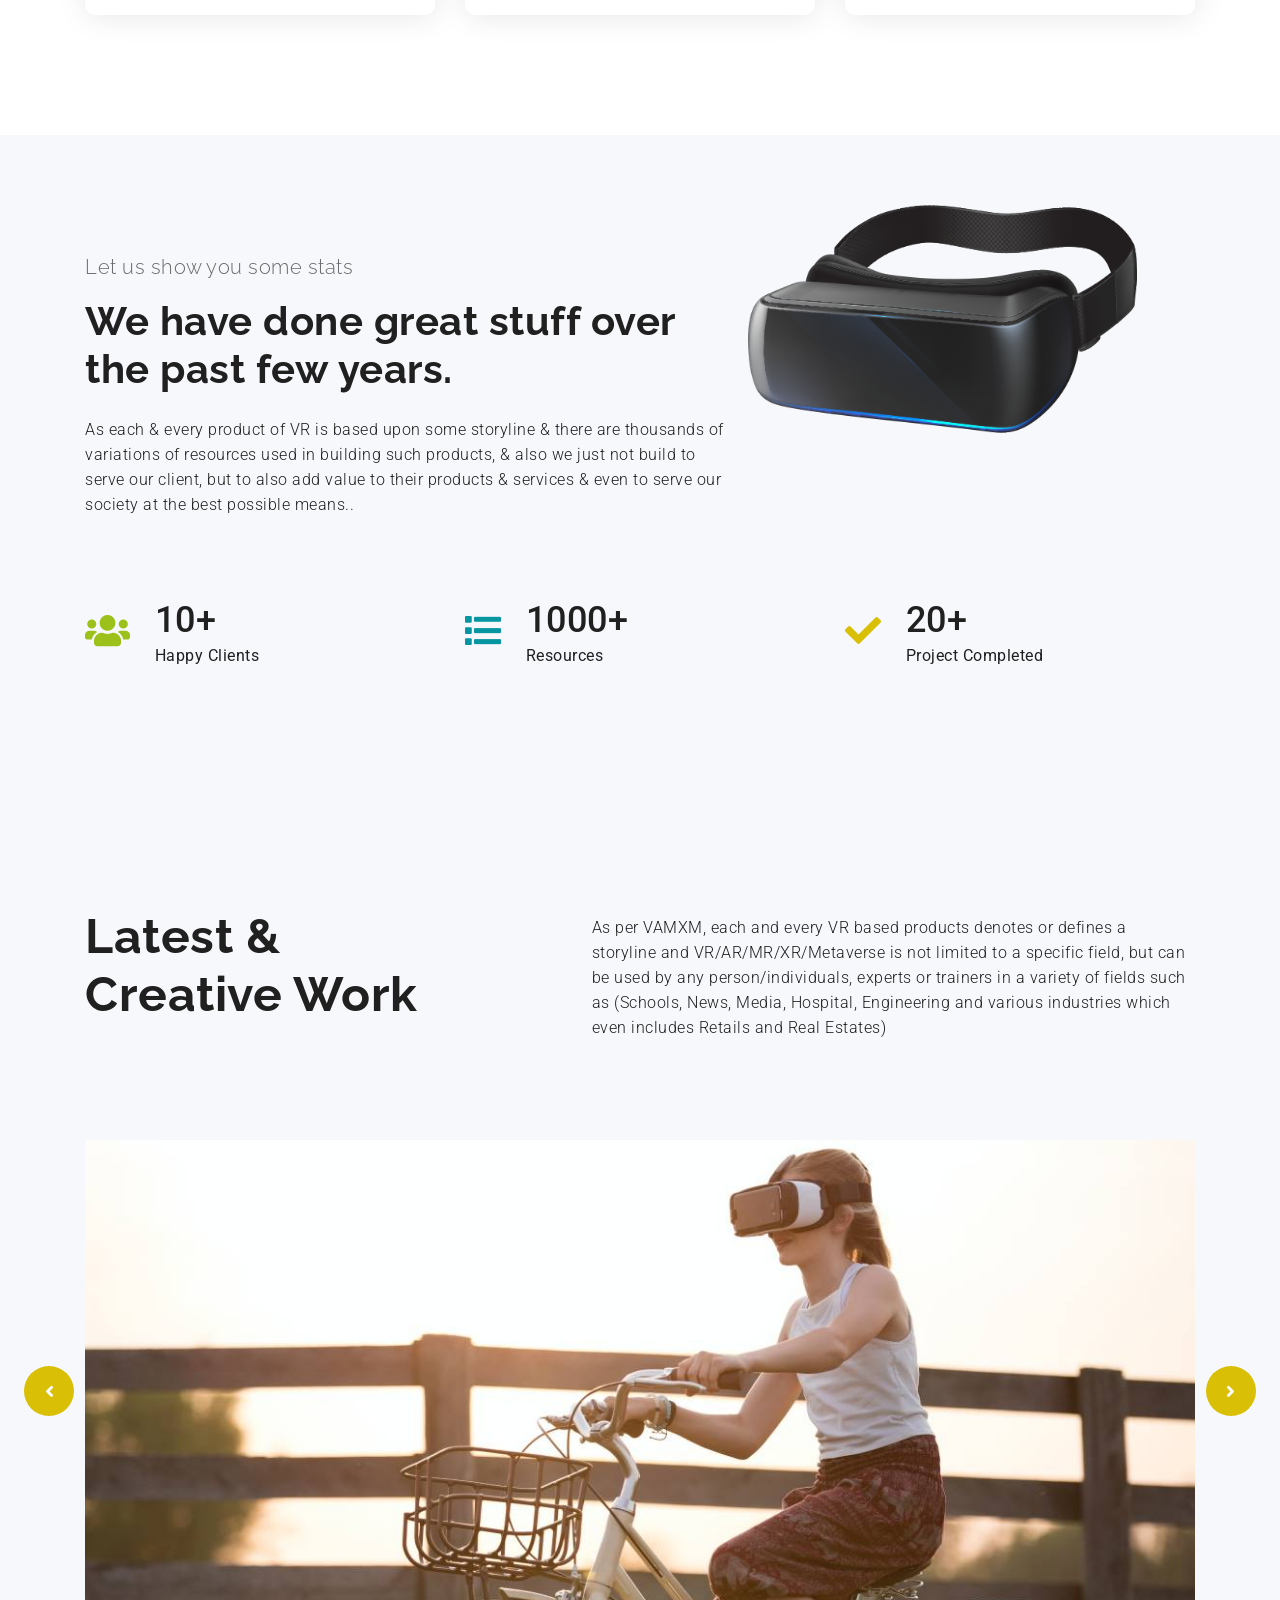
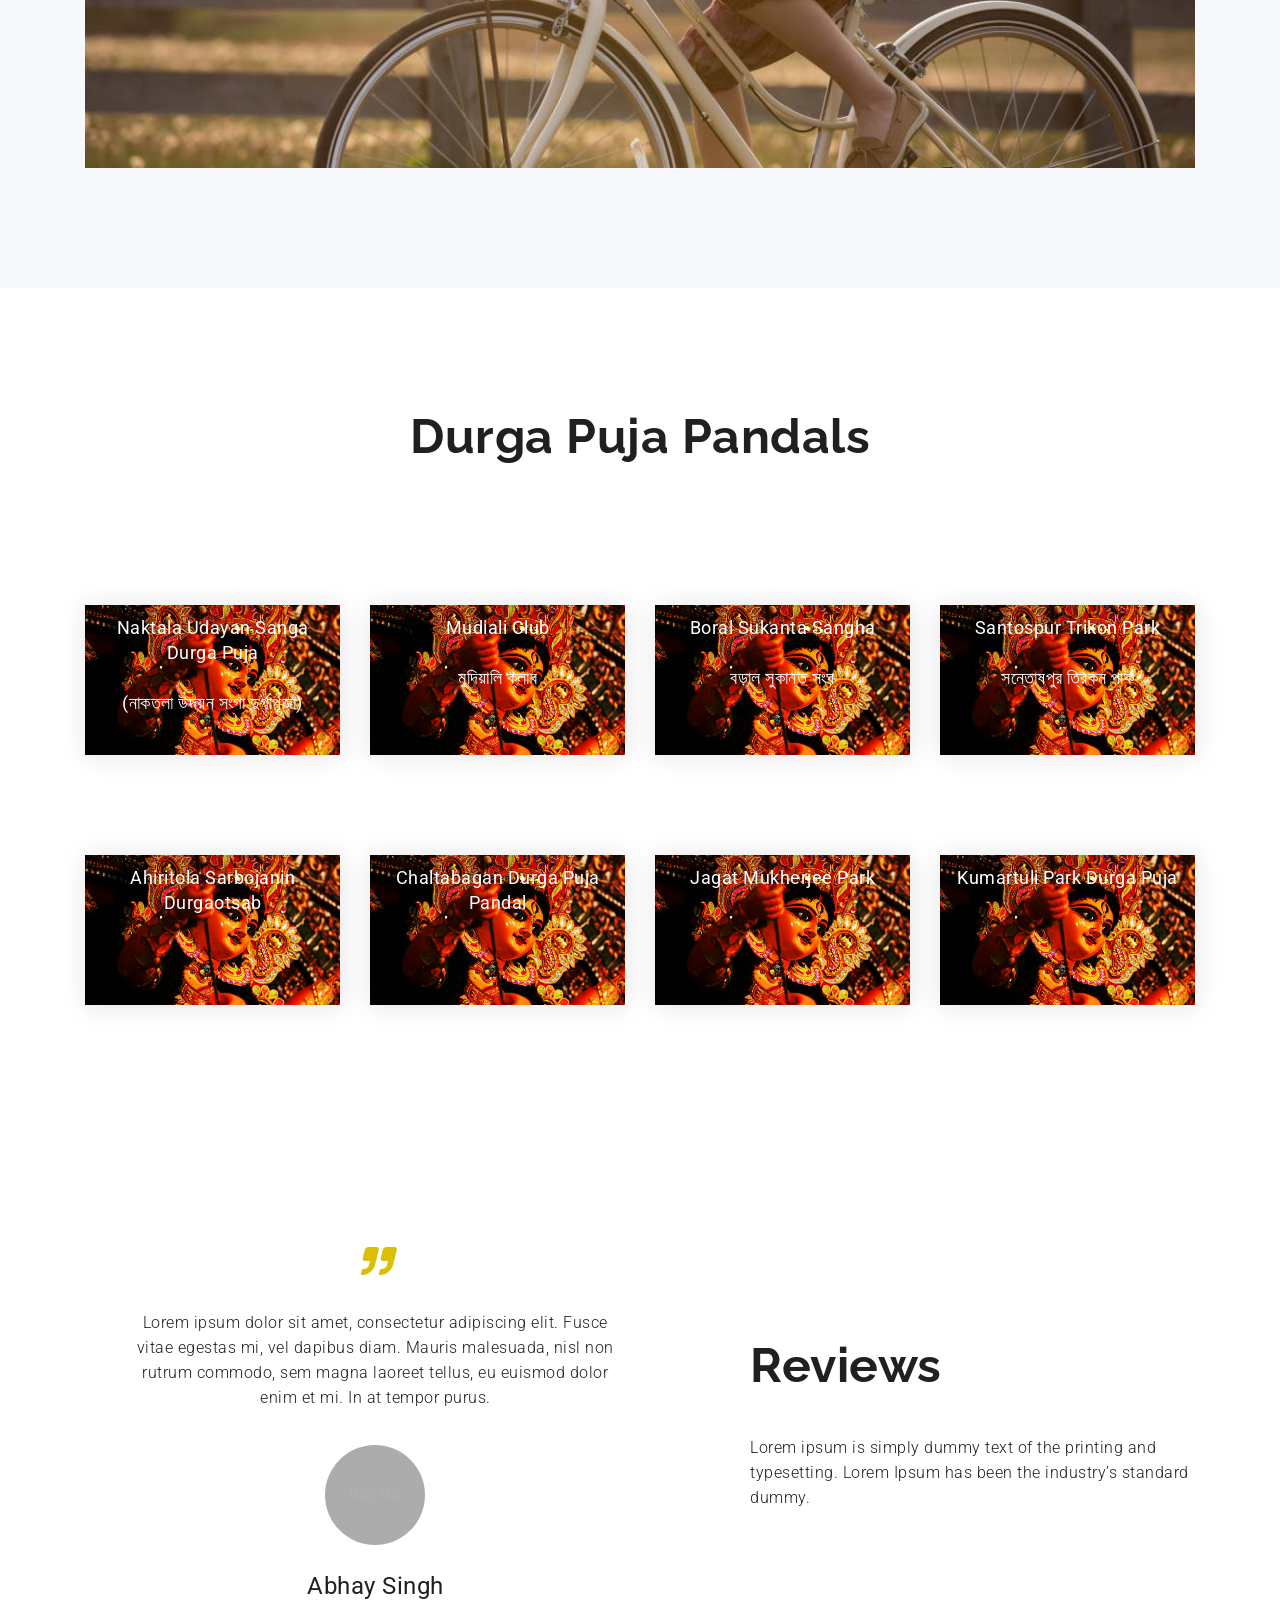
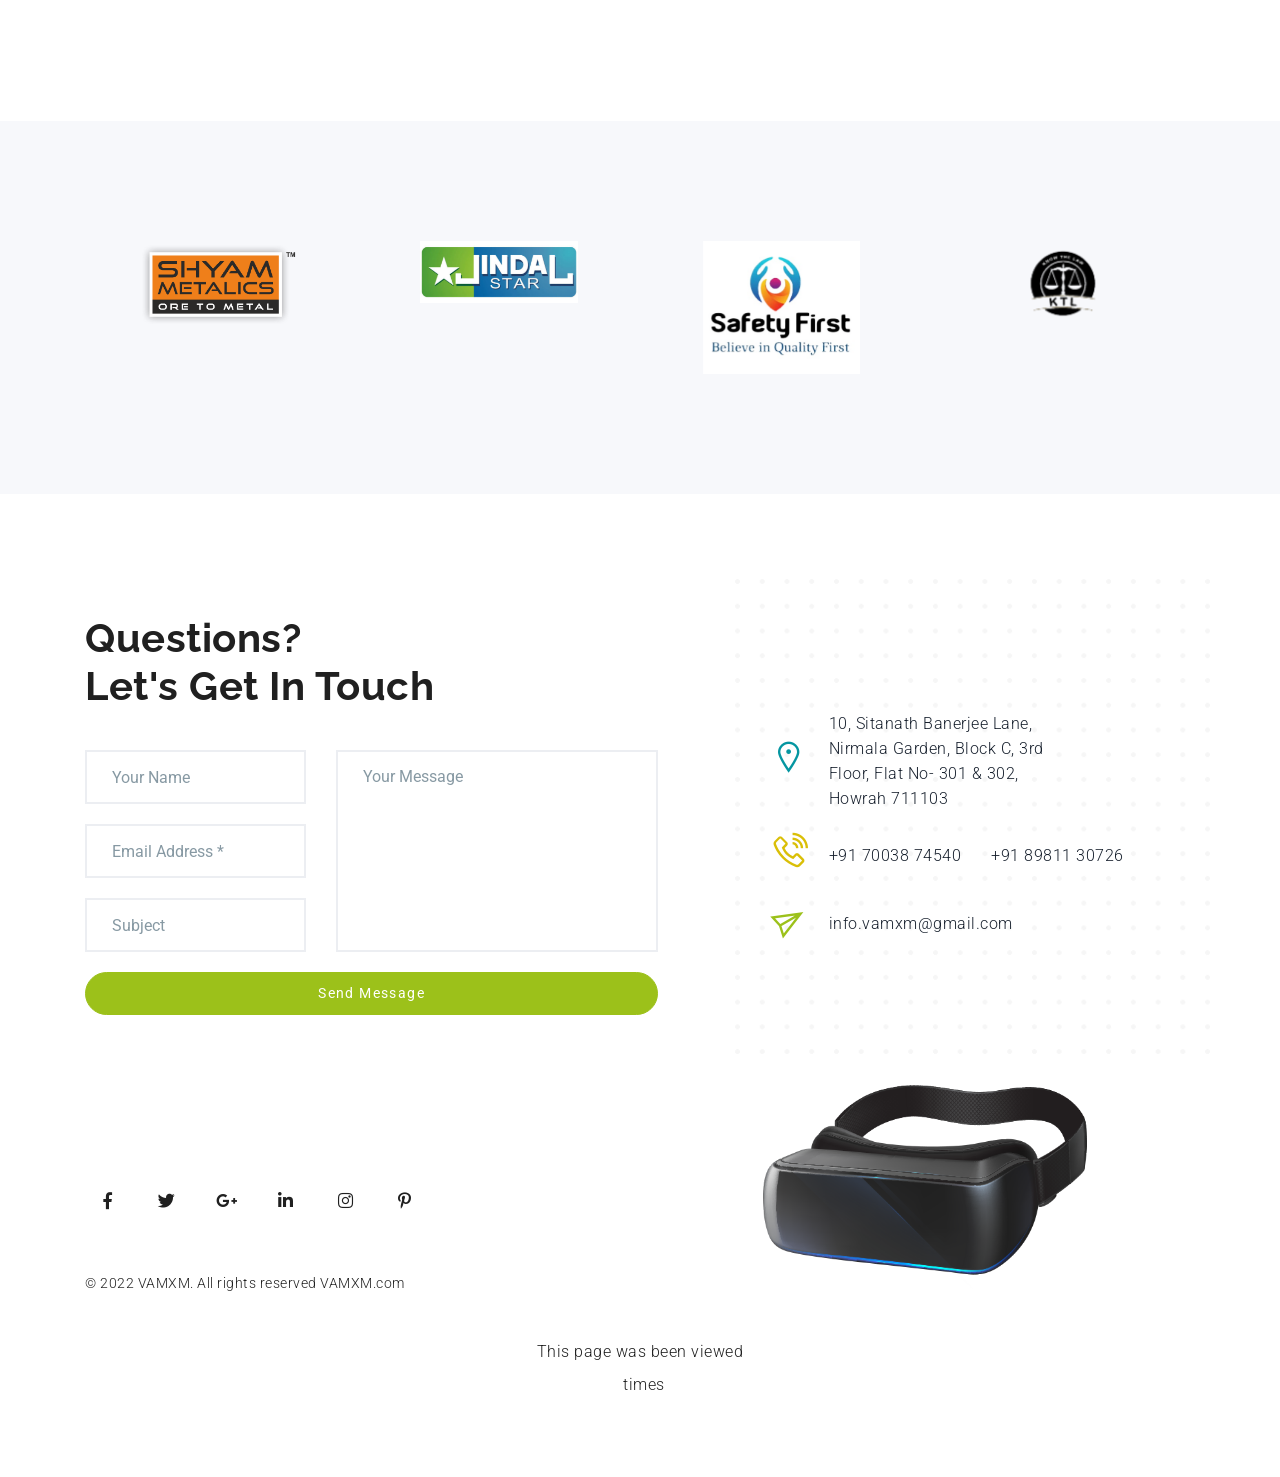
==== commit f40f2f52: "changes" ====
--- a/index.html
+++ b/index.html
@@ -1 +1,757 @@
-<!DOCTYPE html><html lang="en"><head> <meta charset="utf-8"> <meta content="width=device-width, initial-scale=1, shrink-to-fit=no" name="viewport"> <meta name="author" content="VR Industry"> <meta name="description" content="Design Agency is a highly creative, modern, visually stunning and Bootstrap responsive multipurpose studio and portfolio HTML5 template with 8 ready home page demos."> <meta name="keywords" content="Design Agency, modern, clean, bootstrap responsive, html5, css3, portfolio, blog, studio, templates, multipurpose, one page, corporate, start-up, studio, branding, designer, freelancer, carousel, parallax, photography, studio, masonry, grid, faq"> <title>VAMXM</title> <link href="" rel="icon"> <link href="vendor/css/bundle.min.css" rel="stylesheet"> <link href="assets/css/line-awesome.min.css" rel="stylesheet"> <link href="vendor/css/revolution-settings.min.css" rel="stylesheet"> <link href="vendor/css/jquery.fancybox.min.css" rel="stylesheet"> <link href="vendor/css/owl.carousel.min.css" rel="stylesheet"> <link href="vendor/css/cubeportfolio.min.css" rel="stylesheet"> <link href="vendor/css/LineIcons.min.css" rel="stylesheet"> <link href="assets/css/slick.css" rel="stylesheet"> <link href="assets/css/slick-theme.css" rel="stylesheet"> <link href="vendor/css/wow.css" rel="stylesheet"> <link href="assets/css/blog.css" rel="stylesheet"> <link href="assets/css/style.css" rel="stylesheet"></head><body data-spy="scroll" data-target=".navbar" data-offset="90"><div class="preloader"> <div class="dot-container"> <div class="dot dot-1"></div><div class="dot dot-2"></div><div class="dot dot-3"></div></div><svg xmlns="http://www.w3.org/2000/svg" version="1.1"> <defs> <filter id="goo"> <feGaussianBlur in="SourceGraphic" stdDeviation="10" result="blur"/> <feColorMatrix in="blur" mode="matrix" values="1 0 0 0 0 0 1 0 0 0 0 0 1 0 0 0 0 0 21 -7"/> </filter> </defs> </svg></div><header id="home" class="cursor-light"> <div class="inner-header nav-icon no-shadow"> <a href="javascript:void(0)" class="sidemenu_btn link" id="sidemenu_toggle"> <span></span> <span></span> <span></span> </a> <a class="navbar-brand link" href="index-assets.html"> <img src="assets/img/vamxmlogo.png" class="logo" alt="logo"> </a> </div><div class="side-menu hidden side-menu-opacity"> <div class="bg-overlay"></div><div class="inner-wrapper"> <span class="btn-close" id="btn_sideNavClose"><i></i><i></i></span> <div class="container"> <div class="row w-100 side-menu-inner-content"> <div class="col-12 d-flex justify-content-center align-items-center"> <a href="index.html" class="navbar-brand"><img src="assets/img/logo.png" alt="logo"></a> </div><div class="col-12 col-lg-8"> <nav class="side-nav w-100"> <ul class="navbar-nav"> <li class="nav-item"> <a class="nav-link scroll" href="#home">Home</a> </li><li class="nav-item"> <a class="nav-link scroll" href="#feature-sec">About</a> </li><li class="nav-item"> <a class="nav-link scroll" href="#portfolio-sec">Work</a> </li><li class="nav-item"> <a class="nav-link scroll" href="#durga-puja">Durga Puja</a> </li><li class="nav-item"> <a class="nav-link scroll" href="#contact-sec">Contact</a> </li></ul> </nav> </div><div class="col-12 col-lg-4 d-flex align-items-center"> <div class="side-footer text-white w-100"> <div class="menu-company-details"> <span>+91 70038 74540</span> <span>+91 89811 30726</span> <span>contact@vamxm.com</span> </div><ul class="social-icons-simple"> <li><a class="facebook-text-hvr" href="javascript:void(0)"><i class="fab fa-facebook-f"></i> </a> </li><li><a class="twitter-text-hvr" href="javascript:void(0)"><i class="fab fa-twitter"></i> </a> </li><li><a class="youtube-text-hvr" href="javascript:void(0)"><i class="fab fa-youtube"></i> </a> </li><li><a class="instagram-text-hvr" href="javascript:void(0)"><i class="fab fa-instagram"></i> </a> </li></ul> <p class="text-white">&copy; 2022 VAMXM. All rights reserved</p></div></div></div></div></div></div><a id="close_side_menu" href="javascript:void(0);"></a></header><section class="banner-slider position-relative cursor-light" id="banner-slider"> <div class="row banner-slider-row no-gutters"> <div class="col-12 col-lg-6 bg-blue banner-left-area d-flex justify-content-center align-items-center wow slideInLeft" data-wow-delay=".8s"> <div class="left-banner"> <div class="container"> <div class="detail-text"> <div class="inner-content position-relative text-center" data-depth="0.05"> <h4 class="heading">VAMXM<span style="font-size: 16px;">AN INSIGHT INTO IMMERSIVENESS</span></h4> <div class="main-ring"><div class="slider-ring"></div></div></div></div><a href="https://vimeo.com/147165762" data-fancybox="" class="slider-play-btn link"><span><i class="las la-play"></i></span> Play Video</a> </div></div><div class="slider-object1"><img src="assets/img/slider-object1.png"></div><div class="slider-object2"><img src="assets/img/slider-object2.png"></div></div><div class="col-12 col-lg-6 banner-right-area wow slideInRight" data-wow-delay=".8s"> <div class="row no-gutters"> <div class="col-12 bg-yellow height-50 d-flex align-items-center slider-right-box"> <div class="container-fluid"> <div class="detail-text text-right ml-auto mr-4"> <h4 class="heading">We craft virtual reality experience</h4> <a data-toggle="modal" data-target="#vision" class="btn white-trans-btn rounded-pill white-trans-btn-yellow-hvr">Our Vision <span></span><span></span><span></span><span></span> </a> </div></div><div class="img-object wow slideInUp" data-wow-delay="1.8s"> <img src="assets/img/slider-object3.png"> </div></div><div class="col-12 bg-green height-50 d-flex align-items-center slider-right-box"> <div class="container-fluid"> <div class="detail-text text-left mr-auto ml-4"> <h4 class="heading">Let your creative juice flow with VAMXM</h4> <a data-toggle="modal" data-target="#mission" class="btn white-trans-btn rounded-pill white-trans-btn-green-hvr">Our Mission <span></span><span></span><span></span><span></span> </a> </div></div><div class="img-object right wow slideInRight" data-wow-delay="1.8s"> <img width="75%" src="assets/img/slider-object4.png"> </div></div></div></div></div></section><section id="feature-sec" class="feature-sec padding-top padding-bottom"> <div class="container"> <div class="row"> <div class="col-lg-6 offset-lg-3 col-md-8 offset-md-2 col-sm-12 text-center"> <div class="text"> <div class="home-text text-black"> <h4 class="heading">We are VAMXM</h4> <p class="text">VAMXM vision is to create the smooth immersive market that will allow each and every business to run smoothly as well as to be the pioneer in this field</p></div></div></div></div><div class="row"> <div class="col-12 padding-top-half text-center"> <a data-toggle="modal" data-target="#exampleModal" href="#" class="btn blue-btn btn-hvr btn-hvr-yellow rounded-pill">Know More <span></span><span></span><span></span><span></span> </a> </div></div><div class="row padding-top features-cards"> <div class="col-12 col-lg-4"> <div class="card box text-center"> <div class="feature-icon text-center"> <i class="lni lni-bulb"></i> </div><div class="card-body"> <p class="card-text sub-heading text-black">We have some creative ideas for you.</p></div></div></div><div class="col-12 col-lg-4"> <div class="card box text-center"> <div class="feature-icon text-center"> <i class="lni lni-briefcase color-green"></i> </div><div class="card-body"> <p class="card-text sub-heading text-black">Your business is our top priority.</p></div></div></div><div class="col-12 col-lg-4"> <div class="card box text-center"> <div class="feature-icon text-center"> <i class="lni lni-heart"></i> </div><div class="card-body"> <p class="card-text sub-heading text-black">We love our valued customers.</p></div></div></div></div></div></section><section id="stats" class="stats bg-light-gray padding-top padding-bottom"> <div class="container"> <div class="row m-0"> <div class="col-12 col-md-10 offset-md-1 col-lg-7 offset-lg-0 text-left p-0 text-center text-lg-left"> <div class="stats-text wow slideInLeft"> <div class="home-text text-black"> <span class="sub-heading">Let us show you some stats</span> <h4 class="heading mt-3 mb-4">We have done great stuff over the past few years.</h4> <p class="text mb-3">There are many variations of passages of Lorem Ipsum available, but the majority have suffered alteration in some form, by injected .</p></div></div></div><div class="col-12 col-lg-5 d-flex justify-content-end"> <div class="plant-img"> <img src="assets/img/promo-vr.png" class="wow slideInRight" alt="img" data-wow-delay=".5s"> </div></div></div><div class="row padding-top-half"> <div class="col-12"> <div class="row"> <div class="col-12 col-md-4 wow fadeInUp"> <div class="stats-box d-flex"> <div class="stats-icon"> <i class="fas fa-users color-green"></i> </div><div class="stats-box-text ml-4"> <h1 class="numbering">10+</h1> <p class="stat-sub-heading">Happy Clients</p></div></div></div><div class="col-12 col-md-4 mt-4 mt-md-0 wow fadeInUp" data-wow-delay=".2"> <div class="stats-box d-flex"> <div class="stats-icon"> <i class="fas fa-list color-blue"></i> </div><div class="stats-box-text ml-4"> <h1 class="numbering">1000+</h1> <p class="stat-sub-heading">Resources</p></div></div></div><div class="col-12 col-md-4 mt-4 mt-md-0 wow fadeInUp" data-wow-delay=".4"> <div class="stats-box d-flex"> <div class="stats-icon"> <i class="fas fa-check color-yellow"></i> </div><div class="stats-box-text ml-4"> <h1 class="numbering">20+</h1> <p class="stat-sub-heading">Project Completed</p></div></div></div></div></div></div></div></section><section id="team" class="team padding-top padding-bottom"> <div class="container"> <div class="row"> <div class="col-12 col-md-10 col-lg-6 offset-lg-3 offset-md-1 text-center"> <div class="team-text text-black"> <h1 class="main-heading mb-4">Our Work</h1> </div></div></div><div class="row padding-top-half"> <div class="col-12"> <div id="team-carousal" class="owl-carousel owl-theme team-owl mt-100 text-center"> <div class="item"> <a href="http://vamxm.com/shah_residence/" target="_blank" rel="noopener noreferrer"> <div class="team-img"> <img src="assets/img/shah.jpg" alt="img"> </div><div class="team-tittle text-left mt-3 mb-3"> <div class="name-img"> <img src="assets/img/team-bg1.png" alt="img"> <img src="assets/img/team-bg-hvr.png" class="black-img" alt="img"> <h3 style="font-size: 16px;" class="name mb-0">Shah Residence</h3> </div></div></a> </div><div class="item"> <a href="http://vamxm.com/shah_residence/" target="_blank" rel="noopener noreferrer"> <div class="team-img"> <img src="assets/img/shah.jpg" alt="img"> </div><div class="team-tittle text-left mt-3 mb-3"> <div class="name-img"> <img src="assets/img/team-bg1.png" alt="img"> <img src="assets/img/team-bg-hvr.png" class="black-img" alt="img"> <h3 style="font-size: 16px;" class="name mb-0">Test</h3> </div></div></a> </div><div class="item"> <a href="http://vamxm.com/shah_residence/" target="_blank" rel="noopener noreferrer"> <div class="team-img"> <img src="assets/img/shah.jpg" alt="img"> </div><div class="team-tittle text-left mt-3 mb-3"> <div class="name-img"> <img src="assets/img/team-bg1.png" alt="img"> <img src="assets/img/team-bg-hvr.png" class="black-img" alt="img"> <h3 style="font-size: 16px;" class="name mb-0">Test</h3> </div></div></a> </div></div></div></div></div></section><section class="portfolio-sec padding-top padding-bottom bg-light-gray" id="portfolio-sec"> <div class="container"> <div class="row portfolio-heading-area text-center text-lg-left"> <div class="col-6 col-md-10 offset-md-1 col-lg-5 offset-lg-0"> <h4 class="heading wow fadeInLeft">Latest & <span>Creative Work</span></h4> </div><div class="col-12 col-md-10 offset-md-1 col-lg-7 offset-lg-0"> <p class="text wow fadeInRight"> As per VAMXM, each and every VR based products denotes or defines a storyline and VR/AR/MR/XR/Metaverse is not limited to a specific field, but can be used by any person/individuals, experts or trainers in a variety of fields such as (Schools, News, Media, Hospital, Engineering and various industries which even includes Retails and Real Estates) </p></div></div><div class="row position-relative"> <div class="col-12"> <div class="portfolio-carousel owl-carousel owl-item"> <div class="item"> <div class="portfolio-image"> <img src="assets/img/p1.jpg"> </div><div class="row no-gutters portfolio-footer padding-top"> <div class="col-4 col-lg-4 d-flex justify-content-center justify-content-lg-end"> <div class="portfolio-mini-detail"> <h4 class="portfolio-mini-heading">Test</h4> <p class="text">Client</p></div></div><div class="col-4 col-lg-4 d-flex justify-content-center"> <div class="portfolio-mini-detail"> <h4 class="portfolio-mini-heading">Aug 2022</h4> <p class="text">Date</p></div></div><div class="col-4 col-lg-4 d-flex justify-content-center justify-content-lg-start"> <div class="portfolio-mini-detail"> <h4 class="portfolio-mini-heading">VR Design</h4> <p class="text">Services</p></div></div></div></div><div class="item"> <div class="portfolio-image"> <img src="assets/img/p2.jpg"> </div><div class="row no-gutters portfolio-footer padding-top"> <div class="col-4 col-lg-4 d-flex justify-content-center justify-content-lg-end"> <div class="portfolio-mini-detail"> <h4 class="portfolio-mini-heading">Test</h4> <p class="text">Client</p></div></div><div class="col-4 col-lg-4 d-flex justify-content-center"> <div class="portfolio-mini-detail"> <h4 class="portfolio-mini-heading">Aug 2022</h4> <p class="text">Date</p></div></div><div class="col-4 col-lg-4 d-flex justify-content-center justify-content-lg-start"> <div class="portfolio-mini-detail"> <h4 class="portfolio-mini-heading">AR Design</h4> <p class="text">Services</p></div></div></div></div><div class="item"> <div class="portfolio-image"> <img src="assets/img/p3.jpg"> </div><div class="row no-gutters portfolio-footer padding-top"> <div class="col-4 col-lg-4 d-flex justify-content-center justify-content-lg-end"> <div class="portfolio-mini-detail"> <h4 class="portfolio-mini-heading">Test</h4> <p class="text">Client</p></div></div><div class="col-4 col-lg-4 d-flex justify-content-center"> <div class="portfolio-mini-detail"> <h4 class="portfolio-mini-heading">June 2022</h4> <p class="text">Date</p></div></div><div class="col-4 col-lg-4 d-flex justify-content-center justify-content-lg-start"> <div class="portfolio-mini-detail"> <h4 class="portfolio-mini-heading">MR Design</h4> <p class="text">Services</p></div></div></div></div></div></div><a class="portfolio-links" id="portfolio-arr-left"><i class="fas fa-angle-left"></i> </a> <a class="portfolio-links" id="portfolio-arr-right"><i class="fas fa-angle-right"></i> </a> </div></div></section><section class="pricing-sec padding-top padding-bottom" id="durga-puja"> <div class="container"> <div class="row"> <div class="col-12 col-md-10 offset-md-1 pricing-heading-area text-center"> <h4 class="heading">Durga Puja Pandals</h4> <p class="text"> </p></div></div><div class="row pricing-cards"> <div class="col-12 col-md-6 col-lg-3 pricing-card"> <div class="pricing-box wow fadeInUp"> <div class="pricing-box-header position-relative"> <div class="pricing-header-overlay"></div><div class="header-content"> <p class="sub-text">College Square</p></div></div></div></div><div class="col-12 col-md-6 col-lg-3 pricing-card"> <div class="pricing-box wow fadeInUp" data-wow-delay=".3s"> <div class="pricing-box-header position-relative"> <div class="pricing-header-overlay"></div><div class="header-content"> <p class="sub-text">Bagbazar</p></div></div></div></div><div class="col-12 col-md-6 col-lg-3 pricing-card"> <div class="pricing-box wow fadeInUp" data-wow-delay=".5s"> <div class="pricing-box-header position-relative"> <div class="pricing-header-overlay"></div><div class="header-content"> <p class="sub-text">Hindustan Park</p></div></div></div></div><div class="col-12 col-md-6 col-lg-3 pricing-card active"> <div class="pricing-box wow fadeInUp" data-wow-delay=".7s"> <div class="pricing-box-header position-relative"> <div class="pricing-header-overlay"></div><div class="header-content"> <p class="sub-text">Hindustan Club</p></div></div></div></div></div><div class="row pricing-cards"> <div class="col-12 col-md-6 col-lg-3 pricing-card"> <div class="pricing-box wow fadeInUp"> <div class="pricing-box-header position-relative"> <div class="pricing-header-overlay"></div><div class="header-content"> <p class="sub-text">Ballygunge</p></div></div></div></div><div class="col-12 col-md-6 col-lg-3 pricing-card"> <div class="pricing-box wow fadeInUp" data-wow-delay=".3s"> <div class="pricing-box-header position-relative"> <div class="pricing-header-overlay"></div><div class="header-content"> <p class="sub-text">Deshapriya Park</p></div></div></div></div><div class="col-12 col-md-6 col-lg-3 pricing-card"> <div class="pricing-box wow fadeInUp" data-wow-delay=".5s"> <div class="pricing-box-header position-relative"> <div class="pricing-header-overlay"></div><div class="header-content"> <p class="sub-text">Kumartuli Park</p></div></div></div></div><div class="col-12 col-md-6 col-lg-3 pricing-card active"> <div class="pricing-box wow fadeInUp" data-wow-delay=".7s"> <div class="pricing-box-header position-relative"> <div class="pricing-header-overlay"></div><div class="header-content"> <p class="sub-text">Ahiritola</p></div></div></div></div></div></div></section><div class="testimonial-sec padding-top padding-bottom position-relative" id="testimonial-sec"> <div class="container"> <div class="testimonial-area"> <div class="row"> <div class="col-12 col-md-8 offset-md-2 col-lg-6 offset-lg-0 order-2 order-lg-1"> <div class="testimonial-carousel wow fadeInRight"> <div class="testimonial-box owl-carousel owl-theme"> <div class="item text-center"> <div class="icon-holder"> <i class="fas fa-quote-right"></i> </div><p class="text"> Lorem ipsum dolor sit amet, consectetur adipiscing elit. Fusce vitae egestas mi, vel dapibus diam. Mauris malesuada, nisl non rutrum commodo, sem magna laoreet tellus, eu euismod dolor enim et mi. In at tempor purus. </p><div class="img-holder"> <img src="assets/img/test1.jpg"> </div><h4 class="user-name">Abhay Singh</h4> </div><div class="item text-center"> <div class="icon-holder"> <i class="fas fa-quote-right"></i> </div><p class="text"> Lorem ipsum dolor sit amet, consectetur adipiscing elit. Fusce vitae egestas mi, vel dapibus diam. Mauris malesuada, nisl non rutrum commodo, sem magna laoreet tellus, eu euismod dolor enim et mi. In at tempor purus. </p><div class="img-holder"> <img src="assets/img/test2.jpg"> </div><h4 class="user-name">Manish Mandal</h4> </div></div></div></div><div class="col-12 col-md-10 offset-md-1 col-lg-5 offset-lg-0 order-1 order-lg-2 offset-lg-1 d-flex justify-content-center align-items-center text-center text-lg-left"> <div class="testimonial-details wow fadeInLeft"> <h4 class="heading">Happy <span>Customers</span></h4> <p class="text"> Lorem ipsum is simply dummy text of the printing and typesetting. Lorem Ipsum has been the industry’s standard dummy. </p></div></div></div></div></div></div><div class="sponser-sec padding-top padding-bottom bg-light-gray" id="sponser-sec"> <div class="container"> <div class="row"> <div class="col-12"> <div class="sponser-tags owl-carousel owl-theme"> <div class="item"> <img src="assets/img/brand1.png"> </div><div class="item"> <img src="assets/img/brand2.png"> </div><div class="item"> <img src="assets/img/brand3.png"> </div><div class="item"> <img src="assets/img/brand4.png"> </div><div class="item"> <img src="assets/img/brand5.png"> </div><div class="item"> <img src="assets/img/brand6.png"> </div></div></div></div></div></div><section class="contact-sec padding-top padding-bottom" id="contact-sec"> <div class="container"> <div class="row"> <div class="col-12 col-lg-7 wow fadeInLeft"> <h4 class="heading text-center text-lg-left">Questions? <span>Let's Get In Touch</span></h4> <form class="row contact-form" id="contact-form-data"> <div class="col-sm-12" id="result"></div><div class="col-12 col-md-5"> <input type="text" name="userName" placeholder="Your Name" class="form-control"> <input type="email" name="userEmail" placeholder="Email Address *" class="form-control"> <input type="text" name="userSubject" placeholder="Subject" class="form-control"> </div><div class="col-12 col-md-7"> <textarea class="form-control" name="userMessage" rows="6">Your Message</textarea> </div><div class="col-12"> <a href="javascript:void(0);" class="btn green-btn btn-hvr btn-hvr-blue rounded-pill w-100 contact_btn"><i class="fa fa-spinner fa-spin mr-2 d-none" aria-hidden="true"></i>Send Message <span></span><span></span><span></span><span></span><span></span> </a> </div></form> </div><div class="col-12 col-lg-5 text-center text-lg-left position-relative d-flex align-items-center"> <div class="contact-details wow fadeInRight"> <ul> <li><i class="las la-map-marker addr color-blue"></i>123 Test address Kolkata - 700002 </li><li><i class="las la-phone-volume phone color-yellow"></i> <span>+91 70038 74540</span> <span>+91 89811 30726</span> </li><li><i class="las la-paper-plane email color-green"></i>contact@vamxm.com</li></ul> </div><img src="assets/img/contact-background.png" class="contact-background" alt="contact"> </div></div></div></section><div class="modal fade" id="exampleModal" tabindex="-1" role="dialog" aria-labelledby="exampleModalLabel" aria-hidden="true"> <div class="modal-dialog" role="document"> <div class="modal-content"> <div class="modal-header"> <h5 class="modal-title" id="exampleModalLabel">About</h5> <button type="button" class="close" data-dismiss="modal" aria-label="Close"> <span aria-hidden="true">&times;</span> </button> </div><div class="modal-body"> <p>VAMXM is a Start-Up that focuses on an Emerging Technologies (VR,AR,MR,XR and Metaverse) based organisation. VAMXM is committed to transforming, developing, building and achieving VR based immersive products and services, etc, that can be delivered and served globally and which provides exponential level of productivity and a better immersive experience.</p><p>As per VAMXM, each and every VR based products denotes or defines a storyline and VR/AR/MR/XR/Metaverse is not limited to a specific field, but can be used by any person/individuals, experts or trainers in a variety of fields such as (Schools, News, Media, Hospital, Engineering and various industries which even includes Retails and Real Estates).</p><p>As VR/AR is the new era technology with a multifaceted improve and to maximise. VAMXM aims to enhance and maximize the value that would be delivered to its clients as well as to guide them to the best immersive options.</p><p>VAMXM vision is to create the smooth immersive market that will allow each and every business to run smoothly as well as to be the pioneer in this field.</p><p>We at VAMXM, will be dealing with the VR products which includes VR Walkthrough, VR Tourism, VR Training (for the creation of future entrepreneurs), VR Advertisements ( which will be the most cost effective and futuristic way of digital advertisement), and many other products.</p><p>VAMXM has been founded with the goal and passion to ushering the era of immersive technologies. VAMXM USP will be the high quality of services and support that we will provide, which will be among the best in the industry.</p><p>VAMXM commitment to the world is the delivery of high-quality products, one of the best level of services and, and one of the best training programmes, along with immersing you in an Immersive experience. </p></div></div></div></div><div class="modal fade" id="vision" tabindex="-1" role="dialog" aria-labelledby="exampleModalLabel" aria-hidden="true"> <div class="modal-dialog" role="document"> <div class="modal-content"> <div class="modal-header"> <h5 class="modal-title" id="exampleModalLabel">Vision</h5> <button type="button" class="close" data-dismiss="modal" aria-label="Close"> <span aria-hidden="true">&times;</span> </button> </div><div class="modal-body"> <p>VAMXM aims to enhance and maximize the value that would be delivered to its clients as well as to guide them to the best immersive options. As VR/AR is the new era technology with a multifaceted, improve and to maximize the growth of a business. As it will help the business to showcase their products to the clients in NO TIME & in a cost effective manner & even to deliver the best quality of product & service to it’s clients.</p></div></div></div></div><div class="modal fade" id="mission" tabindex="-1" role="dialog" aria-labelledby="exampleModalLabel" aria-hidden="true"> <div class="modal-dialog" role="document"> <div class="modal-content"> <div class="modal-header"> <h5 class="modal-title" id="exampleModalLabel">Mission</h5> <button type="button" class="close" data-dismiss="modal" aria-label="Close"> <span aria-hidden="true">&times;</span> </button> </div><div class="modal-body"> <p>VAMXM vision is to create the smooth immersive market that will allow each and every business to run smoothly as well as to be the pioneer in this field. As VR/AR is the new technology, so our vision is also to make the people ready for the market & to also partner with all other companies working on different technologies to bring the entire solution on a single platform.</p></div></div></div></div><footer class="footer-style-1"> <div class="container"> <div class="row align-items-center"> <div class="col-12 col-lg-6 text-center text-lg-left order-2 order-lg-1"> <div class="footer-social text-center text-lg-left "> <ul class="list-unstyled"> <li><a class="wow fadeInUp" href="javascript:void(0);"><i aria-hidden="true" class="fab fa-facebook-f"></i></a></li><li><a class="wow fadeInDown" href="javascript:void(0);"><i aria-hidden="true" class="fab fa-twitter"></i></a></li><li><a class="wow fadeInUp" href="javascript:void(0);"><i aria-hidden="true" class="fab fa-google-plus-g"></i></a></li><li><a class="wow fadeInDown" href="javascript:void(0);"><i aria-hidden="true" class="fab fa-linkedin-in"></i></a></li><li><a class="wow fadeInUp" href="javascript:void(0);"><i aria-hidden="true" class="fab fa-instagram"></i></a></li><li><a class="wow fadeInDown" href="javascript:void(0);"><i aria-hidden="true" class="fab fa-pinterest-p"></i></a></li></ul> </div><p class="company-about fadeIn mt-3 mt-lg-5">© 2022 VAMXM. All rights reserved <a href="javascript:void(0);">VAMXM.com</a> </p></div><div class="col-12 col-lg-6 text-center order-1 order-lg-2"> <div class="contact-pot"> <img src="assets/img/promo-vr.png" class="wow slideInRight" data-wow-delay=".5" alt="contact-pot"> </div></div></div></div></footer><div class="aimated-cursor"> <div class="cursor"> <div class="cursor-loader"></div></div></div><span class="scroll-top-arrow"><i class="fas fa-angle-up"></i></span><script src="vendor/js/bundle.min.js"></script><script src="vendor/js/jquery.appear.js"></script><script src="vendor/js/jquery.fancybox.min.js"></script><script src="vendor/js/owl.carousel.min.js"></script><script src="vendor/js/parallaxie.min.js"></script><script src="vendor/js/wow.min.js"></script><script src="vendor/js/jquery.cubeportfolio.min.js"></script><script src="vendor/js/TweenMax.min.js"></script><script src="assets/js/circle-progress.min.js"></script><script src="vendor/js/contact_us.js"></script><script src="assets/js/script.js"></script></body></html>+<!DOCTYPE html>
+<html lang="en">
+
+<head>
+    <meta charset="utf-8" />
+    <meta content="width=device-width, initial-scale=1, shrink-to-fit=no" name="viewport" />
+    <meta name="author" content="VR Industry" />
+    <meta name="description"
+        content="Design Agency is a highly creative, modern, visually stunning and Bootstrap responsive multipurpose studio and portfolio HTML5 template with 8 ready home page demos." />
+    <meta name="keywords"
+        content="Design Agency, modern, clean, bootstrap responsive, html5, css3, portfolio, blog, studio, templates, multipurpose, one page, corporate, start-up, studio, branding, designer, freelancer, carousel, parallax, photography, studio, masonry, grid, faq" />
+    <title>VAMXM</title>
+    <link href="" rel="icon" />
+    <link href="vendor/css/bundle.min.css" rel="stylesheet" />
+    <link href="assets/css/line-awesome.min.css" rel="stylesheet" />
+    <link href="vendor/css/revolution-settings.min.css" rel="stylesheet" />
+    <link href="vendor/css/jquery.fancybox.min.css" rel="stylesheet" />
+    <link href="vendor/css/owl.carousel.min.css" rel="stylesheet" />
+    <link href="vendor/css/cubeportfolio.min.css" rel="stylesheet" />
+    <link href="vendor/css/LineIcons.min.css" rel="stylesheet" />
+    <link href="assets/css/slick.css" rel="stylesheet" />
+    <link href="assets/css/slick-theme.css" rel="stylesheet" />
+    <link href="vendor/css/wow.css" rel="stylesheet" />
+    <link href="assets/css/blog.css" rel="stylesheet" />
+    <link href="assets/css/style.css" rel="stylesheet" />
+</head>
+
+<body data-spy="scroll" data-target=".navbar" data-offset="90">
+    <div class="preloader">
+        <div class="dot-container">
+            <div class="dot dot-1"></div>
+            <div class="dot dot-2"></div>
+            <div class="dot dot-3"></div>
+        </div>
+        <svg xmlns="http://www.w3.org/2000/svg" version="1.1">
+            <defs>
+                <filter id="goo">
+                    <feGaussianBlur in="SourceGraphic" stdDeviation="10" result="blur" />
+                    <feColorMatrix in="blur" mode="matrix" values="1 0 0 0 0 0 1 0 0 0 0 0 1 0 0 0 0 0 21 -7" />
+                </filter>
+            </defs>
+        </svg>
+    </div>
+    <header id="home" class="cursor-light">
+        <div class="inner-header nav-icon no-shadow">
+            <a href="javascript:void(0)" class="sidemenu_btn link" id="sidemenu_toggle"> <span></span> <span></span>
+                <span></span> </a>
+            <a class="navbar-brand link" href="index-assets.html"> <img src="assets/img/vamxmlogo.png" class="logo"
+                    alt="logo" /> </a>
+        </div>
+        <div class="side-menu hidden side-menu-opacity">
+            <div class="bg-overlay"></div>
+            <div class="inner-wrapper">
+                <span class="btn-close" id="btn_sideNavClose"><i></i><i></i></span>
+                <div class="container">
+                    <div class="row w-100 side-menu-inner-content">
+                        <div class="col-12 d-flex justify-content-center align-items-center">
+                            <a href="index.html" class="navbar-brand"><img src="assets/img/logo.png" alt="logo" /></a>
+                        </div>
+                        <div class="col-12 col-lg-8">
+                            <nav class="side-nav w-100">
+                                <ul class="navbar-nav">
+                                    <li class="nav-item"><a class="nav-link scroll" href="#home">Home</a></li>
+                                    <li class="nav-item"><a class="nav-link scroll" href="#feature-sec">About</a></li>
+                                    <li class="nav-item"><a class="nav-link scroll" href="#portfolio-sec">Work</a></li>
+                                    <li class="nav-item"><a class="nav-link scroll" href="#durga-puja">Durga Puja</a>
+                                    </li>
+                                    <li class="nav-item"><a class="nav-link scroll" href="#contact-sec">Contact</a></li>
+                                </ul>
+                            </nav>
+                        </div>
+                        <div class="col-12 col-lg-4 d-flex align-items-center">
+                            <div class="side-footer text-white w-100">
+                                <div class="menu-company-details"><span>+91 70038 74540</span> <span>+91 89811
+                                        30726</span> <span>contact@vamxm.com</span></div>
+                                <ul class="social-icons-simple">
+                                    <li>
+                                        <a class="facebook-text-hvr" href="javascript:void(0)"><i
+                                                class="fab fa-facebook-f"></i> </a>
+                                    </li>
+                                    <li>
+                                        <a class="twitter-text-hvr" href="javascript:void(0)"><i
+                                                class="fab fa-twitter"></i> </a>
+                                    </li>
+                                    <li>
+                                        <a class="youtube-text-hvr" href="javascript:void(0)"><i
+                                                class="fab fa-youtube"></i> </a>
+                                    </li>
+                                    <li>
+                                        <a class="instagram-text-hvr" href="javascript:void(0)"><i
+                                                class="fab fa-instagram"></i> </a>
+                                    </li>
+                                </ul>
+                                <p class="text-white">&copy; 2022 VAMXM. All rights reserved</p>
+                            </div>
+                        </div>
+                    </div>
+                </div>
+            </div>
+        </div>
+        <a id="close_side_menu" href="javascript:void(0);"></a>
+    </header>
+    <section class="banner-slider position-relative cursor-light" id="banner-slider">
+        <div class="row banner-slider-row no-gutters">
+            <div class="col-12 col-lg-6 bg-orange banner-left-area d-flex justify-content-center align-items-center wow slideInLeft"
+                data-wow-delay=".8s">
+                <div class="left-banner">
+                    <div class="container">
+                        <div class="detail-text">
+                            <div class="inner-content position-relative text-center" data-depth="0.05">
+                                <h4 class="heading">VAMXM<span style="font-size: 16px;">AN INSIGHT INTO
+                                        IMMERSIVENESS</span></h4>
+                                <div class="main-ring">
+                                    <div class="slider-ring"></div>
+                                </div>
+                            </div>
+                        </div>
+                        <a href="https://vimeo.com/147165762" data-fancybox="" class="slider-play-btn link">
+                            <span><i class="las la-play"></i></span> Play Video
+                        </a>
+                    </div>
+                </div>
+                
+            </div>
+            <div class="col-12 col-lg-6 banner-right-area wow slideInRight" data-wow-delay=".8s">
+                <div class="row no-gutters">
+                    <div class="col-12 bg-green height-50 d-flex align-items-center slider-right-box">
+                        <div class="container-fluid">
+                            <div class="detail-text text-right ml-auto mr-4">
+                                <h4 class="heading">We craft virtual reality experience</h4>
+                                <a data-toggle="modal" data-target="#vision"
+                                    class="btn white-trans-btn rounded-pill white-trans-btn-yellow-hvr">Our Vision
+                                    <span></span><span></span><span></span><span></span> </a>
+                            </div>
+                        </div>
+                        <div class="img-object wow slideInUp" data-wow-delay="1.8s"><img
+                                src="assets/img/slider-object3.png" /></div>
+                    </div>
+                    <div class="col-12 bg-red height-50 d-flex align-items-center slider-right-box">
+                        <div class="container-fluid">
+                            <div class="detail-text text-left mr-auto ml-4">
+                                <h4 class="heading">Let your creative juice flow with VAMXM</h4>
+                                <a data-toggle="modal" data-target="#mission"
+                                    class="btn white-trans-btn rounded-pill white-trans-btn-green-hvr">Our Mission
+                                    <span></span><span></span><span></span><span></span> </a>
+                            </div>
+                        </div>
+                        <div class="img-object right wow slideInRight" data-wow-delay="1.8s"><img width="75%"
+                                src="assets/img/slider-object4.png" /></div>
+                    </div>
+                </div>
+            </div>
+        </div>
+    </section>
+    <section id="feature-sec" class="feature-sec padding-top padding-bottom">
+        <div class="container">
+            <div class="row">
+                <div class="col-lg-6 offset-lg-3 col-md-8 offset-md-2 col-sm-12 text-center">
+                    <div class="text">
+                        <div class="home-text text-black">
+                            <h4 class="heading">We are VAMXM</h4>
+                            <p class="text">VAMXM vision is to create the smooth immersive market that will allow each
+                                and every business to run smoothly as well as to be the pioneer in this field</p>
+                        </div>
+                    </div>
+                </div>
+            </div>
+            <div class="row">
+                <div class="col-12 padding-top-half text-center">
+                    <a data-toggle="modal" data-target="#exampleModal" href="#"
+                        class="btn blue-btn btn-hvr btn-hvr-yellow rounded-pill">Know More
+                        <span></span><span></span><span></span><span></span> </a>
+                </div>
+            </div>
+            <div class="row padding-top features-cards">
+                <div class="col-12 col-lg-4">
+                    <div class="card box text-center">
+                        <div class="feature-icon text-center"><i class="lni lni-bulb"></i></div>
+                        <div class="card-body">
+                            <p class="card-text sub-heading text-black">We have some creative ideas for you.</p>
+                        </div>
+                    </div>
+                </div>
+                <div class="col-12 col-lg-4">
+                    <div class="card box text-center">
+                        <div class="feature-icon text-center"><i class="lni lni-briefcase color-green"></i></div>
+                        <div class="card-body">
+                            <p class="card-text sub-heading text-black">Your business is our top priority.</p>
+                        </div>
+                    </div>
+                </div>
+                <div class="col-12 col-lg-4">
+                    <div class="card box text-center">
+                        <div class="feature-icon text-center"><i class="lni lni-heart"></i></div>
+                        <div class="card-body">
+                            <p class="card-text sub-heading text-black">We love our valued customers.</p>
+                        </div>
+                    </div>
+                </div>
+            </div>
+        </div>
+    </section>
+    <section id="stats" class="stats bg-light-gray padding-top padding-bottom">
+        <div class="container">
+            <div class="row m-0">
+                <div class="col-12 col-md-10 offset-md-1 col-lg-7 offset-lg-0 text-left p-0 text-center text-lg-left">
+                    <div class="stats-text wow slideInLeft">
+                        <div class="home-text text-black">
+                            <span class="sub-heading">Let us show you some stats</span>
+                            <h4 class="heading mt-3 mb-4">We have done great stuff over the past few years.</h4>
+                            <p class="text mb-3">As each & every product of VR is based upon some storyline & there are thousands of variations of resources used in building such products, & also we just not build to serve our client, but to also add value to their products & services & even to serve our society at the best possible means..</p>
+                        </div>
+                    </div>
+                </div>
+                <div class="col-12 col-lg-5 d-flex justify-content-end">
+                    <div class="plant-img"><img src="assets/img/promo-vr.png" class="wow slideInRight" alt="img"
+                            data-wow-delay=".5s" /></div>
+                </div>
+            </div>
+            <div class="row padding-top-half">
+                <div class="col-12">
+                    <div class="row">
+                        <div class="col-12 col-md-4 wow fadeInUp">
+                            <div class="stats-box d-flex">
+                                <div class="stats-icon"><i class="fas fa-users color-green"></i></div>
+                                <div class="stats-box-text ml-4">
+                                    <h1 class="numbering">10+</h1>
+                                    <p class="stat-sub-heading">Happy Clients</p>
+                                </div>
+                            </div>
+                        </div>
+                        <div class="col-12 col-md-4 mt-4 mt-md-0 wow fadeInUp" data-wow-delay=".2">
+                            <div class="stats-box d-flex">
+                                <div class="stats-icon"><i class="fas fa-list color-blue"></i></div>
+                                <div class="stats-box-text ml-4">
+                                    <h1 class="numbering">1000+</h1>
+                                    <p class="stat-sub-heading">Resources</p>
+                                </div>
+                            </div>
+                        </div>
+                        <div class="col-12 col-md-4 mt-4 mt-md-0 wow fadeInUp" data-wow-delay=".4">
+                            <div class="stats-box d-flex">
+                                <div class="stats-icon"><i class="fas fa-check color-yellow"></i></div>
+                                <div class="stats-box-text ml-4">
+                                    <h1 class="numbering">20+</h1>
+                                    <p class="stat-sub-heading">Project Completed</p>
+                                </div>
+                            </div>
+                        </div>
+                    </div>
+                </div>
+            </div>
+        </div>
+    </section>
+    <!-- <section id="team" class="team padding-top padding-bottom">
+        <div class="container">
+            <div class="row">
+                <div class="col-12 col-md-10 col-lg-6 offset-lg-3 offset-md-1 text-center">
+                    <div class="team-text text-black">
+                        <h1 class="main-heading mb-4">Our Work</h1>
+                    </div>
+                </div>
+            </div>
+            <div class="row padding-top-half">
+                <div class="col-12">
+                    <div id="team-carousal" class="owl-carousel owl-theme team-owl mt-100 text-center">
+                        <div class="item">
+                            <a href="http://vamxm.com/shah_residence/" target="_blank" rel="noopener noreferrer">
+                                <div class="team-img"><img src="assets/img/shah.jpg" alt="img" /></div>
+                                <div class="team-tittle text-left mt-3 mb-3">
+                                    <div class="name-img">
+                                        <img src="assets/img/team-bg1.png" alt="img" /> <img
+                                            src="assets/img/team-bg-hvr.png" class="black-img" alt="img" />
+                                        <h3 style="font-size: 16px;" class="name mb-0">Shah Residence</h3>
+                                    </div>
+                                </div>
+                            </a>
+                        </div>
+                        <div class="item">
+                            <a href="http://vamxm.com/shah_residence/" target="_blank" rel="noopener noreferrer">
+                                <div class="team-img"><img src="assets/img/shah.jpg" alt="img" /></div>
+                                <div class="team-tittle text-left mt-3 mb-3">
+                                    <div class="name-img">
+                                        <img src="assets/img/team-bg1.png" alt="img" /> <img
+                                            src="assets/img/team-bg-hvr.png" class="black-img" alt="img" />
+                                        <h3 style="font-size: 16px;" class="name mb-0">Test</h3>
+                                    </div>
+                                </div>
+                            </a>
+                        </div>
+                        <div class="item">
+                            <a href="http://vamxm.com/shah_residence/" target="_blank" rel="noopener noreferrer">
+                                <div class="team-img"><img src="assets/img/shah.jpg" alt="img" /></div>
+                                <div class="team-tittle text-left mt-3 mb-3">
+                                    <div class="name-img">
+                                        <img src="assets/img/team-bg1.png" alt="img" /> <img
+                                            src="assets/img/team-bg-hvr.png" class="black-img" alt="img" />
+                                        <h3 style="font-size: 16px;" class="name mb-0">Test</h3>
+                                    </div>
+                                </div>
+                            </a>
+                        </div>
+                    </div>
+                </div>
+            </div>
+        </div>
+    </section> -->
+    <section class="portfolio-sec padding-top padding-bottom bg-light-gray" id="portfolio-sec">
+        <div class="container">
+            <div class="row portfolio-heading-area text-center text-lg-left">
+                <div class="col-6 col-md-10 offset-md-1 col-lg-5 offset-lg-0">
+                    <h4 class="heading wow fadeInLeft">Latest & <span>Creative Work</span></h4>
+                </div>
+                <div class="col-12 col-md-10 offset-md-1 col-lg-7 offset-lg-0">
+                    <p class="text wow fadeInRight">
+                        As per VAMXM, each and every VR based products denotes or defines a storyline and
+                        VR/AR/MR/XR/Metaverse is not limited to a specific field, but can be used by any
+                        person/individuals, experts or trainers in a
+                        variety of fields such as (Schools, News, Media, Hospital, Engineering and various industries
+                        which even includes Retails and Real Estates)
+                    </p>
+                </div>
+            </div>
+            <div class="row position-relative">
+                <div class="col-12">
+                    <div class="portfolio-carousel owl-carousel owl-item">
+                        <div class="item">
+                            <div class="portfolio-image"><img src="assets/img/p1.jpg" /></div>
+                            <!-- <div class="row no-gutters portfolio-footer padding-top">
+                                <div class="col-4 col-lg-4 d-flex justify-content-center justify-content-lg-end">
+                                    <div class="portfolio-mini-detail">
+                                        <h4 class="portfolio-mini-heading">Test</h4>
+                                        <p class="text">Client</p>
+                                    </div>
+                                </div>
+                                <div class="col-4 col-lg-4 d-flex justify-content-center">
+                                    <div class="portfolio-mini-detail">
+                                        <h4 class="portfolio-mini-heading">Aug 2022</h4>
+                                        <p class="text">Date</p>
+                                    </div>
+                                </div>
+                                <div class="col-4 col-lg-4 d-flex justify-content-center justify-content-lg-start">
+                                    <div class="portfolio-mini-detail">
+                                        <h4 class="portfolio-mini-heading">VR Design</h4>
+                                        <p class="text">Services</p>
+                                    </div>
+                                </div>
+                            </div> -->
+                        </div>
+                        <div class="item">
+                            <div class="portfolio-image"><img src="assets/img/p2.jpg" /></div>
+                            <!-- <div class="row no-gutters portfolio-footer padding-top">
+                                <div class="col-4 col-lg-4 d-flex justify-content-center justify-content-lg-end">
+                                    <div class="portfolio-mini-detail">
+                                        <h4 class="portfolio-mini-heading">Test</h4>
+                                        <p class="text">Client</p>
+                                    </div>
+                                </div>
+                                <div class="col-4 col-lg-4 d-flex justify-content-center">
+                                    <div class="portfolio-mini-detail">
+                                        <h4 class="portfolio-mini-heading">Aug 2022</h4>
+                                        <p class="text">Date</p>
+                                    </div>
+                                </div>
+                                <div class="col-4 col-lg-4 d-flex justify-content-center justify-content-lg-start">
+                                    <div class="portfolio-mini-detail">
+                                        <h4 class="portfolio-mini-heading">AR Design</h4>
+                                        <p class="text">Services</p>
+                                    </div>
+                                </div>
+                            </div> -->
+                        </div>
+                        <div class="item">
+                            <div class="portfolio-image"><img src="assets/img/p3.jpg" /></div>
+                            <!-- <div class="row no-gutters portfolio-footer padding-top">
+                                <div class="col-4 col-lg-4 d-flex justify-content-center justify-content-lg-end">
+                                    <div class="portfolio-mini-detail">
+                                        <h4 class="portfolio-mini-heading">Test</h4>
+                                        <p class="text">Client</p>
+                                    </div>
+                                </div>
+                                <div class="col-4 col-lg-4 d-flex justify-content-center">
+                                    <div class="portfolio-mini-detail">
+                                        <h4 class="portfolio-mini-heading">June 2022</h4>
+                                        <p class="text">Date</p>
+                                    </div>
+                                </div>
+                                <div class="col-4 col-lg-4 d-flex justify-content-center justify-content-lg-start">
+                                    <div class="portfolio-mini-detail">
+                                        <h4 class="portfolio-mini-heading">MR Design</h4>
+                                        <p class="text">Services</p>
+                                    </div>
+                                </div>
+                            </div> -->
+                        </div>
+                    </div>
+                </div>
+                <a class="portfolio-links" id="portfolio-arr-left"><i class="fas fa-angle-left"></i> </a> <a
+                    class="portfolio-links" id="portfolio-arr-right"><i class="fas fa-angle-right"></i> </a>
+            </div>
+        </div>
+    </section>
+    <section class="puja-sec padding-top padding-bottom" id="durga-puja">
+        <div class="container">
+            <div class="row">
+                <div class="col-12 col-md-10 offset-md-1 puja-heading-area text-center">
+                    <h4 class="heading">Durga Puja Pandals</h4>
+                    <p class="text"></p>
+                </div>
+            </div>
+            <div class="row puja-cards">
+                <div class="col-12 col-md-6 col-lg-3 puja-card">
+                    <div class="puja-box wow fadeInUp">
+                        <div class="puja-box-header position-relative" style="background-image: url('./assets/img/1.jpg');">
+                            <div class="puja-header-overlay" ></div>
+                            <div class="header-content">
+                                <p class="sub-text">Naktala Udayan Sanga Durga Puja</p>
+                                <p class="sub-text">(নাকতলা উদয়ন সংগা দুর্গাপূজা)</p>
+                            </div>
+                        </div>
+                    </div>
+                </div>
+                <div class="col-12 col-md-6 col-lg-3 puja-card">
+                    <div class="puja-box wow fadeInUp" data-wow-delay=".3s">
+                        <div class="puja-box-header position-relative" style="background-image: url('./assets/img/1.jpg');">
+                            <div class="puja-header-overlay"></div>
+                            <div class="header-content">
+                                <p class="sub-text">Mudiali Club</p>
+                                <p class="sub-text">মুদিয়ালি ক্লাব</p>
+                            </div>
+                        </div>
+                    </div>
+                </div>
+                <div class="col-12 col-md-6 col-lg-3 puja-card">
+                    <div class="puja-box wow fadeInUp" data-wow-delay=".5s">
+                        <div class="puja-box-header position-relative" style="background-image: url('./assets/img/1.jpg');">
+                            <div class="puja-header-overlay"></div>
+                            <div class="header-content">
+                                <p class="sub-text">Boral Sukanta Sangha</p>
+                                <p class="sub-text">বড়াল সুকান্ত সংঘ</p>
+                            </div>
+                        </div>
+                    </div>
+                </div>
+                <div class="col-12 col-md-6 col-lg-3 puja-card active">
+                    <div class="puja-box wow fadeInUp" data-wow-delay=".7s">
+                        <div class="puja-box-header position-relative" style="background-image: url('./assets/img/1.jpg');">
+                            <div class="puja-header-overlay"></div>
+                            <div class="header-content">
+                                <p class="sub-text">Santospur Trikon Park</p>
+                                <p class="sub-text">সন্তোষপুর ত্রিকন পার্ক</p>
+                            </div>
+                        </div>
+                    </div>
+                </div>
+            </div>
+            <div class="row puja-cards">
+                <div class="col-12 col-md-6 col-lg-3 puja-card">
+                    <div class="puja-box wow fadeInUp">
+                        <div class="puja-box-header position-relative" style="background-image: url('./assets/img/1.jpg');">
+                            <div class="puja-header-overlay"></div>
+                            <div class="header-content">
+                                <p class="sub-text">Ahiritola Sarbojanin Durgaotsab</p>
+                            </div>
+                        </div>
+                    </div>
+                </div>
+                <div class="col-12 col-md-6 col-lg-3 puja-card">
+                    <div class="puja-box wow fadeInUp" data-wow-delay=".3s">
+                        <div class="puja-box-header position-relative" style="background-image: url('./assets/img/1.jpg');">
+                            <div class="puja-header-overlay"></div>
+                            <div class="header-content">
+                                <p class="sub-text">Chaltabagan Durga Puja Pandal</p>
+                            </div>
+                        </div>
+                    </div>
+                </div>
+                <div class="col-12 col-md-6 col-lg-3 puja-card">
+                    <div class="puja-box wow fadeInUp" data-wow-delay=".5s">
+                        <div class="puja-box-header position-relative" style="background-image: url('./assets/img/1.jpg');">
+                            <div class="puja-header-overlay"></div>
+                            <div class="header-content">
+                                <p class="sub-text">Jagat Mukherjee Park</p>
+                            </div>
+                        </div>
+                    </div>
+                </div>
+                <div class="col-12 col-md-6 col-lg-3 puja-card active">
+                    <div class="puja-box wow fadeInUp" data-wow-delay=".7s">
+                        <div class="puja-box-header position-relative" style="background-image: url('./assets/img/1.jpg');">
+                            <div class="puja-header-overlay"></div>
+                            <div class="header-content">
+                                <p class="sub-text">Kumartuli Park Durga Puja</p>
+                            </div>
+                        </div>
+                    </div>
+                </div>
+            </div>
+        </div>
+    </section>
+    <div class="testimonial-sec padding-top padding-bottom position-relative" id="testimonial-sec">
+        <div class="container">
+            <div class="testimonial-area">
+                <div class="row">
+                    <div class="col-12 col-md-8 offset-md-2 col-lg-6 offset-lg-0 order-2 order-lg-1">
+                        <div class="testimonial-carousel wow fadeInRight">
+                            <div class="testimonial-box owl-carousel owl-theme">
+                                <div class="item text-center">
+                                    <div class="icon-holder"><i class="fas fa-quote-right"></i></div>
+                                    <p class="text">
+                                        Lorem ipsum dolor sit amet, consectetur adipiscing elit. Fusce vitae egestas mi,
+                                        vel dapibus diam. Mauris malesuada, nisl non rutrum commodo, sem magna laoreet
+                                        tellus, eu euismod dolor enim et mi.
+                                        In at tempor purus.
+                                    </p>
+                                    <div class="img-holder"><img src="assets/img/test1.jpg" /></div>
+                                    <h4 class="user-name">Abhay Singh</h4>
+                                </div>
+                                <div class="item text-center">
+                                    <div class="icon-holder"><i class="fas fa-quote-right"></i></div>
+                                    <p class="text">
+                                        Lorem ipsum dolor sit amet, consectetur adipiscing elit. Fusce vitae egestas mi,
+                                        vel dapibus diam. Mauris malesuada, nisl non rutrum commodo, sem magna laoreet
+                                        tellus, eu euismod dolor enim et mi.
+                                        In at tempor purus.
+                                    </p>
+                                    <div class="img-holder"><img src="assets/img/test2.jpg" /></div>
+                                    <h4 class="user-name">Manish Mandal</h4>
+                                </div>
+                            </div>
+                        </div>
+                    </div>
+                    <div
+                        class="col-12 col-md-10 offset-md-1 col-lg-5 offset-lg-0 order-1 order-lg-2 offset-lg-1 d-flex justify-content-center align-items-center text-center text-lg-left">
+                        <div class="testimonial-details wow fadeInLeft">
+                            <h4 class="heading">Reviews</span></h4>
+                            <p class="text">Lorem ipsum is simply dummy text of the printing and typesetting. Lorem
+                                Ipsum has been the industry’s standard dummy.</p>
+                        </div>
+                    </div>
+                </div>
+            </div>
+        </div>
+    </div>
+    <div class="sponser-sec padding-top padding-bottom bg-light-gray" id="sponser-sec">
+        <div class="container">
+            <div class="row">
+                <div class="col-12">
+                    <div class="sponser-tags owl-carousel owl-theme">
+                        <div class="item"><img src="assets/img/brand1.png" /></div>
+                        <div class="item"><img src="assets/img/brand2.png" /></div>
+                        <div class="item"><img src="assets/img/brand3.png" /></div>
+                        <div class="item"><img src="assets/img/brand4.png" /></div>
+                        <div class="item"><img src="assets/img/brand5.png" /></div>
+                        <div class="item"><img src="assets/img/brand6.png" /></div>
+                    </div>
+                </div>
+            </div>
+        </div>
+    </div>
+    <section class="contact-sec padding-top padding-bottom" id="contact-sec">
+        <div class="container">
+            <div class="row">
+                <div class="col-12 col-lg-7 wow fadeInLeft">
+                    <h4 class="heading text-center text-lg-left">Questions? <span>Let's Get In Touch</span></h4>
+                    <form class="row contact-form" id="contact-form-data">
+                        <div class="col-sm-12" id="result"></div>
+                        <div class="col-12 col-md-5">
+                            <input type="text" name="userName" placeholder="Your Name" class="form-control" /> <input
+                                type="email" name="userEmail" placeholder="Email Address *" class="form-control" />
+                            <input type="text" name="userSubject" placeholder="Subject" class="form-control" />
+                        </div>
+                        <div class="col-12 col-md-7"><textarea class="form-control" name="userMessage"
+                                rows="6">Your Message</textarea></div>
+                        <div class="col-12">
+                            <a href="javascript:void(0);"
+                                class="btn green-btn btn-hvr btn-hvr-blue rounded-pill w-100 contact_btn">
+                                <i class="fa fa-spinner fa-spin mr-2 d-none" aria-hidden="true"></i>Send Message
+                                <span></span><span></span><span></span><span></span><span></span>
+                            </a>
+                        </div>
+                    </form>
+                </div>
+                <div class="col-12 col-lg-5 text-center text-lg-left position-relative d-flex align-items-center">
+                    <div class="contact-details wow fadeInRight">
+                        <ul>
+                            <li><i class="las la-map-marker addr color-blue"></i>10, Sitanath Banerjee Lane, Nirmala Garden, Block C, 3rd Floor, Flat No- 301 & 302, Howrah 711103</li>
+                            <li><i class="las la-phone-volume phone color-yellow"></i> <span>+91 70038 74540</span>
+                                <span>+91 89811 30726</span></li>
+                            <li><i class="las la-paper-plane email color-green"></i> info.vamxm@gmail.com</li>
+                        </ul>
+                    </div>
+                    <img src="assets/img/contact-background.png" class="contact-background" alt="contact" />
+                </div>
+            </div>
+        </div>
+    </section>
+    <div class="modal fade" id="exampleModal" tabindex="-1" role="dialog" aria-labelledby="exampleModalLabel"
+        aria-hidden="true">
+        <div class="modal-dialog" role="document">
+            <div class="modal-content">
+                <div class="modal-header">
+                    <h5 class="modal-title" id="exampleModalLabel">About</h5>
+                    <button type="button" class="close" data-dismiss="modal" aria-label="Close"><span
+                            aria-hidden="true">&times;</span></button>
+                </div>
+                <div class="modal-body">
+                    <p>
+                        VAMXM is a Start-Up that focuses on an Emerging Technologies (VR,AR,MR,XR and Metaverse) based
+                        organisation. VAMXM is committed to transforming, developing, building and achieving VR based
+                        immersive products and
+                        services, etc, that can be delivered and served globally and which provides exponential level of
+                        productivity and a better immersive experience.
+                    </p>
+                    <p>
+                        As per VAMXM, each and every VR based products denotes or defines a storyline and
+                        VR/AR/MR/XR/Metaverse is not limited to a specific field, but can be used by any
+                        person/individuals, experts or trainers in a
+                        variety of fields such as (Schools, News, Media, Hospital, Engineering and various industries
+                        which even includes Retails and Real Estates).
+                    </p>
+                    <p>
+                        As VR/AR is the new era technology with a multifaceted improve and to maximise. VAMXM aims to
+                        enhance and maximize the value that would be delivered to its clients as well as to guide them
+                        to the best immersive
+                        options.
+                    </p>
+                    <p>VAMXM vision is to create the smooth immersive market that will allow each and every business to
+                        run smoothly as well as to be the pioneer in this field.</p>
+                    <p>
+                        We at VAMXM, will be dealing with the VR products which includes VR Walkthrough, VR Tourism, VR
+                        Training (for the creation of future entrepreneurs), VR Advertisements ( which will be the most
+                        cost effective and
+                        futuristic way of digital advertisement), and many other products.
+                    </p>
+                    <p>
+                        VAMXM has been founded with the goal and passion to ushering the era of immersive technologies.
+                        VAMXM USP will be the high quality of services and support that we will provide, which will be
+                        among the best in the
+                        industry.
+                    </p>
+                    <p>VAMXM commitment to the world is the delivery of high-quality products, one of the best level of
+                        services and, and one of the best training programmes, along with immersing you in an Immersive
+                        experience.</p>
+                </div>
+            </div>
+        </div>
+    </div>
+    <div class="modal fade" id="vision" tabindex="-1" role="dialog" aria-labelledby="exampleModalLabel"
+        aria-hidden="true">
+        <div class="modal-dialog" role="document">
+            <div class="modal-content">
+                <div class="modal-header">
+                    <h5 class="modal-title" id="exampleModalLabel">Vision</h5>
+                    <button type="button" class="close" data-dismiss="modal" aria-label="Close"><span
+                            aria-hidden="true">&times;</span></button>
+                </div>
+                <div class="modal-body">
+                    <p>
+                        VAMXM aims to enhance and maximize the value that would be delivered to its clients as well as
+                        to guide them to the best immersive options. As VR/AR is the new era technology with a
+                        multifaceted, improve and to
+                        maximize the growth of a business. As it will help the business to showcase their products to
+                        the clients in NO TIME & in a cost effective manner & even to deliver the best quality of
+                        product & service to it’s
+                        clients.
+                    </p>
+                </div>
+            </div>
+        </div>
+    </div>
+    <div class="modal fade" id="mission" tabindex="-1" role="dialog" aria-labelledby="exampleModalLabel"
+        aria-hidden="true">
+        <div class="modal-dialog" role="document">
+            <div class="modal-content">
+                <div class="modal-header">
+                    <h5 class="modal-title" id="exampleModalLabel">Mission</h5>
+                    <button type="button" class="close" data-dismiss="modal" aria-label="Close"><span
+                            aria-hidden="true">&times;</span></button>
+                </div>
+                <div class="modal-body">
+                    <p>
+                        VAMXM vision is to create the smooth immersive market that will allow each and every business to
+                        run smoothly as well as to be the pioneer in this field. As VR/AR is the new technology, so our
+                        vision is also to
+                        make the people ready for the market & to also partner with all other companies working on
+                        different technologies to bring the entire solution on a single platform.
+                    </p>
+                </div>
+            </div>
+        </div>
+    </div>
+    <footer class="footer-style-1">
+        <div class="container">
+            <div class="row align-items-center">
+                <div class="col-12 col-lg-6 text-center text-lg-left order-2 order-lg-1">
+                    <div class="footer-social text-center text-lg-left">
+                        <ul class="list-unstyled">
+                            <li>
+                                <a class="wow fadeInUp" href="javascript:void(0);"><i aria-hidden="true"
+                                        class="fab fa-facebook-f"></i></a>
+                            </li>
+                            <li>
+                                <a class="wow fadeInDown" href="javascript:void(0);"><i aria-hidden="true"
+                                        class="fab fa-twitter"></i></a>
+                            </li>
+                            <li>
+                                <a class="wow fadeInUp" href="javascript:void(0);"><i aria-hidden="true"
+                                        class="fab fa-google-plus-g"></i></a>
+                            </li>
+                            <li>
+                                <a class="wow fadeInDown" href="javascript:void(0);"><i aria-hidden="true"
+                                        class="fab fa-linkedin-in"></i></a>
+                            </li>
+                            <li>
+                                <a class="wow fadeInUp" href="javascript:void(0);"><i aria-hidden="true"
+                                        class="fab fa-instagram"></i></a>
+                            </li>
+                            <li>
+                                <a class="wow fadeInDown" href="javascript:void(0);"><i aria-hidden="true"
+                                        class="fab fa-pinterest-p"></i></a>
+                            </li>
+                        </ul>
+                    </div>
+                    <p class="company-about fadeIn mt-3 mt-lg-5">© 2022 VAMXM. All rights reserved <a
+                            href="javascript:void(0);">VAMXM.com</a></p>
+
+                </div>
+                <div class="col-12 col-lg-6 text-center order-1 order-lg-2">
+                    <div class="contact-pot"><img src="assets/img/promo-vr.png" class="wow slideInRight"
+                            data-wow-delay=".5" alt="contact-pot" /></div>
+                </div>
+            </div>
+            <div class="countthis"><p>This page was been viewed</p><span id="count"></span><span> times</span></div>
+
+        </div>
+    </footer>
+    <div class="aimated-cursor">
+        <div class="cursor">
+            <div class="cursor-loader"></div>
+        </div>
+    </div>
+    <span class="scroll-top-arrow"><i class="fas fa-angle-up"></i></span>
+    <script src="vendor/js/bundle.min.js"></script>
+    <script src="vendor/js/jquery.appear.js"></script>
+    <script src="vendor/js/jquery.fancybox.min.js"></script>
+    <script src="vendor/js/owl.carousel.min.js"></script>
+    <script src="vendor/js/parallaxie.min.js"></script>
+    <script src="vendor/js/wow.min.js"></script>
+    <script src="vendor/js/jquery.cubeportfolio.min.js"></script>
+    <script src="vendor/js/TweenMax.min.js"></script>
+    <script src="assets/js/circle-progress.min.js"></script>
+    <script src="vendor/js/contact_us.js"></script>
+    <script src="assets/js/script.js"></script>
+</body>
+
+</html>
--- a/assets/css/style.css
+++ b/assets/css/style.css
@@ -1,16 +1,6 @@
 /* ===================================
     About
 ====================================== */
-
-/*
-    Theme Name: MegaOne
-    Theme URI:
-    Author: Themes Industry
-    Author URI:
-    Description: One Page Parallax Template
-    Tags: one page, multipurpose, parallax, creative, html5
-
- */
 
 /* ===================================
     Table of Content
@@ -55,86 +45,247 @@
 ::-webkit-scrollbar {
     width: 10px;
 }
+
 ::-webkit-scrollbar-track {
     width: 12px;
-    background:white;
+    background: white;
     border-left: 0 solid white;
     border-right: 0 solid white;
 }
+
 ::-webkit-scrollbar-thumb {
     background: #0596a1;
     width: 0;
     height: 25%;
     transition: .5s ease;
 }
+
 /* ===================================
     General
 ====================================== */
 
-body {font-family: 'Roboto', sans-serif; font-size: 16px;color: #202020;font-weight:300;line-height:25px;width: 100%; overflow-x: hidden}
-.h1, .h2, .h3, .h4, .h5, .h6, h1, h2, h3, h4, h5, h6 {line-height: 1.2; font-weight: 500; font-family: 'Roboto', sans-serif;margin-bottom: 0}
-a, *::before, *::after, img, span, input, button, .navbar, .fixedmenu, .tp-bullet, .owl-dot, .owl-prev, .owl-next {transition: ease-in-out 0.2s;-webkit-transition: ease-in-out 0.2s;-moz-transition: ease-in-out 0.2s;-ms-transition: ease-in-out 0.2s;-o-transition: ease-in-out 0.2s;}
-section,.section-padding {position: relative;overflow: hidden;}
-a {color:inherit;text-decoration: none;}
-.btn.focus, .btn:focus{-webkit-box-shadow: none;box-shadow: none;}
-p:last-child{margin-bottom: 0 !important;}
-.fa, .far, .fas{display: inline;}
-a:active, a:hover{color: #0596a1;}
-.hidden{display: none;}
-ul{margin-bottom: 0;}
-ul{margin-bottom: 0;}
+body {
+    font-family: 'Roboto', sans-serif;
+    font-size: 16px;
+    color: #202020;
+    font-weight: 300;
+    line-height: 25px;
+    width: 100%;
+    overflow-x: hidden
+}
+
+.h1, .h2, .h3, .h4, .h5, .h6, h1, h2, h3, h4, h5, h6 {
+    line-height: 1.2;
+    font-weight: 500;
+    font-family: 'Roboto', sans-serif;
+    margin-bottom: 0
+}
+
+a, *::before, *::after, img, span, input, button, .navbar, .fixedmenu, .tp-bullet, .owl-dot, .owl-prev, .owl-next {
+    transition: ease-in-out 0.2s;
+    -webkit-transition: ease-in-out 0.2s;
+    -moz-transition: ease-in-out 0.2s;
+    -ms-transition: ease-in-out 0.2s;
+    -o-transition: ease-in-out 0.2s;
+}
+
+section, .section-padding {
+    position: relative;
+    overflow: hidden;
+}
+
+a {
+    color: inherit;
+    text-decoration: none;
+}
+
+.btn.focus, .btn:focus {
+    -webkit-box-shadow: none;
+    box-shadow: none;
+}
+
+p:last-child {
+    margin-bottom: 0 !important;
+}
+
+.fa, .far, .fas {
+    display: inline;
+}
+
+a:active, a:hover {
+    color: #0596a1;
+}
+
+.hidden {
+    display: none;
+}
+
+ul {
+    margin-bottom: 0;
+}
+
+ul {
+    margin-bottom: 0;
+}
 
 /* transition none */
-.no-transition *{transition-timing-function:initial; -moz-transition-timing-function:initial; -webkit-transition-timing-function:initial; -o-transition-timing-function:initial; -ms-transition-timing-function:initial; transition-duration: 0s; -moz-transition-duration: 0s; -webkit-transition-duration: 0s; -o-transition-duration: 0s; -ms-transition-duration: 0s;}
+.no-transition * {
+    transition-timing-function: initial;
+    -moz-transition-timing-function: initial;
+    -webkit-transition-timing-function: initial;
+    -o-transition-timing-function: initial;
+    -ms-transition-timing-function: initial;
+    transition-duration: 0s;
+    -moz-transition-duration: 0s;
+    -webkit-transition-duration: 0s;
+    -o-transition-duration: 0s;
+    -ms-transition-duration: 0s;
+}
 
 /* overlay */
-.bg-overlay{position: absolute;top: 0;left: 0;width: 100%;height: 100%;}
+.bg-overlay {
+    position: absolute;
+    top: 0;
+    left: 0;
+    width: 100%;
+    height: 100%;
+}
 
 /* opacity */
-.opacity-3{opacity: .3;}
-.opacity-4{opacity: .4;}
-.opacity-5{opacity: .5;}
-.opacity-6{opacity: .6;}
-.opacity-7{opacity: .7;}
-.opacity-8{opacity: .8;}
-.opacity-9{opacity: .9;}
+.opacity-3 {
+    opacity: .3;
+}
+
+.opacity-4 {
+    opacity: .4;
+}
+
+.opacity-5 {
+    opacity: .5;
+}
+
+.opacity-6 {
+    opacity: .6;
+}
+
+.opacity-7 {
+    opacity: .7;
+}
+
+.opacity-8 {
+    opacity: .8;
+}
+
+.opacity-9 {
+    opacity: .9;
+}
 
 /* button */
-.btn {-webkit-appearance: initial; overflow: hidden;position: -webkit-sticky;position: sticky; z-index: 2; display:inline-block; font-size: 17px; border:2px solid transparent; letter-spacing: .5px; line-height: inherit; border-radius: 0; width: auto;font-family: 'Roboto', sans-serif; font-weight: 500; -webkit-transition: all .5s ease;-o-transition: all .5s ease !important;transition: all .5s ease !important;}
+.btn {
+    -webkit-appearance: initial;
+    overflow: hidden;
+    position: -webkit-sticky;
+    position: sticky;
+    z-index: 2;
+    display: inline-block;
+    font-size: 17px;
+    border: 2px solid transparent;
+    letter-spacing: .5px;
+    line-height: inherit;
+    border-radius: 0;
+    width: auto;
+    font-family: 'Roboto', sans-serif;
+    font-weight: 500;
+    -webkit-transition: all .5s ease;
+    -o-transition: all .5s ease !important;
+    transition: all .5s ease !important;
+}
+
 /* button size */
 
 /* background color */
-.bg-light-gray{background-color: #f7f8fb;}
-.bg-blue{background-color: #0596a1;}
-.bg-yellow {background-color: #dabf07;}
-.bg-green {background-color: #9cc11a;}
+.bg-light-gray {
+    background-color: #f7f8fb;
+}
+
+.bg-blue {
+    background-color: #0596a1;
+}
+
+.bg-yellow {
+    background-color: #dabf07;
+}
+
+.bg-green {
+    background-color: #38c044;
+}
+
+.bg-red {
+    background: #e50100;
+}
+
+.bg-orange {
+    background: #fa9d00;
+}
 
 /* text-color */
-.color-blue{color: #0596a1 !important;}
-.color-yellow {color: #dabf07 !important;}
-.color-green {color: #9cc11a !important;}
-
-.height-50{
+.color-blue {
+    color: #0596a1 !important;
+}
+
+.color-yellow {
+    color: #dabf07 !important;
+}
+
+.color-green {
+    color: #9cc11a !important;
+}
+
+.height-50 {
     height: 50vh;
 }
+
+
+
 /*Max Width*/
-.parallax-disable{
+.parallax-disable {
     background-repeat: no-repeat !important;
     background-size: cover !important;
     background-position: center center !important;
 }
-.position-relative{
+
+.position-relative {
     position: relative;
 }
 
 /*icon text bover */
-.facebook-text-hvr:hover{color:#4267B2 !important;}
-.twitter-text-hvr:hover{color:#1DA1F2 !important;}
-.instagram-text-hvr:hover{color: #c3712a !important;}
-.linkedin-text-hvr:hover{color:#0077B5 !important;}
-.pinterest-text-hvr:hover{color:#BD081C !important;}
-.google-text-hvr:hover{color:#DB4437 !important;}
-.youtube-text-hvr:hover{color:#DB4437 !important;}
+.facebook-text-hvr:hover {
+    color: #4267B2 !important;
+}
+
+.twitter-text-hvr:hover {
+    color: #1DA1F2 !important;
+}
+
+.instagram-text-hvr:hover {
+    color: #c3712a !important;
+}
+
+.linkedin-text-hvr:hover {
+    color: #0077B5 !important;
+}
+
+.pinterest-text-hvr:hover {
+    color: #BD081C !important;
+}
+
+.google-text-hvr:hover {
+    color: #DB4437 !important;
+}
+
+.youtube-text-hvr:hover {
+    color: #DB4437 !important;
+}
 
 
 /* ===================================
@@ -158,82 +309,84 @@
     transition-timing-function: cubic-bezier(1, 0.01, 0, 1.22);
 }
 
-.nav-icon .navbar-nav .nav-link:nth-child(1).active ~ .menu-line{
+.nav-icon .navbar-nav .nav-link:nth-child(1).active~.menu-line {
     -webkit-transform: translate3d(0, 0, 0);
     transform: translate3d(0, 0, 0);
 }
 
-.nav-icon .navbar-nav .nav-link:nth-child(2).active ~ .menu-line{
+.nav-icon .navbar-nav .nav-link:nth-child(2).active~.menu-line {
     -webkit-transform: translate3d(100%, 0, 0);
     transform: translate3d(100%, 0, 0);
 }
 
-.nav-icon .navbar-nav .nav-link:nth-child(3).active ~ .menu-line{
+.nav-icon .navbar-nav .nav-link:nth-child(3).active~.menu-line {
     -webkit-transform: translate3d(200%, 0, 0);
     transform: translate3d(200%, 0, 0);
 }
 
-.nav-icon .navbar-nav .nav-link:nth-child(4).active ~ .menu-line{
+.nav-icon .navbar-nav .nav-link:nth-child(4).active~.menu-line {
     -webkit-transform: translate3d(300%, 0, 0);
     transform: translate3d(300%, 0, 0);
 }
 
-.nav-icon .navbar-nav .nav-link:nth-child(5).active ~ .menu-line{
+.nav-icon .navbar-nav .nav-link:nth-child(5).active~.menu-line {
     -webkit-transform: translate3d(400%, 0, 0);
     transform: translate3d(400%, 0, 0);
 }
 
-.nav-icon .navbar-nav .nav-link:nth-child(6).active ~ .menu-line{
+.nav-icon .navbar-nav .nav-link:nth-child(6).active~.menu-line {
     -webkit-transform: translate3d(500%, 0, 0);
     transform: translate3d(500%, 0, 0);
 }
 
-.nav-icon .navbar-nav .nav-link:nth-child(7).active ~ .menu-line{
+.nav-icon .navbar-nav .nav-link:nth-child(7).active~.menu-line {
     -webkit-transform: translate3d(600%, 0, 0);
     transform: translate3d(600%, 0, 0);
 }
 
-.nav-icon .navbar-nav .nav-link:nth-child(1):hover ~ .menu-line{
+.nav-icon .navbar-nav .nav-link:nth-child(1):hover~.menu-line {
     -webkit-transform: translate3d(0, 0, 0);
     transform: translate3d(0, 0, 0);
 }
 
-.nav-icon .navbar-nav .nav-link:nth-child(2):hover ~ .menu-line{
+.nav-icon .navbar-nav .nav-link:nth-child(2):hover~.menu-line {
     -webkit-transform: translate3d(100%, 0, 0);
     transform: translate3d(100%, 0, 0);
 }
 
-.nav-icon .navbar-nav .nav-link:nth-child(3):hover ~ .menu-line{
+.nav-icon .navbar-nav .nav-link:nth-child(3):hover~.menu-line {
     -webkit-transform: translate3d(200%, 0, 0);
     transform: translate3d(200%, 0, 0);
 }
 
-.nav-icon .navbar-nav .nav-link:nth-child(4):hover ~ .menu-line{
+.nav-icon .navbar-nav .nav-link:nth-child(4):hover~.menu-line {
     -webkit-transform: translate3d(300%, 0, 0);
     transform: translate3d(300%, 0, 0);
 }
 
-.nav-icon .navbar-nav .nav-link:nth-child(5):hover ~ .menu-line{
+.nav-icon .navbar-nav .nav-link:nth-child(5):hover~.menu-line {
     -webkit-transform: translate3d(400%, 0, 0);
     transform: translate3d(400%, 0, 0);
 }
 
-.nav-icon .navbar-nav .nav-link:nth-child(6):hover ~ .menu-line{
+.nav-icon .navbar-nav .nav-link:nth-child(6):hover~.menu-line {
     -webkit-transform: translate3d(500%, 0, 0);
     transform: translate3d(500%, 0, 0);
 }
 
-.nav-icon .navbar-nav .nav-link:nth-child(7):hover ~ .menu-line{
+.nav-icon .navbar-nav .nav-link:nth-child(7):hover~.menu-line {
     -webkit-transform: translate3d(600%, 0, 0);
     transform: translate3d(600%, 0, 0);
 }
+
 /* ===================================
     Cursor
 ====================================== */
 
-.magic{
+.magic {
     display: none !important;
 }
+
 .aimated-cursor {
     position: absolute;
     left: 0;
@@ -248,10 +401,11 @@
     transition: opacity 0.2s ease-in-out 0.5s;
 }
 
-.cursor-light:hover ~ .aimated-cursor{
+.cursor-light:hover~.aimated-cursor {
     display: inline-block;
     z-index: 9999999;
 }
+
 .cursor {
     position: fixed;
     -webkit-transform: translate(-50%, -50%);
@@ -272,17 +426,19 @@
 
 /*slider social*/
 
-.slider-social{
+.slider-social {
     position: absolute;
     left: 6%;
     top: 50%;
     transform: translateY(-50%);
     z-index: 11;
 }
+
 .side-nav-menu .slider-social {
     right: auto;
 }
-.slider-social li{
+
+.slider-social li {
 
     list-style: none;
 }
@@ -310,47 +466,58 @@
 /* ===================================
       Custom css
   ==================================== */
-.no-animation{
+.no-animation {
     animation: none !important;
 }
-.padding-top{
+
+.padding-top {
     padding-top: 120px;
 }
-.padding-top-half{
+
+.padding-top-half {
     padding-top: 80px !important;
 }
-.padding-bottom{
+
+.padding-bottom {
     padding-bottom: 120px;
- }
-.padding-bottom-half{
+}
+
+.padding-bottom-half {
     padding-bottom: 80px;
 }
-.margin-b-50{
+
+.margin-b-50 {
     margin-bottom: 50px;
 }
-.sub-heading{
+
+.sub-heading {
     font-family: 'Raleway', sans-serif;
     font-size: 18px;
     font-weight: 300;
 }
-.heading{
+
+.heading {
     font-family: 'Raleway', sans-serif;
     font-size: 48px;
     font-weight: 700;
 }
-.text{
+
+.text {
     font-family: Roboto, sans-serif;
     font-size: 16px;
     font-weight: 300;
 }
-.heading span{
+
+.heading span {
     display: block;
 }
-.heading span.color{
+
+.heading span.color {
     display: inline-block;
     color: #9cc11a;
 }
-.white-trans-btn{
+
+.white-trans-btn {
     border: solid 1px #FFFFFF;
     color: #FFFFFF !important;
     font-weight: 400;
@@ -360,15 +527,18 @@
     font-size: 14px;
     font-family: Roboto, sans-serif;
 }
-.white-trans-btn-green-hvr:hover{
+
+.white-trans-btn-green-hvr:hover {
     background-color: #FFFFFF;
     color: #9cc11a !important;
 }
-.white-trans-btn-yellow-hvr:hover{
+
+.white-trans-btn-yellow-hvr:hover {
     background-color: #FFFFFF;
     color: #dabf07 !important;
 }
-.green-btn{
+
+.green-btn {
     border: solid 1px #9cc11a;
     color: #FFFFFF;
     font-weight: 400;
@@ -387,7 +557,7 @@
     text-decoration: none;
 }
 
-.blue-btn{
+.blue-btn {
     border: solid 1px #0596a1;
     color: #FFFFFF;
     font-weight: 400;
@@ -406,7 +576,8 @@
     text-decoration: none;
     cursor: pointer;
 }
-.yellow-btn{
+
+.yellow-btn {
     border: solid 1px #dabf07;
     color: #FFFFFF;
     font-weight: 400;
@@ -443,9 +614,11 @@
     font-weight: 500;
     text-decoration: none;
 }
-.anim-btn:hover{
-    border:solid 1px #FFFFFF;
-}
+
+.anim-btn:hover {
+    border: solid 1px #FFFFFF;
+}
+
 .anim-btn span {
     position: absolute;
     width: 25%;
@@ -461,68 +634,78 @@
     color: #202020;
 }
 
-.anim-btn:hover span ,.green-btn:hover span ,.blue-btn:hover span,.yellow-btn:hover span{
+.anim-btn:hover span, .green-btn:hover span, .blue-btn:hover span, .yellow-btn:hover span {
     transform: translateY(0) scale(3.2);
 }
 
-.anim-btn span:nth-child(1),.green-btn span:nth-child(1) ,.blue-btn span:nth-child(1) ,.yellow-btn span:nth-child(1) {
+.anim-btn span:nth-child(1), .green-btn span:nth-child(1), .blue-btn span:nth-child(1), .yellow-btn span:nth-child(1) {
     left: calc((1 - 1) * 25%);
     transition-delay: calc((1 - 1) * 0.1s);
 }
 
-.anim-btn span:nth-child(2) ,.green-btn span:nth-child(2) ,.blue-btn span:nth-child(2) ,.yellow-btn span:nth-child(2){
+.anim-btn span:nth-child(2), .green-btn span:nth-child(2), .blue-btn span:nth-child(2), .yellow-btn span:nth-child(2) {
     left: calc((2 - 1) * 25%);
     transition-delay: calc((2 - 1) * 0.1s);
 }
 
-.anim-btn span:nth-child(3) ,.green-btn span:nth-child(3) ,.blue-btn span:nth-child(3),.yellow-btn span:nth-child(3){
+.anim-btn span:nth-child(3), .green-btn span:nth-child(3), .blue-btn span:nth-child(3), .yellow-btn span:nth-child(3) {
     left: calc((3 - 1) * 25%);
     transition-delay: calc((3 - 1) * 0.1s);
 }
 
-.anim-btn span:nth-child(4),.green-btn span:nth-child(4),.blue-btn span:nth-child(4) ,.yellow-btn span:nth-child(4) {
+.anim-btn span:nth-child(4), .green-btn span:nth-child(4), .blue-btn span:nth-child(4), .yellow-btn span:nth-child(4) {
     left: calc((4 - 1) * 25%);
     transition-delay: calc((4 - 1) * 0.1s);
 }
-.anim-btn span:nth-child(5) ,.green-btn span:nth-child(5),.blue-btn span:nth-child(5) ,.yellow-btn span:nth-child(5){
+
+.anim-btn span:nth-child(5), .green-btn span:nth-child(5), .blue-btn span:nth-child(5), .yellow-btn span:nth-child(5) {
     left: calc((5 - 1) * 25%);
     transition-delay: calc((5 - 1) * 0.1s);
 }
-.btn-hvr-green:hover{
-    border:solid 1px #9cc11a;
+
+.btn-hvr-green:hover {
+    border: solid 1px #9cc11a;
     color: #FFFFFF;
 }
-.btn-hvr-green span{
+
+.btn-hvr-green span {
     background-color: #9cc11a;
 }
+
 /*for yellow*/
-.btn-hvr-yellow:hover{
-    border:solid 1px #dabf07;
+.btn-hvr-yellow:hover {
+    border: solid 1px #dabf07;
     color: #FFFFFF;
 }
-.btn-hvr-yellow span{
+
+.btn-hvr-yellow span {
     background-color: #dabf07;
 }
+
 /*for blue*/
-.btn-hvr-blue:hover{
-    border:solid 1px #0596a1;
+.btn-hvr-blue:hover {
+    border: solid 1px #0596a1;
     color: #FFFFFF;
 }
-.btn-hvr-blue span{
+
+.btn-hvr-blue span {
     background-color: #0596a1;
 }
+
 /*for white*/
-.btn-hvr-white-blue:hover{
+.btn-hvr-white-blue:hover {
     color: #0596a1;
 }
-.btn-hvr-white-yellow:hover{
+
+.btn-hvr-white-yellow:hover {
     color: #dabf07;
 }
-.btn-hvr-white-green:hover{
+
+.btn-hvr-white-green:hover {
     color: #9cc11a;
 }
 
-.btn-hvr-white-blue span,.btn-hvr-white-yellow span,.btn-hvr-white-green span{
+.btn-hvr-white-blue span, .btn-hvr-white-yellow span, .btn-hvr-white-green span {
     background-color: #fff;
 }
 
@@ -540,23 +723,25 @@
 /* ===================================
         Header
    ====================================== */
-header{
+header {
     position: absolute;
-    left:0;
+    left: 0;
     bottom: 0;
     top: 0;
     z-index: 111;
 }
+
 /*main navigation*/
 
-header .navbar-brand{
+header .navbar-brand {
     position: absolute;
     left: 25px;
     bottom: 20px;
     z-index: 1111;
     width: 80px;
 }
-header .navbar-brand img{
+
+header .navbar-brand img {
     max-width: 80%;
 }
 
@@ -564,17 +749,18 @@
 /* ===================================
          header appear css
 ====================================== */
-.no-shadow{
+.no-shadow {
     box-shadow: none !important;
 }
-.header-appear{
+
+.header-appear {
     /*background-color: #9cc11a;*/
     width: 72px;
     height: 72px;
     position: fixed;
     left: 0;
     right: 0;
-    top:20px;
+    top: 20px;
     z-index: 1111;
     -webkit-animation-name: animationFade;
     animation-name: animationFade;
@@ -585,41 +771,51 @@
     -webkit-box-shadow: 0 10px 10px -10px rgba(0, 0, 0, 0.35);
     box-shadow: 0 10px 10px -10px rgba(0, 0, 0, 0.35);
 }
-.full-nav .header-appear{
+
+.full-nav .header-appear {
     background-color: #9cc11a;
 }
+
 .header-appear .navbar-brand {
     position: absolute;
     left: 70px;
     bottom: 11px;
 }
-.header-appear .navbar-brand .logo-simple{
+
+.header-appear .navbar-brand .logo-simple {
     display: none;
 }
-.header-appear .navbar-brand .logo-fixed{
+
+.header-appear .navbar-brand .logo-fixed {
     display: block;
 }
-.header-appear .main-navigation{
+
+.header-appear .main-navigation {
     padding-top: 15px;
     padding-bottom: 15px;
 }
+
 .header-appear .main-navigation nav .navbar-nav .nav-link .nav-link {
     /*color: #202020;*/
 }
-.header-appear .main-navigation .simple-navbar{
+
+.header-appear .main-navigation .simple-navbar {
     display: flex;
     justify-content: flex-end;
     align-items: center;
 }
-.header-appear .fixed-nav-links{
+
+.header-appear .fixed-nav-links {
     display: block;
 }
-.header-appear .fixed-nav-links{
+
+.header-appear .fixed-nav-links {
     display: inline-block;
     transform: translateY(-5px);
     margin-left: 25px;
 }
-.header-appear .sidemenu_btn{
+
+.header-appear .sidemenu_btn {
     height: 60px;
     width: 60px;
     background-color: #9cc11a;
@@ -629,10 +825,12 @@
     left: 18px;
     transition: .5s ease;
 }
-.header-appear .sidemenu_btn:hover{
+
+.header-appear .sidemenu_btn:hover {
     background-color: #0596a1;
 }
-.full-nav .header-appear .sidemenu_btn{
+
+.full-nav .header-appear .sidemenu_btn {
     height: auto;
     width: 40px;
     background-color: transparent;
@@ -640,30 +838,36 @@
     left: 19px;
     padding: 6px;
 }
-.full-nav .header-appear .sidemenu_btn:hover{
+
+.full-nav .header-appear .sidemenu_btn:hover {
     background-color: transparent;
 }
-.header-appear .sidemenu_btn span{
+
+.header-appear .sidemenu_btn span {
     /*background-color: #202020;*/
 }
+
 @-webkit-keyframes animationFade {
     from {
         opacity: 0;
         -webkit-transform: translate3d(0, -100%, 0);
         transform: translate3d(0, -100%, 0);
     }
+
     to {
         opacity: 1;
         -webkit-transform: none;
         transform: none;
     }
 }
+
 @keyframes animationFade {
     from {
         opacity: 0;
         -webkit-transform: translate3d(0, -100%, 0);
         transform: translate3d(0, -100%, 0);
     }
+
     to {
         opacity: 1;
         -webkit-transform: none;
@@ -674,10 +878,11 @@
 /* ===================================
     Side Menu
 ====================================== */
-.side-menu .bg-overlay{
+.side-menu .bg-overlay {
     background: #0596a1e0;
     transition: .5s ease;
 }
+
 .side-menu {
     width: 100%;
     position: fixed;
@@ -697,38 +902,47 @@
     -o-transition: -o-transform .5s ease;
     -o-transition: transform .5s ease;
     transition: transform .5s ease;
-    -webkit-transition:transform .5s ease;
+    -webkit-transition: transform .5s ease;
     overflow: hidden;
 }
-.side-menu .navbar-brand{
+
+.side-menu .navbar-brand {
     /*max-width: 100%;*/
     position: relative;
     left: auto;
     right: auto;
 }
-.side-menu .navbar-brand img{
+
+.side-menu .navbar-brand img {
     max-width: 100%;
 }
 
 .side-menu.left {
-    left: 0; right: auto;
+    left: 0;
+    right: auto;
     -webkit-transform: translate3d(-100%, 0, 0);
     transform: translate3d(-100%, 0, 0);
 }
-.side-menu-opacity{
-    opacity:0;
-}
+
+.side-menu-opacity {
+    opacity: 0;
+}
+
 .side-menu.before-side {
     width: 280px;
 }
+
 .side-menu.side-menu-active,
-.side-menu.before-side{
+.side-menu.before-side {
     -webkit-transform: translate3d(0, 0, 0);
     transform: translate3d(0, 0, 0);
 }
+
 .pul-menu .side-menu.side-menu-active {
-    visibility: visible; opacity: 1;
-}
+    visibility: visible;
+    opacity: 1;
+}
+
 .side-menu .navbar-brand {
     margin: 0 0 2.5rem 0;
 }
@@ -750,22 +964,24 @@
 }
 
 /*side clode btn*/
- .side-menu .btn-close {
+.side-menu .btn-close {
     height: 33px;
     width: 33px;
     display: inline-block;
     text-align: center;
     position: absolute;
-     top: 40px;
-     left: 35px;
+    top: 40px;
+    left: 35px;
     cursor: pointer;
 }
+
 /*.header-appear ~ .side-menu .btn-close {*/
 /*    top:50px;*/
 /*}*/
-.side-menu.before-side .btn-close{
+.side-menu.before-side .btn-close {
     display: none;
 }
+
 .side-menu .btn-close::before, .side-menu .btn-close::after {
     position: absolute;
     left: 16px;
@@ -775,11 +991,13 @@
     background: #fff;
     top: 5px;
 }
+
 .side-menu .btn-close:before {
     -webkit-transform: rotate(45deg);
     -ms-transform: rotate(45deg);
     transform: rotate(45deg);
 }
+
 .side-menu .btn-close:after {
     -webkit-transform: rotate(-45deg);
     -ms-transform: rotate(-45deg);
@@ -801,6 +1019,7 @@
     top: 22px;
     display: inline-block;
 }
+
 .sidemenu_btn span {
     height: 2px;
     width: 100%;
@@ -809,10 +1028,12 @@
     margin: auto;
     transition: .5s ease;
 }
-.sidemenu_btn:hover span{
+
+.sidemenu_btn:hover span {
     /*background: #9cc11a;*/
 }
-.sidemenu_btn:hover span:first-child,.sidemenu_btn:hover span:last-child{
+
+.sidemenu_btn:hover span:first-child, .sidemenu_btn:hover span:last-child {
     width: 70%;
 }
 
@@ -835,14 +1056,17 @@
     -ms-flex-wrap: wrap;
     flex-wrap: wrap;
 }
-.pul-menu.pushwrap .side-menu .inner-wrapper{
+
+.pul-menu.pushwrap .side-menu .inner-wrapper {
     padding: 3.5rem 2.5rem;
 }
+
 .side-menu .side-nav {
     margin-bottom: 30px;
     display: block;
 }
-.side-nav .navbar-nav .nav-link{
+
+.side-nav .navbar-nav .nav-link {
     display: block;
     margin: 10px 0;
     padding: 0 !important;
@@ -855,57 +1079,68 @@
     -ms-transform: translateY(30px);
     transform: translateY(30px);
 }
+
 .side-nav .navbar-nav .nav-link:first-child {
     -webkit-transition-delay: .1s;
     -o-transition-delay: .1s;
     transition-delay: .1s;
 }
-.side-nav .navbar-nav .nav-link:nth-child(2){
+
+.side-nav .navbar-nav .nav-link:nth-child(2) {
     -webkit-transition-delay: .2s;
     -o-transition-delay: .2s;
     transition-delay: .2s;
 }
+
 .side-nav .navbar-nav .nav-link:nth-child(3) {
     -webkit-transition-delay: .3s;
     -o-transition-delay: .3s;
     transition-delay: .3s;
 }
+
 .side-nav .navbar-nav .nav-link:nth-child(4) {
     -webkit-transition-delay: .4s;
     -o-transition-delay: .4s;
     transition-delay: .4s;
 }
+
 .side-nav .navbar-nav .nav-link:nth-child(5) {
     -webkit-transition-delay: .5s;
     -o-transition-delay: .5s;
     transition-delay: .5s;
 }
+
 .side-nav .navbar-nav .nav-link:nth-child(6) {
     -webkit-transition-delay: .6s;
     -o-transition-delay: .6s;
     transition-delay: .6s;
 }
+
 .side-nav .navbar-nav .nav-link:nth-child(7) {
     -webkit-transition-delay: .7s;
     -o-transition-delay: .7s;
     transition-delay: .7s;
 }
+
 .side-nav .navbar-nav .nav-link:nth-child(8) {
     -webkit-transition-delay: .8s;
     -o-transition-delay: .8s;
     transition-delay: .8s;
 }
+
 .side-nav .navbar-nav .nav-link:nth-child(9) {
     -webkit-transition-delay: .9s;
     -o-transition-delay: .9s;
     transition-delay: .9s;
 }
+
 .side-menu.side-menu-active .side-nav .navbar-nav .nav-link {
     -webkit-transform: translateY(0);
     -ms-transform: translateY(0);
     transform: translateY(0);
     opacity: 1;
 }
+
 .side-nav .navbar-nav .nav-link {
     display: inline-table;
     color: #fff;
@@ -917,14 +1152,16 @@
     border-radius: 0;
     font-family: 'Raleway', sans-serif;
 }
-.side-nav .navbar-nav .nav-link::after{
+
+.side-nav .navbar-nav .nav-link::after {
     content: "";
     position: absolute;
     background: transparent;
     display: inline-block;
     width: 0;
     height: 3px;
-    bottom: 0; left: 0;
+    bottom: 0;
+    left: 0;
     overflow: hidden;
     -webkit-transition: all 0.5s cubic-bezier(0, 0, 0.2, 1);
     -o-transition: all 0.5s cubic-bezier(0, 0, 0.2, 1);
@@ -936,40 +1173,48 @@
 .side-nav .navbar-nav .nav-link.active::after {
     width: 100%;
 }
+
 .side-nav .navbar-nav .nav-link.active {
     background: transparent;
 }
-.side-menu-inner-content{
+
+.side-menu-inner-content {
     border-bottom: solid 1px rgba(255, 255, 255, 0.5);
     padding-bottom: 30px;
 }
-.side-menu p{
+
+.side-menu p {
     margin-bottom: 0;
 }
-.menu-company-details{
+
+.menu-company-details {
     margin-bottom: 25px;
     margin-top: -15px;
 }
-.menu-company-details span{
+
+.menu-company-details span {
     display: block;
     color: #FFFFFF;
-    font-size:16px;
+    font-size: 16px;
     font-family: Roboto, sans-serif;
     font-weight: 300;
     margin-bottom: 5px;
 }
-.social-icons-simple{
+
+.social-icons-simple {
     margin-bottom: 0;
     margin-left: -10px;
 }
 
-.social-icons-simple li{
+.social-icons-simple li {
     display: inline-block;
     padding-left: 8px;
 }
-.social-icons-simple li:first-child{
+
+.social-icons-simple li:first-child {
     padding-left: 0;
 }
+
 .social-icons-simple li a {
     display: block;
     font-size: 16px;
@@ -986,170 +1231,201 @@
     -o-transition: background-color .5s ease;
     transition: background-color .5s ease;
 }
-.social-icons-simple li a:hover{
-    background-color:#FFFFFF;
-}
-
-.social-icons-simple li.animated-wrap a:hover{
+
+.social-icons-simple li a:hover {
+    background-color: #FFFFFF;
+}
+
+.social-icons-simple li.animated-wrap a:hover {
     background-color: transparent;
     color: #ffffff;
 }
+
 @-webkit-keyframes animationFade {
     from {
         opacity: 0;
         -webkit-transform: translate3d(0, -100%, 0);
         transform: translate3d(0, -100%, 0);
     }
+
     to {
         opacity: 1;
         -webkit-transform: none;
         transform: none;
     }
 }
+
 @keyframes animationFade {
     from {
         opacity: 0;
         -webkit-transform: translate3d(0, -100%, 0);
         transform: translate3d(0, -100%, 0);
     }
+
     to {
         opacity: 1;
         -webkit-transform: none;
         transform: none;
     }
 }
+
 /* ===================================
         Slider area
 ====================================== */
-    .banner-slider{
-        height: 100vh;
-    }
-    .banner-slider .banner-slider-row{
-        height: 100vh;
-    }
-    /*for left area*/
-    .banner-slider .banner-left-area{}
-    .banner-slider .banner-left-area .inner-content .heading{
-        font-size: 70px;
-    }
-    .banner-slider .banner-left-area .slider-ring{
-        height: 300px;
-        width: 290px;
-        border: solid 5px #ffffff33;
-        position: absolute;
-        left: 6%;
-        top: 50%;
-        transform: translate(-50%, -50%);
-    }
-    .banner-slider .banner-left-area .detail-text{
-        width: 100%;
-    }
-    .slider-object1{
-        position: absolute;
-        top: 0;
-        left: 20%;
-        animation: 12s moving-image infinite;
-        animation-fill-mode: both;
-        animation-timing-function: ease-in-out;
-        animation-direction: alternate-reverse;
-    }
-    .slider-object2{
-        position: absolute;
-        bottom: 0;
-        right: -1%;
-        animation: 20s rotating-image infinite;
-        animation-fill-mode: both;
-        animation-timing-function: ease-in-out;
-        animation-direction: alternate-reverse;
-    }
-    .slider-object1 img,.slider-object2 img{
-        width: 85%;
-    }
-    @keyframes moving-image {
-        from{
-            transform: translateX(0);
-        }
-        to{
-            transform: translateX(60px);
-        }
-    }
-    @keyframes rotating-image {
-        from{
-            transform: rotate(-10deg);
-        }
-        to{
-            transform: rotate(20deg);
-        }
-    }
-    .slider-play-btn{
-        color: #FFFFFF;
-        position: absolute;
-        bottom: 23%;
-        left: 50%;
-        transform: translate(-50%, -50%);
-        font-size: 17px;
-        display: flex;
-        align-items: center;
-        justify-content: center;
-    }
-    .slider-play-btn span{
-        height: 28px;
-        width: 28px;
-        border-radius: 50%;
-        border: solid 1px #fff;
-        font-size: 14px;
-        margin-right: 8px;
-        display: flex;
-        align-items: center;
-        justify-content: center;
-        transition: .5s ease;
-    }
-    .slider-play-btn span i{
-        color: #fff;
-    }
-    .slider-play-btn:hover span i{
-        color: #202020;
-    }
-    .slider-play-btn:hover{
-        color: #fff;
-    }
-    .slider-play-btn:hover span{
-        background-color: #FFFFFF;
-    }
-
-
-    /*for right area*/
-    .banner-slider .detail-text {
-        width: 64%;
-    }
-    .banner-slider .detail-text .sub-heading{
-        color: #FFFFFF;
-        font-size: 28px;
-        margin-bottom: 5px;
-    }
-    .banner-slider .detail-text .heading{
-        color: #FFFFFF;
-        margin-bottom: 15px;
-    }
-    .banner-slider .detail-text .text{
-        color: #FFFFFF;
-    }
-    .banner-slider .img-object{
-        position: absolute;
-        left: 35px;
-        bottom: 0;
-        width: 40%;
-    }
-    .banner-slider .img-object.right{
-        position: absolute;
-        right: 35px;
-        bottom: 6%;
-        left: auto;
-        width: 50%;
-    }
-    .banner-slider .img-object img{
-        max-width: 100%;
-    }
+.banner-slider {
+    height: 100vh;
+}
+
+.banner-slider .banner-slider-row {
+    height: 100vh;
+}
+
+/*for left area*/
+.banner-slider .banner-left-area {}
+
+.banner-slider .banner-left-area .inner-content .heading {
+    font-size: 70px;
+}
+
+.banner-slider .banner-left-area .slider-ring {
+    height: 300px;
+    width: 290px;
+    border: solid 5px #ffffff33;
+    position: absolute;
+    left: 6%;
+    top: 50%;
+    transform: translate(-50%, -50%);
+}
+
+.banner-slider .banner-left-area .detail-text {
+    width: 100%;
+}
+
+.slider-object1 {
+    position: absolute;
+    top: 0;
+    left: 20%;
+    animation: 12s moving-image infinite;
+    animation-fill-mode: both;
+    animation-timing-function: ease-in-out;
+    animation-direction: alternate-reverse;
+}
+
+.slider-object2 {
+    position: absolute;
+    bottom: 0;
+    right: -1%;
+    animation: 20s rotating-image infinite;
+    animation-fill-mode: both;
+    animation-timing-function: ease-in-out;
+    animation-direction: alternate-reverse;
+}
+
+.slider-object1 img, .slider-object2 img {
+    width: 85%;
+}
+
+@keyframes moving-image {
+    from {
+        transform: translateX(0);
+    }
+
+    to {
+        transform: translateX(60px);
+    }
+}
+
+@keyframes rotating-image {
+    from {
+        transform: rotate(-10deg);
+    }
+
+    to {
+        transform: rotate(20deg);
+    }
+}
+
+.slider-play-btn {
+    color: #FFFFFF;
+    position: absolute;
+    bottom: 23%;
+    left: 50%;
+    transform: translate(-50%, -50%);
+    font-size: 17px;
+    display: flex;
+    align-items: center;
+    justify-content: center;
+}
+
+.slider-play-btn span {
+    height: 28px;
+    width: 28px;
+    border-radius: 50%;
+    border: solid 1px #fff;
+    font-size: 14px;
+    margin-right: 8px;
+    display: flex;
+    align-items: center;
+    justify-content: center;
+    transition: .5s ease;
+}
+
+.slider-play-btn span i {
+    color: #fff;
+}
+
+.slider-play-btn:hover span i {
+    color: #202020;
+}
+
+.slider-play-btn:hover {
+    color: #fff;
+}
+
+.slider-play-btn:hover span {
+    background-color: #FFFFFF;
+}
+
+
+/*for right area*/
+.banner-slider .detail-text {
+    width: 64%;
+}
+
+.banner-slider .detail-text .sub-heading {
+    color: #FFFFFF;
+    font-size: 28px;
+    margin-bottom: 5px;
+}
+
+.banner-slider .detail-text .heading {
+    color: #FFFFFF;
+    margin-bottom: 15px;
+}
+
+.banner-slider .detail-text .text {
+    color: #FFFFFF;
+}
+
+.banner-slider .img-object {
+    position: absolute;
+    left: 35px;
+    bottom: 0;
+    width: 40%;
+}
+
+.banner-slider .img-object.right {
+    position: absolute;
+    right: 35px;
+    bottom: 6%;
+    left: auto;
+    width: 50%;
+}
+
+.banner-slider .img-object img {
+    max-width: 100%;
+}
+
 /* ===================================
       Stats Us
   ==================================== */
@@ -1157,37 +1433,43 @@
 /* ===================================
         features section css
 ====================================== */
-.feature-sec .heading{
+.feature-sec .heading {
     margin-bottom: 30px;
 }
-.feature-sec .card{
+
+.feature-sec .card {
     box-shadow: 1px 1px 31px #e6e6e6;
     border: none;
     border-radius: 10px;
 }
-.feature-sec .card .feature-icon{
+
+.feature-sec .card .feature-icon {
     display: inline-block;
     position: absolute;
     top: -39px;
     left: 50%;
     transform: translateX(-50%);
 }
-.feature-sec .card .feature-icon i{
+
+.feature-sec .card .feature-icon i {
     display: block;
     font-size: 100px;
     color: #dabf07;
     transition: .5s ease;
 }
-.feature-sec .card:hover .feature-icon i{
+
+.feature-sec .card:hover .feature-icon i {
     transform: translateY(-10px);
 }
-.feature-sec .card-body{
-padding: 85px 49px;
-padding-bottom: 50px;
-}
-.feature-sec .card-text{
-font-size: 22px;
-font-weight: 500;
+
+.feature-sec .card-body {
+    padding: 85px 49px;
+    padding-bottom: 50px;
+}
+
+.feature-sec .card-text {
+    font-size: 22px;
+    font-weight: 500;
 }
 
 
@@ -1197,47 +1479,57 @@
 /************STATS SECTION START***********/
 
 
-.stats-text .heading{
+.stats-text .heading {
     font-size: 40px;
 }
-.stats-text .home-text .sub-heading{
+
+.stats-text .home-text .sub-heading {
     font-size: 20px;
     color: rgb(105, 105, 105);
 }
-.stats-box{
+
+.stats-box {
     cursor: pointer;
 }
-.stats-icon{
+
+.stats-icon {
     -webkit-transition: 0.5s ease;
     -o-transition: 0.5s ease;
     transition: 0.5s ease;
 }
-.stats-box:hover .stats-icon{
+
+.stats-box:hover .stats-icon {
     -webkit-transform: translateY(10px);
     -ms-transform: translateY(10px);
     transform: translateY(10px);
 }
-.stats-icon{
+
+.stats-icon {
     margin-top: auto;
     margin-bottom: auto;
 }
-.stats-icon i{
+
+.stats-icon i {
     font-size: 36px;
 }
-.stats-box-text .numbering{
+
+.stats-box-text .numbering {
     font-size: 36px;
-    font-family: 'Roboto' , sans-serif;
+    font-family: 'Roboto', sans-serif;
     margin-bottom: 0;
     line-height: 1.3;
     font-weight: 500;
 }
-.stats-box-text .stat-sub-heading{
+
+.stats-box-text .stat-sub-heading {
     font-weight: 400;
 }
-.plant-img{
+
+.plant-img {
     transform: translateY(-50px);
 }
-.plant-img img{
+
+.plant-img img {
     width: 90%;
 }
 
@@ -1246,49 +1538,59 @@
 /* =================================== */
 
 
-.team-text .sub-heading{
+.team-text .sub-heading {
     font-size: 16px;
     color: rgb(105, 105, 105);
     line-height: 1.667;
 }
-svg.right-square.team{
+
+svg.right-square.team {
     top: -22px;
 }
+
 .team-owl .owl-nav.disabled {
     display: block;
 }
-.team-owl .owl-nav button.owl-next, .team-owl .owl-nav button.owl-prev{
+
+.team-owl .owl-nav button.owl-next, .team-owl .owl-nav button.owl-prev {
     font-size: 40px;
     color: #acacac;
     -webkit-transition: 0.5s ease;
     -o-transition: 0.5s ease;
     transition: 0.5s ease;
 }
-.team-owl .owl-nav button.owl-next:hover, .team-owl .owl-nav button.owl-prev:hover{
+
+.team-owl .owl-nav button.owl-next:hover, .team-owl .owl-nav button.owl-prev:hover {
     color: #dabf07;
 }
-.team-owl .owl-prev span{
+
+.team-owl .owl-prev span {
     position: absolute;
     left: -3%;
     top: 37%;
 
 }
-.team-owl .owl-next span{
+
+.team-owl .owl-next span {
     position: absolute;
     right: -3%;
     top: 37%;
 }
-.item .team-img{
+
+.item .team-img {
     width: 80%;
     margin: auto;
 }
+
 .team-tittle {
     padding: 15px 50px 0 50px;
 }
-.name-img{
+
+.name-img {
     position: relative;
 }
-.name-img .name{
+
+.name-img .name {
     position: absolute;
     top: 8px;
     left: 26%;
@@ -1297,18 +1599,22 @@
     color: #fff;
     transition: .5s ease;
 }
-.team-owl .item:hover{
+
+.team-owl .item:hover {
     cursor: pointer;
 }
-.team-tittle .sub-heading{
+
+.team-tittle .sub-heading {
     font-size: 15px;
     font-weight: 400;
 }
-.social-icons{
+
+.social-icons {
     display: flex;
     justify-content: center;
 }
-.social-icons a{
+
+.social-icons a {
     display: flex;
     align-items: center;
     justify-content: center;
@@ -1324,50 +1630,64 @@
     margin-right: 3px;
     margin-top: 5px;
 }
-.social-icons a i{
+
+.social-icons a i {
     color: #202020;
 }
-.social-icons a:hover i{
+
+.social-icons a:hover i {
     color: #FFFFFF;
 }
-.social-icons a.fb:hover{
+
+.social-icons a.fb:hover {
     background-color: #3b5998;
 }
-.social-icons a.twt:hover{
+
+.social-icons a.twt:hover {
     background-color: #00acee;
-}.social-icons a.drb:hover{
-     background-color: #ea4c89;
- }
-.black-img{
+}
+
+.social-icons a.drb:hover {
+    background-color: #ea4c89;
+}
+
+.black-img {
     position: absolute;
     top: 0;
     opacity: 0;
 }
-#team-carousal .item:hover .name-img .black-img{
+
+#team-carousal .item:hover .name-img .black-img {
     opacity: 1;
 }
+
 /* ===================================
          portfolio sec css
 ====================================== */
 
-.portfolio-sec .text{
+.portfolio-sec .text {
     padding-top: 7px;
     width: 95%;
     margin-left: auto;
 }
-.portfolio-sec .portfolio-heading-area{
+
+.portfolio-sec .portfolio-heading-area {
     margin-bottom: 100px;
 }
-.portfolio-sec .portfolio-heading-area .heading{
+
+.portfolio-sec .portfolio-heading-area .heading {
     margin-bottom: 0;
 }
-.portfolio-sec .portfolio-carousel{
+
+.portfolio-sec .portfolio-carousel {
     overflow: visible;
 }
-.portfolio-sec .portfolio-carousel .portfolio-image{
+
+.portfolio-sec .portfolio-carousel .portfolio-image {
     box-shadow: 5px 5px 15px #e2e2e2;
 }
-.portfolio-sec .portfolio-links{
+
+.portfolio-sec .portfolio-links {
     height: 50px;
     width: 50px;
     border-radius: 50%;
@@ -1377,89 +1697,126 @@
     justify-content: center;
     align-items: center;
     position: absolute;
-    top:40%;
+    top: 40%;
     transform: translateY(-50%);
     cursor: pointer;
 }
-.portfolio-sec .portfolio-links:hover{
+
+.portfolio-sec .portfolio-links:hover {
     background-color: #9cc11a;
 }
-.portfolio-sec .portfolio-links i{
+
+.portfolio-sec .portfolio-links i {
     font-size: 18px;
     color: #FFFFFF;
 }
-.portfolio-sec .portfolio-links#portfolio-arr-left{
+
+.portfolio-sec .portfolio-links#portfolio-arr-left {
     left: -6%;
 }
-.portfolio-sec .portfolio-links#portfolio-arr-right{
+
+.portfolio-sec .portfolio-links#portfolio-arr-right {
     right: -6%;
 }
-.portfolio-sec .portfolio-footer{
+
+.portfolio-sec .portfolio-footer {
     font-family: Roboto, sans-serif;
 }
-.portfolio-sec .portfolio-footer .portfolio-mini-heading{
+
+.portfolio-sec .portfolio-footer .portfolio-mini-heading {
     color: #373c48;
     font-size: 26px;
     font-weight: 400;
 }
-.portfolio-sec .portfolio-footer .text{
+
+.portfolio-sec .portfolio-footer .text {
     font-size: 16px;
     color: #bfc4ce;
 }
 
+.countthis {
+    text-align: center;
+    margin: 0 auto;
+}
+
+.countthis p {
+    margin-bottom: 8px;
+}
+
+#count {
+    margin-right: 8px;
+    font-weight: bold;
+}
+
 /* ===================================
-       Pricing section css
+       puja section css
 ====================================== */
 
-.pricing-sec{
-}
-.pricing-sec .pricing-heading-area .sub-heading{
+.puja-sec {}
+
+.puja-sec .puja-heading-area .sub-heading {
     font-family: Roboto, sans-serif;
-    font-size:18px;
+    font-size: 18px;
     color: #202020;
     font-weight: 400;
     margin-bottom: 20px;
 }
-.pricing-sec .pricing-heading-area .heading{
+
+.puja-sec .puja-heading-area .heading {
     margin-bottom: 40px;
 }
-.pricing-sec .pricing-heading-area .text{
+
+.puja-sec .puja-heading-area .text {
     color: #202020;
     opacity: .8;
     width: 60%;
     margin: 0 auto;
 }
-/*pricing cards*/
-.pricing-sec .pricing-cards{
+
+/*puja cards*/
+.puja-sec .puja-cards {
     font-family: Roboto, sans-serif;
     padding-top: 100px;
 }
-.pricing-sec .pricing-cards .pricing-box{
+
+.puja-sec .puja-cards .puja-box {
     box-shadow: 1px 1px 25px #e2e2e2;
 }
-.pricing-sec .pricing-cards .pricing-box .pricing-box-header .header-content{
+
+.puja-sec .puja-cards .puja-box .puja-box-header .header-content {
     position: relative;
     z-index: 11;
-}
-.pricing-sec .pricing-cards .pricing-box .pricing-box-header{
-    padding: 35px 25px;
+    text-align: center;
+    padding: 10px;
+}
+
+.puja-sec .puja-cards .puja-box .puja-box-header {
+    height: 150px;
     background-color: #FFFFFF;
-}
-.pricing-sec .pricing-cards .pricing-box .pricing-header-overlay{
-    position: absolute;
+    background-size: cover;
+    background-repeat: no-repeat;
+    background-position: left;
+    background-color: #2a2a2a;
+    background-blend-mode: hard-light;
+}
+
+.puja-sec .puja-cards .puja-box .puja-header-overlay {
+    /* position: absolute;
     bottom: 0;
     right: 0;
     left: 0;
-    top:100%;
+    top: 100%;
     z-index: 1;
     background-color: #9cc11a;
     display: block;
-    transition: .3s ease;
-}
-.pricing-sec .pricing-cards .pricing-card:hover .pricing-box .pricing-header-overlay,.pricing-sec .pricing-cards .pricing-card.active .pricing-box .pricing-header-overlay{
+    transition: .3s ease; */
+}
+
+.puja-sec .puja-cards .puja-card:hover .puja-box .puja-header-overlay, .puja-sec .puja-cards .puja-card.active .puja-box .puja-header-overlay {
     top: 0;
 }
-.pricing-sec .pricing-cards .pricing-box .pricing-box-header .pricing-price{
+
+.puja-sec .puja-cards .puja-box .puja-box-header .puja-price {
     color: #575757;
     font-size: 48px;
     font-weight: 500;
@@ -1468,13 +1825,16 @@
     margin-bottom: 8px;
     transition: .3s ease;
 }
-.pricing-sec .pricing-cards .pricing-card:hover .pricing-box .pricing-box-header .pricing-price ,.pricing-sec .pricing-cards .pricing-card:hover .pricing-box .pricing-box-header .sub-text {
+
+.puja-sec .puja-cards .puja-card:hover .puja-box .puja-box-header .puja-price, .puja-sec .puja-cards .puja-card:hover .puja-box .puja-box-header .sub-text {
     color: #FFFFFF !important;
 }
-.pricing-sec .pricing-cards .pricing-card.active .pricing-box .pricing-box-header .pricing-price ,.pricing-sec .pricing-cards .pricing-card.active .pricing-box .pricing-box-header .sub-text {
+
+.puja-sec .puja-cards .puja-card.active .puja-box .puja-box-header .puja-price, .puja-sec .puja-cards .puja-card.active .puja-box .puja-box-header .sub-text {
     color: #FFFFFF !important;
 }
-.pricing-sec .pricing-cards .pricing-box .pricing-box-header i.dollar {
+
+.puja-sec .puja-cards .puja-box .puja-box-header i.dollar {
     margin-left: 4px;
     font-size: 18px;
     position: absolute;
@@ -1483,38 +1843,45 @@
     transform: translateY(-50%);
     color: #202020;
 }
-.pricing-sec .pricing-cards .pricing-box:hover .pricing-box-header i.dollar ,.pricing-sec .pricing-cards .pricing-card.active .pricing-box .pricing-box-header i.dollar {
+
+.puja-sec .puja-cards .puja-box:hover .puja-box-header i.dollar, .puja-sec .puja-cards .puja-card.active .puja-box .puja-box-header i.dollar {
     color: #FFFFFF;
 }
-.pricing-sec .pricing-cards .pricing-box .pricing-box-header .sub-text{
-    color: #595f6f;
+
+.puja-sec .puja-cards .puja-box .puja-box-header .sub-text {
+    color: #fff;
     font-size: 18px;
     font-weight: 400;
     transition: .3s ease;
 }
-.pricing-sec .pricing-cards .pricing-box .pricing-box-detail{
+
+.puja-sec .puja-cards .puja-box .puja-box-detail {
     padding: 35px 25px;
 }
-.pricing-sec .pricing-cards .pricing-box .pricing-detail-overlay{
+
+.puja-sec .puja-cards .puja-box .puja-detail-overlay {
     position: absolute;
     bottom: 100%;
     right: 0;
     left: 0;
-    top:0;
+    top: 0;
     z-index: 1;
-    background-color:#0596a1;
+    background-color: #0596a1;
     display: block;
     transition: .3s ease;
 }
-.pricing-sec .pricing-cards .pricing-card:hover .pricing-box .pricing-detail-overlay, .pricing-sec .pricing-cards .pricing-card.active .pricing-box .pricing-detail-overlay{
+
+.puja-sec .puja-cards .puja-card:hover .puja-box .puja-detail-overlay, .puja-sec .puja-cards .puja-card.active .puja-box .puja-detail-overlay {
     bottom: 0;
 }
-.pricing-sec .pricing-cards .pricing-box .pricing-box-detail ul{
+
+.puja-sec .puja-cards .puja-box .puja-box-detail ul {
     padding-left: 0;
     position: relative;
     z-index: 11;
 }
-.pricing-sec .pricing-cards .pricing-box .pricing-box-detail ul li{
+
+.puja-sec .puja-cards .puja-box .puja-box-detail ul li {
     list-style: none;
     font-size: 16px;
     color: #6a6a6a;
@@ -1523,39 +1890,46 @@
     transition: .3s ease;
     display: inline-block;
 }
-.pricing-sec .pricing-cards .pricing-card:hover .pricing-box .pricing-box-detail ul li,.pricing-sec .pricing-cards .pricing-card.active .pricing-box .pricing-box-detail ul li{
+
+.puja-sec .puja-cards .puja-card:hover .puja-box .puja-box-detail ul li, .puja-sec .puja-cards .puja-card.active .puja-box .puja-box-detail ul li {
     color: #FFFFFF;
 }
 
-.pricing-sec .pricing-cards .pricing-box .pricing-box-detail ul li:last-child{
+.puja-sec .puja-cards .puja-box .puja-box-detail ul li:last-child {
     margin-bottom: 0;
 }
+
 /* ===================================
        testimonial section css
 ====================================== */
 
 
-.testimonial-sec .testimonial-details .text{
+.testimonial-sec .testimonial-details .text {
     margin-top: 40px;
 }
-.testimonial-sec .testimonial-area .testimonial-carousel{
+
+.testimonial-sec .testimonial-area .testimonial-carousel {
     width: 98%;
     margin: 0 auto;
 }
-.testimonial-sec .testimonial-area .testimonial-carousel .testimonial-box{
+
+.testimonial-sec .testimonial-area .testimonial-carousel .testimonial-box {
     padding-left: 40px;
 }
-.testimonial-sec .testimonial-area .testimonial-carousel .testimonial-box .icon-holder{
+
+.testimonial-sec .testimonial-area .testimonial-carousel .testimonial-box .icon-holder {
     display: block;
     margin-bottom: 30px;
 }
-.testimonial-sec .testimonial-area .testimonial-carousel .testimonial-box .icon-holder i{
+
+.testimonial-sec .testimonial-area .testimonial-carousel .testimonial-box .icon-holder i {
     color: #dabf07;
     font-size: 32px;
     display: inline-block;
     font-style: italic;
 }
-.testimonial-sec .testimonial-area .testimonial-carousel .testimonial-box .img-holder{
+
+.testimonial-sec .testimonial-area .testimonial-carousel .testimonial-box .img-holder {
     height: 100px;
     width: 100px;
     border-radius: 50%;
@@ -1563,26 +1937,30 @@
     margin-bottom: 20px;
     margin-top: 10px;
 }
-.testimonial-sec .testimonial-area .testimonial-carousel .testimonial-box .img-holder img{
+
+.testimonial-sec .testimonial-area .testimonial-carousel .testimonial-box .img-holder img {
     border-radius: 50%;
     width: 100%;
 }
-.testimonial-sec .testimonial-area .testimonial-carousel .testimonial-box .user-name{
+
+.testimonial-sec .testimonial-area .testimonial-carousel .testimonial-box .user-name {
     color: #202020;
     font-size: 24px;
     font-weight: 400;
     font-family: Roboto, sans-serif;
 }
+
 /* ===================================
         Our Cast sec css
 ====================================== */
-.sponser-tags .item{
+.sponser-tags .item {
     display: flex;
     justify-content: center;
     align-items: center;
     cursor: pointer;
 }
-.sponser-tags .item img{
+
+.sponser-tags .item img {
     width: 60%;
     display: inline-block;
 }
@@ -1591,92 +1969,109 @@
         Blog sec css
 ====================================== */
 
-.blog-sec{
+.blog-sec {
     background-color: #f7f8fb;
 }
-.blog-sec .blog-detail{
+
+.blog-sec .blog-detail {
     padding-top: 50px;
 }
-.blog-sec .blog-detail .text{
+
+.blog-sec .blog-detail .text {
     margin-top: 30px;
-     margin-bottom: 30px;
-     width: 90%;
-}
-.blog-sec .blog-img{
+    margin-bottom: 30px;
+    width: 90%;
+}
+
+.blog-sec .blog-img {
     position: relative;
     width: 90%;
 }
-.blog-sec .blog-img img{
+
+.blog-sec .blog-img img {
     width: 100%;
 }
-.blog-sec .blog-img #mokeup-img{
+
+.blog-sec .blog-img #mokeup-img {
     width: 83%;
     position: absolute;
     left: 51%;
     top: 37%;
     transform: translate(-50%, -50%);
 }
+
 /* ===================================
       Contact sec css
 ====================================== */
-.contact-sec .heading{
+.contact-sec .heading {
     color: #202020;
     font-size: 40px;
     margin-bottom: 40px;
 }
-.contact-sec .contact-form{
+
+.contact-sec .contact-form {
     width: 95%;
 }
-.contact-sec .contact-form input{
+
+.contact-sec .contact-form input {
     color: #8799a3;
     font-size: 16px;
     height: 50px;
     padding: 25px;
 }
-.contact-sec .contact-form .form-control{
+
+.contact-sec .contact-form .form-control {
     border-radius: 0;
-    border:solid 2px #eceef2;
-}
-.contact-sec .contact-form input::placeholder{
+    border: solid 2px #eceef2;
+}
+
+.contact-sec .contact-form input::placeholder {
     color: #8799a3;
     font-size: 16px;
 }
-.contact-sec .contact-form textarea{
+
+.contact-sec .contact-form textarea {
     padding: 13px;
     padding-left: 25px;
     height: 202px;
     color: #8799a3;
     font-size: 16px;
 }
-.contact-sec .contact-form .purple-btn{
+
+.contact-sec .contact-form .purple-btn {
     margin-top: 15px;
 }
 
 /*contact details*/
-.contact-sec .contact-background{
+.contact-sec .contact-background {
     position: absolute;
     right: 0;
     top: -35px;
     z-index: -1;
 }
-.contact-sec .contact-details{
+
+.contact-sec .contact-details {
     font-family: Roboto, sans-serif;
     width: 90%;
     margin-left: 20px;
 }
-.contact-sec .contact-details .heading{
+
+.contact-sec .contact-details .heading {
     margin-bottom: 35px;
 }
-.contact-sec .contact-details .text{
+
+.contact-sec .contact-details .text {
     color: #18212e;
     /*opacity: .8;*/
 }
-.contact-sec .contact-details ul{
+
+.contact-sec .contact-details ul {
     padding-left: 0;
     margin-bottom: 0;
     margin-top: 50px;
 }
-.contact-sec .contact-details ul li{
+
+.contact-sec .contact-details ul li {
     color: #18212e;
     /*opacity: .8;*/
     list-style: none;
@@ -1685,22 +2080,27 @@
     display: flex;
     align-items: center;
 }
-.contact-sec .contact-details ul li:first-child{
+
+.contact-sec .contact-details ul li:first-child {
     width: 70%;
 }
-.contact-sec .contact-details ul li span{
+
+.contact-sec .contact-details ul li span {
     display: inline-block;
     padding-right: 30px;
 }
-.contact-sec .contact-details ul li span:last-child{
+
+.contact-sec .contact-details ul li span:last-child {
     padding-right: 0;
 }
-.contact-sec .contact-details ul li i{
+
+.contact-sec .contact-details ul li i {
     font-size: 38px;
     margin-right: 20px;
     margin-bottom: 8px;
     color: #350d82;
 }
+
 .contact-sec .contact-details ul li i.email {
     transform: rotate(-30deg);
 }
@@ -1709,17 +2109,17 @@
    Footer
 ====================================== */
 
-.footer-style-1{
+.footer-style-1 {
     padding: 5rem 0;
     padding-top: 0;
 }
 
-.footer-social ul{
+.footer-social ul {
     margin: 0;
     padding: 0;
 }
 
-.footer-social li{
+.footer-social li {
     display: inline-block;
 }
 
@@ -1738,22 +2138,24 @@
     transition: background-color .2s ease-in-out;
 }
 
-.footer-social li:nth-last-child(1) a{
+.footer-social li:nth-last-child(1) a {
     margin-right: 0;
 }
 
-.footer-social li a:hover{
-    background-color:#0596a1;
+.footer-social li a:hover {
+    background-color: #0596a1;
     color: #ffffff;
 }
 
-.company-about{
+.company-about {
     font-size: 14px;
 }
-.footer-style-1 .contact-pot{
+
+.footer-style-1 .contact-pot {
     transform: translateY(-50px);
 }
-.footer-style-1 .contact-pot img{
+
+.footer-style-1 .contact-pot img {
     width: 60%;
 }
 
@@ -1784,7 +2186,8 @@
 }
 
 .scroll-top-arrow:hover {
-    background-color: #350d82; }
+    background-color: #350d82;
+}
 
 
 
@@ -1792,7 +2195,7 @@
     Background images
 ====================================== */
 
-[class*=bg-img]{
+[class*=bg-img] {
     position: relative;
     background-size: cover;
     width: 100%;
@@ -1818,6 +2221,7 @@
     /*background:linear-gradient(45deg, rgb(53, 13, 130) 0%, rgba(128, 33, 181, 1) 50%);*/
     z-index: 999;
 }
+
 .dot-container {
     width: 200px;
     height: 200px;
@@ -1859,47 +2263,106 @@
 }
 
 @keyframes dot-3-move {
-    20% {transform: scale(1)}
-    45% {transform: translateY(-18px) scale(.45)}
-    60% {transform: translateY(-90px) scale(.45)}
-    80% {transform: translateY(-90px) scale(.45)}
-    100% {transform: translateY(0px) scale(1)}
+    20% {
+        transform: scale(1)
+    }
+
+    45% {
+        transform: translateY(-18px) scale(.45)
+    }
+
+    60% {
+        transform: translateY(-90px) scale(.45)
+    }
+
+    80% {
+        transform: translateY(-90px) scale(.45)
+    }
+
+    100% {
+        transform: translateY(0px) scale(1)
+    }
 }
 
 @keyframes dot-2-move {
-    20% {transform: scale(1)}
-    45% {transform: translate(-16px, 12px) scale(.45)}
-    60% {transform: translate(-80px, 60px) scale(.45)}
-    80% {transform: translate(-80px, 60px) scale(.45)}
-    100% {transform: translateY(0px) scale(1)}
+    20% {
+        transform: scale(1)
+    }
+
+    45% {
+        transform: translate(-16px, 12px) scale(.45)
+    }
+
+    60% {
+        transform: translate(-80px, 60px) scale(.45)
+    }
+
+    80% {
+        transform: translate(-80px, 60px) scale(.45)
+    }
+
+    100% {
+        transform: translateY(0px) scale(1)
+    }
 }
 
 @keyframes dot-1-move {
-    20% {transform: scale(1)}
-    45% {transform: translate(16px, 12px) scale(.45)}
-    60% {transform: translate(80px, 60px) scale(.45)}
-    80% {transform: translate(80px, 60px) scale(.45)}
-    100% {transform: translateY(0px) scale(1)}
+    20% {
+        transform: scale(1)
+    }
+
+    45% {
+        transform: translate(16px, 12px) scale(.45)
+    }
+
+    60% {
+        transform: translate(80px, 60px) scale(.45)
+    }
+
+    80% {
+        transform: translate(80px, 60px) scale(.45)
+    }
+
+    100% {
+        transform: translateY(0px) scale(1)
+    }
 }
 
 @keyframes rotate-move {
-    55% {transform: translate(-50%, -50%) rotate(0deg)}
-    80% {transform: translate(-50%, -50%) rotate(360deg)}
-    100% {transform: translate(-50%, -50%) rotate(360deg)}
+    55% {
+        transform: translate(-50%, -50%) rotate(0deg)
+    }
+
+    80% {
+        transform: translate(-50%, -50%) rotate(360deg)
+    }
+
+    100% {
+        transform: translate(-50%, -50%) rotate(360deg)
+    }
 }
 
 @keyframes index {
-    0%, 100% {z-index: 3}
-    33.3% {z-index: 2}
-    66.6% {z-index: 1}
-}
+    0%, 100% {
+        z-index: 3
+    }
+
+    33.3% {
+        z-index: 2
+    }
+
+    66.6% {
+        z-index: 1
+    }
+}
+
 /* ===================================
    Other Page
 ====================================== */
 /***********************************/
 /********standalone page css********/
 /***********************************/
-.full-nav{
+.full-nav {
     /*position: absolute;*/
     left: 0;
     bottom: auto;
@@ -1907,6 +2370,7 @@
     right: 0;
     z-index: 111;
 }
+
 .full-nav .navbar-brand {
     position: absolute;
     left: auto;
@@ -1917,45 +2381,55 @@
     width: 72px;
     display: block;
 }
-.full-nav .header-appear{
+
+.full-nav .header-appear {
     width: 100%;
-    top:0;
+    top: 0;
     height: 80px;
 }
+
 .header-appear .navbar-brand {
     display: none;
 }
+
 .full-nav .header-appear .navbar-brand {
     display: block;
 }
+
 .height-60 {
-    height:60vh !important;
-}
-.secondary-pages-banner .slider-ring{
+    height: 60vh !important;
+}
+
+.secondary-pages-banner .slider-ring {
     height: 240px !important;
     width: 180px !important;
     left: 50% !important;
 }
+
 .secondary-pages-banner .banner-left-area .inner-content .heading {
     font-size: 50px !important;
 }
-.crumbs{
+
+.crumbs {
     position: relative;
 }
-.crumbs .breadcrumb-items{
+
+.crumbs .breadcrumb-items {
     display: inline-block;
 }
-.crumbs .breadcrumb{
+
+.crumbs .breadcrumb {
     margin-bottom: 0;
     border-radius: 0;
-    padding:0;
+    padding: 0;
     background-color: transparent;
 }
+
 .breadcrumb-item+.breadcrumb-item::before {
     color: #202020;
 }
 
-.crumbs .breadcrumb li a{
+.crumbs .breadcrumb li a {
     color: #202020;
     font-size: 16px;
     font-family: 'Raleway', sans-serif;
@@ -1964,29 +2438,34 @@
     transition: .5s ease;
     padding-bottom: 5px;
 }
-.crumbs .breadcrumb li a:hover{
+
+.crumbs .breadcrumb li a:hover {
     /*color: #9cc11a;*/
 }
 
 /*crumbs end*/
 
-.standalone-row .stand-img-des{
+.standalone-row .stand-img-des {
     padding-left: 30px;
     text-align: center;
 }
-.standalone-row:nth-child(2) .stand-img-des{
+
+.standalone-row:nth-child(2) .stand-img-des {
     padding-left: 0;
     padding-right: 30px;
 }
-.standalone-detail .sub-heading{
+
+.standalone-detail .sub-heading {
     color: #0596a1;
     margin-bottom: 20px;
 }
-.standalone-area .sub-heading{
+
+.standalone-area .sub-heading {
     color: #0596a1;
     margin-bottom: 8px;
 }
-.standalone-detail .heading{
+
+.standalone-detail .heading {
     margin-bottom: 20px;
     font-size: 40px;
     color: #202020;
@@ -1994,25 +2473,27 @@
     /*font-family: Roboto , sans-serif;*/
 }
 
-.standalone-detail .para_text{
+.standalone-detail .para_text {
     color: #202020;
     font-weight: 300;
-    font-family: 'Raleway' , sans-serif;
+    font-family: 'Raleway', sans-serif;
     text-align: center;
     font-size: 15px;
     margin: 0 auto;
     line-height: 2.1;
 }
 
-.standalone-detail{
+.standalone-detail {
     padding-bottom: 100px;
 }
-.standalone-area .gradient-text1{
+
+.standalone-area .gradient-text1 {
     font-family: 'Raleway', sans-serif;
     font-weight: 500;
     margin-bottom: 12px;
 }
-.standalone-area .stand-img-des .para_text{
+
+.standalone-area .stand-img-des .para_text {
     font-family: 'Raleway', sans-serif;
     color: #202020;
     font-weight: 300;
@@ -2025,24 +2506,28 @@
    ====================================== */
 
 
-@media (min-width:1200px) and (max-width: 1250px){
+@media (min-width:1200px) and (max-width: 1250px) {
     .header-appear .sidemenu_btn {
         top: 38px !important;
     }
 }
-@media (min-width:992px) and (max-width: 1250px){
+
+@media (min-width:992px) and (max-width: 1250px) {
 
     .header-appear .sidemenu_btn {
         top: 33px;
         right: 0;
     }
+
     .banner-slider .banner-slider-row {
         height: 100vh;
     }
+
     .banner-slider .banner-social {
         display: none;
     }
 }
+
 @media (min-width:992px) and (max-width: 1070px) {
     header .upper-nav .top-social-links {
         margin-right: 50px;
@@ -2059,50 +2544,62 @@
     .banner-slider .detail-text .text {
         font-size: 14px;
     }
+
     .banner-slider .banner-left-area .inner-content .heading {
         font-size: 46px;
     }
+
     .banner-slider .banner-left-area .slider-ring {
         height: 238px;
         width: 204px;
     }
 }
-@media (min-width:768px) and (max-width:991px){
+
+@media (min-width:768px) and (max-width:991px) {
 
     .heading {
         font-size: 40px;
     }
-    .slider-area .slider-arrows{
+
+    .slider-area .slider-arrows {
         display: none;
     }
+
     header .side-menu .navbar-brand img {
         max-width: 80%;
         margin: auto;
         display: block;
     }
-    .side-nav .navbar-nav{
+
+    .side-nav .navbar-nav {
         text-align: center;
     }
+
     .menu-company-details {
         margin-bottom: 25px;
         text-align: center;
     }
-    .social-icons-simple ,.side-menu p {
+
+    .social-icons-simple, .side-menu p {
         text-align: center;
     }
+
     .side-nav .navbar-nav .nav-link {
         font-size: 26px;
     }
+
     .header-appear .fixed-nav-links {
         margin-right: 40px;
         margin-left: 0;
     }
-    .header-appear{
+
+    .header-appear {
         width: auto;
         background: #9cc11a;
         height: 80px;
         top: 0;
     }
+
     .sidemenu_btn {
         top: 22px;
         right: 10px;
@@ -2113,9 +2610,11 @@
         padding-bottom: 15px;
         padding-left: 10px;
     }
+
     .header-appear {
         left: 0;
     }
+
     .header-appear .sidemenu_btn {
         background-color: transparent;
         height: auto;
@@ -2125,20 +2624,25 @@
         border-radius: 0;
         padding: 5px;
     }
+
     .header-appear .navbar-brand {
         display: block;
     }
-    .header-appear ~ .side-menu .btn-close {
+
+    .header-appear~.side-menu .btn-close {
         top: 30px;
         right: 23px;
     }
-    .header-appear .fixed-nav-logo{
+
+    .header-appear .fixed-nav-logo {
         margin-right: 0;
         transform: translateY(-3px);
     }
+
     .header-appear .fixed-nav-logo img {
         width: 50%;
     }
+
     .side-menu {
         width: 100%;
     }
@@ -2151,6 +2655,7 @@
         top: 0;
         right: 0;
     }
+
     header .navbar-brand {
         left: auto !important;
         bottom: auto;
@@ -2160,47 +2665,58 @@
     }
 
     /*Banner sec*/
-    .banner-left-area{
+    .banner-left-area {
         padding-top: 200px;
         padding-bottom: 200px;
     }
-    .slider-right-box{
+
+    .slider-right-box {
         padding-top: 120px;
         padding-bottom: 120px;
     }
-    .height-50{
+
+    .height-50 {
         height: auto;
     }
+
     .banner-slider {
         height: auto;
     }
+
     .banner-slider .banner-slider-row {
         height: auto;
     }
+
     .banner-slider .detail-text {
         width: 60%;
     }
+
     .banner-slider .banner-left-area .slider-ring {
         height: 200px;
         width: 260px;
         left: 50%;
     }
+
     .banner-slider .banner-left-area .inner-content .heading {
         font-size: 62px;
     }
+
     @keyframes moving-image {
-        from{
+        from {
             transform: translateX(0);
         }
-        to{
+
+        to {
             transform: translateX(40px);
         }
     }
+
     @keyframes rotating-image {
-        from{
+        from {
             transform: rotate(-5deg);
         }
-        to{
+
+        to {
             transform: rotate(10deg);
         }
     }
@@ -2211,9 +2727,11 @@
         margin: auto;
         margin-bottom: 80px;
     }
+
     .feature-sec .features-cards>div:last-child .card {
         margin-bottom: 0;
     }
+
     /*stats sec*/
     .plant-img {
         transform: translateY(0);
@@ -2221,110 +2739,138 @@
         display: flex;
         margin-top: 35px;
     }
+
     .plant-img img {
         width: 70%;
         margin: auto;
     }
+
     .stats-box {
         width: 100%;
         margin: auto;
     }
+
     /*team sec*/
-    .team-owl .owl-nav{
+    .team-owl .owl-nav {
         display: none;
     }
+
     /*portfolio*/
 
-    .portfolio-sec .item{
+    .portfolio-sec .item {
         text-align: center;
     }
+
     .portfolio-sec .heading {
         font-size: 38px;
         margin-bottom: 50px;
     }
+
     .portfolio-sec .portfolio-links {
         display: none;
     }
-    .portfolio-sec .portfolio-footer.padding-top{
+
+    .portfolio-sec .portfolio-footer.padding-top {
         padding-top: 50px;
     }
-    .portfolio-sec .portfolio-footer .portfolio-mini-detail{
+
+    .portfolio-sec .portfolio-footer .portfolio-mini-detail {
         margin-top: 15px;
     }
+
     .portfolio-sec .text {
         padding-top: 30px;
     }
 
-    /*Pricing section*/
-    .pricing-sec .pricing-heading-area .text {
+    /*puja section*/
+    .puja-sec .puja-heading-area .text {
         width: 100%;
     }
-    .pricing-sec .pricing-cards{
+
+    .puja-sec .puja-cards {
         width: 90%;
         margin: 0 auto;
     }
-    .pricing-sec .pricing-card{
+
+    .puja-sec .puja-card {
         margin-bottom: 30px;
     }
+
     /*testimonial section*/
     .testimonial-sec .testimonial-area .testimonial-details {
         padding-right: 0;
         margin-bottom: 80px;
     }
+
     .testimonial-sec .testimonial-area .testimonial-carousel .testimonial-box {
         padding-left: 0;
     }
+
     /*blog*/
-    .blog-sec .blog-area .blog-detail{
+    .blog-sec .blog-area .blog-detail {
         margin-bottom: 80px;
     }
+
     .blog-sec .blog-img {
         margin: 0 auto;
         width: 90%;
         margin-bottom: 30px;
     }
+
     .blog-sec .blog-detail .text {
         width: 100%;
     }
+
     /*contact*/
     .contact-sec .contact-form {
         width: 100%;
     }
+
     .contact-sec .contact-details {
         width: 100%;
         margin-left: 0;
         margin-top: 80px;
     }
+
     .contact-sec .contact-details ul li:first-child {
-        width:auto;
-    }
+        width: auto;
+    }
+
     .contact-sec .contact-details ul li {
         display: block;
     }
+
     .contact-sec .contact-details ul li i {
         display: block;
         margin-bottom: 15px;
     }
+
     .contact-sec .contact-details ul li {
         margin-bottom: 50px;
     }
-    .contact-sec .contact-details ul li:last-child{
+
+    .contact-sec .contact-details ul li:last-child {
         margin-bottom: 0;
     }
+
     .contact-sec .contact-form {
         margin-right: 0;
         margin-left: 0;
     }
+
     .contact-sec .contact-form textarea {
         height: 200px;
     }
+
     .contact-sec .contact-background {
         top: 70px;
     }
+
     /*footer*/
     .company-about {
         margin-top: 10px;
     }
+
     /***********************************/
     /********standalone page css********/
     /***********************************/
@@ -2345,61 +2891,73 @@
         padding-left: 18px;
         padding-right: 18px;
     }
+
     .footer-style-1 .contact-pot img {
         width: 50%;
         transform: translateX(95px);
     }
 }
 
-@media (max-width: 992px){
-    .header-appear .sidemenu_btn:hover{
+@media (max-width: 992px) {
+    .header-appear .sidemenu_btn:hover {
         background-color: transparent;
     }
 }
 
-@media screen and (max-width:767px){
+@media screen and (max-width:767px) {
 
     .heading {
         font-size: 45px;
     }
-    .slider-area .slider-arrows{
+
+    .slider-area .slider-arrows {
         display: none;
     }
+
     header .side-menu .navbar-brand img {
         max-width: 80%;
         margin: auto;
         display: block;
     }
+
     .side-menu .inner-wrapper {
         padding: 3.5rem 3rem;
     }
-    .side-menu .inner-wrapper .side-menu-inner-content{
+
+    .side-menu .inner-wrapper .side-menu-inner-content {
         margin: 0;
     }
-    .side-nav .navbar-nav{
+
+    .side-nav .navbar-nav {
         text-align: center;
     }
+
     .menu-company-details {
         margin-bottom: 25px;
         text-align: center;
     }
-    .social-icons-simple ,.side-menu p {
+
+    .social-icons-simple, .side-menu p {
         text-align: center;
     }
+
     .side-nav .navbar-nav .nav-link {
         font-size: 26px;
     }
+
     .header-appear .fixed-nav-links {
-         margin-right: 40px;
+        margin-right: 40px;
         margin-left: 0;
     }
-    .header-appear{
+
+    .header-appear {
         width: auto;
         background: #9cc11a;
         height: 80px;
         top: 0;
         left: 0;
     }
+
     .sidemenu_btn {
         top: 22px;
         right: 10px;
@@ -2410,6 +2968,7 @@
         padding-bottom: 15px;
         padding-left: 10px;
     }
+
     .header-appear .sidemenu_btn {
         background-color: transparent;
         height: auto;
@@ -2419,20 +2978,25 @@
         border-radius: 0;
         padding: 5px;
     }
+
     .header-appear .navbar-brand {
         display: block;
     }
-    .header-appear ~ .side-menu .btn-close {
+
+    .header-appear~.side-menu .btn-close {
         top: 30px;
         right: 23px;
     }
-    .header-appear .fixed-nav-logo{
+
+    .header-appear .fixed-nav-logo {
         margin-right: 0;
         transform: translateY(-3px);
     }
+
     .header-appear .fixed-nav-logo img {
         width: 50%;
     }
+
     .side-menu {
         width: 100%;
     }
@@ -2444,6 +3008,7 @@
         top: 0;
         right: 0;
     }
+
     header .navbar-brand {
         left: auto !important;
         bottom: auto;
@@ -2453,47 +3018,58 @@
     }
 
     /*Banner sec*/
-    .banner-left-area{
+    .banner-left-area {
         padding-top: 200px;
         padding-bottom: 200px;
     }
-    .slider-right-box{
+
+    .slider-right-box {
         padding-top: 120px;
         padding-bottom: 120px;
     }
-    .height-50{
+
+    .height-50 {
         height: auto;
     }
+
     .banner-slider {
-         height: auto;
-    }
+        height: auto;
+    }
+
     .banner-slider .banner-slider-row {
-         height: auto;
-    }
+        height: auto;
+    }
+
     .banner-slider .detail-text {
         width: 100%;
     }
+
     .banner-slider .banner-left-area .slider-ring {
         height: 165px;
         width: 104px;
         left: 50%;
     }
+
     .banner-slider .banner-left-area .inner-content .heading {
         font-size: 44px;
     }
+
     @keyframes moving-image {
-        from{
+        from {
             transform: translateX(0);
         }
-        to{
+
+        to {
             transform: translateX(40px);
         }
     }
+
     @keyframes rotating-image {
-        from{
+        from {
             transform: rotate(-5deg);
         }
-        to{
+
+        to {
             transform: rotate(10deg);
         }
     }
@@ -2502,142 +3078,178 @@
     .feature-sec .card {
         margin-bottom: 80px;
     }
+
     .feature-sec .features-cards>div:last-child .card {
         margin-bottom: 0;
     }
+
     /*stats sec*/
     .plant-img {
         transform: translateY(0);
         margin: auto;
         display: flex;
     }
+
     .plant-img img {
         width: 70%;
         margin: auto;
     }
+
     .stats-box {
         width: 60%;
         margin: auto;
         margin-bottom: 35px;
     }
+
     /*team sec*/
-    .team-owl .owl-nav{
+    .team-owl .owl-nav {
         display: none;
     }
+
     /*portfolio*/
 
-    .portfolio-sec .item{
+    .portfolio-sec .item {
         text-align: center;
     }
+
     .portfolio-sec .heading {
         font-size: 38px;
         margin-bottom: 50px;
     }
+
     .portfolio-sec .portfolio-links {
         display: none;
     }
-    .portfolio-sec .portfolio-footer.padding-top{
+
+    .portfolio-sec .portfolio-footer.padding-top {
         padding-top: 50px;
     }
-    .portfolio-sec .portfolio-footer .portfolio-mini-detail{
+
+    .portfolio-sec .portfolio-footer .portfolio-mini-detail {
         margin-top: 15px;
     }
+
     .portfolio-sec .portfolio-footer .portfolio-mini-heading {
         font-size: 16px;
     }
+
     .portfolio-sec .portfolio-footer .text {
         font-size: 14px;
     }
 
-    /*Pricing section*/
-    .pricing-sec .pricing-heading-area .text {
+    /*puja section*/
+    .puja-sec .puja-heading-area .text {
         width: 100%;
     }
-    .pricing-sec .pricing-cards{
+
+    .puja-sec .puja-cards {
         width: 90%;
         margin: 0 auto;
     }
-    .pricing-sec .pricing-card{
-       margin-bottom: 30px;
-    }
+
+    .puja-sec .puja-card {
+        margin-bottom: 30px;
+    }
+
     /*testimonial section*/
     .testimonial-sec .testimonial-area .testimonial-details {
         padding-right: 0;
         margin-bottom: 80px;
     }
+
     .testimonial-sec .testimonial-area .testimonial-carousel .testimonial-box {
         padding-left: 0;
     }
+
     /*blog*/
-    .blog-sec .blog-area .blog-detail{
+    .blog-sec .blog-area .blog-detail {
         margin-bottom: 80px;
     }
+
     .blog-sec .blog-img {
         margin: 0 auto;
         width: 90%;
         margin-bottom: 30px;
     }
+
     .blog-sec .blog-detail .text {
         width: 100%;
     }
+
     /*contact*/
     .contact-sec .contact-form {
         width: 100%;
     }
+
     .contact-sec .contact-details {
         width: 100%;
         margin-left: 0;
         margin-top: 80px;
     }
+
     .contact-sec .contact-details ul li:first-child {
-        width:auto;
-    }
+        width: auto;
+    }
+
     .contact-sec .contact-details ul li {
         display: block;
     }
+
     .contact-sec .contact-details ul li i {
         display: block;
         margin-bottom: 15px;
     }
+
     .contact-sec .contact-details ul li {
         margin-bottom: 50px;
     }
-    .contact-sec .contact-details ul li:last-child{
+
+    .contact-sec .contact-details ul li:last-child {
         margin-bottom: 0;
     }
+
     .contact-sec .contact-form {
         margin-right: 0;
         margin-left: 0;
     }
+
     .contact-sec .contact-form textarea {
         height: 200px;
     }
+
     .contact-sec .contact-background {
         top: 70px;
     }
+
     /*footer*/
     .footer-style-1 .contact-pot img {
         transform: translateX(50px);
     }
+
     .company-about {
         margin-top: 10px;
     }
+
     /***********************************/
     /********standalone page css********/
     /***********************************/
     .slider-sec .overlay h4 {
         font-size: 45px;
     }
+
     .standalone-row:not(:last-child) {
         margin-bottom: 8rem;
     }
-    .standalone-area .sub-heading{
+
+    .standalone-area .sub-heading {
         margin-top: 20px;
     }
+
     .standalone-row:nth-child(2) .stand-img-des {
         padding-left: 18px;
         padding-right: 18px;
     }
+
     .standalone-row .stand-img-des {
         padding-left: 18px;
         padding-right: 18px;
@@ -2650,18 +3262,22 @@
         position: absolute;
         left: 2%;
     }
+
     .side-nav .navbar-nav .nav-link {
         font-size: 38px;
     }
+
     .banner-slider .slider-img-area #slider-inner-img {
         position: relative;
         z-index: 11;
         transform: translateX(-58px);
         width: 85%;
     }
+
     .portfolio-sec .portfolio-links#portfolio-arr-left {
         left: -4%;
     }
+
     .portfolio-sec .portfolio-links#portfolio-arr-right {
         right: -4%;
     }
@@ -2672,15 +3288,18 @@
         position: absolute;
         left: 6%;
     }
+
     .banner-slider .slider-img-area #slider-inner-img {
         position: relative;
         z-index: 11;
         transform: translateX(-45px);
         width: 100%;
     }
+
     .portfolio-sec .portfolio-links#portfolio-arr-left {
         left: -7%;
     }
+
     .portfolio-sec .portfolio-links#portfolio-arr-right {
         right: -7%;
     }
